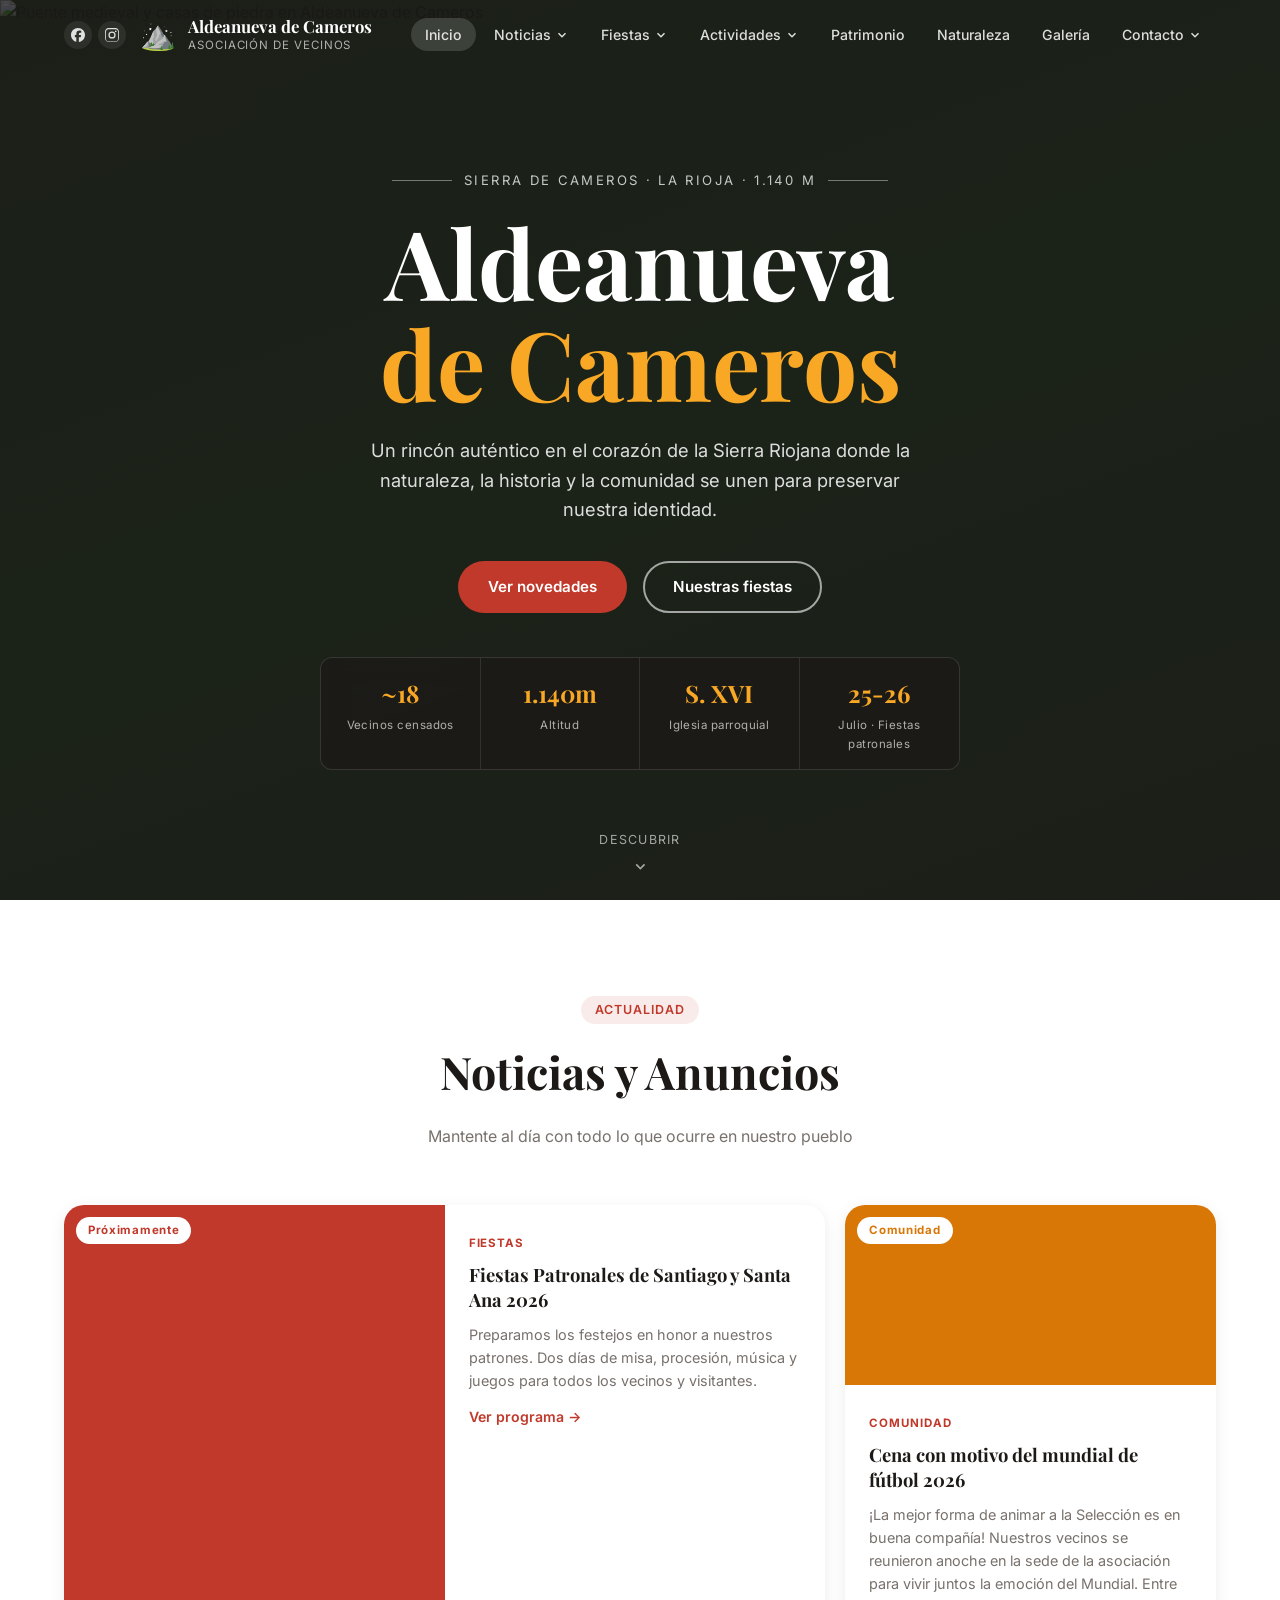
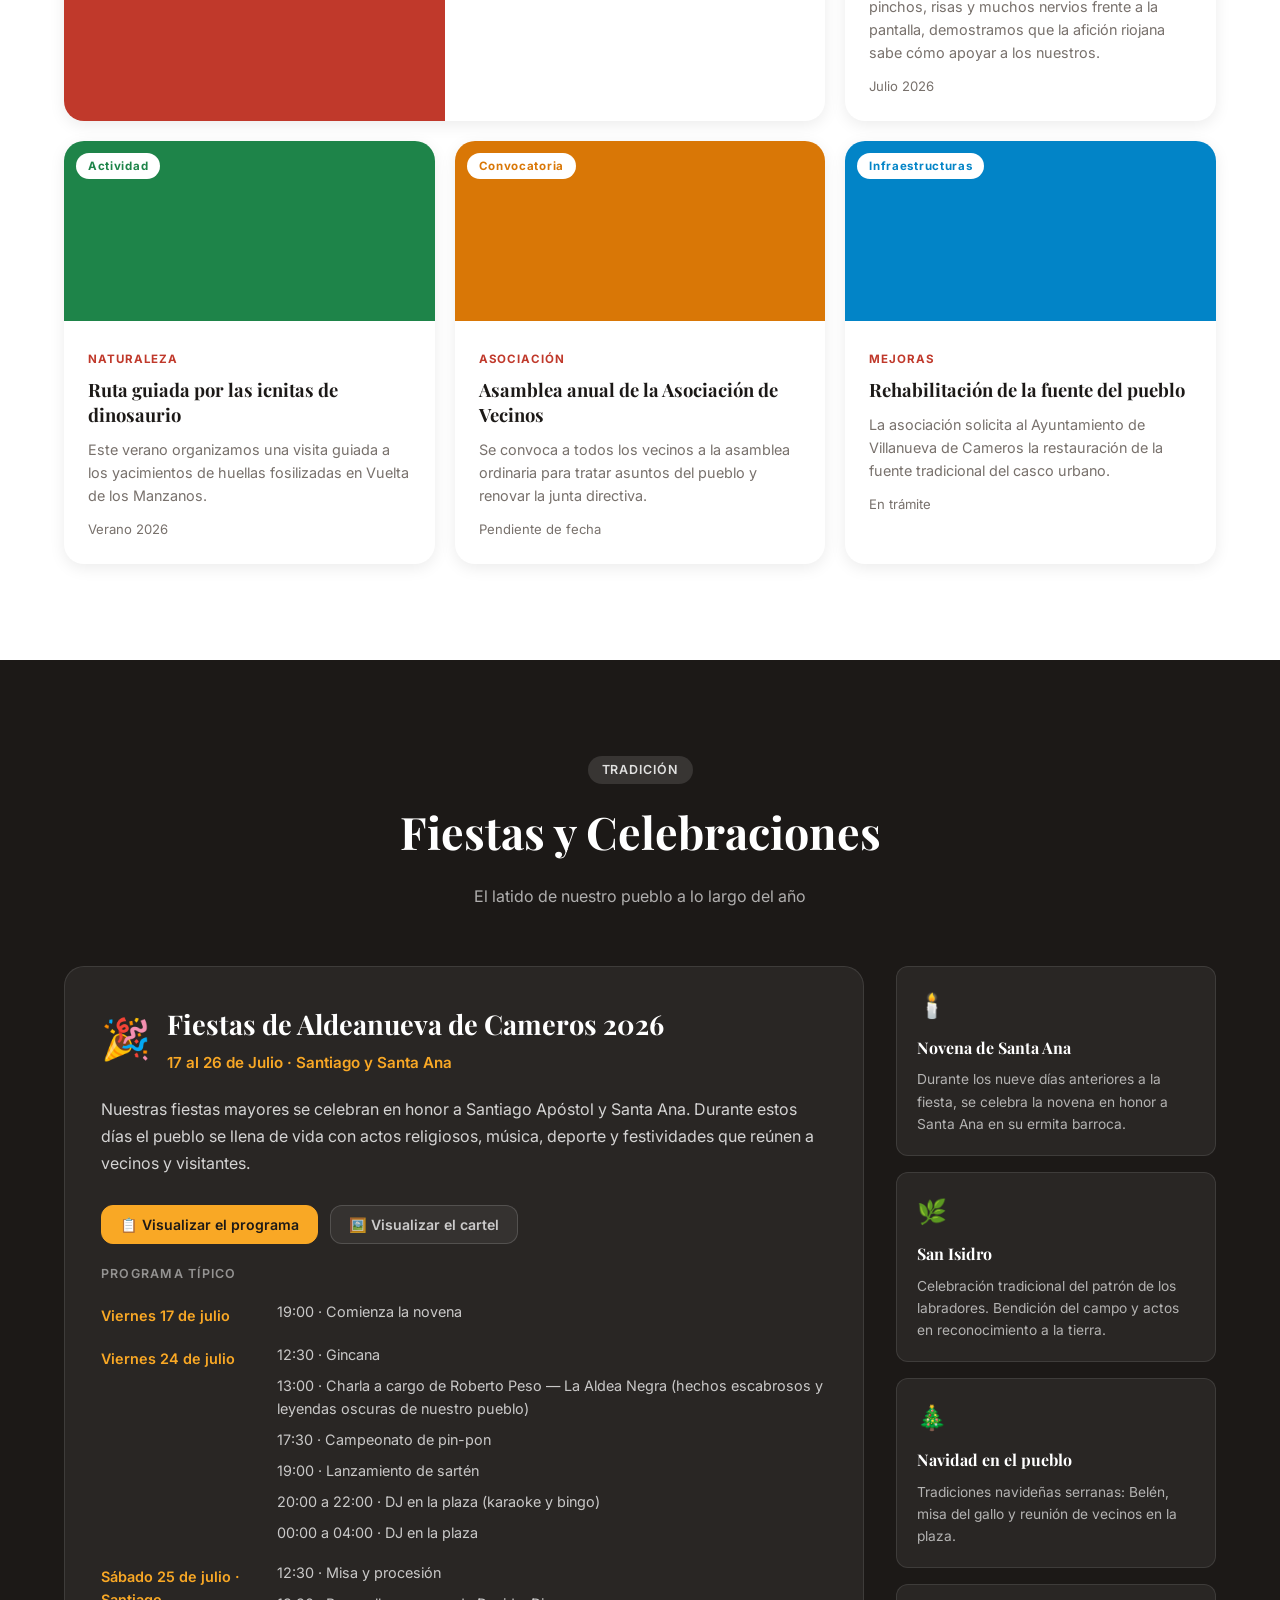
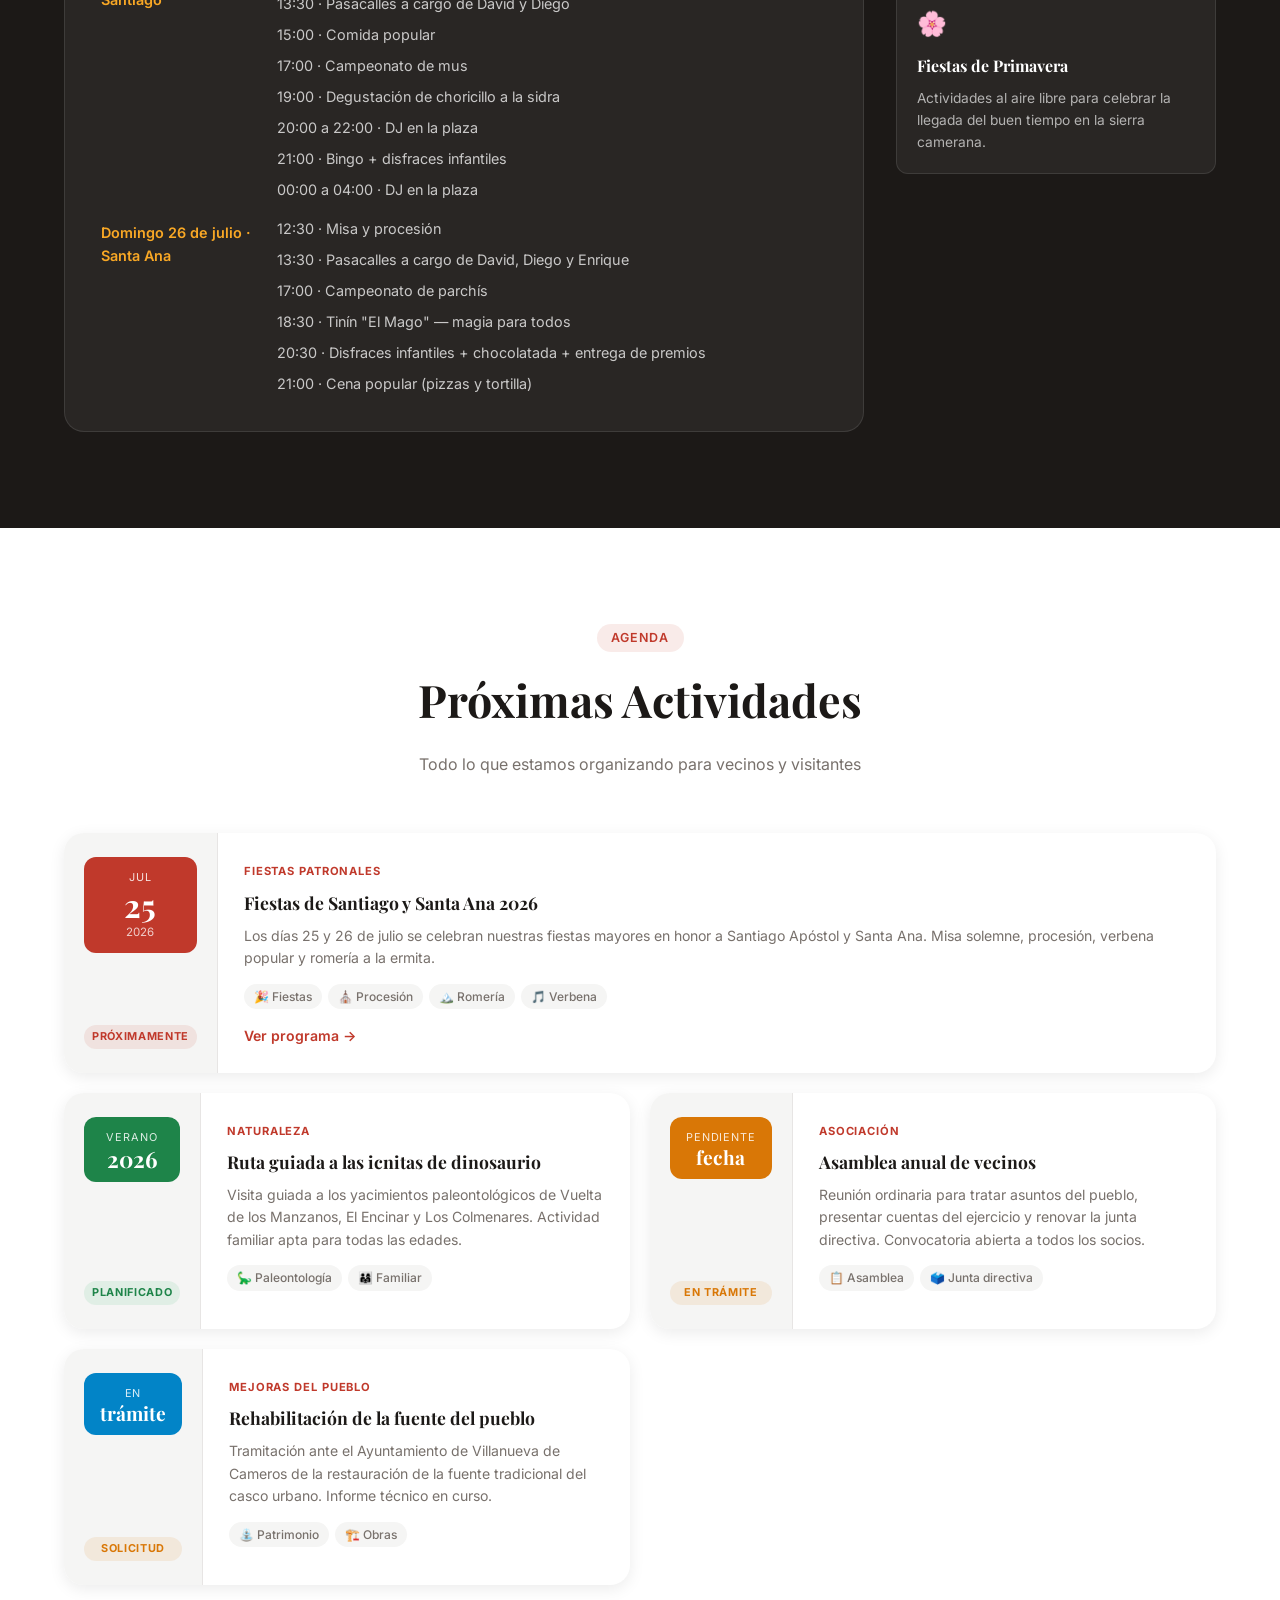
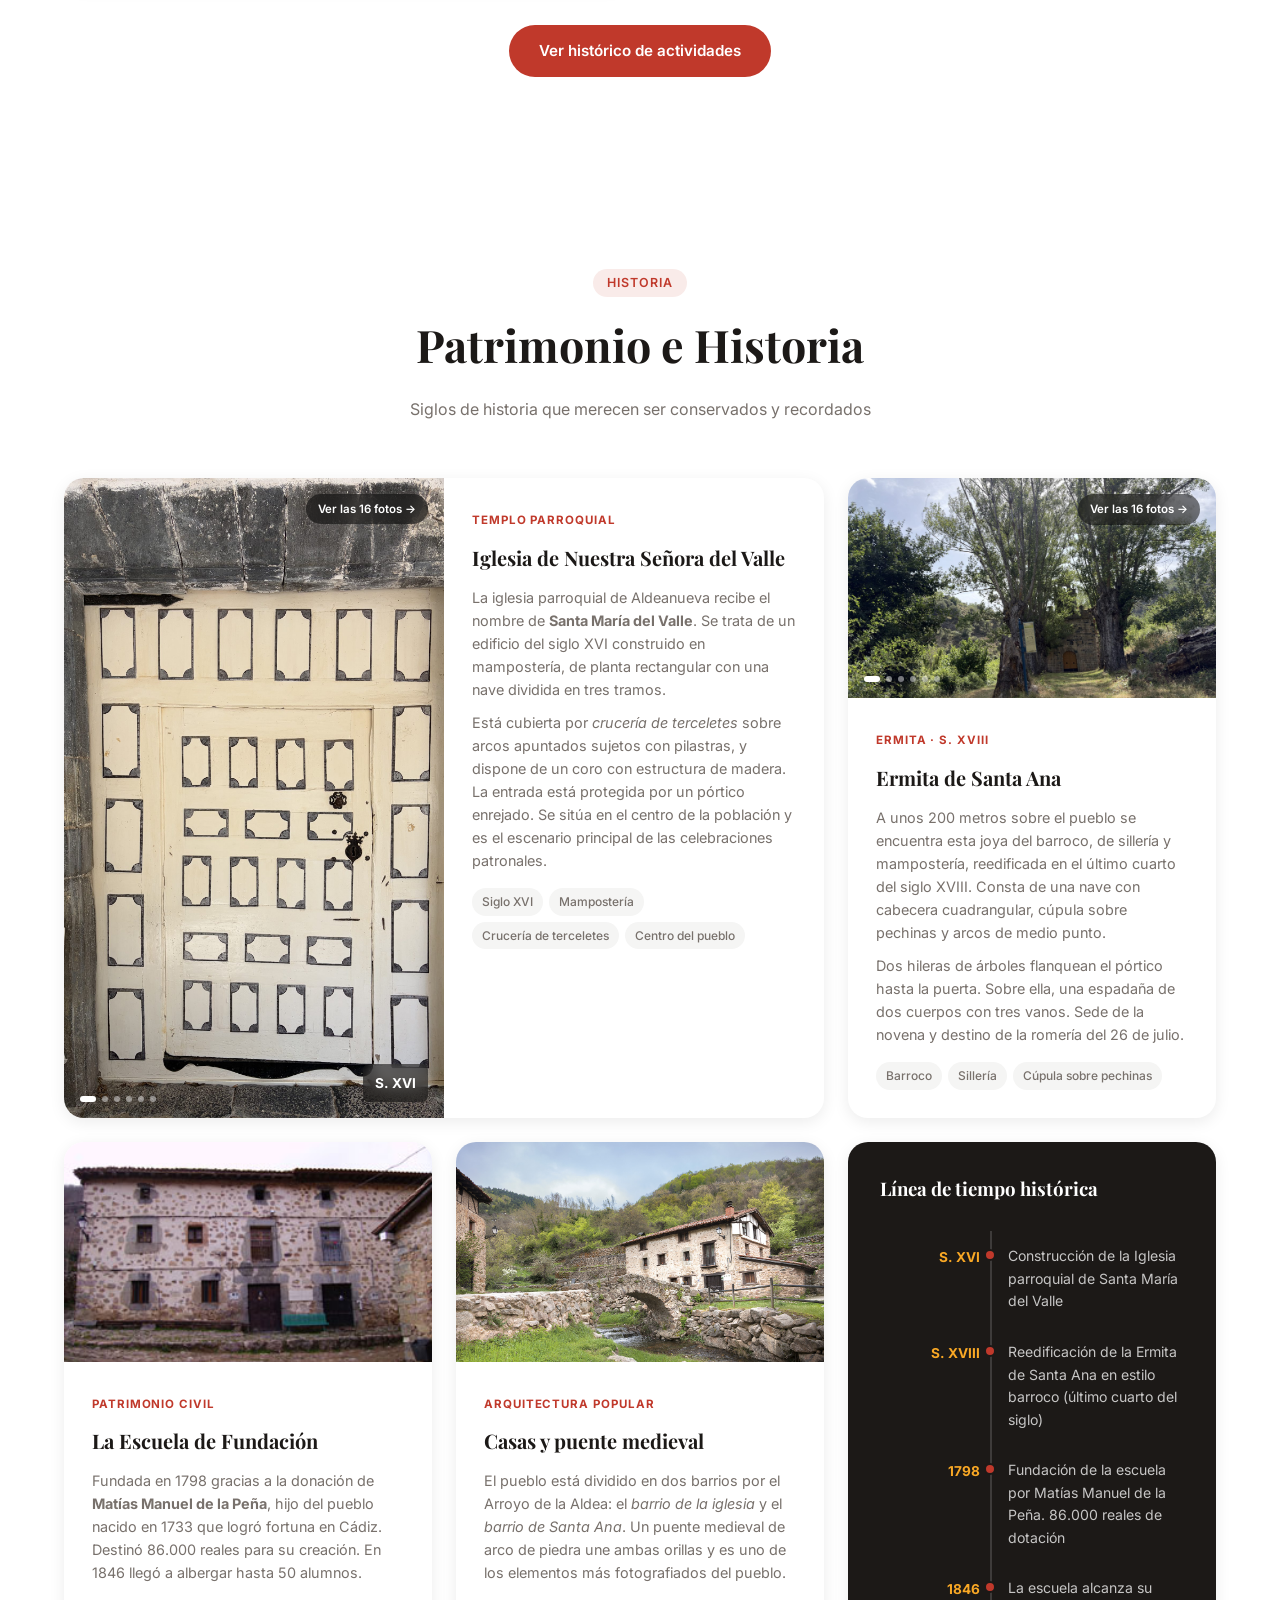
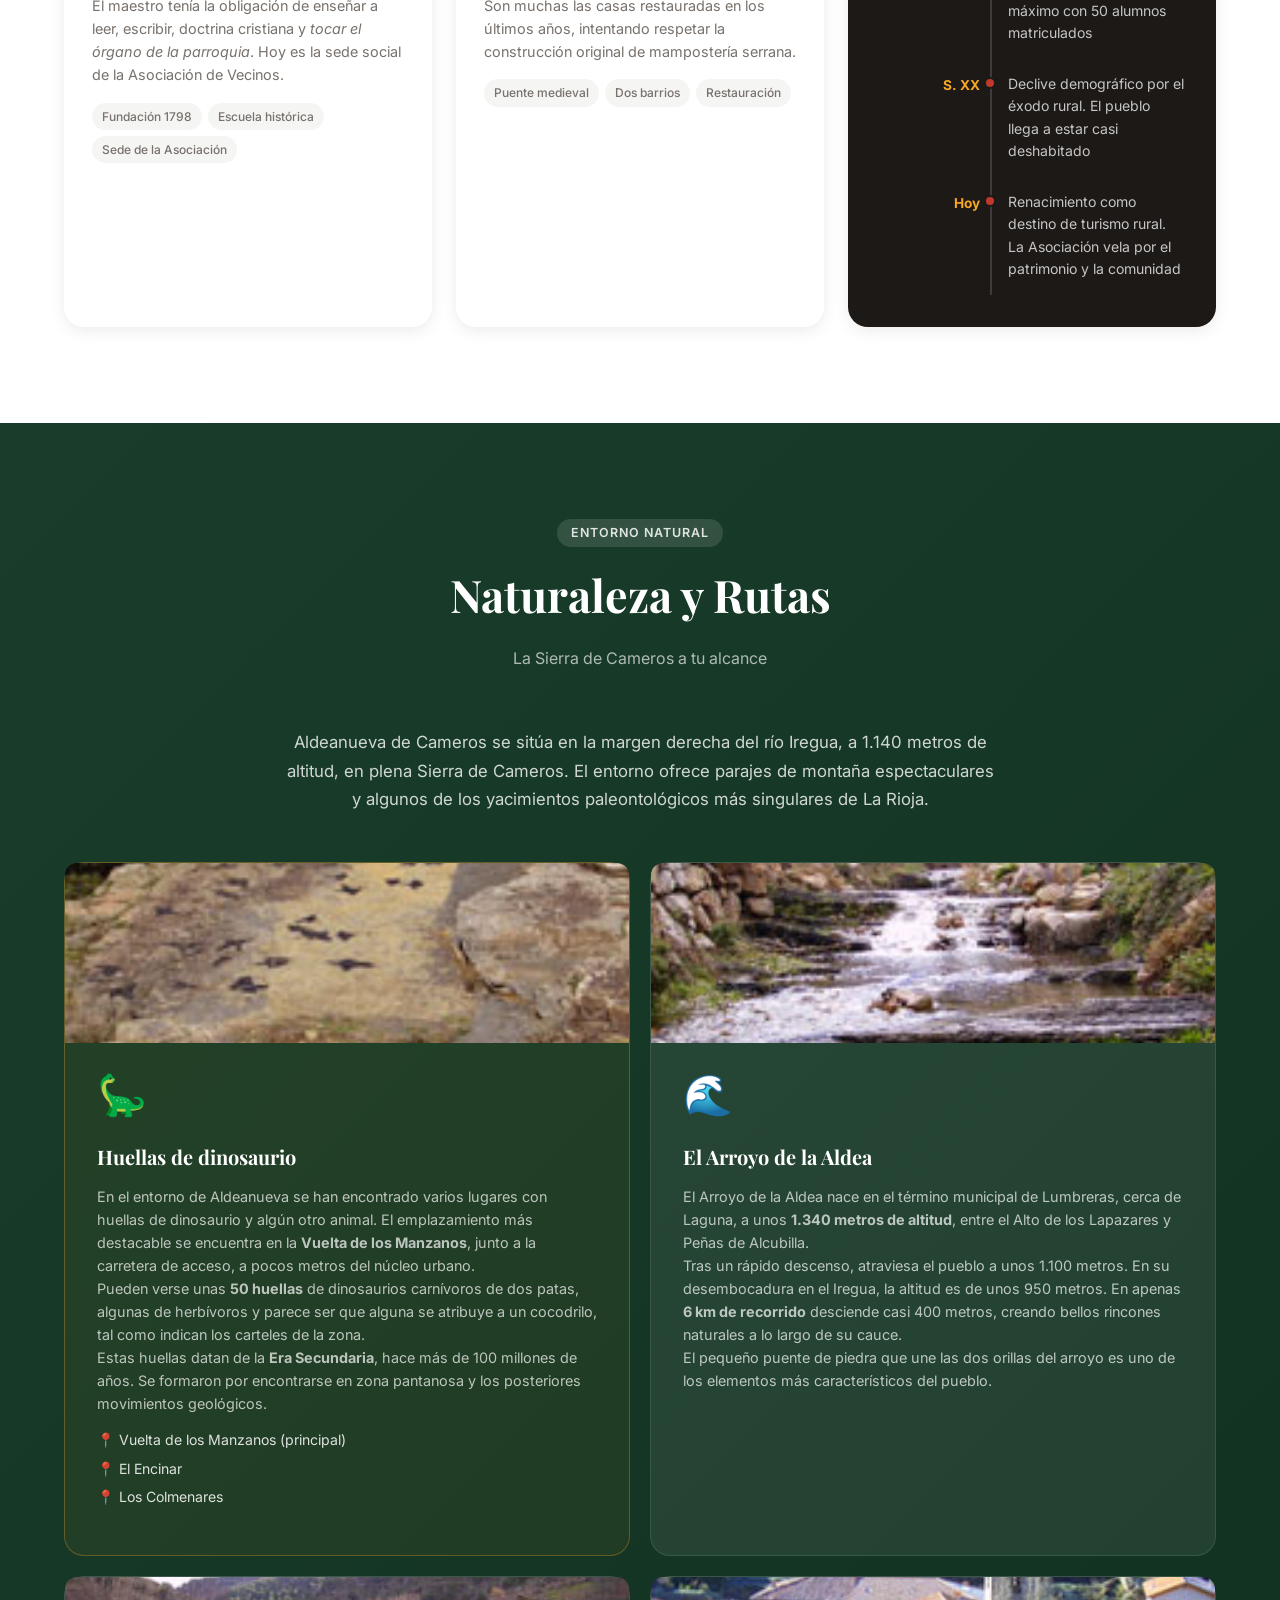
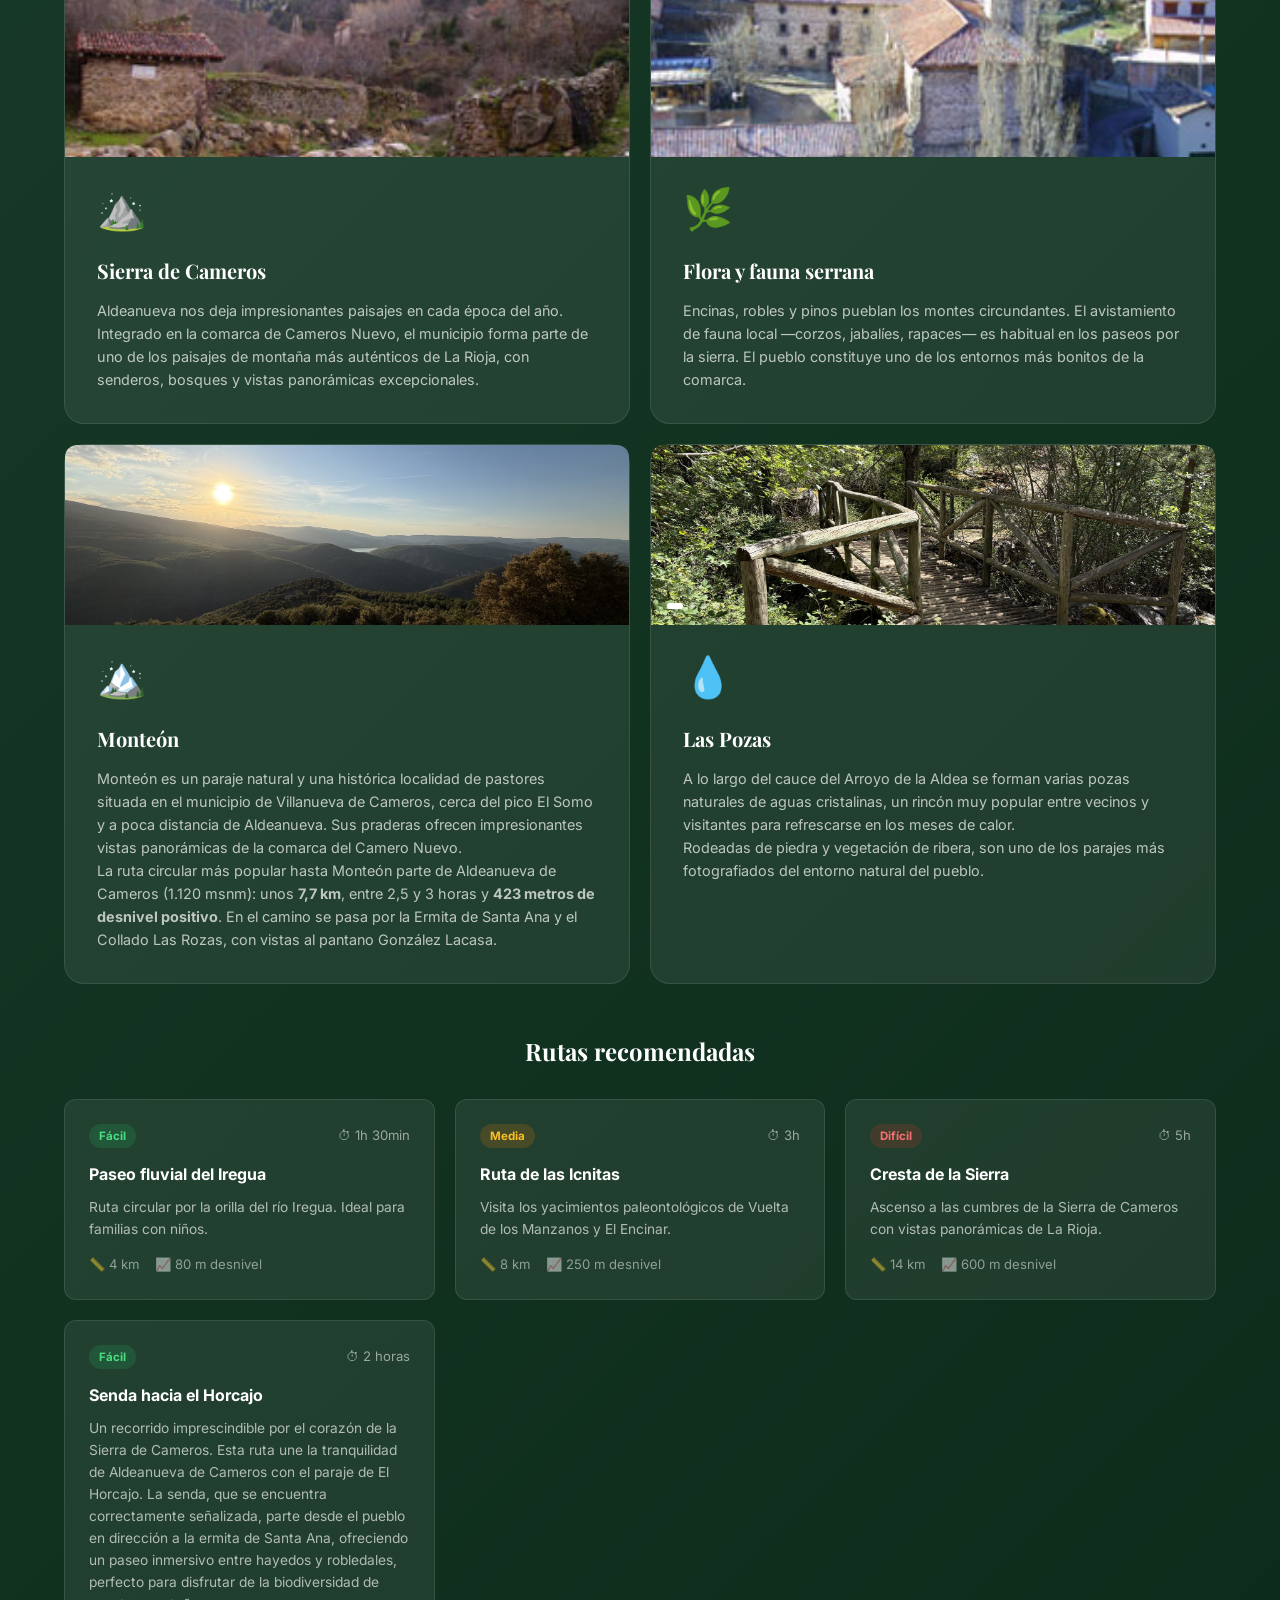
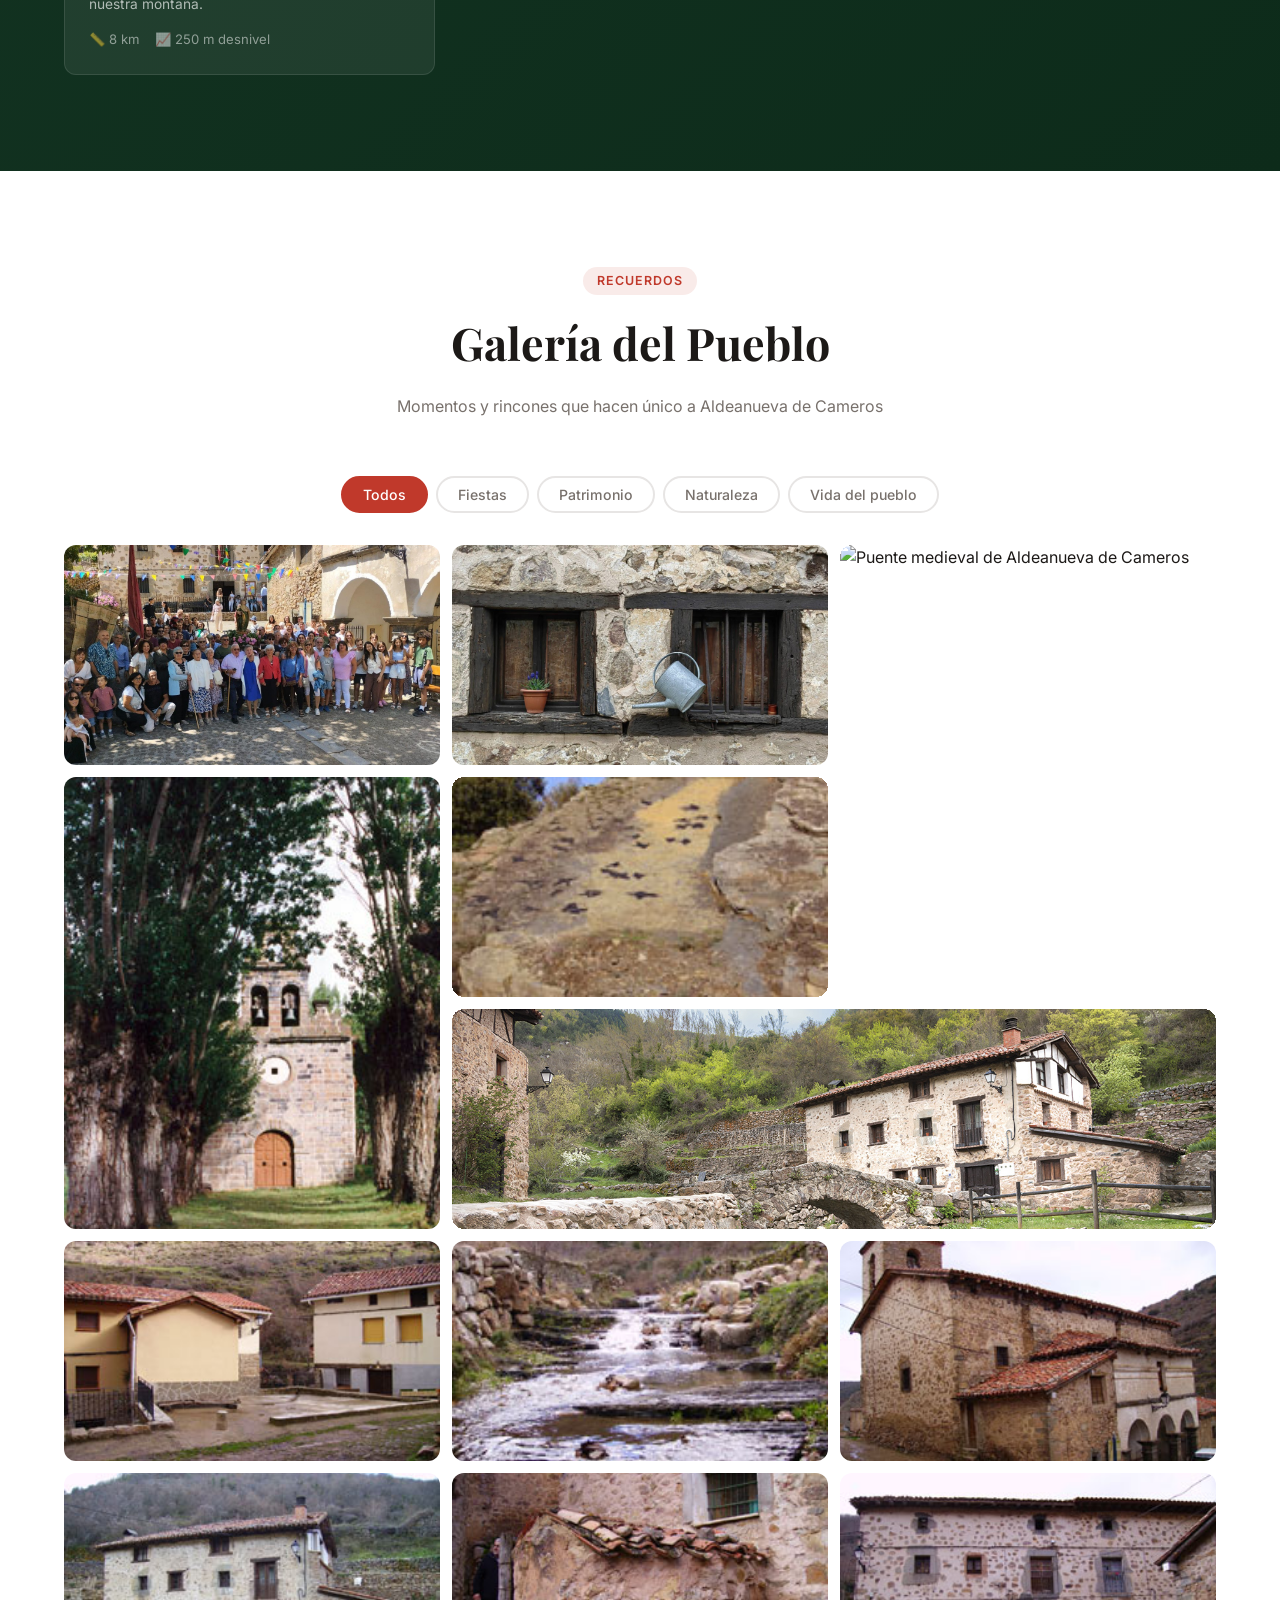
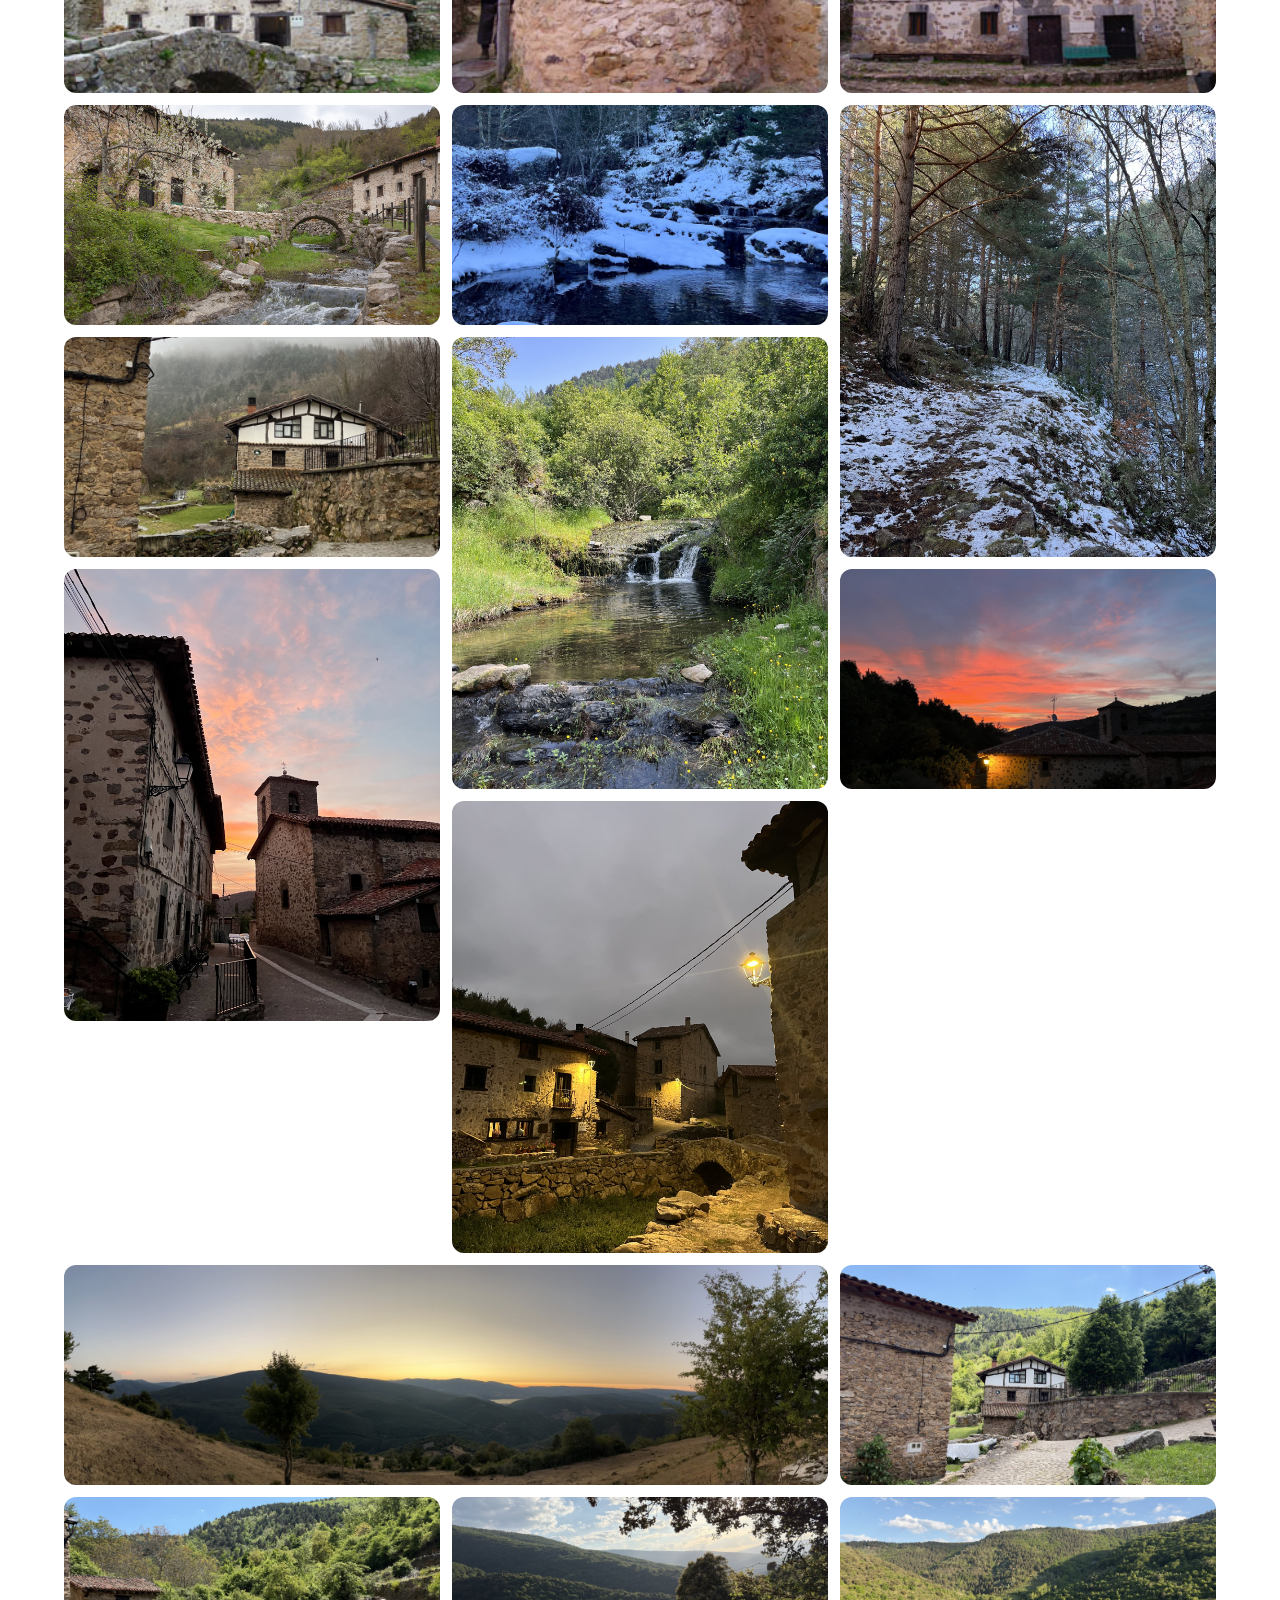
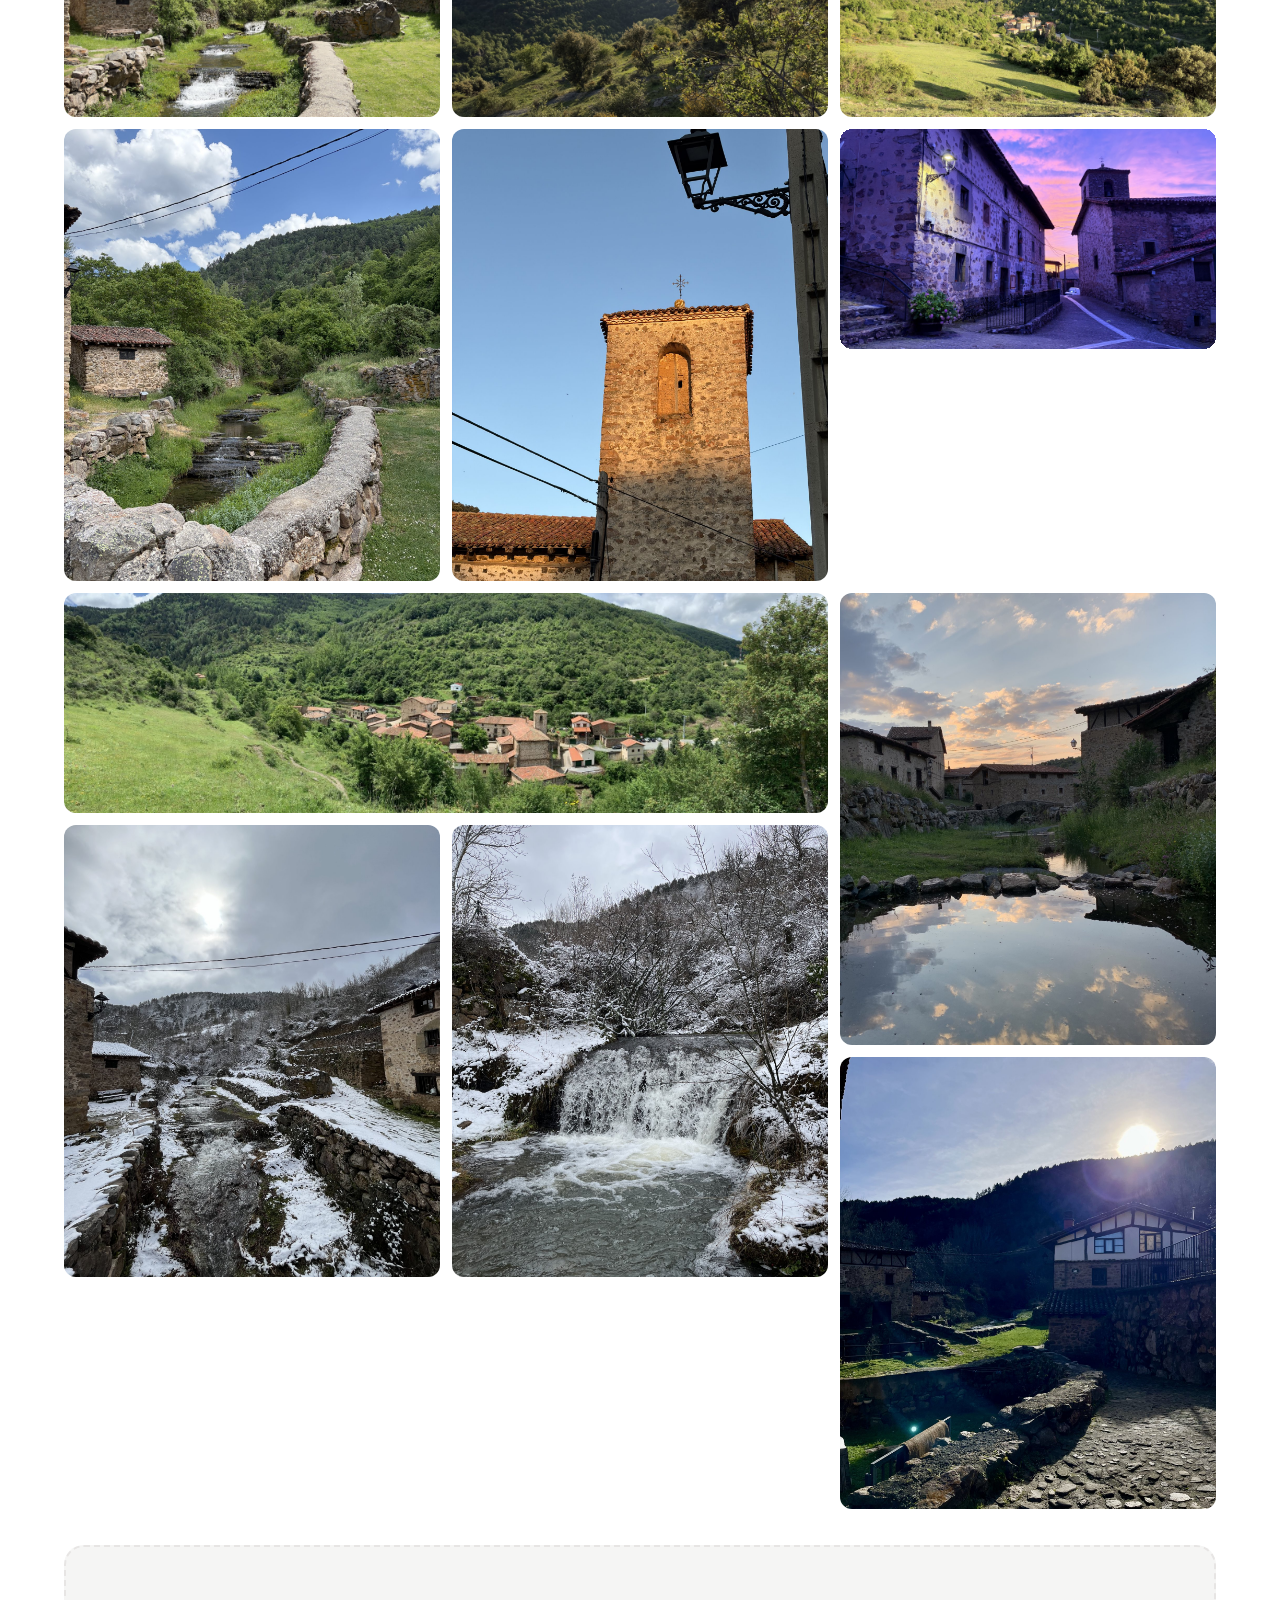
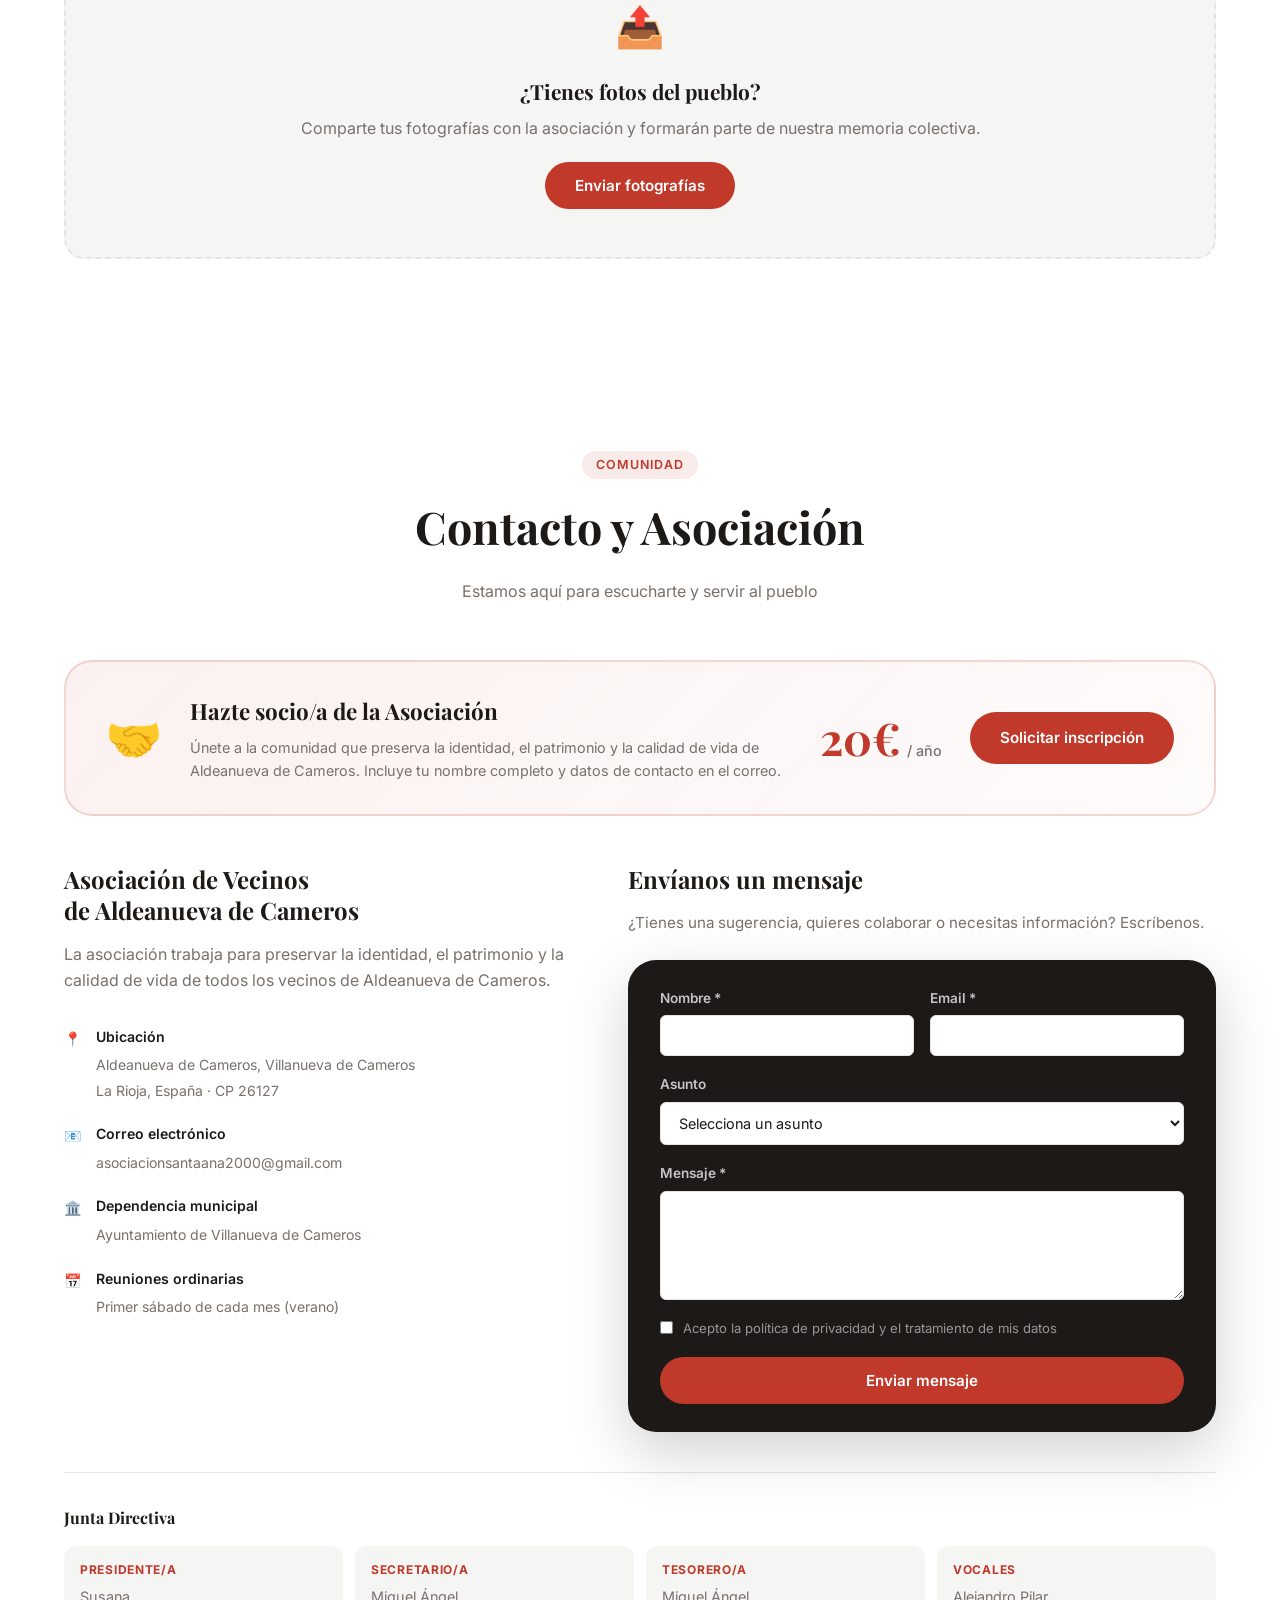
==== index.html @ dae388b6 "feat: changes in ermita.html and index.html" ====
<!DOCTYPE html>
<html lang="es">
<head>
  <meta charset="UTF-8" />
  <meta name="viewport" content="width=device-width, initial-scale=1.0" />
  <title>Asociación de Vecinos de Aldeanueva de Cameros</title>
  <link rel="preconnect" href="https://fonts.googleapis.com" />
  <link rel="preconnect" href="https://fonts.gstatic.com" crossorigin />
  <link href="https://fonts.googleapis.com/css2?family=Playfair+Display:wght@400;600;700&family=Inter:wght@300;400;500;600&display=swap" rel="stylesheet" />
  <link rel="stylesheet" href="assets/css/style.css" />
</head>
<body>

  <!-- NAV -->
  <nav class="navbar" id="navbar">
    <div class="nav-container">
      <div class="nav-left">
        <div class="nav-socials">
          <a href="https://www.facebook.com/people/Asociaci%C3%B3n-Santa-Ana-Aldeanueva-de-Cameros/61591468877687/?locale=es_ES" target="_blank" rel="noopener noreferrer" class="nav-social-link" aria-label="Facebook">
            <svg viewBox="0 0 24 24" width="16" height="16" fill="currentColor"><path d="M9.101 23.691v-7.98H6.627v-3.667h2.474v-1.58c0-4.085 1.848-5.978 5.858-5.978.401 0 .955.042 1.468.103a8.68 8.68 0 0 1 1.141.195v3.325a8.623 8.623 0 0 0-.653-.036 26.805 26.805 0 0 0-.733-.009c-.707 0-1.259.096-1.675.309a1.686 1.686 0 0 0-.679.622c-.258.42-.374.995-.374 1.752v1.297h3.919l-.386 1.913-.287 1.754h-3.246v8.245C19.396 23.238 24 18.179 24 12.044c0-6.627-5.373-12-12-12s-12 5.373-12 12c0 5.628 3.874 10.35 9.101 11.647Z"/></svg>
          </a>
          <a href="https://www.instagram.com/santaanaaldeanuevadecameros?igsh=MTF4cDQ1eTBtcDdrNA==" target="_blank" rel="noopener noreferrer" class="nav-social-link" aria-label="Instagram">
            <svg viewBox="0 0 24 24" width="16" height="16" fill="currentColor"><path d="M12.017 0C8.396 0 7.989.013 6.756.072 5.526.13 4.71.333 4.014.63a5.9 5.9 0 0 0-2.121 1.379A5.9 5.9 0 0 0 .513 4.13c-.297.696-.5 1.512-.559 2.741C.013 8.106 0 8.512 0 12.017c0 3.505.013 3.911.072 5.145.058 1.229.261 2.045.559 2.741a5.9 5.9 0 0 0 1.379 2.121 5.9 5.9 0 0 0 2.121 1.379c.696.297 1.512.5 2.741.559 1.233.058 1.64.072 5.145.072s3.911-.013 5.145-.072c1.229-.058 2.045-.261 2.741-.559a5.9 5.9 0 0 0 2.121-1.379 5.9 5.9 0 0 0 1.379-2.121c.297-.696.5-1.512.559-2.741.058-1.233.072-1.64.072-5.145s-.013-3.911-.072-5.145c-.058-1.229-.261-2.045-.559-2.741a5.9 5.9 0 0 0-1.379-2.121A5.9 5.9 0 0 0 19.887.63c-.696-.297-1.512-.5-2.741-.559C15.912.013 15.506 0 12.001 0h.016zm0 2.16c3.445 0 3.85.013 5.211.075 1.257.057 1.94.267 2.394.443.601.234 1.031.513 1.482.964.451.451.73.881.964 1.482.176.454.386 1.137.443 2.394.062 1.361.075 1.766.075 5.211s-.013 3.85-.075 5.211c-.057 1.257-.267 1.94-.443 2.394a3.99 3.99 0 0 1-.964 1.482 3.99 3.99 0 0 1-1.482.964c-.454.176-1.137.386-2.394.443-1.36.062-1.766.075-5.211.075s-3.851-.013-5.211-.075c-1.257-.057-1.94-.267-2.394-.443a3.99 3.99 0 0 1-1.482-.964 3.99 3.99 0 0 1-.964-1.482c-.176-.454-.386-1.137-.443-2.394-.061-1.361-.074-1.766-.074-5.211s.013-3.85.074-5.211c.057-1.257.267-1.94.443-2.394.234-.601.513-1.031.964-1.482a3.99 3.99 0 0 1 1.482-.964c.454-.176 1.137-.386 2.394-.443 1.361-.062 1.766-.075 5.211-.075zM12.017 5.838a6.18 6.18 0 1 0 0 12.36 6.18 6.18 0 0 0 0-12.36zm0 10.196a4.017 4.017 0 1 1 0-8.034 4.017 4.017 0 0 1 0 8.034zM19.846 5.595a1.444 1.444 0 1 1-2.888 0 1.444 1.444 0 0 1 2.888 0z"/></svg>
          </a>
        </div>
        <div class="nav-brand">
          <span class="nav-escudo">⛰️</span>
          <div>
            <span class="nav-title">Aldeanueva de Cameros</span>
            <span class="nav-subtitle">Asociación de Vecinos</span>
          </div>
        </div>
      </div>
      <button class="nav-toggle" id="navToggle" aria-label="Menú">
        <span></span><span></span><span></span>
      </button>
      <ul class="nav-links" id="navLinks">
        <li><a href="#inicio">Inicio</a></li>
        <li class="nav-item-dropdown">
          <a href="#noticias">Noticias <svg class="nav-chevron" viewBox="0 0 24 24" fill="none" stroke="currentColor" stroke-width="2.5"><path d="M6 9l6 6 6-6"/></svg></a>
          <ul class="nav-dropdown">
            <li><a href="#noticias">Últimas noticias</a></li>
            <li><div class="nav-dropdown-divider"></div></li>
            <li><a href="historico-noticias.html" class="dropdown-highlight">📰 Histórico de noticias</a></li>
          </ul>
        </li>
        <li class="nav-item-dropdown">
          <a href="#fiestas">Fiestas <svg class="nav-chevron" viewBox="0 0 24 24" fill="none" stroke="currentColor" stroke-width="2.5"><path d="M6 9l6 6 6-6"/></svg></a>
          <ul class="nav-dropdown">
            <li><a href="#fiestas">Programa de fiestas</a></li>
            <li><div class="nav-dropdown-divider"></div></li>
            <li><a href="historico-fiestas.html" class="dropdown-highlight">📅 Histórico de fiestas</a></li>
          </ul>
        </li>
        <li class="nav-item-dropdown">
          <a href="#actividades">Actividades <svg class="nav-chevron" viewBox="0 0 24 24" fill="none" stroke="currentColor" stroke-width="2.5"><path d="M6 9l6 6 6-6"/></svg></a>
          <ul class="nav-dropdown">
            <li><a href="#actividades">Próximas actividades</a></li>
            <li><div class="nav-dropdown-divider"></div></li>
            <li><a href="historico-actividades.html" class="dropdown-highlight">📋 Histórico de actividades</a></li>
          </ul>
        </li>
        <li><a href="#patrimonio">Patrimonio</a></li>
        <li><a href="#naturaleza">Naturaleza</a></li>
        <li><a href="#galeria">Galería</a></li>
        <li class="nav-item-dropdown">
          <a href="#contacto">Contacto <svg class="nav-chevron" viewBox="0 0 24 24" fill="none" stroke="currentColor" stroke-width="2.5"><path d="M6 9l6 6 6-6"/></svg></a>
          <ul class="nav-dropdown">
            <li><a href="#contacto">Contacto</a></li>
            <li><div class="nav-dropdown-divider"></div></li>
            <li><a href="merchandising.html" class="dropdown-highlight">🛍️ Tienda</a></li>
            <li><a href="documentos.html" class="dropdown-highlight">📄 Documentos</a></li>
          </ul>
        </li>
      </ul>
    </div>
  </nav>

  <!-- HERO -->
  <section class="hero" id="inicio">
    <div class="hero-bg">
      <img src="assets/img/hero.jpg" alt="Puente medieval y casas de piedra en Aldeanueva de Cameros" class="hero-real-img" />
    </div>
    <div class="hero-overlay"></div>
    <div class="hero-content">
      <p class="hero-eyebrow">Sierra de Cameros · La Rioja · 1.140 m</p>
      <h1 class="hero-title">Aldeanueva<br><span>de Cameros</span></h1>
      <p class="hero-desc">Un rincón auténtico en el corazón de la Sierra Riojana donde la naturaleza, la historia y la comunidad se unen para preservar nuestra identidad.</p>
      <div class="hero-actions">
        <a href="#noticias" class="btn btn-primary">Ver novedades</a>
        <a href="#fiestas" class="btn btn-outline">Nuestras fiestas</a>
      </div>
    </div>
    <div class="hero-stats">
      <div class="stat">
        <span class="stat-num">~18</span>
        <span class="stat-label">Vecinos censados</span>
      </div>
      <div class="stat">
        <span class="stat-num">1.140m</span>
        <span class="stat-label">Altitud</span>
      </div>
      <div class="stat">
        <span class="stat-num">S. XVI</span>
        <span class="stat-label">Iglesia parroquial</span>
      </div>
      <div class="stat">
        <span class="stat-num">25-26</span>
        <span class="stat-label">Julio · Fiestas patronales</span>
      </div>
    </div>
    <div class="hero-scroll" onclick="document.getElementById('noticias').scrollIntoView({behavior:'smooth'})">
      <span>Descubrir</span>
      <svg viewBox="0 0 24 24" fill="none" stroke="currentColor" stroke-width="2"><path d="M7 10l5 5 5-5"/></svg>
    </div>
  </section>

  <!-- NOTICIAS -->
  <section class="section" id="noticias">
    <div class="container">
      <div class="section-header">
        <span class="section-tag">Actualidad</span>
        <h2>Noticias y Anuncios</h2>
        <p>Mantente al día con todo lo que ocurre en nuestro pueblo</p>
      </div>
      <div class="news-grid" id="newsGrid">
      </div>
    </div>
  </section>

  <!-- FIESTAS -->
  <section class="section section--dark" id="fiestas">
    <div class="container">
      <div class="section-header section-header--light">
        <span class="section-tag section-tag--light">Tradición</span>
        <h2>Fiestas y Celebraciones</h2>
        <p>El latido de nuestro pueblo a lo largo del año</p>
      </div>

      <div class="fiestas-featured">
        <div class="fiesta-main">
          <div class="fiesta-main-header">
            <span class="fiesta-icon">🎉</span>
            <div>
              <h3 id="fiestaTitulo">Fiestas Patronales</h3>
              <span class="fiesta-date" id="fiestaFechas">25 y 26 de Julio</span>
            </div>
          </div>
          <p class="fiesta-desc" id="fiestaDesc">Nuestras fiestas mayores se celebran en honor a Santiago Apóstol y Santa Ana. Durante dos días el pueblo se llena de vida con actos religiosos, música y festividades que reúnen a vecinos y visitantes.</p>
          <div class="fiesta-tabs">
            <button type="button" class="fiesta-tab-btn active" data-tab="programa">📋 Visualizar el programa</button>
            <button type="button" class="fiesta-tab-btn" data-tab="cartel">🖼️ Visualizar el cartel</button>
          </div>
          <div class="fiesta-program" id="fiestaProgramaPanel">
            <h4>Programa típico</h4>
            <div class="program-timeline" id="fiestaPrograma">
            </div>
          </div>
          <div id="fiestaCartelBox" class="fiesta-panel-hidden" style="margin-top:20px;">
          </div>
        </div>
        <div class="fiesta-sidebar">
          <div class="fiesta-card">
            <span class="fiesta-card-icon">🕯️</span>
            <h4>Novena de Santa Ana</h4>
            <p>Durante los nueve días anteriores a la fiesta, se celebra la novena en honor a Santa Ana en su ermita barroca.</p>
          </div>
          <div class="fiesta-card">
            <span class="fiesta-card-icon">🌿</span>
            <h4>San Isidro</h4>
            <p>Celebración tradicional del patrón de los labradores. Bendición del campo y actos en reconocimiento a la tierra.</p>
          </div>
          <div class="fiesta-card">
            <span class="fiesta-card-icon">🎄</span>
            <h4>Navidad en el pueblo</h4>
            <p>Tradiciones navideñas serranas: Belén, misa del gallo y reunión de vecinos en la plaza.</p>
          </div>
          <div class="fiesta-card">
            <span class="fiesta-card-icon">🌸</span>
            <h4>Fiestas de Primavera</h4>
            <p>Actividades al aire libre para celebrar la llegada del buen tiempo en la sierra camerana.</p>
          </div>
        </div>
      </div>
    </div>
  </section>

  <!-- ACTIVIDADES -->
  <section class="section" id="actividades">
    <div class="container">
      <div class="section-header">
        <span class="section-tag">Agenda</span>
        <h2>Próximas Actividades</h2>
        <p>Todo lo que estamos organizando para vecinos y visitantes</p>
      </div>

      <div class="actividades-grid">

        <div class="actividad-card actividad-card--featured">
          <div class="actividad-card-aside">
            <div class="actividad-fecha-bloque">
              <span class="actividad-mes">Jul</span>
              <span class="actividad-dia">25</span>
              <span class="actividad-anio">2026</span>
            </div>
            <span class="actividad-estado actividad-estado--proximo">Próximamente</span>
          </div>
          <div class="actividad-card-body">
            <span class="actividad-cat">Fiestas patronales</span>
            <h3>Fiestas de Santiago y Santa Ana 2026</h3>
            <p>Los días 25 y 26 de julio se celebran nuestras fiestas mayores en honor a Santiago Apóstol y Santa Ana. Misa solemne, procesión, verbena popular y romería a la ermita.</p>
            <div class="actividad-tags">
              <span>🎉 Fiestas</span>
              <span>⛪ Procesión</span>
              <span>🏔️ Romería</span>
              <span>🎵 Verbena</span>
            </div>
            <a href="#fiestas" class="actividad-link">Ver programa →</a>
          </div>
        </div>

        <div class="actividad-card">
          <div class="actividad-card-aside">
            <div class="actividad-fecha-bloque actividad-fecha-bloque--green">
              <span class="actividad-mes">Verano</span>
              <span class="actividad-dia" style="font-size:1.4rem">2026</span>
            </div>
            <span class="actividad-estado actividad-estado--planificado">Planificado</span>
          </div>
          <div class="actividad-card-body">
            <span class="actividad-cat">Naturaleza</span>
            <h3>Ruta guiada a las icnitas de dinosaurio</h3>
            <p>Visita guiada a los yacimientos paleontológicos de Vuelta de los Manzanos, El Encinar y Los Colmenares. Actividad familiar apta para todas las edades.</p>
            <div class="actividad-tags">
              <span>🦕 Paleontología</span>
              <span>👨‍👩‍👧 Familiar</span>
            </div>
          </div>
        </div>

        <div class="actividad-card">
          <div class="actividad-card-aside">
            <div class="actividad-fecha-bloque actividad-fecha-bloque--amber">
              <span class="actividad-mes">Pendiente</span>
              <span class="actividad-dia" style="font-size:1.2rem">fecha</span>
            </div>
            <span class="actividad-estado actividad-estado--tramite">En trámite</span>
          </div>
          <div class="actividad-card-body">
            <span class="actividad-cat">Asociación</span>
            <h3>Asamblea anual de vecinos</h3>
            <p>Reunión ordinaria para tratar asuntos del pueblo, presentar cuentas del ejercicio y renovar la junta directiva. Convocatoria abierta a todos los socios.</p>
            <div class="actividad-tags">
              <span>📋 Asamblea</span>
              <span>🗳️ Junta directiva</span>
            </div>
          </div>
        </div>

        <div class="actividad-card">
          <div class="actividad-card-aside">
            <div class="actividad-fecha-bloque actividad-fecha-bloque--blue">
              <span class="actividad-mes">En</span>
              <span class="actividad-dia" style="font-size:1.2rem">trámite</span>
            </div>
            <span class="actividad-estado actividad-estado--tramite">Solicitud</span>
          </div>
          <div class="actividad-card-body">
            <span class="actividad-cat">Mejoras del pueblo</span>
            <h3>Rehabilitación de la fuente del pueblo</h3>
            <p>Tramitación ante el Ayuntamiento de Villanueva de Cameros de la restauración de la fuente tradicional del casco urbano. Informe técnico en curso.</p>
            <div class="actividad-tags">
              <span>⛲ Patrimonio</span>
              <span>🏗️ Obras</span>
            </div>
          </div>
        </div>

      </div>

      <div class="actividades-footer">
        <a href="historico-actividades.html" class="btn btn-primary">Ver histórico de actividades</a>
      </div>
    </div>
  </section>

  <!-- PATRIMONIO -->
  <section class="section" id="patrimonio">
    <div class="container">
      <div class="section-header">
        <span class="section-tag">Historia</span>
        <h2>Patrimonio e Historia</h2>
        <p>Siglos de historia que merecen ser conservados y recordados</p>
      </div>
      <div class="patrimonio-grid">

        <div class="patrimonio-card patrimonio-card--full">
          <div class="patrimonio-img patrimonio-carousel" data-href="iglesia.html">
            <div class="patrimonio-carousel-track">
              <img class="patrimonio-carousel-slide active" src="assets/img/patrimonio/iglesia/iglesia-01.jpg" alt="Iglesia de Nuestra Señora del Valle - foto 1" loading="lazy" />
              <img class="patrimonio-carousel-slide" src="assets/img/patrimonio/iglesia/iglesia-04.jpg" alt="Iglesia de Nuestra Señora del Valle - foto 2" loading="lazy" />
              <img class="patrimonio-carousel-slide" src="assets/img/patrimonio/iglesia/iglesia-07.jpg" alt="Iglesia de Nuestra Señora del Valle - foto 3" loading="lazy" />
              <img class="patrimonio-carousel-slide" src="assets/img/patrimonio/iglesia/iglesia-10.jpg" alt="Iglesia de Nuestra Señora del Valle - foto 4" loading="lazy" />
              <img class="patrimonio-carousel-slide" src="assets/img/patrimonio/iglesia/iglesia-13.jpg" alt="Iglesia de Nuestra Señora del Valle - foto 5" loading="lazy" />
              <img class="patrimonio-carousel-slide" src="assets/img/patrimonio/iglesia/iglesia-16.jpg" alt="Iglesia de Nuestra Señora del Valle - foto 6" loading="lazy" />
            </div>
            <button class="carousel-arrow carousel-prev" aria-label="Foto anterior">‹</button>
            <button class="carousel-arrow carousel-next" aria-label="Foto siguiente">›</button>
            <div class="carousel-dots"></div>
            <a href="iglesia.html" class="carousel-viewall">Ver las 16 fotos →</a>
            <div class="patrimonio-overlay">
              <span class="patrimonio-century">S. XVI</span>
            </div>
          </div>
          <div class="patrimonio-body">
            <span class="patrimonio-type">Templo parroquial</span>
            <h3>Iglesia de Nuestra Señora del Valle</h3>
            <p>La iglesia parroquial de Aldeanueva recibe el nombre de <strong>Santa María del Valle</strong>. Se trata de un edificio del siglo XVI construido en mampostería, de planta rectangular con una nave dividida en tres tramos.</p>
            <p>Está cubierta por <em>crucería de terceletes</em> sobre arcos apuntados sujetos con pilastras, y dispone de un coro con estructura de madera. La entrada está protegida por un pórtico enrejado. Se sitúa en el centro de la población y es el escenario principal de las celebraciones patronales.</p>
            <div class="patrimonio-tags">
              <span>Siglo XVI</span>
              <span>Mampostería</span>
              <span>Crucería de terceletes</span>
              <span>Centro del pueblo</span>
            </div>
          </div>
        </div>

        <div class="patrimonio-card">
          <div class="patrimonio-img patrimonio-carousel" data-href="ermita.html">
            <div class="patrimonio-carousel-track">
              <img class="patrimonio-carousel-slide active" src="assets/img/patrimonio/ermita/ermita-01.jpg" alt="Ermita de Santa Ana - foto 1" loading="lazy" />
              <img class="patrimonio-carousel-slide" src="assets/img/patrimonio/ermita/ermita-04.jpg" alt="Ermita de Santa Ana - foto 2" loading="lazy" />
              <img class="patrimonio-carousel-slide" src="assets/img/patrimonio/ermita/ermita-07.jpg" alt="Ermita de Santa Ana - foto 3" loading="lazy" />
              <img class="patrimonio-carousel-slide" src="assets/img/patrimonio/ermita/ermita-10.jpg" alt="Ermita de Santa Ana - foto 4" loading="lazy" />
              <img class="patrimonio-carousel-slide" src="assets/img/patrimonio/ermita/ermita-13.jpg" alt="Ermita de Santa Ana - foto 5" loading="lazy" />
              <img class="patrimonio-carousel-slide" src="assets/img/patrimonio/ermita/ermita-16.jpg" alt="Ermita de Santa Ana - foto 6" loading="lazy" />
            </div>
            <button class="carousel-arrow carousel-prev" aria-label="Foto anterior">‹</button>
            <button class="carousel-arrow carousel-next" aria-label="Foto siguiente">›</button>
            <div class="carousel-dots"></div>
            <a href="ermita.html" class="carousel-viewall">Ver las 16 fotos →</a>
          </div>
          <div class="patrimonio-body">
            <span class="patrimonio-type">Ermita · S. XVIII</span>
            <h3>Ermita de Santa Ana</h3>
            <p>A unos 200 metros sobre el pueblo se encuentra esta joya del barroco, de sillería y mampostería, reedificada en el último cuarto del siglo XVIII. Consta de una nave con cabecera cuadrangular, cúpula sobre pechinas y arcos de medio punto.</p>
            <p>Dos hileras de árboles flanquean el pórtico hasta la puerta. Sobre ella, una espadaña de dos cuerpos con tres vanos. Sede de la novena y destino de la romería del 26 de julio.</p>
            <div class="patrimonio-tags">
              <span>Barroco</span>
              <span>Sillería</span>
              <span>Cúpula sobre pechinas</span>
            </div>
          </div>
        </div>

        <div class="patrimonio-card">
          <div class="patrimonio-img">
            <img src="assets/img/villa/escuela1.jpg" alt="Edificio de la antigua escuela - sede de la Asociación" loading="lazy" />
          </div>
          <div class="patrimonio-body">
            <span class="patrimonio-type">Patrimonio civil</span>
            <h3>La Escuela de Fundación</h3>
            <p>Fundada en 1798 gracias a la donación de <strong>Matías Manuel de la Peña</strong>, hijo del pueblo nacido en 1733 que logró fortuna en Cádiz. Destinó 86.000 reales para su creación. En 1846 llegó a albergar hasta 50 alumnos.</p>
            <p>El maestro tenía la obligación de enseñar a leer, escribir, doctrina cristiana y <em>tocar el órgano de la parroquia</em>. Hoy es la sede social de la Asociación de Vecinos.</p>
            <div class="patrimonio-tags">
              <span>Fundación 1798</span>
              <span>Escuela histórica</span>
              <span>Sede de la Asociación</span>
            </div>
          </div>
        </div>

        <div class="patrimonio-card">
          <div class="patrimonio-img">
            <img src="assets/img/puente2.jpg" alt="Casas de piedra y puente medieval de Aldeanueva" loading="lazy" />
          </div>
          <div class="patrimonio-body">
            <span class="patrimonio-type">Arquitectura popular</span>
            <h3>Casas y puente medieval</h3>
            <p>El pueblo está dividido en dos barrios por el Arroyo de la Aldea: el <em>barrio de la iglesia</em> y el <em>barrio de Santa Ana</em>. Un puente medieval de arco de piedra une ambas orillas y es uno de los elementos más fotografiados del pueblo.</p>
            <p>Son muchas las casas restauradas en los últimos años, intentando respetar la construcción original de mampostería serrana.</p>
            <div class="patrimonio-tags">
              <span>Puente medieval</span>
              <span>Dos barrios</span>
              <span>Restauración</span>
            </div>
          </div>
        </div>

        <div class="patrimonio-card patrimonio-card--timeline">
          <h3>Línea de tiempo histórica</h3>
          <div class="timeline">
            <div class="timeline-item">
              <span class="timeline-year">S. XVI</span>
              <div class="timeline-content">Construcción de la Iglesia parroquial de Santa María del Valle</div>
            </div>
            <div class="timeline-item">
              <span class="timeline-year">S. XVIII</span>
              <div class="timeline-content">Reedificación de la Ermita de Santa Ana en estilo barroco (último cuarto del siglo)</div>
            </div>
            <div class="timeline-item">
              <span class="timeline-year">1798</span>
              <div class="timeline-content">Fundación de la escuela por Matías Manuel de la Peña. 86.000 reales de dotación</div>
            </div>
            <div class="timeline-item">
              <span class="timeline-year">1846</span>
              <div class="timeline-content">La escuela alcanza su máximo con 50 alumnos matriculados</div>
            </div>
            <div class="timeline-item">
              <span class="timeline-year">S. XX</span>
              <div class="timeline-content">Declive demográfico por el éxodo rural. El pueblo llega a estar casi deshabitado</div>
            </div>
            <div class="timeline-item">
              <span class="timeline-year">Hoy</span>
              <div class="timeline-content">Renacimiento como destino de turismo rural. La Asociación vela por el patrimonio y la comunidad</div>
            </div>
          </div>
        </div>

      </div>
    </div>
  </section>

  <!-- NATURALEZA -->
  <section class="section section--green" id="naturaleza">
    <div class="container">
      <div class="section-header section-header--light">
        <span class="section-tag section-tag--light">Entorno natural</span>
        <h2>Naturaleza y Rutas</h2>
        <p>La Sierra de Cameros a tu alcance</p>
      </div>
      <div class="naturaleza-intro">
        <p>Aldeanueva de Cameros se sitúa en la margen derecha del río Iregua, a 1.140 metros de altitud, en plena Sierra de Cameros. El entorno ofrece parajes de montaña espectaculares y algunos de los yacimientos paleontológicos más singulares de La Rioja.</p>
      </div>
      <div class="naturaleza-grid">

        <div class="nat-card nat-card--dinos">
          <div class="nat-card-foto">
            <img src="assets/img/villa/huellas.jpg" alt="Huellas de dinosaurio en Vuelta de los Manzanos" loading="lazy" />
          </div>
          <div class="nat-card-content">
            <div class="nat-card-icon">🦕</div>
            <h3>Huellas de dinosaurio</h3>
            <p>En el entorno de Aldeanueva se han encontrado varios lugares con huellas de dinosaurio y algún otro animal. El emplazamiento más destacable se encuentra en la <strong>Vuelta de los Manzanos</strong>, junto a la carretera de acceso, a pocos metros del núcleo urbano.</p>
            <p>Pueden verse unas <strong>50 huellas</strong> de dinosaurios carnívoros de dos patas, algunas de herbívoros y parece ser que alguna se atribuye a un cocodrilo, tal como indican los carteles de la zona.</p>
            <p>Estas huellas datan de la <strong>Era Secundaria</strong>, hace más de 100 millones de años. Se formaron por encontrarse en zona pantanosa y los posteriores movimientos geológicos.</p>
            <div class="nat-yacimientos">
              <span class="yac">📍 Vuelta de los Manzanos (principal)</span>
              <span class="yac">📍 El Encinar</span>
              <span class="yac">📍 Los Colmenares</span>
            </div>
          </div>
        </div>

        <div class="nat-card nat-card--rio">
          <div class="nat-card-foto">
            <img src="assets/img/villa/rio4.jpg" alt="El Arroyo de la Aldea en Aldeanueva de Cameros" loading="lazy" />
          </div>
          <div class="nat-card-content">
            <div class="nat-card-icon">🌊</div>
            <h3>El Arroyo de la Aldea</h3>
            <p>El Arroyo de la Aldea nace en el término municipal de Lumbreras, cerca de Laguna, a unos <strong>1.340 metros de altitud</strong>, entre el Alto de los Lapazares y Peñas de Alcubilla.</p>
            <p>Tras un rápido descenso, atraviesa el pueblo a unos 1.100 metros. En su desembocadura en el Iregua, la altitud es de unos 950 metros. En apenas <strong>6 km de recorrido</strong> desciende casi 400 metros, creando bellos rincones naturales a lo largo de su cauce.</p>
            <p>El pequeño puente de piedra que une las dos orillas del arroyo es uno de los elementos más característicos del pueblo.</p>
          </div>
        </div>

        <div class="nat-card nat-card--sierra">
          <div class="nat-card-foto">
            <img src="assets/img/villa/paisaje1.jpg" alt="Paisaje de Aldeanueva de Cameros" loading="lazy" />
          </div>
          <div class="nat-card-content">
            <div class="nat-card-icon">⛰️</div>
            <h3>Sierra de Cameros</h3>
            <p>Aldeanueva nos deja impresionantes paisajes en cada época del año. Integrado en la comarca de Cameros Nuevo, el municipio forma parte de uno de los paisajes de montaña más auténticos de La Rioja, con senderos, bosques y vistas panorámicas excepcionales.</p>
          </div>
        </div>

        <div class="nat-card nat-card--flora">
          <div class="nat-card-foto">
            <img src="assets/img/villa/paisaje2.jpg" alt="Paisaje natural de Aldeanueva de Cameros" loading="lazy" />
          </div>
          <div class="nat-card-content">
            <div class="nat-card-icon">🌿</div>
            <h3>Flora y fauna serrana</h3>
            <p>Encinas, robles y pinos pueblan los montes circundantes. El avistamiento de fauna local —corzos, jabalíes, rapaces— es habitual en los paseos por la sierra. El pueblo constituye uno de los entornos más bonitos de la comarca.</p>
          </div>
        </div>

        <div class="nat-card nat-card--monteon">
          <div class="nat-card-foto">
            <img src="assets/img/villa/monteon.jpg" alt="Praderas de Monteón, cerca de Aldeanueva de Cameros" loading="lazy" />
          </div>
          <div class="nat-card-content">
            <div class="nat-card-icon">🏔️</div>
            <h3>Monteón</h3>
            <p>Monteón es un paraje natural y una histórica localidad de pastores situada en el municipio de Villanueva de Cameros, cerca del pico El Somo y a poca distancia de Aldeanueva. Sus praderas ofrecen impresionantes vistas panorámicas de la comarca del Camero Nuevo.</p>
            <p>La ruta circular más popular hasta Monteón parte de Aldeanueva de Cameros (1.120 msnm): unos <strong>7,7 km</strong>, entre 2,5 y 3 horas y <strong>423 metros de desnivel positivo</strong>. En el camino se pasa por la Ermita de Santa Ana y el Collado Las Rozas, con vistas al pantano González Lacasa.</p>
          </div>
        </div>

        <div class="nat-card nat-card--pozas">
          <div class="nat-card-foto patrimonio-carousel">
            <div class="patrimonio-carousel-track">
              <img class="patrimonio-carousel-slide active" src="assets/img/naturaleza/pozas/pozas-01.jpg" alt="Pozas del Arroyo de la Aldea - foto 1" loading="lazy" />
              <img class="patrimonio-carousel-slide" src="assets/img/naturaleza/pozas/pozas-02.jpg" alt="Pozas del Arroyo de la Aldea - foto 2" loading="lazy" />
              <img class="patrimonio-carousel-slide" src="assets/img/naturaleza/pozas/pozas-03.jpg" alt="Pozas del Arroyo de la Aldea - foto 3" loading="lazy" />
              <img class="patrimonio-carousel-slide" src="assets/img/naturaleza/pozas/pozas-04.jpg" alt="Pozas del Arroyo de la Aldea - foto 4" loading="lazy" />
            </div>
            <button class="carousel-arrow carousel-prev" aria-label="Foto anterior">‹</button>
            <button class="carousel-arrow carousel-next" aria-label="Foto siguiente">›</button>
            <div class="carousel-dots"></div>
          </div>
          <div class="nat-card-content">
            <div class="nat-card-icon">💧</div>
            <h3>Las Pozas</h3>
            <p>A lo largo del cauce del Arroyo de la Aldea se forman varias pozas naturales de aguas cristalinas, un rincón muy popular entre vecinos y visitantes para refrescarse en los meses de calor.</p>
            <p>Rodeadas de piedra y vegetación de ribera, son uno de los parajes más fotografiados del entorno natural del pueblo.</p>
          </div>
        </div>

      </div>

      <div class="rutas-section">
        <h3>Rutas recomendadas</h3>
        <div class="rutas-grid" id="rutasGrid">
        </div>
      </div>
    </div>
  </section>

  <!-- GALERÍA -->
  <section class="section" id="galeria">
    <div class="container">
      <div class="section-header">
        <span class="section-tag">Recuerdos</span>
        <h2>Galería del Pueblo</h2>
        <p>Momentos y rincones que hacen único a Aldeanueva de Cameros</p>
      </div>

      <div class="galeria-filters">
        <button class="filter-btn active" data-filter="all">Todos</button>
        <button class="filter-btn" data-filter="fiestas">Fiestas</button>
        <button class="filter-btn" data-filter="patrimonio">Patrimonio</button>
        <button class="filter-btn" data-filter="naturaleza">Naturaleza</button>
        <button class="filter-btn" data-filter="vida">Vida del pueblo</button>
      </div>

      <div class="galeria-grid" id="galeriaGrid">
      </div>

      <div class="galeria-upload">
        <div class="upload-box">
          <span class="upload-icon">📤</span>
          <h4>¿Tienes fotos del pueblo?</h4>
          <p>Comparte tus fotografías con la asociación y formarán parte de nuestra memoria colectiva.</p>
          <button class="btn btn-primary" onclick="alert('Pronto podrás subir fotos. Contáctanos mientras tanto.')">Enviar fotografías</button>
        </div>
      </div>
    </div>
  </section>

  <!-- DOCUMENTOS -->

  <!-- CONTACTO -->
  <section class="section" id="contacto">
    <div class="container">
      <div class="section-header">
        <span class="section-tag">Comunidad</span>
        <h2>Contacto y Asociación</h2>
        <p>Estamos aquí para escucharte y servir al pueblo</p>
      </div>


      <!-- Hazte socio/a — ancho completo -->
      <div class="cuota-full">
        <div class="cuota-full-inner">
          <div class="cuota-full-icon">🤝</div>
          <div class="cuota-full-text">
            <h3>Hazte socio/a de la Asociación</h3>
            <p>Únete a la comunidad que preserva la identidad, el patrimonio y la calidad de vida de Aldeanueva de Cameros. Incluye tu nombre completo y datos de contacto en el correo.</p>
          </div>
          <div class="cuota-full-precio">
            <span class="cuota-num">20€</span>
            <span class="cuota-label">/ año</span>
          </div>
          <a href="mailto:asociacion@aldeanuevadecameros.es?subject=Solicitud de inscripción como socio/a" class="btn btn-primary">Solicitar inscripción</a>
        </div>
      </div>

      <div class="contacto-grid">
        <div class="contacto-info">
          <h3>Asociación de Vecinos<br>de Aldeanueva de Cameros</h3>
          <p>La asociación trabaja para preservar la identidad, el patrimonio y la calidad de vida de todos los vecinos de Aldeanueva de Cameros.</p>

          <div class="contact-items">
            <div class="contact-item">
              <span class="contact-icon">📍</span>
              <div>
                <strong>Ubicación</strong>
                <span>Aldeanueva de Cameros, Villanueva de Cameros<br>La Rioja, España · CP 26127</span>
              </div>
            </div>
            <div class="contact-item">
              <span class="contact-icon">📧</span>
              <div>
                <strong>Correo electrónico</strong>
                <span id="contactEmail">asociacion@aldeanuevadecameros.es</span>
              </div>
            </div>
            <div class="contact-item">
              <span class="contact-icon">🏛️</span>
              <div>
                <strong>Dependencia municipal</strong>
                <span>Ayuntamiento de Villanueva de Cameros</span>
              </div>
            </div>
            <div class="contact-item">
              <span class="contact-icon">📅</span>
              <div>
                <strong>Reuniones ordinarias</strong>
                <span>Primer sábado de cada mes (verano)</span>
              </div>
            </div>
          </div>

        </div>

        <div class="contacto-form-col">
          <h3 class="contacto-form-title">Envíanos un mensaje</h3>
          <p class="contacto-form-subtitle">¿Tienes una sugerencia, quieres colaborar o necesitas información? Escríbenos.</p>
          <div class="contacto-form-wrap">
          <form class="contacto-form" onsubmit="handleForm(event)">
            <div class="form-row">
              <div class="form-group">
                <label for="nombre">Nombre *</label>
                <input type="text" id="nombre" required placeholder="Tu nombre" />
              </div>
              <div class="form-group">
                <label for="email">Email *</label>
                <input type="email" id="email" required placeholder="tu@email.com" />
              </div>
            </div>
            <div class="form-group">
              <label for="asunto">Asunto</label>
              <select id="asunto">
                <option value="">Selecciona un asunto</option>
                <option>Información general</option>
                <option>Fiestas y actividades</option>
                <option>Patrimonio e historia</option>
                <option>Sugerencias de mejora</option>
                <option>Colaboración</option>
                <option>Otras consultas</option>
              </select>
            </div>
            <div class="form-group">
              <label for="mensaje">Mensaje *</label>
              <textarea id="mensaje" required rows="5" placeholder="Escribe tu mensaje aquí..."></textarea>
            </div>
            <div class="form-group form-check">
              <input type="checkbox" id="privacy" required />
              <label for="privacy">Acepto la política de privacidad y el tratamiento de mis datos</label>
            </div>
            <button type="submit" class="btn btn-primary btn-full">Enviar mensaje</button>
          </form>
          <div id="formSuccess" class="form-success hidden">
            <span class="success-icon">✅</span>
            <h4>¡Mensaje enviado!</h4>
            <p>Gracias por contactarnos. Te responderemos lo antes posible.</p>
          </div>
          </div>
        </div>
      </div>

      <!-- Junta Directiva — ancho completo -->
      <div class="junta-section junta-section--full">
        <h4>Junta Directiva</h4>
        <div class="junta-grid" id="juntaGrid">
          <div class="junta-item">
            <span class="junta-role">Presidente/a</span>
            <span class="junta-name">Por designar</span>
          </div>
          <div class="junta-item">
            <span class="junta-role">Secretario/a</span>
            <span class="junta-name">Por designar</span>
          </div>
          <div class="junta-item">
            <span class="junta-role">Tesorero/a</span>
            <span class="junta-name">Por designar</span>
          </div>
          <div class="junta-item">
            <span class="junta-role">Vocales</span>
            <span class="junta-name">Por designar</span>
          </div>
        </div>
      </div>

      <!-- Redes sociales — ancho completo -->
      <div class="junta-section junta-section--full social-follow">
        <h4>¡Búscanos en nuestras redes sociales!</h4>
        <div class="social-follow-links">
          <a href="https://www.facebook.com/people/Asociaci%C3%B3n-Santa-Ana-Aldeanueva-de-Cameros/61591468877687/?locale=es_ES" target="_blank" rel="noopener noreferrer" class="social-follow-link social-follow-link--facebook">
            <svg viewBox="0 0 24 24" width="15" height="15" fill="currentColor"><path d="M9.101 23.691v-7.98H6.627v-3.667h2.474v-1.58c0-4.085 1.848-5.978 5.858-5.978.401 0 .955.042 1.468.103a8.68 8.68 0 0 1 1.141.195v3.325a8.623 8.623 0 0 0-.653-.036 26.805 26.805 0 0 0-.733-.009c-.707 0-1.259.096-1.675.309a1.686 1.686 0 0 0-.679.622c-.258.42-.374.995-.374 1.752v1.297h3.919l-.386 1.913-.287 1.754h-3.246v8.245C19.396 23.238 24 18.179 24 12.044c0-6.627-5.373-12-12-12s-12 5.373-12 12c0 5.628 3.874 10.35 9.101 11.647Z"/></svg>
            <span>Facebook</span>
          </a>
          <a href="https://www.instagram.com/santaanaaldeanuevadecameros?igsh=MTF4cDQ1eTBtcDdrNA==" target="_blank" rel="noopener noreferrer" class="social-follow-link social-follow-link--instagram">
            <svg viewBox="0 0 24 24" width="15" height="15" fill="currentColor"><path d="M12.017 0C8.396 0 7.989.013 6.756.072 5.526.13 4.71.333 4.014.63a5.9 5.9 0 0 0-2.121 1.379A5.9 5.9 0 0 0 .513 4.13c-.297.696-.5 1.512-.559 2.741C.013 8.106 0 8.512 0 12.017c0 3.505.013 3.911.072 5.145.058 1.229.261 2.045.559 2.741a5.9 5.9 0 0 0 1.379 2.121 5.9 5.9 0 0 0 2.121 1.379c.696.297 1.512.5 2.741.559 1.233.058 1.64.072 5.145.072s3.911-.013 5.145-.072c1.229-.058 2.045-.261 2.741-.559a5.9 5.9 0 0 0 2.121-1.379 5.9 5.9 0 0 0 1.379-2.121c.297-.696.5-1.512.559-2.741.058-1.233.072-1.64.072-5.145s-.013-3.911-.072-5.145c-.058-1.229-.261-2.045-.559-2.741a5.9 5.9 0 0 0-1.379-2.121A5.9 5.9 0 0 0 19.887.63c-.696-.297-1.512-.5-2.741-.559C15.912.013 15.506 0 12.001 0h.016zm0 2.16c3.445 0 3.85.013 5.211.075 1.257.057 1.94.267 2.394.443.601.234 1.031.513 1.482.964.451.451.73.881.964 1.482.176.454.386 1.137.443 2.394.062 1.361.075 1.766.075 5.211s-.013 3.85-.075 5.211c-.057 1.257-.267 1.94-.443 2.394a3.99 3.99 0 0 1-.964 1.482 3.99 3.99 0 0 1-1.482.964c-.454.176-1.137.386-2.394.443-1.36.062-1.766.075-5.211.075s-3.851-.013-5.211-.075c-1.257-.057-1.94-.267-2.394-.443a3.99 3.99 0 0 1-1.482-.964 3.99 3.99 0 0 1-.964-1.482c-.176-.454-.386-1.137-.443-2.394-.061-1.361-.074-1.766-.074-5.211s.013-3.85.074-5.211c.057-1.257.267-1.94.443-2.394.234-.601.513-1.031.964-1.482a3.99 3.99 0 0 1 1.482-.964c.454-.176 1.137-.386 2.394-.443 1.361-.062 1.766-.075 5.211-.075zM12.017 5.838a6.18 6.18 0 1 0 0 12.36 6.18 6.18 0 0 0 0-12.36zm0 10.196a4.017 4.017 0 1 1 0-8.034 4.017 4.017 0 0 1 0 8.034zM19.846 5.595a1.444 1.444 0 1 1-2.888 0 1.444 1.444 0 0 1 2.888 0z"/></svg>
            <span>Instagram</span>
          </a>
        </div>
      </div>

    </div>
  </section>

  <!-- LIGHTBOX -->
  <div class="lightbox" id="lightbox" role="dialog" aria-modal="true" aria-label="Imagen ampliada">
    <button class="lightbox-nav lightbox-prev" id="lightboxPrev" aria-label="Foto anterior">‹</button>
    <button class="lightbox-close" id="lightboxClose" aria-label="Cerrar">✕</button>
    <div class="lightbox-inner">
      <img class="lightbox-img" id="lightboxImg" src="" alt="" />
      <div class="lightbox-caption" id="lightboxCaption"></div>
    </div>
    <button class="lightbox-nav lightbox-next" id="lightboxNext" aria-label="Foto siguiente">›</button>
  </div>

  <!-- CRÉDITOS FOTOGRÁFICOS -->
  <div class="foto-creditos">
    <p>📷 Algunas fotografías proceden de <a href="https://commons.wikimedia.org/wiki/Category:Aldeanueva_de_Cameros" target="_blank" rel="noopener">Wikimedia Commons</a> bajo licencia libre · <a href="https://hojadelasierra.wordpress.com/aldeanueva/" target="_blank" rel="noopener">Hoja de la Sierra</a></p>
  </div>

  <!-- FOOTER (loaded from assets/partials/footer.html) -->
  <div id="site-footer-placeholder"></div>

  <script src="assets/js/main.js"></script>
  <!-- Dynamic content renders (each is a no-op if its container is absent) -->
  <script src="assets/js/galeria.js" defer></script>
  <script src="assets/js/noticias.js" defer></script>
  <script src="assets/js/rutas.js" defer></script>
  <script src="assets/js/fiestas.js?v=2" defer></script>
  <script src="assets/js/site-config.js" defer></script>
  <script src="assets/js/include-footer.js" defer></script>
</body>
</html>
---- assets/css/style.css ----
/* ============================================================
   ALDEANUEVA DE CAMEROS — Asociación de Vecinos
   ============================================================ */

*, *::before, *::after { box-sizing: border-box; margin: 0; padding: 0; }

:root {
  --red:        #c0392b;
  --red-dark:   #96281b;
  --red-light:  #e74c3c;
  --green:      #27ae60;
  --green-dark: #1e8449;
  --green-light:#2ecc71;
  --amber:      #d97706;
  --blue:       #0284c7;
  --stone:      #78716c;
  --stone-light:#f5f5f4;
  --cream:      #fefce8;
  --dark:       #1c1917;
  --dark-mid:   #292524;
  --text:       #1c1917;
  --text-muted: #78716c;
  --border:     #e7e5e4;
  --white:      #ffffff;

  --font-serif: 'Playfair Display', Georgia, serif;
  --font-sans:  'Inter', system-ui, sans-serif;

  --radius-sm: 6px;
  --radius:    12px;
  --radius-lg: 20px;
  --radius-xl: 28px;

  --shadow-sm:  0 1px 3px rgba(0,0,0,.08), 0 1px 2px rgba(0,0,0,.04);
  --shadow:     0 4px 16px rgba(0,0,0,.08);
  --shadow-lg:  0 10px 40px rgba(0,0,0,.12);
  --shadow-xl:  0 20px 60px rgba(0,0,0,.18);

  --transition: 0.25s cubic-bezier(0.4, 0, 0.2, 1);
}

html { scroll-behavior: smooth; }

body {
  font-family: var(--font-sans);
  color: var(--text);
  background: var(--white);
  line-height: 1.6;
  overflow-x: hidden;
}

img { max-width: 100%; display: block; }
a { text-decoration: none; color: inherit; }
button { cursor: pointer; font-family: inherit; }

/* ── Scrollbar ─────────────────────────────────────────────── */
::-webkit-scrollbar { width: 6px; }
::-webkit-scrollbar-track { background: var(--stone-light); }
::-webkit-scrollbar-thumb { background: var(--red); border-radius: 3px; }

/* ── Utilities ─────────────────────────────────────────────── */
.container { max-width: 1200px; margin: 0 auto; padding: 0 24px; }
.hidden { display: none !important; }

/* ── Buttons ───────────────────────────────────────────────── */
.btn {
  display: inline-flex; align-items: center; gap: 8px;
  padding: 12px 28px; border-radius: 100px;
  font-weight: 600; font-size: 0.95rem;
  transition: all var(--transition);
  border: 2px solid transparent;
}
.btn-primary { background: var(--red); color: var(--white); }
.btn-primary:hover { background: var(--red-dark); transform: translateY(-2px); box-shadow: 0 8px 24px rgba(192,57,43,.35); }
.btn-outline { background: transparent; color: var(--white); border-color: rgba(255,255,255,.6); }
.btn-outline:hover { background: rgba(255,255,255,.15); border-color: var(--white); }
.btn-full { width: 100%; justify-content: center; }

/* ============================================================
   NAVBAR
   ============================================================ */
.navbar {
  position: fixed; top: 0; left: 0; right: 0; z-index: 1000;
  transition: all var(--transition);
  padding: 12px 0;
}
.navbar.scrolled {
  background: rgba(28,25,23,.96);
  backdrop-filter: blur(12px);
  box-shadow: 0 2px 20px rgba(0,0,0,.25);
  padding: 8px 0;
}
.nav-container {
  max-width: 1200px; margin: 0 auto; padding: 0 24px;
  display: flex; align-items: center; justify-content: space-between; gap: 24px;
}
.nav-left { display: flex; align-items: center; gap: 14px; }
.nav-brand { display: flex; align-items: center; gap: 12px; }
.nav-escudo { font-size: 1.8rem; }
.nav-title { display: block; color: var(--white); font-family: var(--font-serif); font-weight: 700; font-size: 1.05rem; line-height: 1.2; }
.nav-subtitle { display: block; color: rgba(255,255,255,.65); font-size: 0.72rem; letter-spacing: .08em; text-transform: uppercase; }

.nav-links {
  list-style: none; display: flex; align-items: center; gap: 4px;
}
.nav-links a {
  color: rgba(255,255,255,.85); font-size: 0.88rem; font-weight: 500;
  padding: 8px 14px; border-radius: 100px;
  transition: all var(--transition);
}
.nav-links a:hover { color: var(--white); background: rgba(255,255,255,.12); }

.nav-toggle {
  display: none; flex-direction: column; gap: 5px;
  background: none; border: none; padding: 8px;
}
.nav-toggle span { width: 24px; height: 2px; background: var(--white); border-radius: 2px; transition: all var(--transition); }

.nav-socials { display: flex; align-items: center; gap: 6px; }
.nav-social-link {
  display: flex; align-items: center; justify-content: center;
  width: 28px; height: 28px; border-radius: 50%;
  background: rgba(255,255,255,.08); color: rgba(255,255,255,.85);
  transition: all var(--transition);
}
.nav-social-link svg { width: 14px; height: 14px; display: block; }
.nav-social-link:hover { background: rgba(255,255,255,.18); color: var(--white); }

/* ── Dropdown ──────────────────────────────────────────────── */
.nav-item-dropdown {
  position: relative;
}
.nav-item-dropdown > a {
  display: flex; align-items: center; gap: 4px;
}
.nav-chevron {
  width: 14px; height: 14px; flex-shrink: 0;
  transition: transform var(--transition);
}
.nav-item-dropdown:hover .nav-chevron,
.nav-item-dropdown.open .nav-chevron {
  transform: rotate(180deg);
}
.nav-dropdown {
  list-style: none;
  position: absolute; top: calc(100% + 8px); left: 50%;
  transform: translateX(-50%);
  background: rgba(28,25,23,.97);
  backdrop-filter: blur(14px);
  border: 1px solid rgba(255,255,255,.1);
  border-radius: var(--radius);
  padding: 6px;
  min-width: 180px;
  box-shadow: var(--shadow-lg);
  opacity: 0; pointer-events: none;
  transform: translateX(-50%) translateY(-6px);
  transition: opacity 0.2s ease, transform 0.2s ease;
  z-index: 200;
}
.nav-item-dropdown:hover .nav-dropdown,
.nav-item-dropdown.open .nav-dropdown {
  opacity: 1; pointer-events: all;
  transform: translateX(-50%) translateY(0);
}
.nav-dropdown li a {
  display: block; padding: 9px 14px;
  color: rgba(255,255,255,.8); font-size: 0.86rem; font-weight: 500;
  border-radius: var(--radius-sm);
  transition: all var(--transition);
  white-space: nowrap;
}
.nav-dropdown li a:hover {
  color: var(--white); background: rgba(255,255,255,.1);
}
.nav-dropdown li a.dropdown-highlight {
  color: #f9a825;
}
.nav-dropdown li a.dropdown-highlight:hover {
  background: rgba(249,168,37,.12);
}
.nav-dropdown-divider {
  height: 1px; background: rgba(255,255,255,.08);
  margin: 4px 8px;
}

/* ============================================================
   HERO
   ============================================================ */
.hero {
  position: relative; min-height: 100vh;
  display: flex; flex-direction: column; justify-content: center; align-items: center;
  overflow: hidden;
  padding: 140px 0 100px;
}
.hero-bg {
  position: absolute; inset: 0;
  background: #1a2e1a;
}
.hero-real-img {
  width: 100%; height: 100%; object-fit: cover;
  object-position: center 40%;
  filter: saturate(1.15) brightness(0.78);
}
.hero-overlay {
  position: absolute; inset: 0;
  background: linear-gradient(
    160deg,
    rgba(28,25,23,.72) 0%,
    rgba(28,25,23,.55) 50%,
    rgba(28,25,23,.75) 100%
  );
}
.hero-content {
  position: relative; z-index: 2;
  text-align: center; color: var(--white);
  width: 100%; max-width: 760px; padding: 0 24px;
}
.hero-eyebrow {
  font-size: 0.82rem; letter-spacing: .18em; text-transform: uppercase;
  color: rgba(255,255,255,.75); margin-bottom: 20px;
  display: flex; align-items: center; justify-content: center; gap: 12px;
}
.hero-eyebrow::before, .hero-eyebrow::after {
  content: ''; flex: 1; max-width: 60px;
  height: 1px; background: rgba(255,255,255,.4);
}
.hero-title {
  font-family: var(--font-serif); font-size: clamp(3rem, 8vw, 6rem);
  font-weight: 700; line-height: 1.05; margin-bottom: 24px;
}
.hero-title span { color: #f9a825; }
.hero-desc {
  font-size: clamp(1rem, 2vw, 1.15rem); color: rgba(255,255,255,.85);
  max-width: 560px; margin: 0 auto 36px;
}
.hero-actions { display: flex; gap: 16px; justify-content: center; flex-wrap: wrap; }

.hero-stats {
  position: relative; z-index: 2;
  margin-top: 44px;
  width: 100%; max-width: 640px;
  display: grid; grid-template-columns: repeat(4, 1fr); gap: 0;
  background: rgba(28,25,23,.7); backdrop-filter: blur(12px);
  border-radius: var(--radius); border: 1px solid rgba(255,255,255,.12);
  overflow: hidden;
}
.stat {
  display: flex; flex-direction: column; align-items: center;
  padding: 16px 12px; gap: 4px;
  border-right: 1px solid rgba(255,255,255,.1);
}
.stat:last-child { border-right: none; }
.stat-num { font-family: var(--font-serif); font-size: 1.5rem; font-weight: 700; color: #f9a825; }
.stat-label { font-size: 0.72rem; color: rgba(255,255,255,.65); text-align: center; letter-spacing: .04em; }

.hero-scroll {
  position: absolute; bottom: 24px; left: 50%; transform: translateX(-50%);
  z-index: 2; display: flex; flex-direction: column; align-items: center; gap: 6px;
  color: rgba(255,255,255,.6); font-size: 0.78rem; letter-spacing: .1em; text-transform: uppercase;
  cursor: pointer; transition: color var(--transition);
}
.hero-scroll:hover { color: var(--white); }
.hero-scroll svg { width: 20px; animation: bounce 2s infinite; }
@keyframes bounce { 0%,100%{transform:translateY(0)} 50%{transform:translateY(5px)} }

/* ============================================================
   SECTIONS
   ============================================================ */
.section { padding: 96px 0; }
.section--dark { background: var(--dark); color: var(--white); }
.section--green { background: linear-gradient(135deg, #1a3d2b 0%, #0d2b1a 100%); color: var(--white); }
.section--gray { background: var(--stone-light); }

.section-header { text-align: center; margin-bottom: 56px; }
.section-header h2 { font-family: var(--font-serif); font-size: clamp(2rem, 4vw, 2.8rem); font-weight: 700; margin: 12px 0 16px; }
.section-header p { color: var(--text-muted); max-width: 520px; margin: 0 auto; }
.section-header--light h2 { color: var(--white); }
.section-header--light p { color: rgba(255,255,255,.65); }

.section-tag {
  display: inline-flex; align-items: center;
  padding: 4px 14px; border-radius: 100px;
  background: rgba(192,57,43,.1); color: var(--red);
  font-size: 0.78rem; font-weight: 600; letter-spacing: .08em; text-transform: uppercase;
}
.section-tag--light { background: rgba(255,255,255,.12); color: rgba(255,255,255,.85); }

/* ============================================================
   NOTICIAS
   ============================================================ */
.news-grid {
  display: grid;
  grid-template-columns: repeat(3, 1fr);
  grid-template-rows: auto auto;
  gap: 20px;
}
.news-card { border-radius: var(--radius-lg); overflow: hidden; background: var(--white); box-shadow: var(--shadow); transition: transform var(--transition), box-shadow var(--transition); }
.news-card:hover { transform: translateY(-4px); box-shadow: var(--shadow-lg); }
.news-card--featured { grid-column: span 2; display: grid; grid-template-columns: 1fr 1fr; }

.news-card-img {
  min-height: 180px; position: relative;
  display: flex; align-items: flex-end; padding: 16px;
}
.news-card--featured .news-card-img { min-height: auto; }

.news-badge {
  position: absolute; top: 12px; left: 12px;
  padding: 4px 12px; border-radius: 100px;
  background: var(--white); color: var(--red);
  font-size: 0.72rem; font-weight: 700; letter-spacing: .06em;
}
.news-badge--green { color: var(--green-dark); }
.news-badge--amber { color: var(--amber); }
.news-badge--blue { color: var(--blue); }

.news-date-big {
  background: rgba(255,255,255,.15); backdrop-filter: blur(8px);
  border-radius: var(--radius); padding: 16px 20px; text-align: center;
  border: 1px solid rgba(255,255,255,.2); align-self: flex-end;
}
.news-date-big .day { display: block; font-family: var(--font-serif); font-size: 2.5rem; font-weight: 700; color: var(--white); line-height: 1; }
.news-date-big .month { display: block; font-size: 0.85rem; color: rgba(255,255,255,.8); text-transform: uppercase; letter-spacing: .1em; margin-top: 4px; }

.news-body { padding: 24px; }
.news-cat { font-size: 0.72rem; font-weight: 700; color: var(--red); text-transform: uppercase; letter-spacing: .08em; }
.news-body h3 { font-family: var(--font-serif); font-size: 1.15rem; margin: 8px 0 10px; line-height: 1.35; }
.news-body p { color: var(--text-muted); font-size: 0.9rem; }
.news-link { display: inline-block; margin-top: 14px; color: var(--red); font-weight: 600; font-size: 0.88rem; }
.news-link:hover { text-decoration: underline; }
.news-date-text { display: block; margin-top: 12px; color: var(--text-muted); font-size: 0.82rem; }

/* ============================================================
   FIESTAS
   ============================================================ */
.fiestas-featured {
  display: grid; grid-template-columns: 1fr 320px; gap: 32px; align-items: start;
}
.fiesta-main {
  background: rgba(255,255,255,.06); border: 1px solid rgba(255,255,255,.1);
  border-radius: var(--radius-lg); padding: 36px;
}
.fiesta-main-header { display: flex; align-items: center; gap: 16px; margin-bottom: 20px; }
.fiesta-icon { font-size: 2.5rem; }
.fiesta-main-header h3 { font-family: var(--font-serif); font-size: 1.7rem; color: var(--white); margin-bottom: 4px; }
.fiesta-date { color: #f9a825; font-weight: 600; font-size: 0.95rem; }
.fiesta-desc { color: rgba(255,255,255,.8); margin-bottom: 28px; line-height: 1.7; }
.fiesta-program h4 { color: rgba(255,255,255,.5); font-size: 0.78rem; text-transform: uppercase; letter-spacing: .1em; margin-bottom: 16px; font-weight: 600; }
.program-timeline { display: flex; flex-direction: column; gap: 16px; }
.program-item { display: grid; grid-template-columns: 160px 1fr; gap: 16px; align-items: start; }
.program-time { color: #f9a825; font-weight: 600; font-size: 0.9rem; padding-top: 4px; }
.program-events { display: flex; flex-direction: column; gap: 8px; }
.program-events span { color: rgba(255,255,255,.75); font-size: 0.9rem; }

.fiesta-tabs { display: flex; gap: 12px; margin-bottom: 20px; flex-wrap: wrap; }
.fiesta-tab-btn {
  background: rgba(255,255,255,.06); border: 1px solid rgba(255,255,255,.15);
  color: rgba(255,255,255,.75); border-radius: var(--radius); padding: 10px 18px;
  font-size: 0.88rem; font-weight: 600; cursor: pointer; transition: background var(--transition), color var(--transition);
}
.fiesta-tab-btn:hover { background: rgba(255,255,255,.12); }
.fiesta-tab-btn.active { background: #f9a825; border-color: #f9a825; color: var(--dark); }
.fiesta-panel-hidden { display: none !important; }

.fiesta-cartel-img {
  display: block; width: 100%; border-radius: var(--radius-lg);
  margin-bottom: 16px; border: 1px solid rgba(255,255,255,.1);
}
.fiesta-sidebar { display: flex; flex-direction: column; gap: 16px; }
.fiesta-card {
  background: rgba(255,255,255,.06); border: 1px solid rgba(255,255,255,.1);
  border-radius: var(--radius); padding: 20px;
  transition: background var(--transition);
}
.fiesta-card:hover { background: rgba(255,255,255,.1); }
.fiesta-card-icon { font-size: 1.5rem; margin-bottom: 10px; display: block; }
.fiesta-card h4 { font-family: var(--font-serif); color: var(--white); font-size: 1rem; margin-bottom: 8px; }
.fiesta-card p { color: rgba(255,255,255,.65); font-size: 0.86rem; }

/* ============================================================
   PATRIMONIO
   ============================================================ */
.patrimonio-grid {
  display: grid; grid-template-columns: repeat(3, 1fr); gap: 24px;
  grid-template-rows: auto auto;
}
.patrimonio-card { border-radius: var(--radius-lg); overflow: hidden; background: var(--white); box-shadow: var(--shadow); }
.patrimonio-card--full { grid-column: span 2; display: grid; grid-template-columns: 1fr 1fr; }
.patrimonio-card--timeline { background: var(--dark); color: var(--white); padding: 32px; }
.patrimonio-card--timeline h3 { font-family: var(--font-serif); margin-bottom: 28px; color: var(--white); }

.patrimonio-img {
  min-height: 220px; position: relative; overflow: hidden;
}
.patrimonio-img img {
  position: absolute; inset: 0;
  width: 100%; height: 100%; object-fit: cover;
  transition: transform 0.5s ease;
}
.patrimonio-card:hover .patrimonio-img img { transform: scale(1.04); }

.patrimonio-overlay {
  position: absolute; bottom: 16px; right: 16px;
  background: rgba(0,0,0,.5); backdrop-filter: blur(8px);
  border-radius: var(--radius-sm); padding: 6px 12px;
  z-index: 3;
}
.patrimonio-century { color: var(--white); font-weight: 700; font-size: 0.85rem; }

/* ── Carrusel de fotos (Iglesia / Ermita) ─────────────────────── */
.patrimonio-carousel { cursor: pointer; }
.patrimonio-carousel-track { position: absolute; inset: 0; }
.patrimonio-carousel-slide {
  position: absolute; inset: 0;
  width: 100%; height: 100%; object-fit: cover;
  opacity: 0; transition: opacity 0.6s ease, transform 0.5s ease;
  pointer-events: none;
}
.patrimonio-carousel-slide.active { opacity: 1; pointer-events: auto; }
.patrimonio-carousel:hover .patrimonio-carousel-slide.active { transform: scale(1.04); }

.carousel-arrow {
  position: absolute; top: 50%; transform: translateY(-50%);
  width: 36px; height: 36px; border-radius: 50%; border: none;
  background: rgba(0,0,0,.35); backdrop-filter: blur(6px);
  color: var(--white); font-size: 1.15rem; line-height: 1;
  display: flex; align-items: center; justify-content: center;
  cursor: pointer; z-index: 4; opacity: 0; transition: opacity var(--transition), background var(--transition);
}
.patrimonio-carousel:hover .carousel-arrow { opacity: 1; }
.carousel-arrow:hover { background: rgba(0,0,0,.6); }
.carousel-prev { left: 12px; }
.carousel-next { right: 12px; }

.carousel-dots {
  position: absolute; bottom: 16px; left: 16px;
  display: flex; gap: 6px; z-index: 4;
}
.carousel-dot {
  width: 6px; height: 6px; border-radius: 50%;
  background: rgba(255,255,255,.45); border: none; padding: 0; cursor: pointer;
  transition: background var(--transition), width var(--transition);
}
.carousel-dot.active { background: var(--white); width: 16px; border-radius: 100px; }

.carousel-viewall {
  position: absolute; top: 16px; right: 16px; z-index: 4;
  background: rgba(0,0,0,.5); backdrop-filter: blur(8px);
  color: var(--white); font-size: 0.72rem; font-weight: 600;
  padding: 6px 12px; border-radius: 100px;
  display: flex; align-items: center; gap: 5px;
  transition: background var(--transition);
}
.patrimonio-carousel:hover .carousel-viewall { background: var(--red); }
.patrimonio-body { padding: 28px; }
.patrimonio-type { font-size: 0.72rem; font-weight: 700; color: var(--red); text-transform: uppercase; letter-spacing: .08em; }
.patrimonio-body h3 { font-family: var(--font-serif); font-size: 1.25rem; margin: 10px 0 12px; }
.patrimonio-body p { color: var(--text-muted); font-size: 0.9rem; margin-bottom: 10px; }
.patrimonio-tags { display: flex; flex-wrap: wrap; gap: 6px; margin-top: 16px; }
.patrimonio-tags span { padding: 4px 10px; border-radius: 100px; background: var(--stone-light); color: var(--stone); font-size: 0.75rem; font-weight: 500; }

/* Timeline */
.timeline { display: flex; flex-direction: column; gap: 0; position: relative; }
.timeline::before { content: ''; position: absolute; left: 110px; top: 0; bottom: 0; width: 2px; background: rgba(255,255,255,.15); }
.timeline-item { display: grid; grid-template-columns: 100px 1fr; gap: 28px; padding: 14px 0; position: relative; }
.timeline-year {
  color: #f9a825; font-weight: 700; font-size: 0.85rem;
  text-align: right; padding-right: 0; padding-top: 2px;
}
.timeline-item::after {
  content: ''; position: absolute; left: 104px; top: 18px;
  width: 12px; height: 12px; border-radius: 50%;
  background: var(--red); border: 2px solid var(--dark);
}
.timeline-content { color: rgba(255,255,255,.75); font-size: 0.88rem; }

/* ============================================================
   NATURALEZA
   ============================================================ */
.naturaleza-intro { text-align: center; color: rgba(255,255,255,.8); max-width: 720px; margin: 0 auto 48px; font-size: 1.05rem; line-height: 1.7; }
.naturaleza-grid { display: grid; grid-template-columns: repeat(2, 1fr); gap: 20px; margin-bottom: 48px; }
.nat-card {
  background: rgba(255,255,255,.07); border: 1px solid rgba(255,255,255,.1);
  border-radius: var(--radius-lg); padding: 32px;
  transition: background var(--transition);
}
.nat-card:hover { background: rgba(255,255,255,.11); }
.nat-card--dinos { border-color: rgba(249,168,37,.3); background: rgba(249,168,37,.05); }
.nat-card-icon { font-size: 2.5rem; margin-bottom: 14px; }
.nat-card h3 { font-family: var(--font-serif); color: var(--white); font-size: 1.25rem; margin-bottom: 12px; }
.nat-card p { color: rgba(255,255,255,.7); font-size: 0.9rem; }

.nat-yacimientos { display: flex; flex-direction: column; gap: 6px; margin: 14px 0; }
.yac { color: rgba(255,255,255,.85); font-size: 0.88rem; }
.nat-note { color: rgba(255,255,255,.55); font-size: 0.82rem; font-style: italic; }

/* Naturaleza cards con foto */
.nat-card-foto {
  height: 180px; overflow: hidden; border-radius: var(--radius) var(--radius) 0 0;
  margin: -32px -32px 20px -32px; position: relative;
}
.nat-card-foto img {
  width: 100%; height: 100%; object-fit: cover;
  transition: transform 0.5s ease;
}
.nat-card:hover .nat-card-foto img { transform: scale(1.05); }
.nat-card-content { flex: 1; }

/* Rutas */
.rutas-section h3 { font-family: var(--font-serif); color: var(--white); text-align: center; margin-bottom: 28px; font-size: 1.5rem; }
.rutas-grid { display: grid; grid-template-columns: repeat(3, 1fr); gap: 20px; }
.ruta-item {
  background: rgba(255,255,255,.07); border: 1px solid rgba(255,255,255,.1);
  border-radius: var(--radius); padding: 24px;
}
.ruta-header { display: flex; justify-content: space-between; align-items: center; margin-bottom: 14px; }
.ruta-dif { padding: 3px 10px; border-radius: 100px; font-size: 0.72rem; font-weight: 700; }
.ruta-dif--easy   { background: rgba(39,174,96,.2);  color: #4ade80; }
.ruta-dif--medium { background: rgba(217,119,6,.2);  color: #fbbf24; }
.ruta-dif--hard   { background: rgba(192,57,43,.2);  color: #f87171; }
.ruta-time { color: rgba(255,255,255,.55); font-size: 0.82rem; }
.ruta-item h4 { color: var(--white); font-size: 1rem; margin-bottom: 8px; }
.ruta-item p { color: rgba(255,255,255,.65); font-size: 0.86rem; margin-bottom: 14px; }
.ruta-info { display: flex; gap: 16px; }
.ruta-info span { color: rgba(255,255,255,.5); font-size: 0.82rem; }

/* ============================================================
   GALERÍA
   ============================================================ */
.galeria-filters {
  display: flex; flex-wrap: wrap; gap: 8px; justify-content: center;
  margin-bottom: 32px;
}
.filter-btn {
  padding: 8px 20px; border-radius: 100px; font-size: 0.88rem; font-weight: 500;
  border: 2px solid var(--border); background: var(--white); color: var(--text-muted);
  transition: all var(--transition);
}
.filter-btn:hover, .filter-btn.active {
  border-color: var(--red); background: var(--red); color: var(--white);
}

.galeria-grid {
  display: grid;
  grid-template-columns: repeat(3, 1fr);
  grid-auto-rows: 220px;
  gap: 12px;
}
.galeria-item { border-radius: var(--radius); overflow: hidden; cursor: pointer; }
.galeria-item--tall { grid-row: span 2; }
.galeria-item--wide { grid-column: span 2; }
.galeria-item.hidden { display: none; }

.galeria-placeholder {
  width: 100%; height: 100%;
  display: flex; flex-direction: column; align-items: center; justify-content: center; gap: 10px;
  padding: 20px; text-align: center;
  transition: transform var(--transition);
}
.galeria-item:hover .galeria-placeholder { transform: scale(1.03); }
.gal-icon { font-size: 3rem; }
.galeria-placeholder span:not(.gal-icon) { font-size: 0.85rem; font-weight: 500; color: var(--white); }

/* Real photos */
.galeria-real {
  width: 100%; height: 100%; position: relative; overflow: hidden;
}
.galeria-real img {
  width: 100%; height: 100%; object-fit: cover;
  transition: transform 0.5s ease;
  display: block;
}
.galeria-item:hover .galeria-real img { transform: scale(1.06); }
.galeria-caption {
  position: absolute; bottom: 0; left: 0; right: 0;
  padding: 28px 14px 12px;
  background: linear-gradient(transparent, rgba(0,0,0,.72));
  color: var(--white); font-size: 0.8rem; font-weight: 500;
  opacity: 0; transition: opacity var(--transition);
}
.galeria-item:hover .galeria-caption { opacity: 1; }

.gal-1 { background: linear-gradient(135deg, #7c3aed, #db2777); }
.gal-2 { background: linear-gradient(135deg, #1d4ed8, #4338ca); }
.gal-3 { background: linear-gradient(135deg, #854d0e, #713f12); }
.gal-4 { background: linear-gradient(135deg, #065f46, #14532d); }
.gal-5 { background: linear-gradient(135deg, #0c4a6e, #0e7490); }
.gal-6 { background: linear-gradient(135deg, #78350f, #92400e); }
.gal-7 { background: linear-gradient(135deg, #4c1d95, #5b21b6); }
.gal-8 { background: linear-gradient(135deg, #1e3a5f, #1e40af); }
.gal-9 { background: linear-gradient(135deg, #374151, #1f2937); }

.galeria-upload { margin-top: 36px; }
.upload-box {
  border: 2px dashed var(--border); border-radius: var(--radius-lg);
  padding: 48px; text-align: center;
  background: var(--stone-light);
}
.upload-icon { font-size: 2.5rem; margin-bottom: 16px; display: block; }
.upload-box h4 { font-family: var(--font-serif); font-size: 1.3rem; margin-bottom: 8px; }
.upload-box p { color: var(--text-muted); margin-bottom: 20px; }

/* ============================================================
   DOCUMENTOS
   ============================================================ */
.docs-categories { display: grid; grid-template-columns: repeat(2, 1fr); gap: 24px; }
.doc-category { background: var(--white); border-radius: var(--radius-lg); overflow: hidden; box-shadow: var(--shadow); }
.doc-cat-header { display: flex; align-items: center; gap: 12px; padding: 20px 24px; background: var(--dark); color: var(--white); }
.doc-cat-icon { font-size: 1.5rem; }
.doc-cat-header h3 { font-family: var(--font-serif); font-size: 1.1rem; }

.doc-list { padding: 8px 0; }
.doc-item {
  display: flex; align-items: center; gap: 14px;
  padding: 14px 24px; transition: background var(--transition);
  border-bottom: 1px solid var(--border);
}
.doc-item:last-child { border-bottom: none; }
.doc-item:hover { background: var(--stone-light); }
.doc-icon { font-size: 1.3rem; flex-shrink: 0; }
.doc-info { flex: 1; }
.doc-name { display: block; font-size: 0.9rem; font-weight: 500; color: var(--text); }
.doc-meta { display: block; font-size: 0.78rem; color: var(--text-muted); margin-top: 2px; }
.doc-btn {
  padding: 6px 14px; border-radius: 100px; font-size: 0.8rem; font-weight: 600;
  border: 1.5px solid var(--border); background: var(--white); color: var(--text-muted);
  transition: all var(--transition); flex-shrink: 0;
}
.doc-btn:hover { border-color: var(--red); color: var(--red); }

/* ============================================================
   CONTACTO
   ============================================================ */
.contacto-grid { display: grid; grid-template-columns: 1fr 1fr; gap: 48px; align-items: start; }

.contacto-info h3 { font-family: var(--font-serif); font-size: 1.5rem; margin-bottom: 16px; line-height: 1.3; }
.contacto-info > p { color: var(--text-muted); margin-bottom: 32px; }

.contact-items { display: flex; flex-direction: column; gap: 20px; margin-bottom: 36px; }
.contact-item { display: flex; gap: 14px; align-items: flex-start; }
.contact-icon { font-size: 1.3rem; flex-shrink: 0; margin-top: 2px; }
.contact-item strong { display: block; font-size: 0.88rem; font-weight: 600; margin-bottom: 4px; }
.contact-item span { color: var(--text-muted); font-size: 0.88rem; }

/* Cuota full-width */
.cuota-full {
  background: linear-gradient(135deg, rgba(192,57,43,.07) 0%, rgba(192,57,43,.02) 100%);
  border: 2px solid rgba(192,57,43,.18);
  border-radius: var(--radius-xl);
  padding: 32px 40px;
  margin-bottom: 48px;
}
.cuota-full-inner {
  display: flex; align-items: center; gap: 28px; flex-wrap: wrap;
}
.cuota-full-icon { font-size: 2.8rem; flex-shrink: 0; }
.cuota-full-text { flex: 1; min-width: 200px; }
.cuota-full-text h3 { font-family: var(--font-serif); font-size: 1.4rem; margin-bottom: 6px; }
.cuota-full-text p { color: var(--text-muted); font-size: 0.9rem; }
.cuota-full-precio { display: flex; align-items: baseline; gap: 6px; flex-shrink: 0; }
.cuota-num { font-family: var(--font-serif); font-size: 2.8rem; font-weight: 700; color: var(--red); }
.cuota-label { font-size: 0.9rem; color: var(--text-muted); font-weight: 500; }

@media (max-width: 640px) {
  .cuota-full { padding: 24px; }
  .cuota-full-inner { flex-direction: column; align-items: flex-start; gap: 16px; }
  .cuota-full-inner .btn { width: 100%; justify-content: center; }
}

.junta-section h4 { font-family: var(--font-serif); margin-bottom: 16px; }
.junta-grid { display: grid; grid-template-columns: repeat(2, 1fr); gap: 12px; }
.junta-section--full { margin-top: 40px; padding-top: 32px; border-top: 1px solid var(--border); }
.junta-section--full .junta-grid { grid-template-columns: repeat(4, 1fr); }
.junta-item { background: var(--stone-light); border-radius: var(--radius); padding: 14px 16px; }
.junta-role { display: block; font-size: 0.75rem; font-weight: 700; color: var(--red); text-transform: uppercase; letter-spacing: .06em; margin-bottom: 4px; }
.junta-name { font-size: 0.9rem; color: var(--text-muted); }

.social-follow { text-align: center; }
.social-follow-links { display: flex; flex-wrap: wrap; justify-content: center; gap: 10px; }
.social-follow-link {
  display: inline-flex; align-items: center; gap: 8px;
  padding: 8px 16px; border-radius: 100px;
  color: var(--white); font-weight: 600; font-size: 0.85rem;
  transition: all var(--transition);
}
.social-follow-link svg { width: 15px; height: 15px; flex-shrink: 0; display: block; }
.social-follow-link--facebook { background: #1877f2; }
.social-follow-link--facebook:hover { background: #1462d0; }
.social-follow-link--instagram { background: linear-gradient(45deg, #f9ce34, #ee2a7b, #6228d7); }
.social-follow-link--instagram:hover { filter: brightness(1.1); }

.contacto-form-col { display: flex; flex-direction: column; }
.contacto-form-title {
  font-family: var(--font-serif); font-size: 1.5rem; margin-bottom: 16px; line-height: 1.3;
}
.contacto-form-subtitle { color: var(--text-muted); margin-bottom: 24px; font-size: 0.95rem; }

.contacto-form-wrap {
  background: var(--dark); border-radius: var(--radius-xl);
  box-shadow: var(--shadow-xl); overflow: hidden; flex: 1;
}
.contacto-form { padding: 28px 32px; display: flex; flex-direction: column; gap: 18px; }
.contacto-form .form-group label { color: rgba(255,255,255,.75); }
.contacto-form input,
.contacto-form select,
.contacto-form textarea {
  background: rgba(255,255,255,.08);
  border-color: rgba(255,255,255,.15);
  color: var(--white);
}
.contacto-form input::placeholder,
.contacto-form textarea::placeholder { color: rgba(255,255,255,.3); }
.contacto-form input:focus,
.contacto-form select:focus,
.contacto-form textarea:focus {
  border-color: rgba(192,57,43,.7);
  box-shadow: 0 0 0 3px rgba(192,57,43,.18);
  background: rgba(255,255,255,.1);
}
.contacto-form select option { background: var(--dark-mid); color: var(--white); }
.contacto-form .form-check label { color: rgba(255,255,255,.55); }
.form-success { background: var(--dark); }
.form-success h4 { color: var(--white); }
.form-success p { color: rgba(255,255,255,.6); }

.form-row { display: grid; grid-template-columns: 1fr 1fr; gap: 16px; }
.form-group { display: flex; flex-direction: column; gap: 6px; }
.form-group label { font-size: 0.85rem; font-weight: 600; color: var(--text); }
.form-group input, .form-group select, .form-group textarea {
  padding: 11px 14px; border: 1.5px solid var(--border); border-radius: var(--radius-sm);
  font-family: inherit; font-size: 0.9rem; color: var(--text);
  transition: border-color var(--transition), box-shadow var(--transition);
  background: var(--white); outline: none;
}
.form-group input:focus, .form-group select:focus, .form-group textarea:focus {
  border-color: var(--red); box-shadow: 0 0 0 3px rgba(192,57,43,.12);
}
.form-group textarea { resize: vertical; }
.form-check { flex-direction: row; align-items: flex-start; gap: 10px; }
.form-check input { margin-top: 3px; accent-color: var(--red); flex-shrink: 0; }
.form-check label { font-size: 0.82rem; color: var(--text-muted); font-weight: 400; }

.form-success {
  padding: 48px 32px; text-align: center; display: flex; flex-direction: column; align-items: center; gap: 12px;
}
.success-icon { font-size: 3rem; }
.form-success h4 { font-family: var(--font-serif); font-size: 1.5rem; }
.form-success p { color: var(--text-muted); }

/* ── Créditos fotográficos ───────────────────────────────────── */
.foto-creditos {
  background: var(--stone-light); border-top: 1px solid var(--border);
  text-align: center; padding: 10px 24px;
  font-size: 0.78rem; color: var(--text-muted);
}
.foto-creditos a { color: var(--red); }
.foto-creditos a:hover { text-decoration: underline; }

/* ============================================================
   FOOTER
   ============================================================ */
.footer { background: var(--dark-mid); color: rgba(255,255,255,.8); }
.footer-container {
  max-width: 1200px; margin: 0 auto; padding: 56px 24px 40px;
  display: grid; grid-template-columns: 2fr 1fr 1.5fr; gap: 48px;
}
.footer-brand { display: flex; align-items: center; gap: 12px; margin-bottom: 16px; }
.footer-escudo { font-size: 2rem; }
.footer-brand h4 { font-family: var(--font-serif); color: var(--white); font-size: 1.1rem; margin-bottom: 2px; }
.footer-brand p { color: rgba(255,255,255,.5); font-size: 0.78rem; }
.footer-desc { color: rgba(255,255,255,.55); font-size: 0.88rem; line-height: 1.6; margin-bottom: 20px; }
.footer-socials { display: flex; align-items: center; gap: 8px; margin-bottom: 24px; }
.footer-social-link {
  display: flex; align-items: center; justify-content: center;
  width: 30px; height: 30px; border-radius: 50%;
  background: rgba(255,255,255,.08); color: rgba(255,255,255,.75);
  transition: all var(--transition);
}
.footer-social-link svg { width: 15px; height: 15px; display: block; }
.footer-social-link:hover { background: rgba(255,255,255,.18); color: var(--white); }
.footer-links { display: flex; flex-direction: column; gap: 6px; }
.footer-links a { color: rgba(255,255,255,.45); font-size: 0.82rem; transition: color var(--transition); }
.footer-links a:hover { color: var(--white); }

.footer-nav h5, .footer-data h5 { color: rgba(255,255,255,.45); font-size: 0.72rem; letter-spacing: .12em; text-transform: uppercase; margin-bottom: 16px; }
.footer-nav ul { list-style: none; display: flex; flex-direction: column; gap: 8px; }
.footer-nav a { color: rgba(255,255,255,.65); font-size: 0.88rem; transition: color var(--transition); }
.footer-nav a:hover { color: var(--white); }

.footer-stats { list-style: none; display: flex; flex-direction: column; gap: 10px; }
.footer-stats li { display: flex; justify-content: space-between; align-items: center; padding-bottom: 10px; border-bottom: 1px solid rgba(255,255,255,.08); font-size: 0.85rem; }
.footer-stats li:last-child { border-bottom: none; }
.footer-stats span { color: rgba(255,255,255,.45); }
.footer-stats strong { color: var(--white); font-weight: 500; }

.footer-bottom {
  border-top: 1px solid rgba(255,255,255,.08);
  padding: 20px 24px;
  max-width: 1200px; margin: 0 auto;
  display: flex; justify-content: space-between; align-items: center;
  font-size: 0.8rem; color: rgba(255,255,255,.35);
}

/* ============================================================
   RESPONSIVE
   ============================================================ */
@media (max-width: 1024px) {
  .news-grid { grid-template-columns: 1fr 1fr; }
  .news-card--featured { grid-column: span 2; }
  .fiestas-featured { grid-template-columns: 1fr; }
  .fiesta-sidebar { display: grid; grid-template-columns: repeat(2, 1fr); }
  .patrimonio-grid { grid-template-columns: repeat(2, 1fr); }
  .patrimonio-card--full { grid-column: span 2; }
  .docs-categories { grid-template-columns: 1fr 1fr; }
  .rutas-grid { grid-template-columns: repeat(2, 1fr); }
  .footer-container { grid-template-columns: 1fr 1fr; gap: 36px; }
  .contacto-grid { gap: 32px; }
}

@media (max-width: 768px) {
  .section { padding: 64px 0; }
  .section-header { margin-bottom: 40px; }
  .container { padding: 0 16px; }
  .nav-links { display: none; flex-direction: column; position: fixed; top: 0; right: 0; bottom: 0; width: 280px; background: var(--dark); padding: 80px 24px 24px; gap: 4px; overflow-y: auto; }
  .nav-links.open { display: flex; }
  .nav-links a { padding: 12px 16px; font-size: 1rem; border-radius: var(--radius-sm); }
  /* Dropdown en móvil: expandible */
  .nav-dropdown {
    position: static; transform: none !important;
    background: rgba(255,255,255,.06); border: none;
    box-shadow: none; backdrop-filter: none;
    border-radius: var(--radius-sm);
    padding: 4px 0 4px 12px;
    max-height: 0; overflow: hidden;
    transition: max-height 0.3s ease, opacity 0.2s ease;
    opacity: 0; pointer-events: none;
    min-width: 0;
  }
  .nav-item-dropdown.open .nav-dropdown {
    max-height: 240px; opacity: 1; pointer-events: all;
  }
  .nav-dropdown li a { font-size: 0.92rem; padding: 9px 12px; }
  .nav-toggle { display: flex; z-index: 1100; }
  .hero-stats { grid-template-columns: repeat(2, 1fr); width: 100%; border-radius: var(--radius); }
  .hero-scroll { display: none; }
  .stat { padding: 12px 16px; border-bottom: 1px solid rgba(255,255,255,.1); }
  .stat:nth-child(2) { border-right: none; }
  .stat:nth-last-child(-n+2) { border-bottom: none; }
  .stat-num { font-size: 1.3rem; }
  .news-grid { grid-template-columns: 1fr; }
  .news-card--featured { grid-column: span 1; grid-template-columns: 1fr; }
  .fiesta-sidebar { grid-template-columns: 1fr; }
  .fiesta-main { padding: 24px; }
  .patrimonio-grid { grid-template-columns: 1fr; }
  .patrimonio-card--full { grid-column: span 1; grid-template-columns: 1fr; }
  .naturaleza-grid { grid-template-columns: 1fr; }
  .rutas-grid { grid-template-columns: 1fr; }
  .galeria-grid { grid-template-columns: repeat(2, 1fr); grid-auto-rows: 180px; }
  .galeria-item--wide { grid-column: span 2; }
  .galeria-item--tall { grid-row: span 1; }
  .docs-categories { grid-template-columns: 1fr; }
  .contacto-grid { grid-template-columns: 1fr; gap: 32px; }
  .form-row { grid-template-columns: 1fr; }
  .footer-container { grid-template-columns: 1fr; gap: 32px; }
  .footer-bottom { flex-direction: column; gap: 8px; text-align: center; }
  .program-item { grid-template-columns: 1fr; }
  .program-time { display: inline-block; margin-bottom: 6px; }
  .junta-grid { grid-template-columns: 1fr; }
  .junta-section--full .junta-grid { grid-template-columns: repeat(2, 1fr); }
  .timeline::before { left: 72px; }
  .timeline-item { grid-template-columns: 64px 1fr; gap: 20px; }
  .timeline-item::after { left: 66px; }
  .upload-box { padding: 32px 20px; }
}

@media (max-width: 480px) {
  .section { padding: 48px 0; }
  .section-header { margin-bottom: 28px; }
  .hero-title { font-size: 2.5rem; }
  .hero-actions { flex-direction: column; align-items: stretch; }
  .hero-actions .btn { justify-content: center; }
  .stat { padding: 10px 12px; }
  .stat-num { font-size: 1.15rem; }
  .stat-label { font-size: 0.68rem; }
  .galeria-grid { grid-template-columns: 1fr; }
  .galeria-item--wide, .galeria-item--tall { grid-column: span 1; grid-row: span 1; }
  .galeria-filters { justify-content: flex-start; overflow-x: auto; flex-wrap: nowrap; padding-bottom: 8px; }
  .junta-section--full .junta-grid { grid-template-columns: 1fr; }
  .contacto-form { padding: 20px; }
  .form-success { padding: 32px 20px; }
  .cuota-full-inner { gap: 14px; }
  .cuota-num { font-size: 2.2rem; }
  .nav-container { padding: 0 16px; }
  .nav-left { gap: 8px; }
  .nav-social-link { width: 24px; height: 24px; }
  .nav-social-link svg { width: 12px; height: 12px; }
}

/* ============================================================
   ACTIVIDADES
   ============================================================ */
.actividades-grid {
  display: grid;
  grid-template-columns: 1fr 1fr;
  gap: 20px;
}
.actividad-card {
  display: flex; gap: 0;
  background: var(--white); border-radius: var(--radius-lg);
  box-shadow: var(--shadow); overflow: hidden;
  transition: transform var(--transition), box-shadow var(--transition);
}
.actividad-card:hover { transform: translateY(-3px); box-shadow: var(--shadow-lg); }
.actividad-card--featured { grid-column: span 2; }

.actividad-card-aside {
  display: flex; flex-direction: column; align-items: center; justify-content: space-between;
  gap: 12px;
  padding: 24px 20px;
  background: var(--stone-light);
  border-right: 1px solid var(--border);
  flex-shrink: 0; min-width: 110px;
}
.actividad-fecha-bloque {
  display: flex; flex-direction: column; align-items: center; gap: 2px;
  background: var(--red); color: var(--white);
  border-radius: var(--radius); padding: 12px 16px; text-align: center; width: 100%;
}
.actividad-fecha-bloque--green  { background: var(--green-dark); }
.actividad-fecha-bloque--amber  { background: var(--amber); }
.actividad-fecha-bloque--blue   { background: var(--blue); }
.actividad-mes  { font-size: 0.68rem; text-transform: uppercase; letter-spacing: .08em; opacity: .85; }
.actividad-dia  { font-family: var(--font-serif); font-size: 2rem; font-weight: 700; line-height: 1; }
.actividad-anio { font-size: 0.72rem; opacity: .75; }

.actividad-estado {
  font-size: 0.68rem; font-weight: 700; text-transform: uppercase; letter-spacing: .06em;
  padding: 3px 8px; border-radius: 100px; text-align: center; width: 100%;
}
.actividad-estado--proximo  { background: rgba(192,57,43,.1);  color: var(--red); }
.actividad-estado--planificado { background: rgba(39,174,96,.1); color: var(--green-dark); }
.actividad-estado--tramite  { background: rgba(217,119,6,.1);  color: var(--amber); }

.actividad-card-body { padding: 24px 26px; flex: 1; }
.actividad-cat {
  font-size: 0.7rem; font-weight: 700; color: var(--red);
  text-transform: uppercase; letter-spacing: .08em;
}
.actividad-card-body h3 {
  font-family: var(--font-serif); font-size: 1.1rem; margin: 8px 0 10px; line-height: 1.35;
}
.actividad-card-body p { color: var(--text-muted); font-size: 0.88rem; margin-bottom: 14px; }
.actividad-tags {
  display: flex; flex-wrap: wrap; gap: 6px; margin-bottom: 14px;
}
.actividad-tags span {
  padding: 3px 10px; border-radius: 100px;
  background: var(--stone-light); color: var(--stone);
  font-size: 0.75rem; font-weight: 500;
}
.actividad-link { color: var(--red); font-weight: 600; font-size: 0.88rem; }
.actividad-link:hover { text-decoration: underline; }

.actividades-footer { text-align: center; margin-top: 40px; }

@media (max-width: 1024px) {
  .actividades-grid { grid-template-columns: 1fr; }
  .actividad-card--featured { grid-column: span 1; }
}
@media (max-width: 480px) {
  .actividad-card { flex-direction: column; }
  .actividad-card-aside { flex-direction: row; min-width: auto; border-right: none; border-bottom: 1px solid var(--border); padding: 16px 20px; }
  .actividad-fecha-bloque { width: auto; padding: 10px 14px; }
}

/* ── Subsección dentro de Contacto ────────────────────────── */
.contacto-subseccion {
  border-top: 1px solid var(--border);
  padding-top: 56px;
  margin-top: 56px;
}
.contacto-subseccion-header {
  text-align: center; margin-bottom: 40px;
}
.contacto-subseccion-header h3 {
  font-family: var(--font-serif); font-size: clamp(1.6rem, 3vw, 2.2rem);
  font-weight: 700; margin: 12px 0 10px;
}
.contacto-subseccion-header p { color: var(--text-muted); max-width: 480px; margin: 0 auto; }

/* ============================================================
   MERCHANDISING
   ============================================================ */
.merch-grid {
  display: grid;
  grid-template-columns: repeat(3, 1fr);
  gap: 20px;
}
.merch-card {
  background: var(--white); border-radius: var(--radius-lg);
  overflow: hidden; box-shadow: var(--shadow);
  transition: transform var(--transition), box-shadow var(--transition);
  display: flex; flex-direction: column;
}
.merch-card:hover { transform: translateY(-4px); box-shadow: var(--shadow-lg); }
.merch-card--cta {
  background: var(--dark); justify-content: center;
}

.merch-img { height: 200px; overflow: hidden; flex-shrink: 0; }
.merch-placeholder {
  width: 100%; height: 100%;
  display: flex; align-items: center; justify-content: center;
  font-size: 4rem;
}
.merch-placeholder--red    { background: linear-gradient(135deg, #c0392b22, #c0392b44); }
.merch-placeholder--green  { background: linear-gradient(135deg, #27ae6022, #27ae6044); }
.merch-placeholder--blue   { background: linear-gradient(135deg, #0284c722, #0284c744); }
.merch-placeholder--amber  { background: linear-gradient(135deg, #d9770622, #d9770644); }
.merch-placeholder--purple { background: linear-gradient(135deg, #7c3aed22, #7c3aed44); }
.merch-placeholder img { width: 100%; height: 100%; object-fit: cover; }

.merch-body { padding: 20px 22px 22px; flex: 1; display: flex; flex-direction: column; }
.merch-cat {
  font-size: 0.7rem; font-weight: 700; color: var(--red);
  text-transform: uppercase; letter-spacing: .08em;
}
.merch-body h3 { font-family: var(--font-serif); font-size: 1rem; margin: 8px 0 8px; line-height: 1.3; }
.merch-body p { color: var(--text-muted); font-size: 0.85rem; margin-bottom: 14px; flex: 1; }
.merch-meta { display: flex; align-items: center; gap: 10px; flex-wrap: wrap; margin-top: auto; }
.merch-price { font-weight: 700; font-size: 0.9rem; color: var(--text); }
.merch-badge {
  padding: 3px 10px; border-radius: 100px;
  background: rgba(192,57,43,.1); color: var(--red);
  font-size: 0.7rem; font-weight: 700;
}
.merch-badge--limited { background: rgba(249,168,37,.15); color: var(--amber); }

.merch-cta-content {
  padding: 40px 32px; text-align: center;
  display: flex; flex-direction: column; align-items: center; gap: 14px;
}
.merch-cta-icon { font-size: 2.5rem; }
.merch-cta-content h3 { font-family: var(--font-serif); font-size: 1.2rem; color: var(--white); }
.merch-cta-content p { color: rgba(255,255,255,.6); font-size: 0.88rem; }

@media (max-width: 1024px) {
  .merch-grid { grid-template-columns: repeat(2, 1fr); }
}
@media (max-width: 600px) {
  .merch-grid { grid-template-columns: 1fr; }
}

/* ============================================================
   LIGHTBOX (global)
   ============================================================ */
.lightbox {
  position: fixed; inset: 0; z-index: 2000;
  background: rgba(0,0,0,.93); backdrop-filter: blur(10px);
  display: flex; align-items: center; justify-content: center;
  opacity: 0; pointer-events: none;
  transition: opacity 0.25s ease;
}
.lightbox.open { opacity: 1; pointer-events: all; }
.lightbox-inner {
  position: relative; display: flex; flex-direction: column; align-items: center;
  max-width: 92vw; max-height: 92vh;
}
.lightbox-img {
  max-width: 90vw; max-height: 80vh;
  object-fit: contain; border-radius: var(--radius);
  box-shadow: 0 24px 80px rgba(0,0,0,.6);
  display: block;
}
.lightbox-caption {
  margin-top: 14px; text-align: center;
  color: rgba(255,255,255,.65); font-size: 0.85rem;
}
.lightbox-close {
  position: fixed; top: 20px; right: 24px;
  background: rgba(255,255,255,.12); border: none; color: var(--white);
  font-size: 1.4rem; width: 44px; height: 44px; border-radius: 50%;
  display: flex; align-items: center; justify-content: center;
  cursor: pointer; transition: background var(--transition); z-index: 10;
}
.lightbox-close:hover { background: rgba(255,255,255,.24); }

.lightbox-nav {
  position: fixed; top: 50%; transform: translateY(-50%);
  background: rgba(255,255,255,.12); border: none; color: var(--white);
  font-size: 1.6rem; width: 52px; height: 52px; border-radius: 50%;
  display: flex; align-items: center; justify-content: center;
  cursor: pointer; transition: background var(--transition); z-index: 10;
}
.lightbox-nav:hover { background: rgba(255,255,255,.24); }
.lightbox-prev { left: 24px; }
.lightbox-next { right: 24px; }
.lightbox-nav.hidden { display: none; }
@media (max-width: 640px) {
  .lightbox-nav { width: 42px; height: 42px; font-size: 1.3rem; }
  .lightbox-prev { left: 8px; }
  .lightbox-next { right: 8px; }
}

/* Cursor pointer en imágenes ampliables */
.galeria-real { cursor: zoom-in; }

/* ── Animations ────────────────────────────────────────────── */
@keyframes fadeInUp {
  from { opacity: 0; transform: translateY(24px); }
  to   { opacity: 1; transform: translateY(0); }
}
.animate-in { animation: fadeInUp 0.6s ease forwards; }

/* Selection highlight */
::selection { background: rgba(192,57,43,.2); }
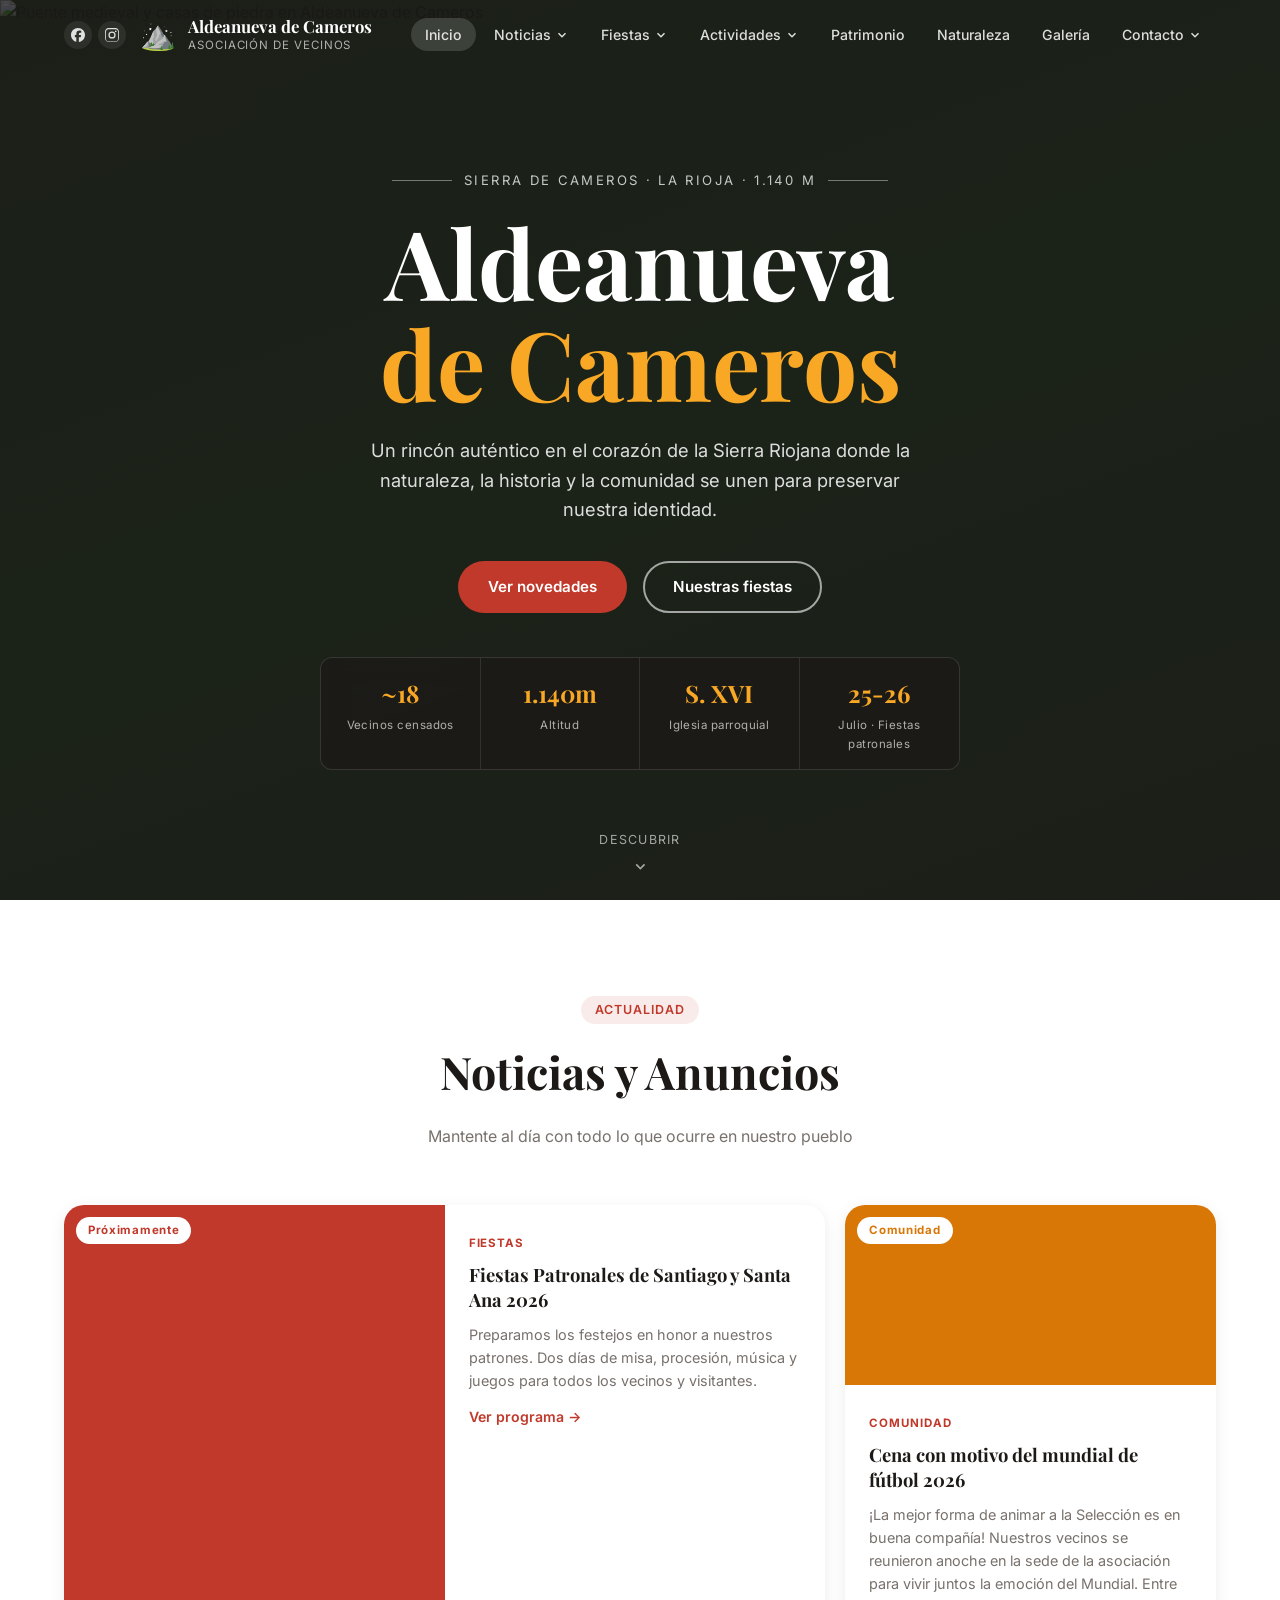
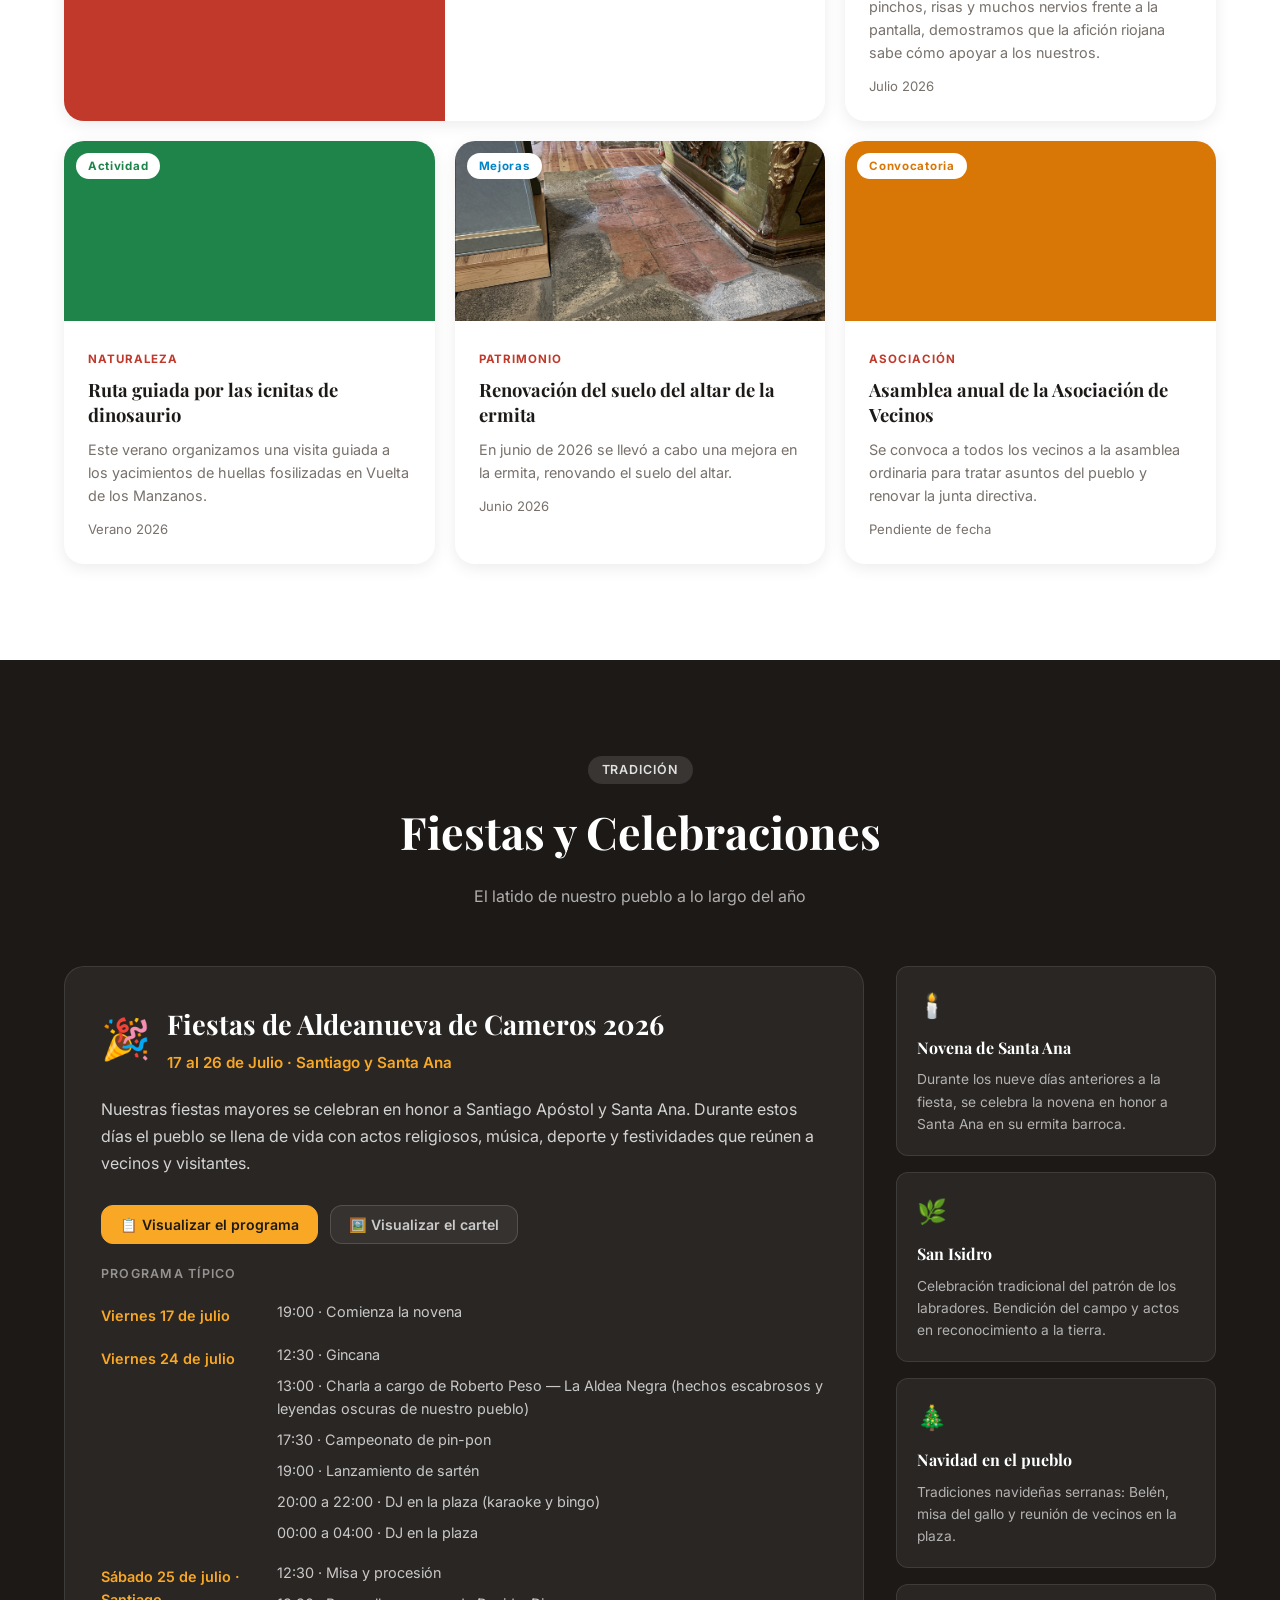
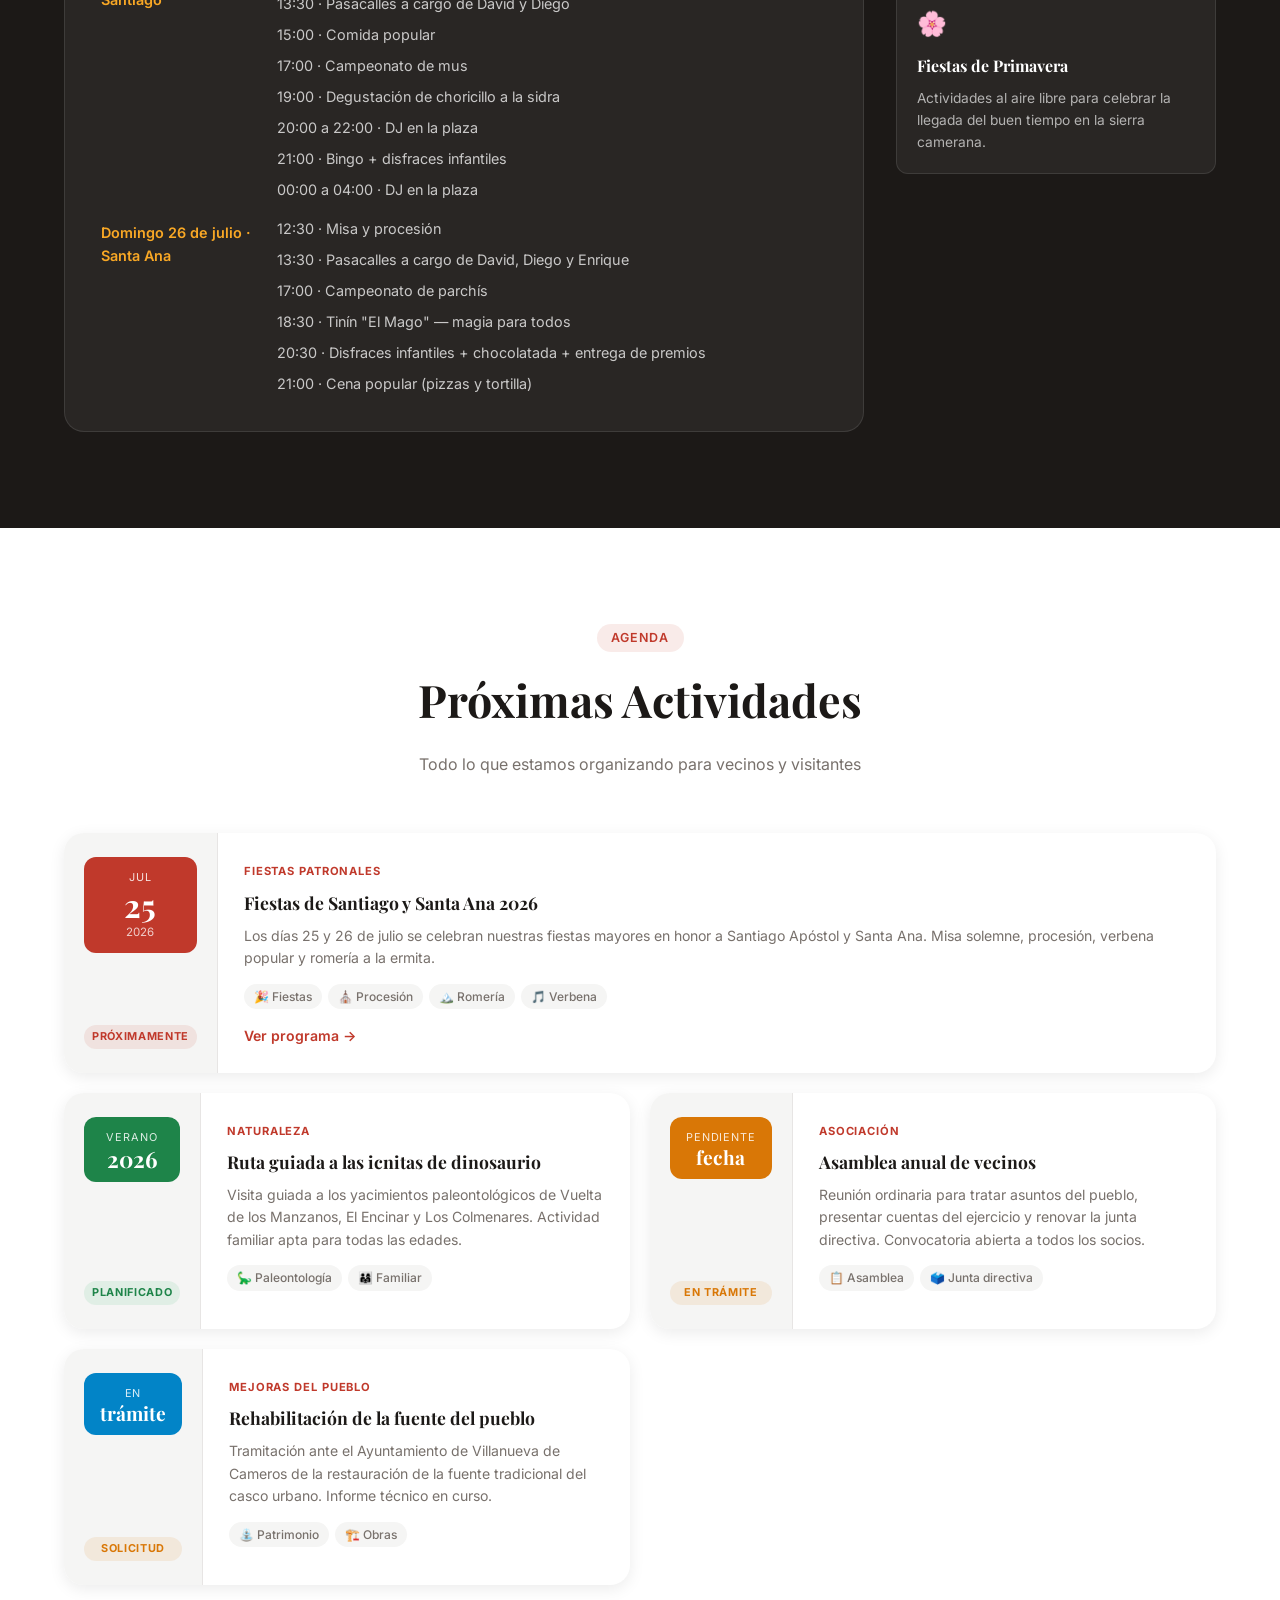
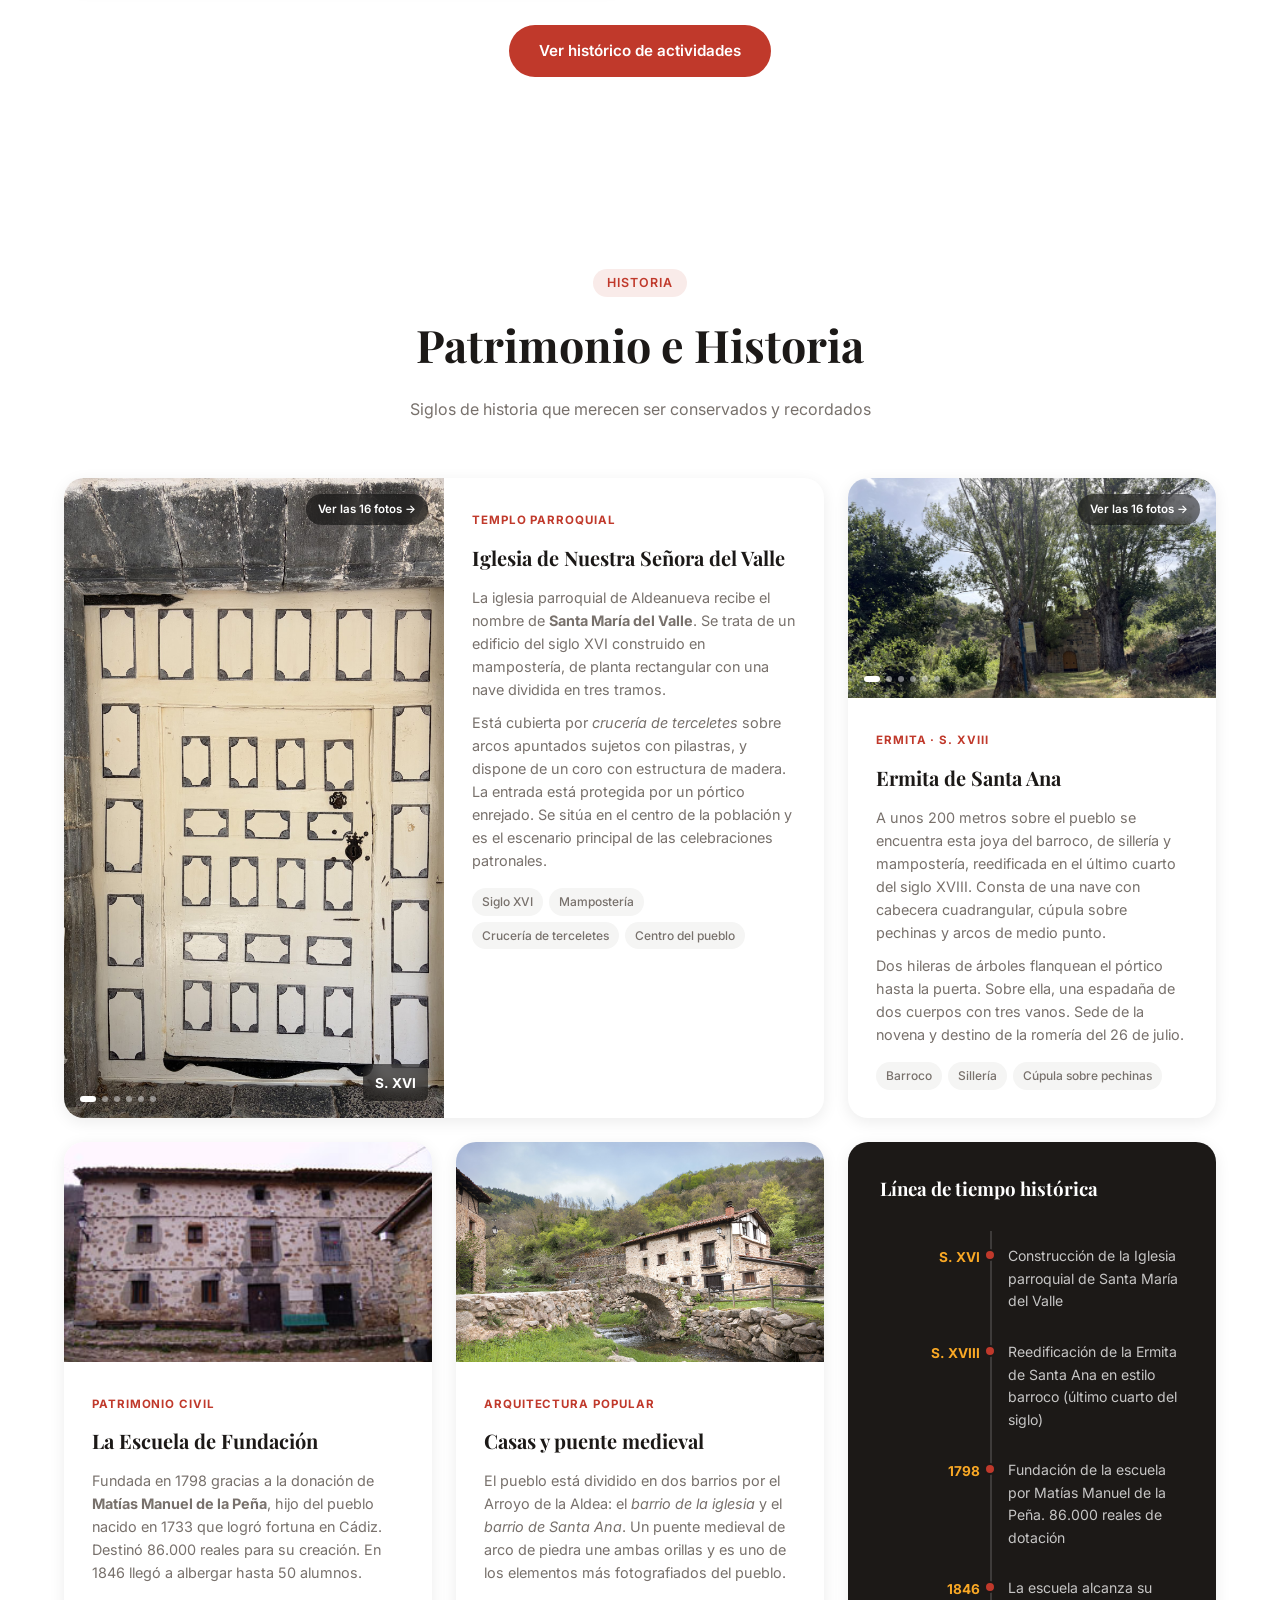
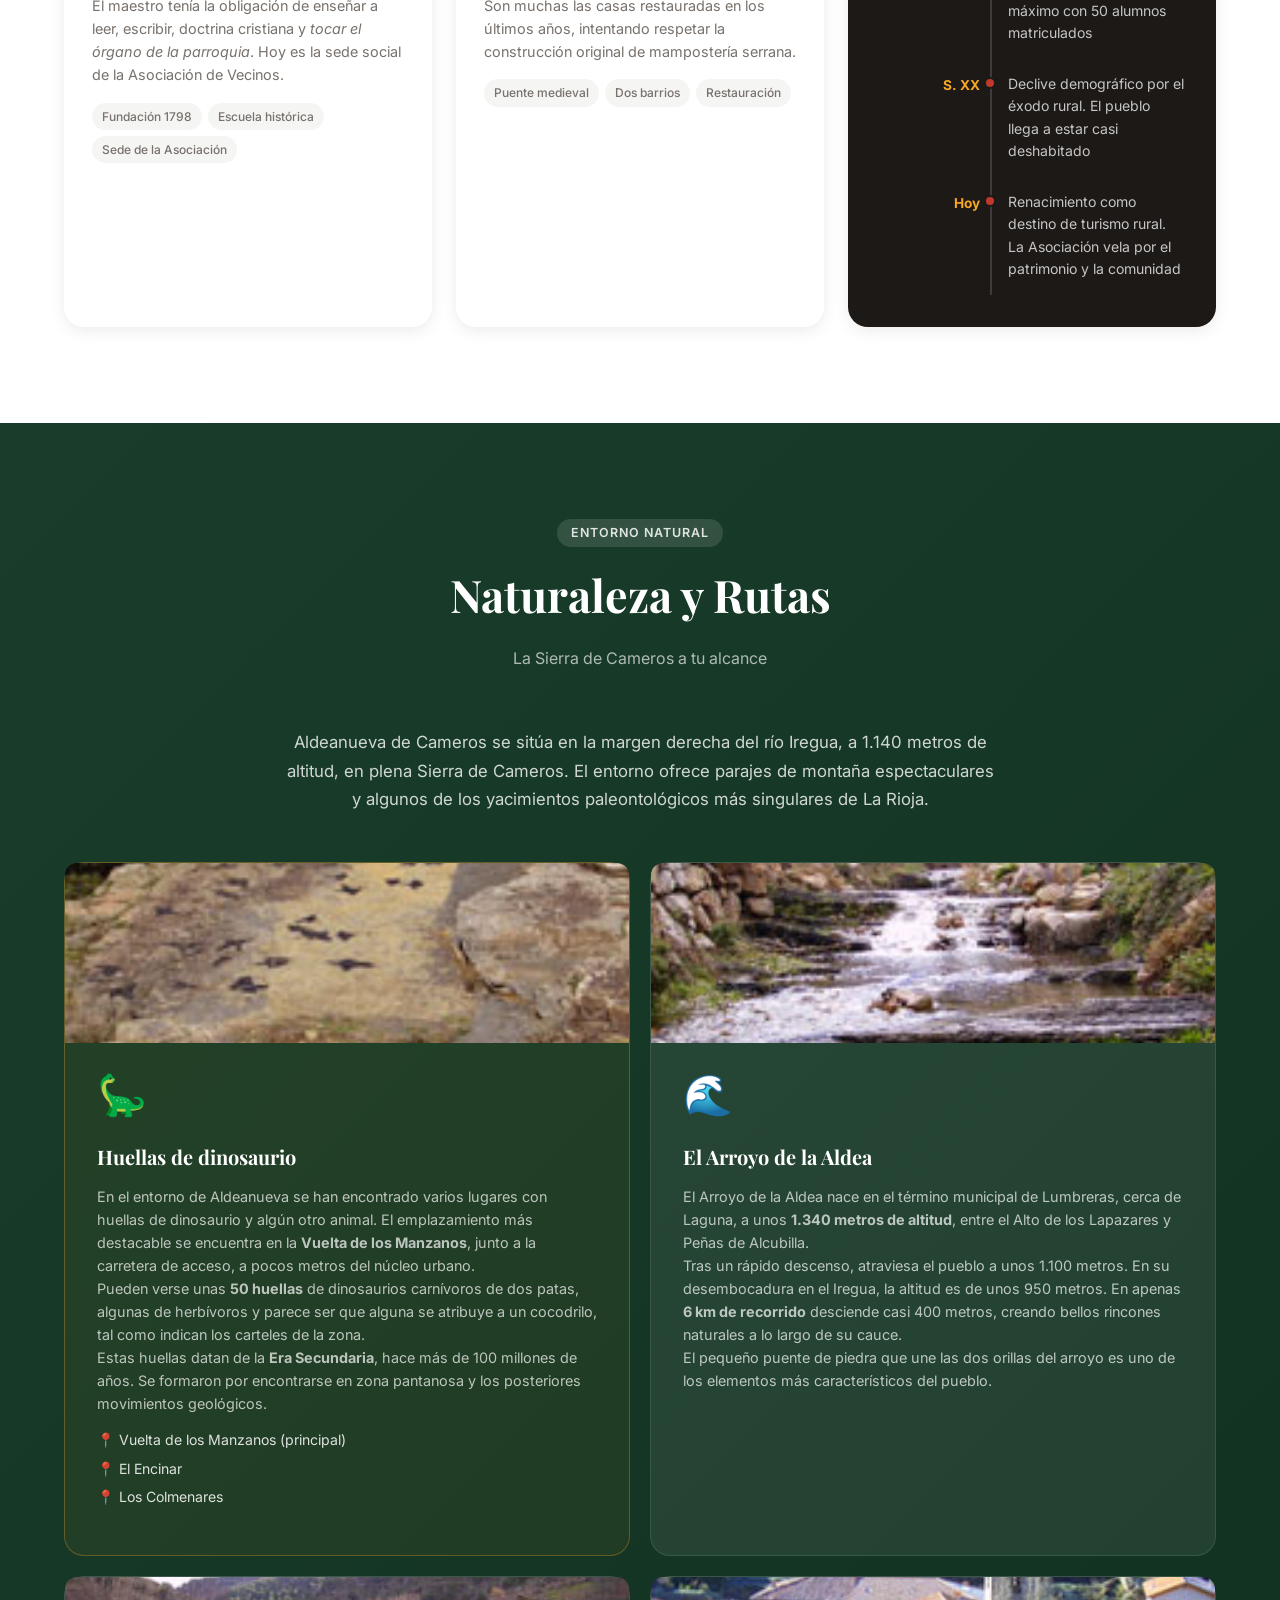
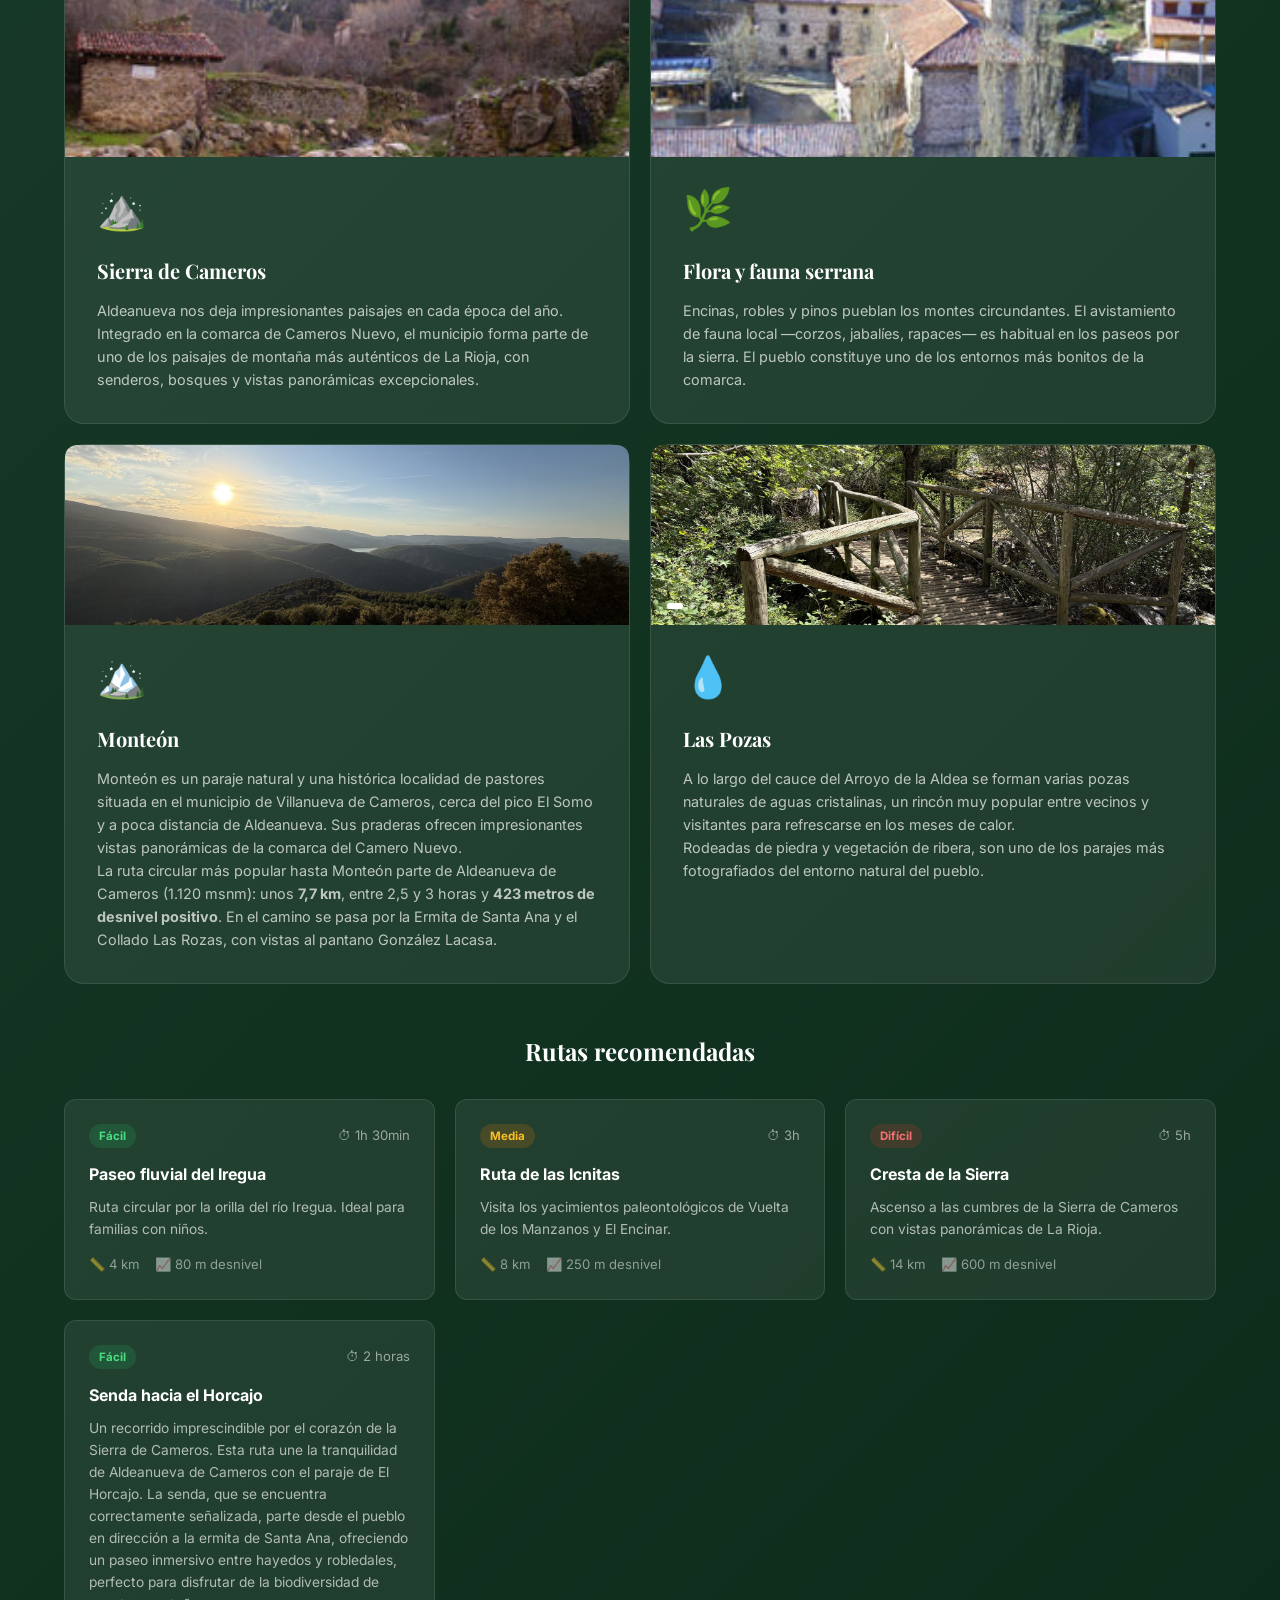
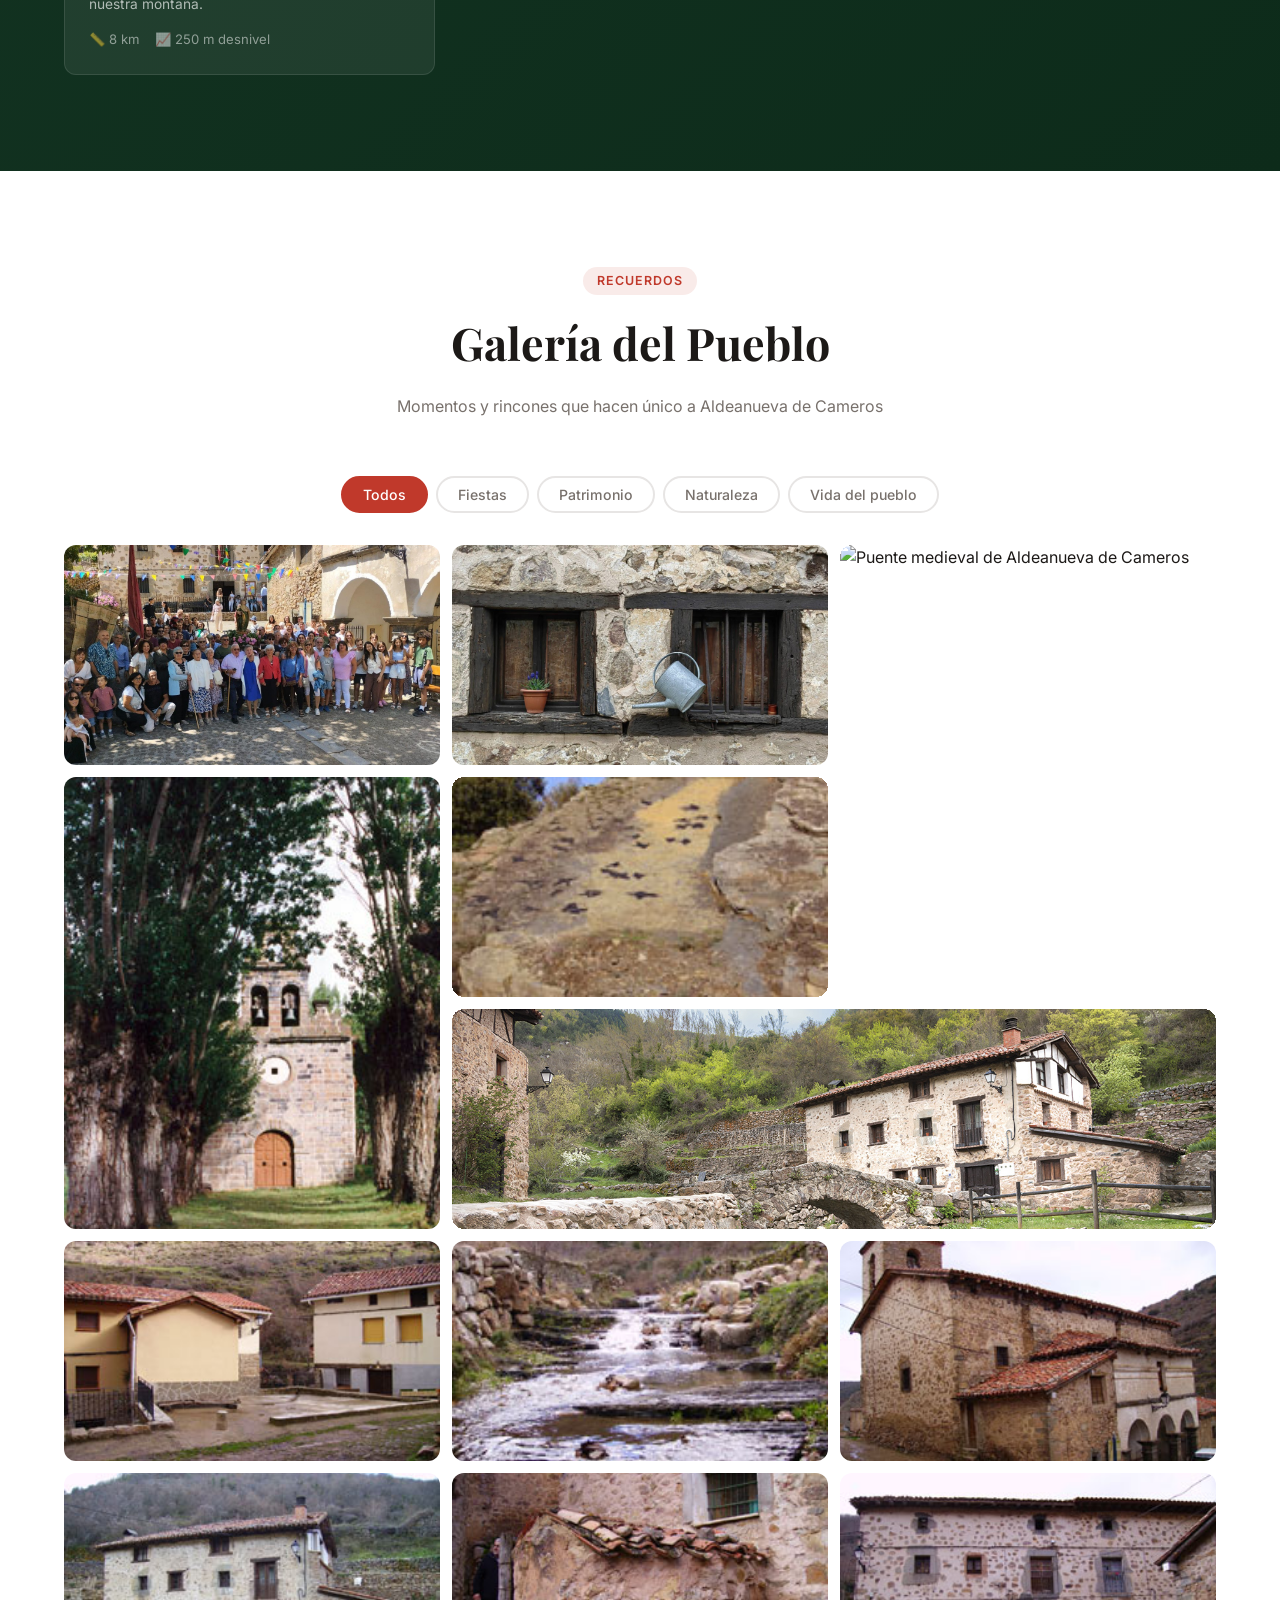
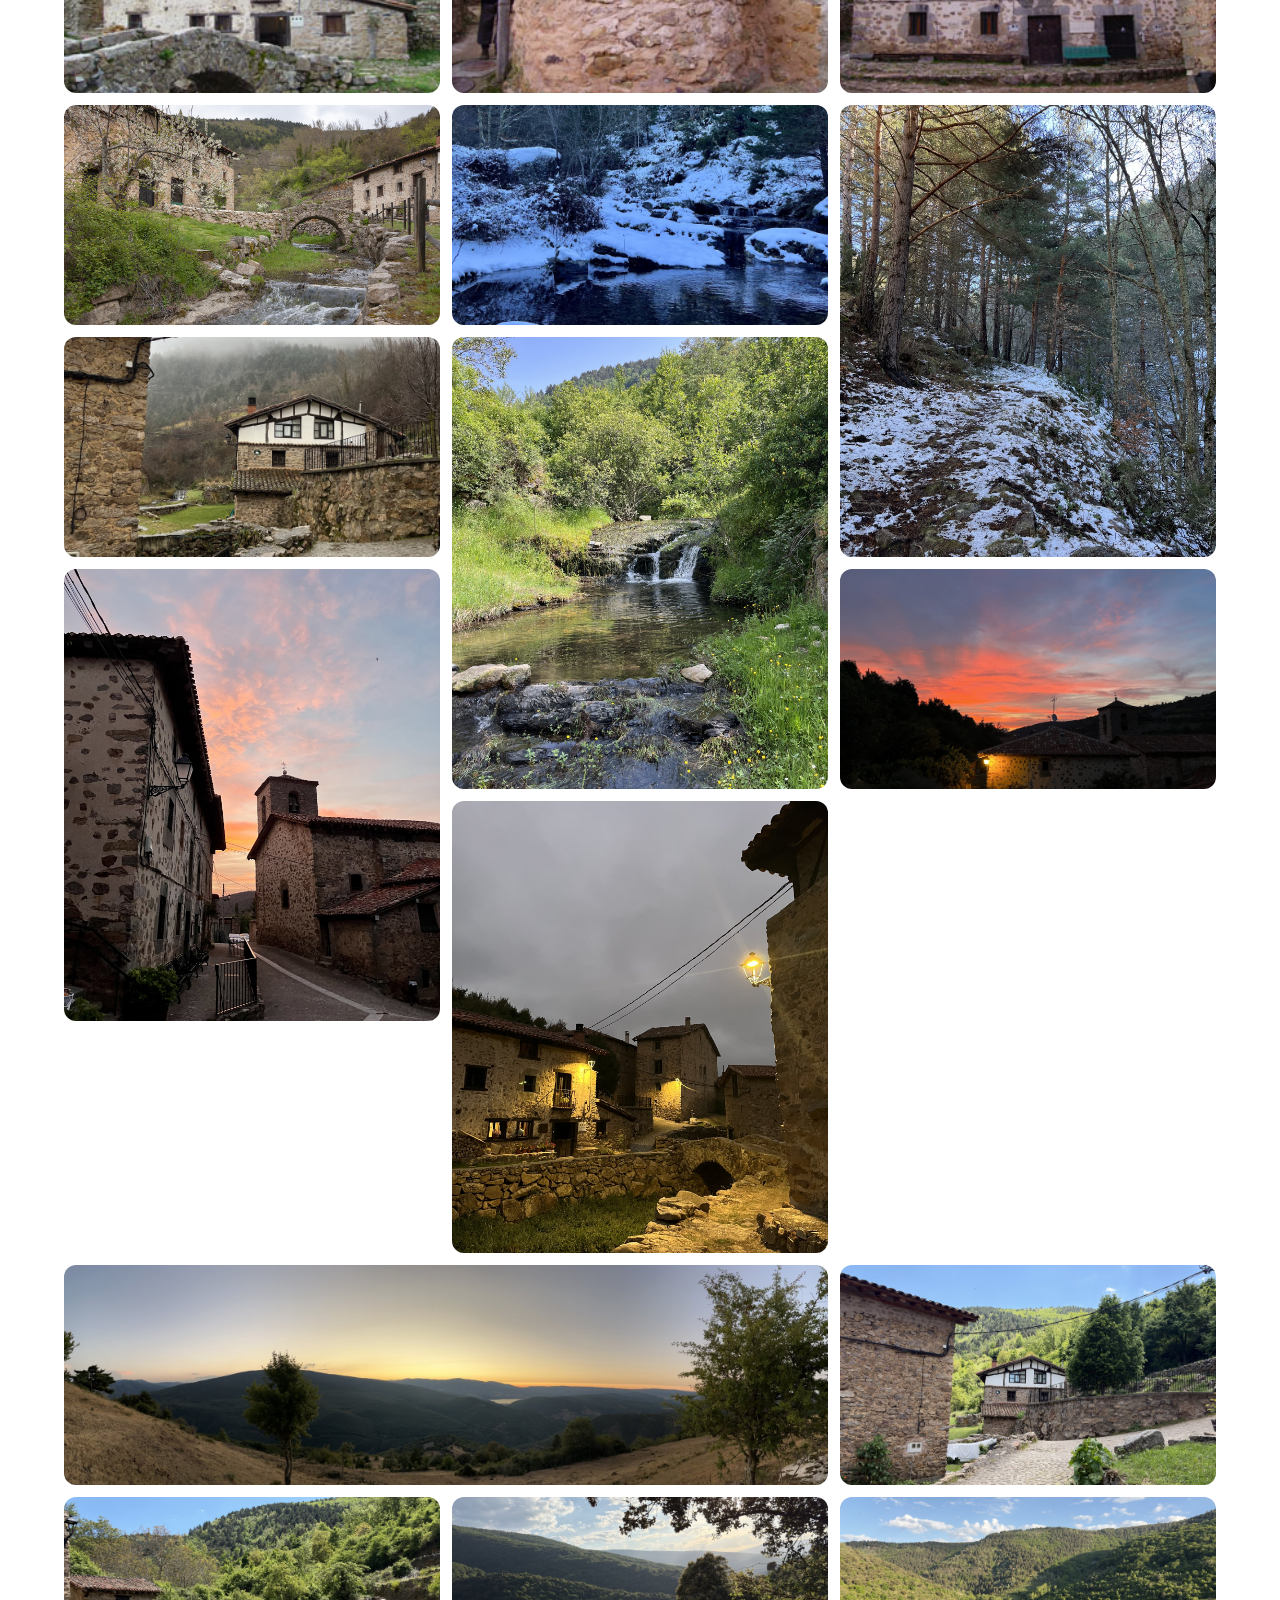
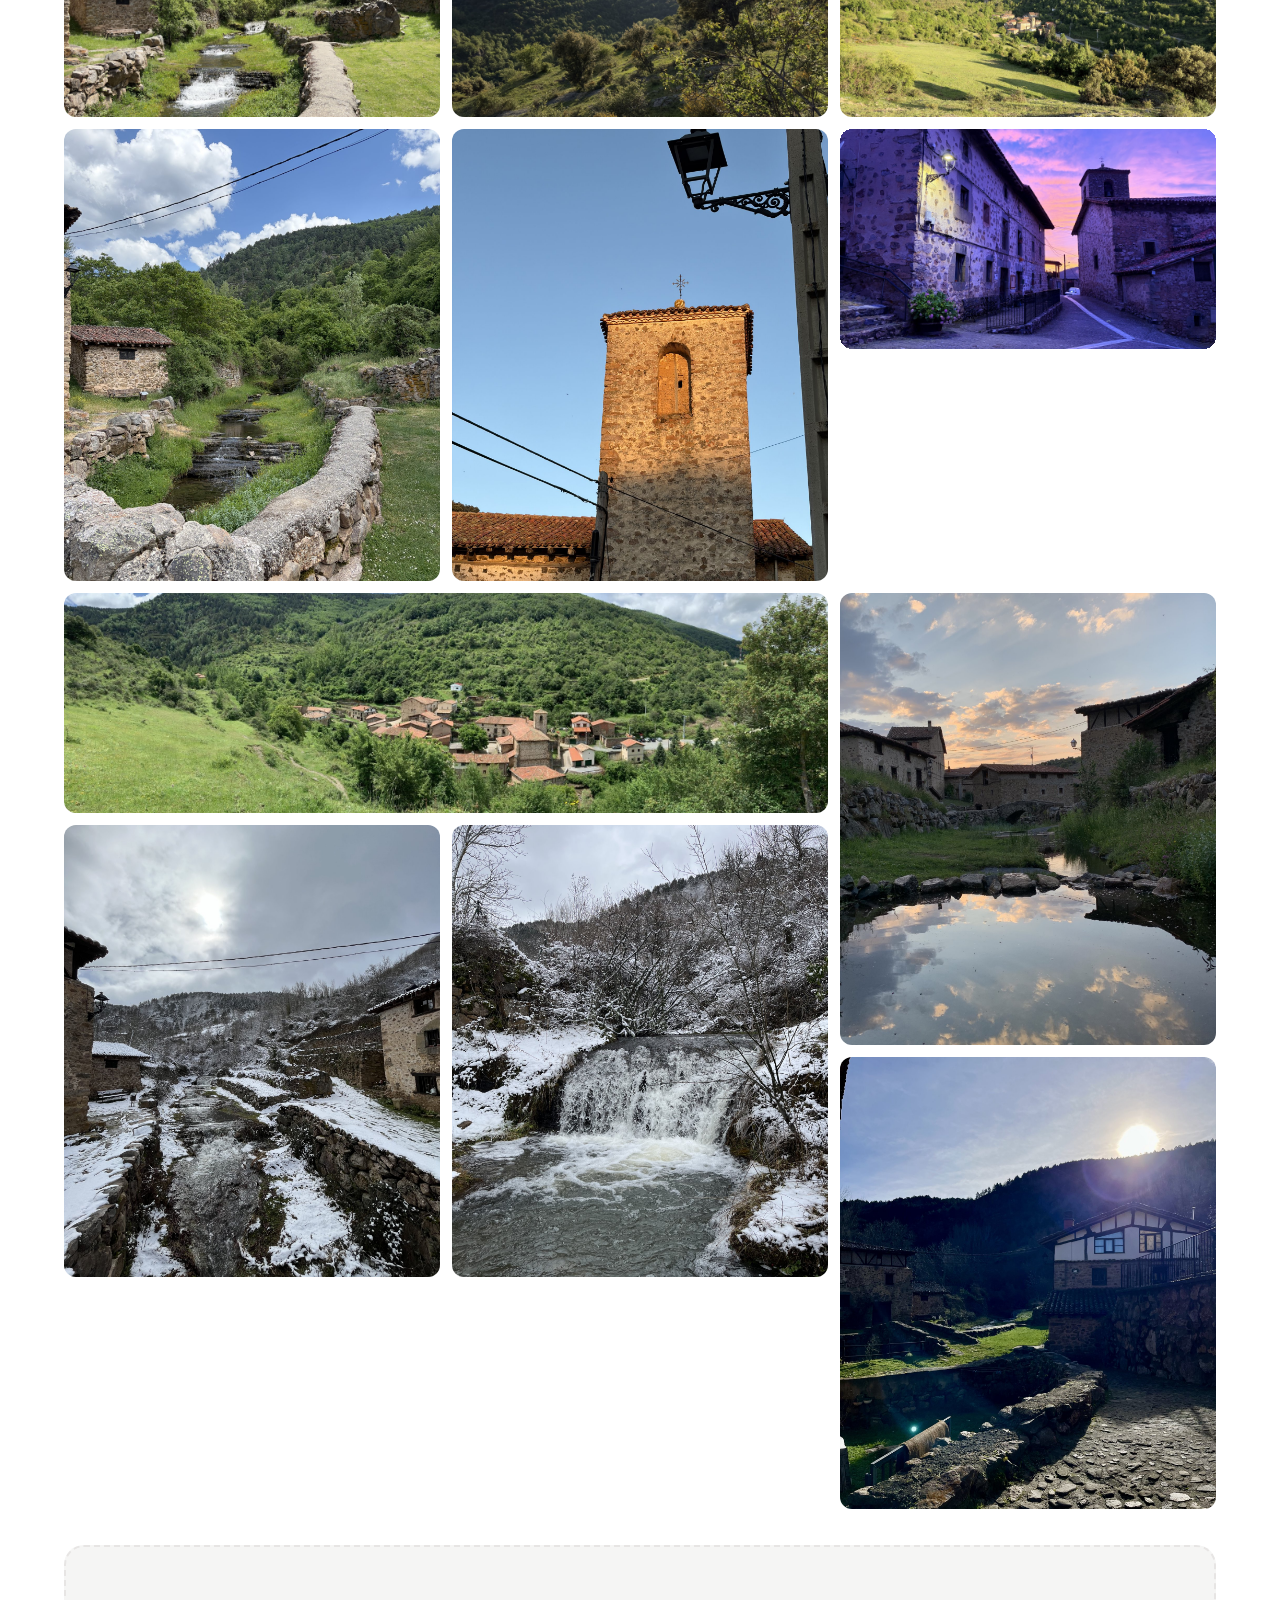
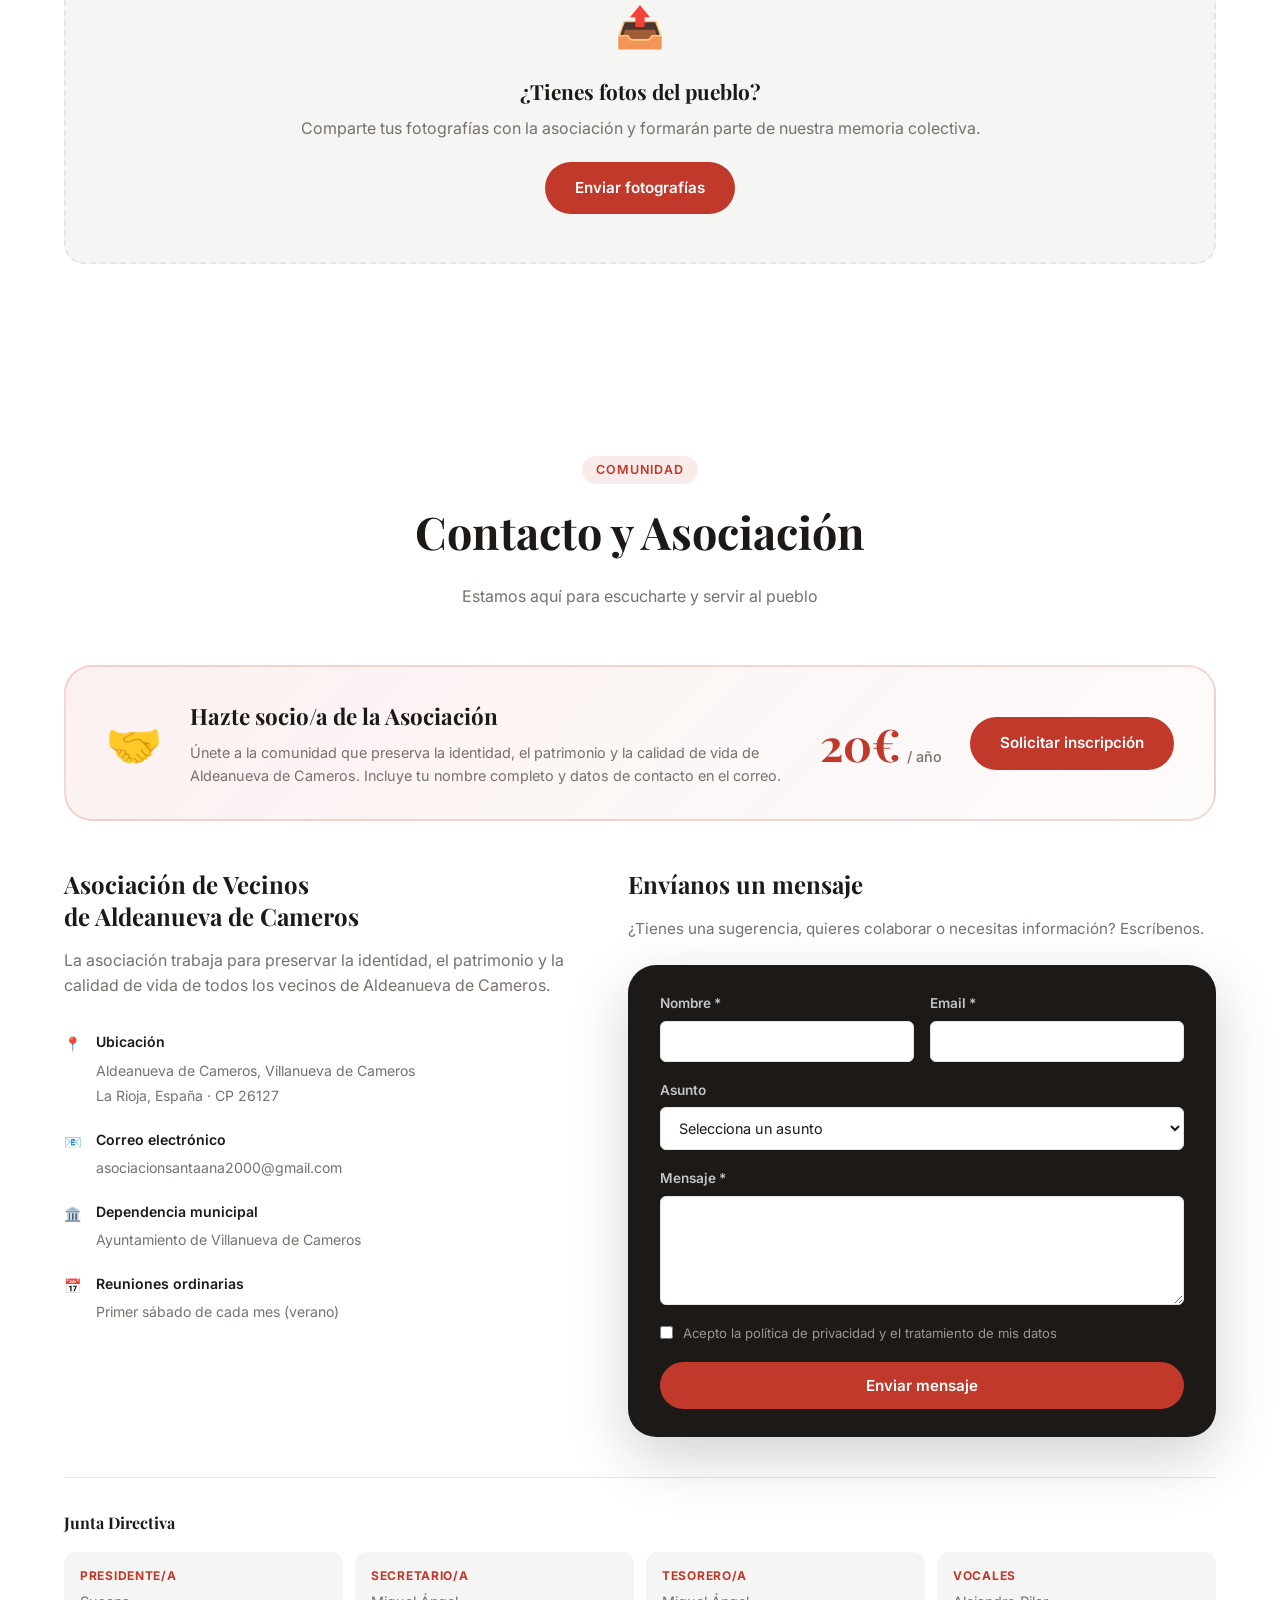
==== commit 93fd651a: "feat: mails working" ====
--- a/index.html
+++ b/index.html
@@ -555,7 +555,7 @@
           <span class="upload-icon">📤</span>
           <h4>¿Tienes fotos del pueblo?</h4>
           <p>Comparte tus fotografías con la asociación y formarán parte de nuestra memoria colectiva.</p>
-          <button class="btn btn-primary" onclick="alert('Pronto podrás subir fotos. Contáctanos mientras tanto.')">Enviar fotografías</button>
+          <a href="mailto:asociacion@aldeanuevadecameros.es?subject=Fotograf%C3%ADas%20del%20pueblo&body=Hola%2C%0A%0AOs%20env%C3%ADo%20estas%20fotograf%C3%ADas%20del%20pueblo%20para%20que%20forme%20parte%20de%20la%20memoria%20colectiva%20de%20la%20asociaci%C3%B3n.%0A%0A(Adjunta%20las%20fotos%20a%20este%20correo%20antes%20de%20enviarlo)" class="btn btn-primary">Enviar fotografías</a>
         </div>
       </div>
     </div>
--- a/assets/css/style.css
+++ b/assets/css/style.css
@@ -85,10 +85,19 @@
   padding: 12px 0;
 }
 .navbar.scrolled {
+  box-shadow: 0 2px 20px rgba(0,0,0,.25);
+  padding: 8px 0;
+}
+/* El fondo/blur del navbar "scrolled" va en un ::before (no en .navbar
+   directamente): backdrop-filter en un ancestro convierte a los hijos
+   position:fixed (el panel .nav-links en móvil) en relativos a ese
+   ancestro en vez de al viewport, dejando el menú móvil encajonado y
+   "sin abrir del todo" en cuanto se hace scroll fuera de Inicio. */
+.navbar.scrolled::before {
+  content: '';
+  position: absolute; inset: 0; z-index: -1;
   background: rgba(28,25,23,.96);
   backdrop-filter: blur(12px);
-  box-shadow: 0 2px 20px rgba(0,0,0,.25);
-  padding: 8px 0;
 }
 .nav-container {
   max-width: 1200px; margin: 0 auto; padding: 0 24px;
@@ -137,7 +146,6 @@
   width: 14px; height: 14px; flex-shrink: 0;
   transition: transform var(--transition);
 }
-.nav-item-dropdown:hover .nav-chevron,
 .nav-item-dropdown.open .nav-chevron {
   transform: rotate(180deg);
 }
@@ -157,10 +165,19 @@
   transition: opacity 0.2s ease, transform 0.2s ease;
   z-index: 200;
 }
-.nav-item-dropdown:hover .nav-dropdown,
 .nav-item-dropdown.open .nav-dropdown {
   opacity: 1; pointer-events: all;
   transform: translateX(-50%) translateY(0);
+}
+/* El hover del menú desplegable solo debe activarse con ratón real:
+   en táctil, el primer toque solo simula :hover y bloquea el click,
+   dejando el submenú a medio abrir. */
+@media (hover: hover) and (pointer: fine) {
+  .nav-item-dropdown:hover .nav-chevron { transform: rotate(180deg); }
+  .nav-item-dropdown:hover .nav-dropdown {
+    opacity: 1; pointer-events: all;
+    transform: translateX(-50%) translateY(0);
+  }
 }
 .nav-dropdown li a {
   display: block; padding: 9px 14px;
@@ -821,9 +838,11 @@
   .section { padding: 64px 0; }
   .section-header { margin-bottom: 40px; }
   .container { padding: 0 16px; }
-  .nav-links { display: none; flex-direction: column; position: fixed; top: 0; right: 0; bottom: 0; width: 280px; background: var(--dark); padding: 80px 24px 24px; gap: 4px; overflow-y: auto; }
+  .nav-links { display: none; flex-direction: column; position: fixed; top: 0; right: 0; bottom: 0; width: 280px; background: var(--dark); padding: 80px 24px 24px; gap: 4px; overflow-y: auto; -webkit-overflow-scrolling: touch; overscroll-behavior: contain; }
   .nav-links.open { display: flex; }
-  .nav-links a { padding: 12px 16px; font-size: 1rem; border-radius: var(--radius-sm); }
+  body.nav-open { overflow: hidden; }
+  .nav-links a { display: block; padding: 12px 16px; font-size: 1rem; border-radius: var(--radius-sm); text-align: center; }
+  .nav-item-dropdown > a { display: flex; justify-content: center; }
   /* Dropdown en móvil: expandible */
   .nav-dropdown {
     position: static; transform: none !important;
@@ -832,14 +851,14 @@
     border-radius: var(--radius-sm);
     padding: 4px 0 4px 12px;
     max-height: 0; overflow: hidden;
-    transition: max-height 0.3s ease, opacity 0.2s ease;
+    transition: max-height 0.35s ease, opacity 0.2s ease;
     opacity: 0; pointer-events: none;
     min-width: 0;
   }
   .nav-item-dropdown.open .nav-dropdown {
-    max-height: 240px; opacity: 1; pointer-events: all;
+    max-height: 400px; opacity: 1; pointer-events: all;
   }
-  .nav-dropdown li a { font-size: 0.92rem; padding: 9px 12px; }
+  .nav-dropdown li a { font-size: 0.92rem; padding: 9px 12px; text-align: center; }
   .nav-toggle { display: flex; z-index: 1100; }
   .hero-stats { grid-template-columns: repeat(2, 1fr); width: 100%; border-radius: var(--radius); }
   .hero-scroll { display: none; }
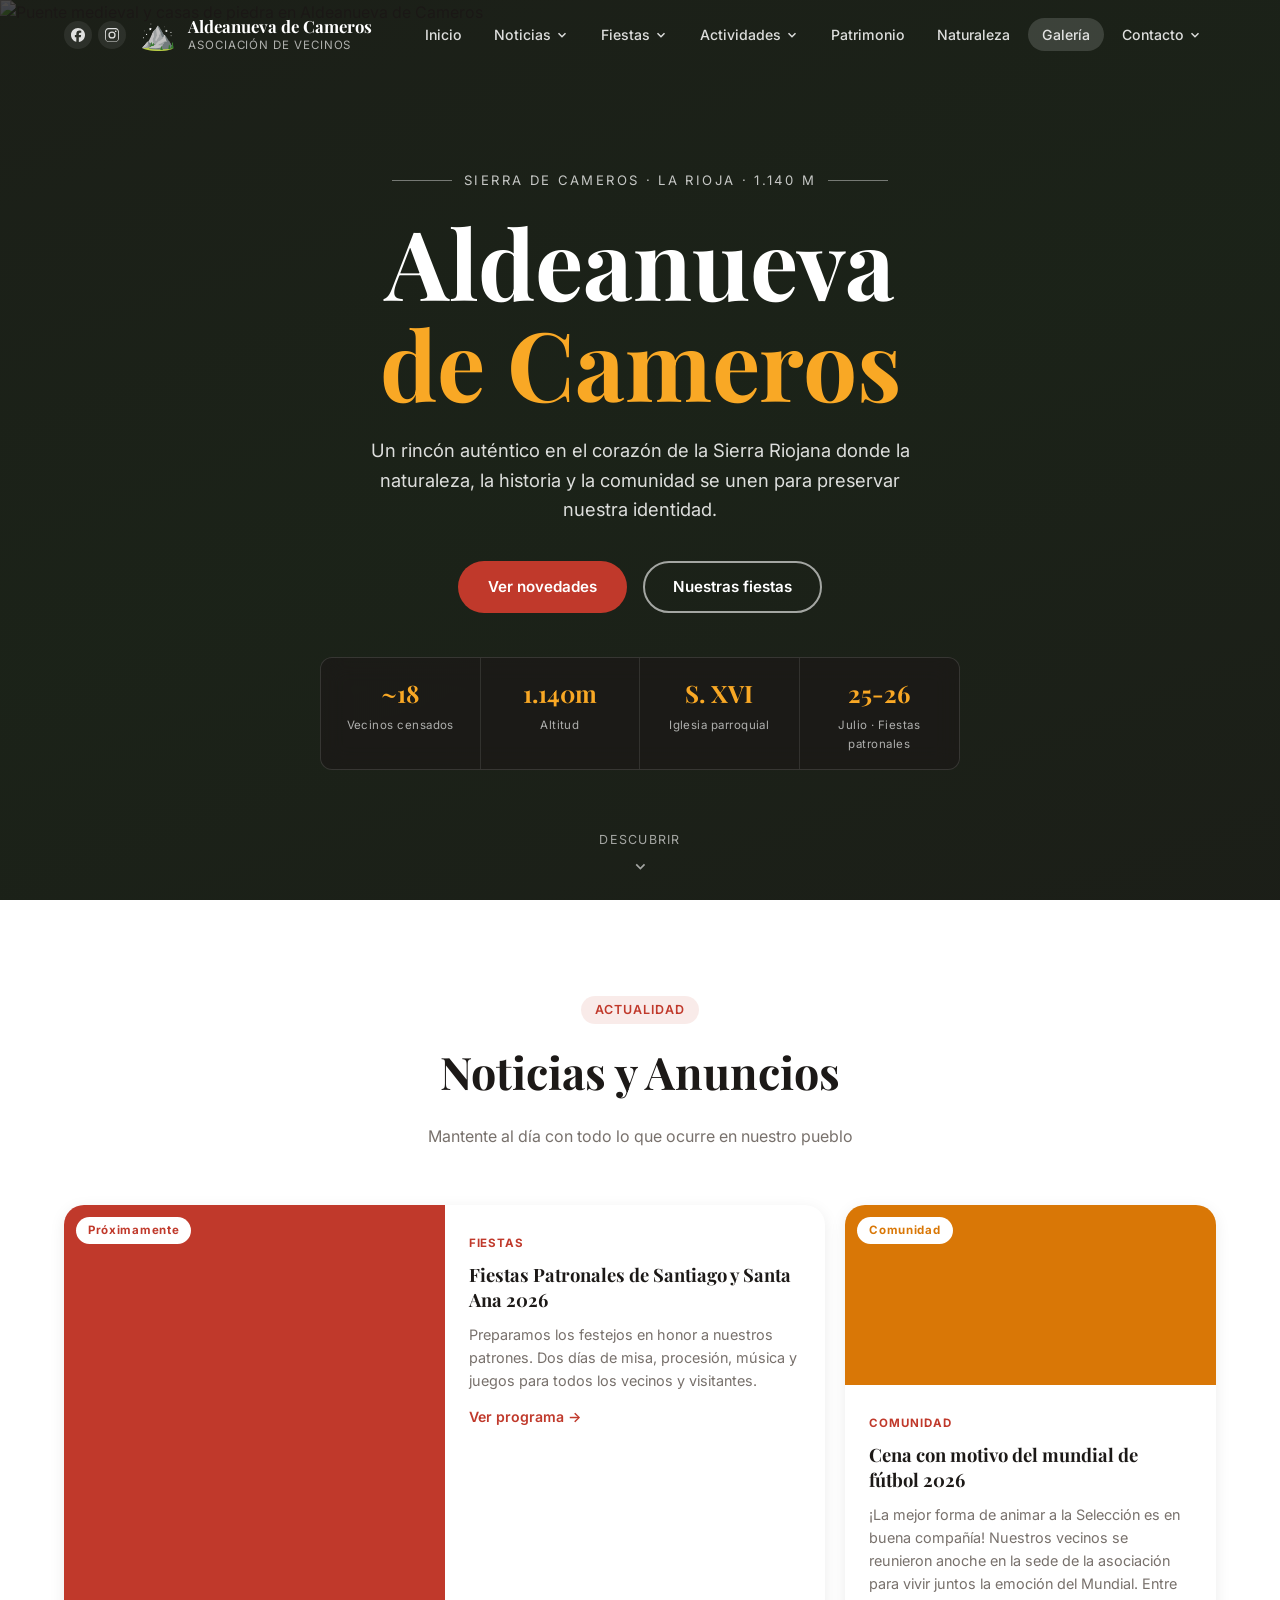
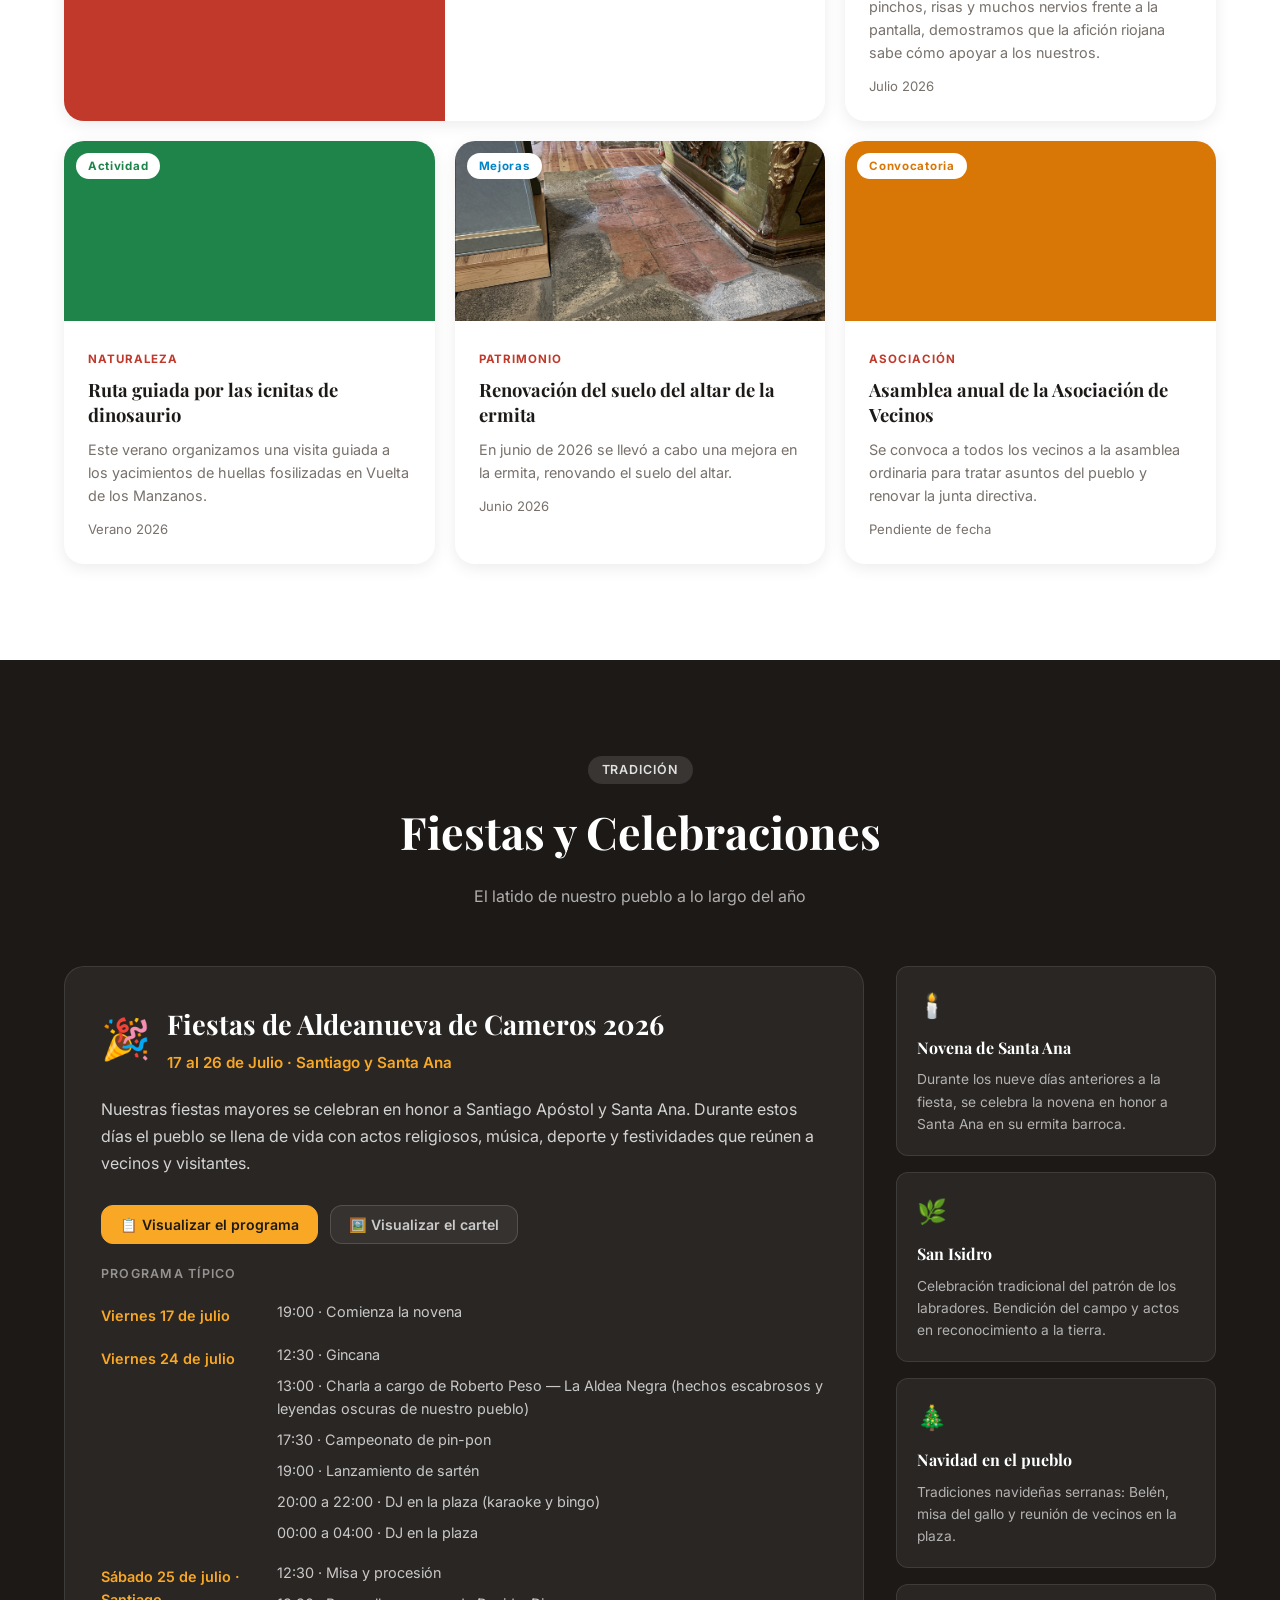
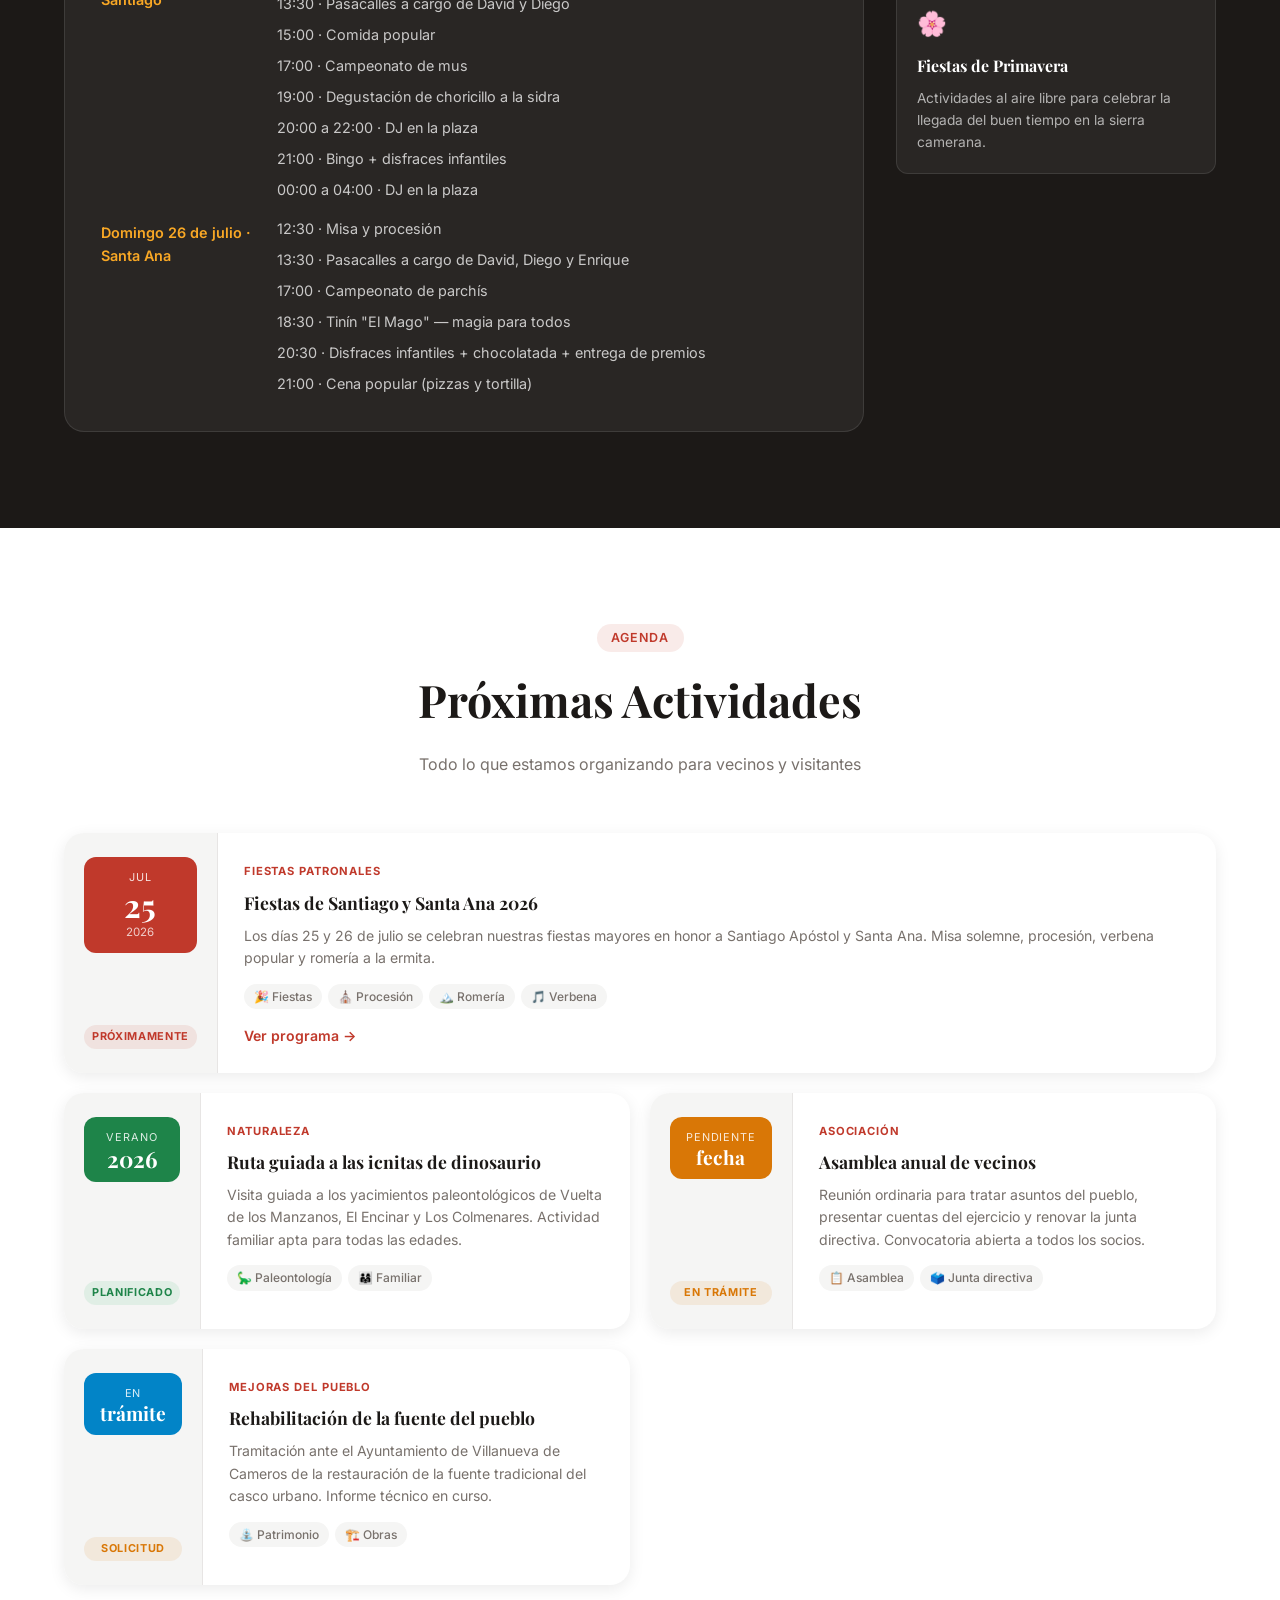
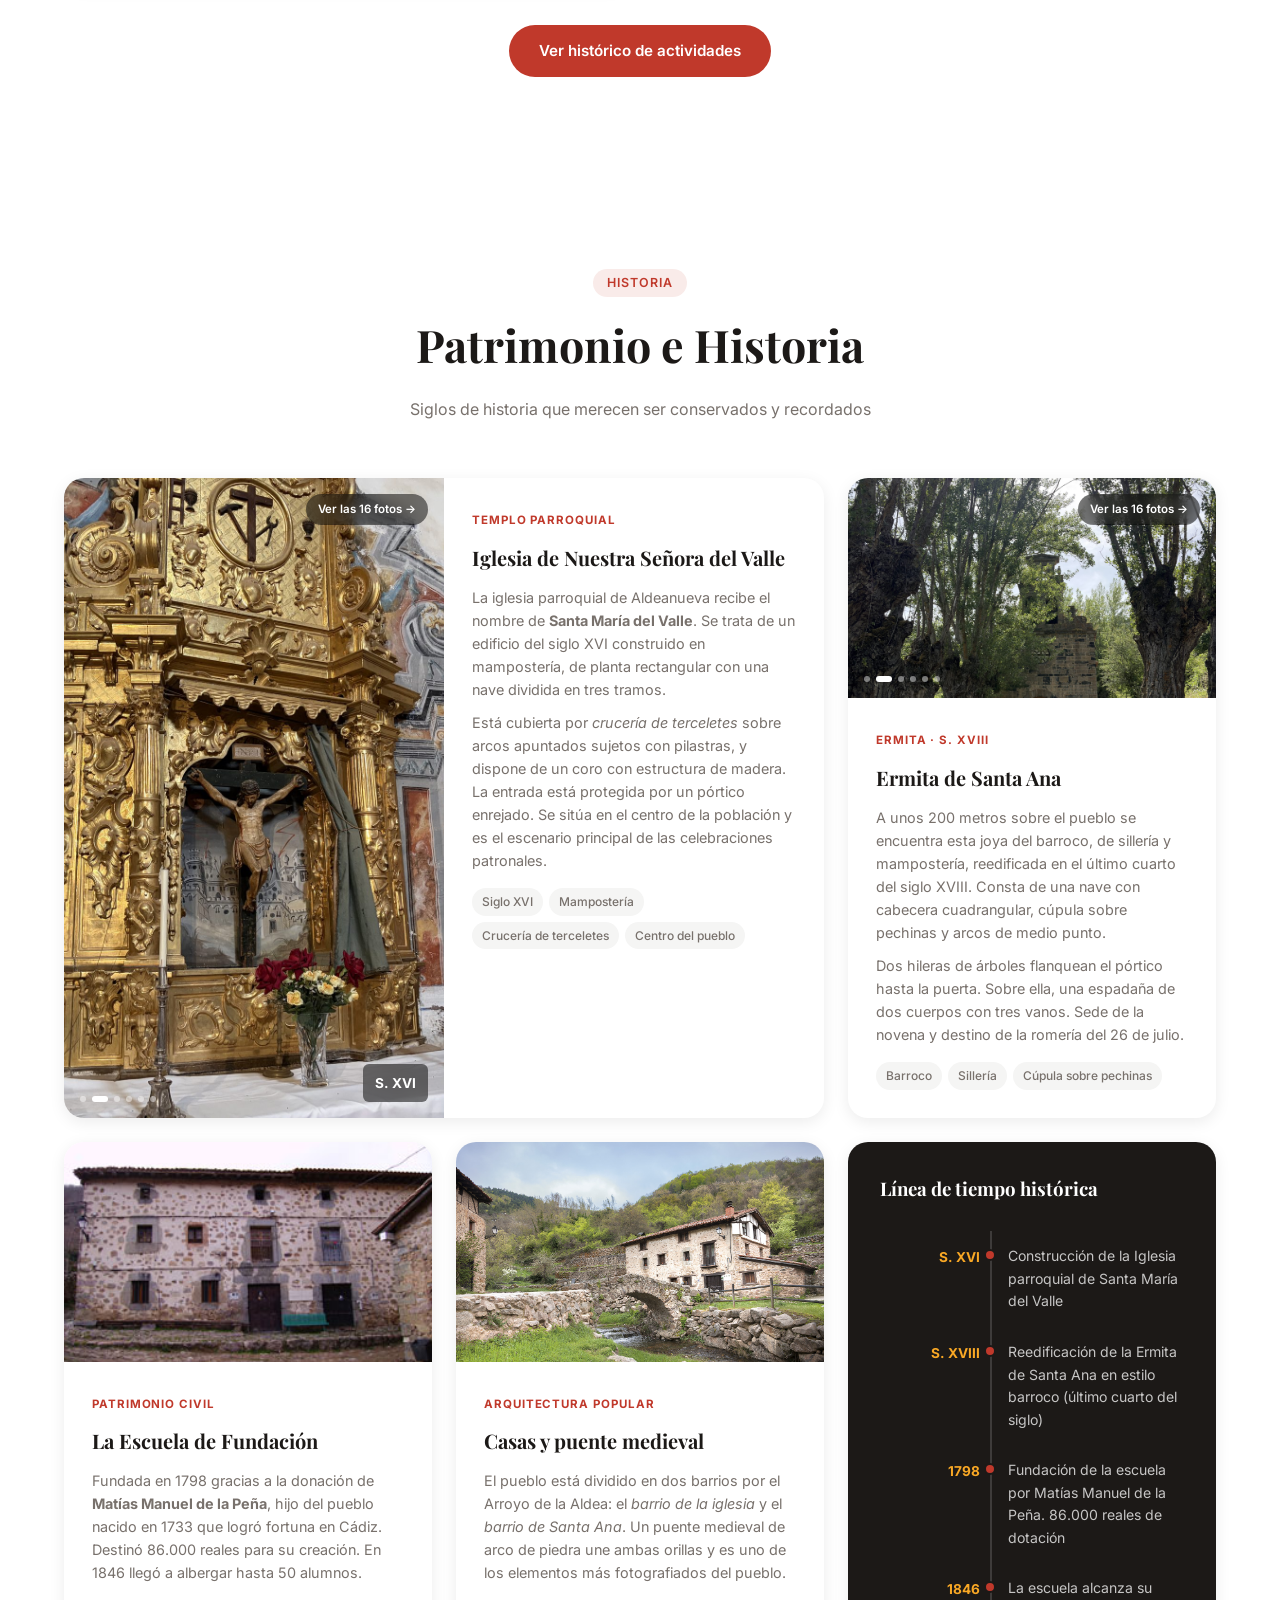
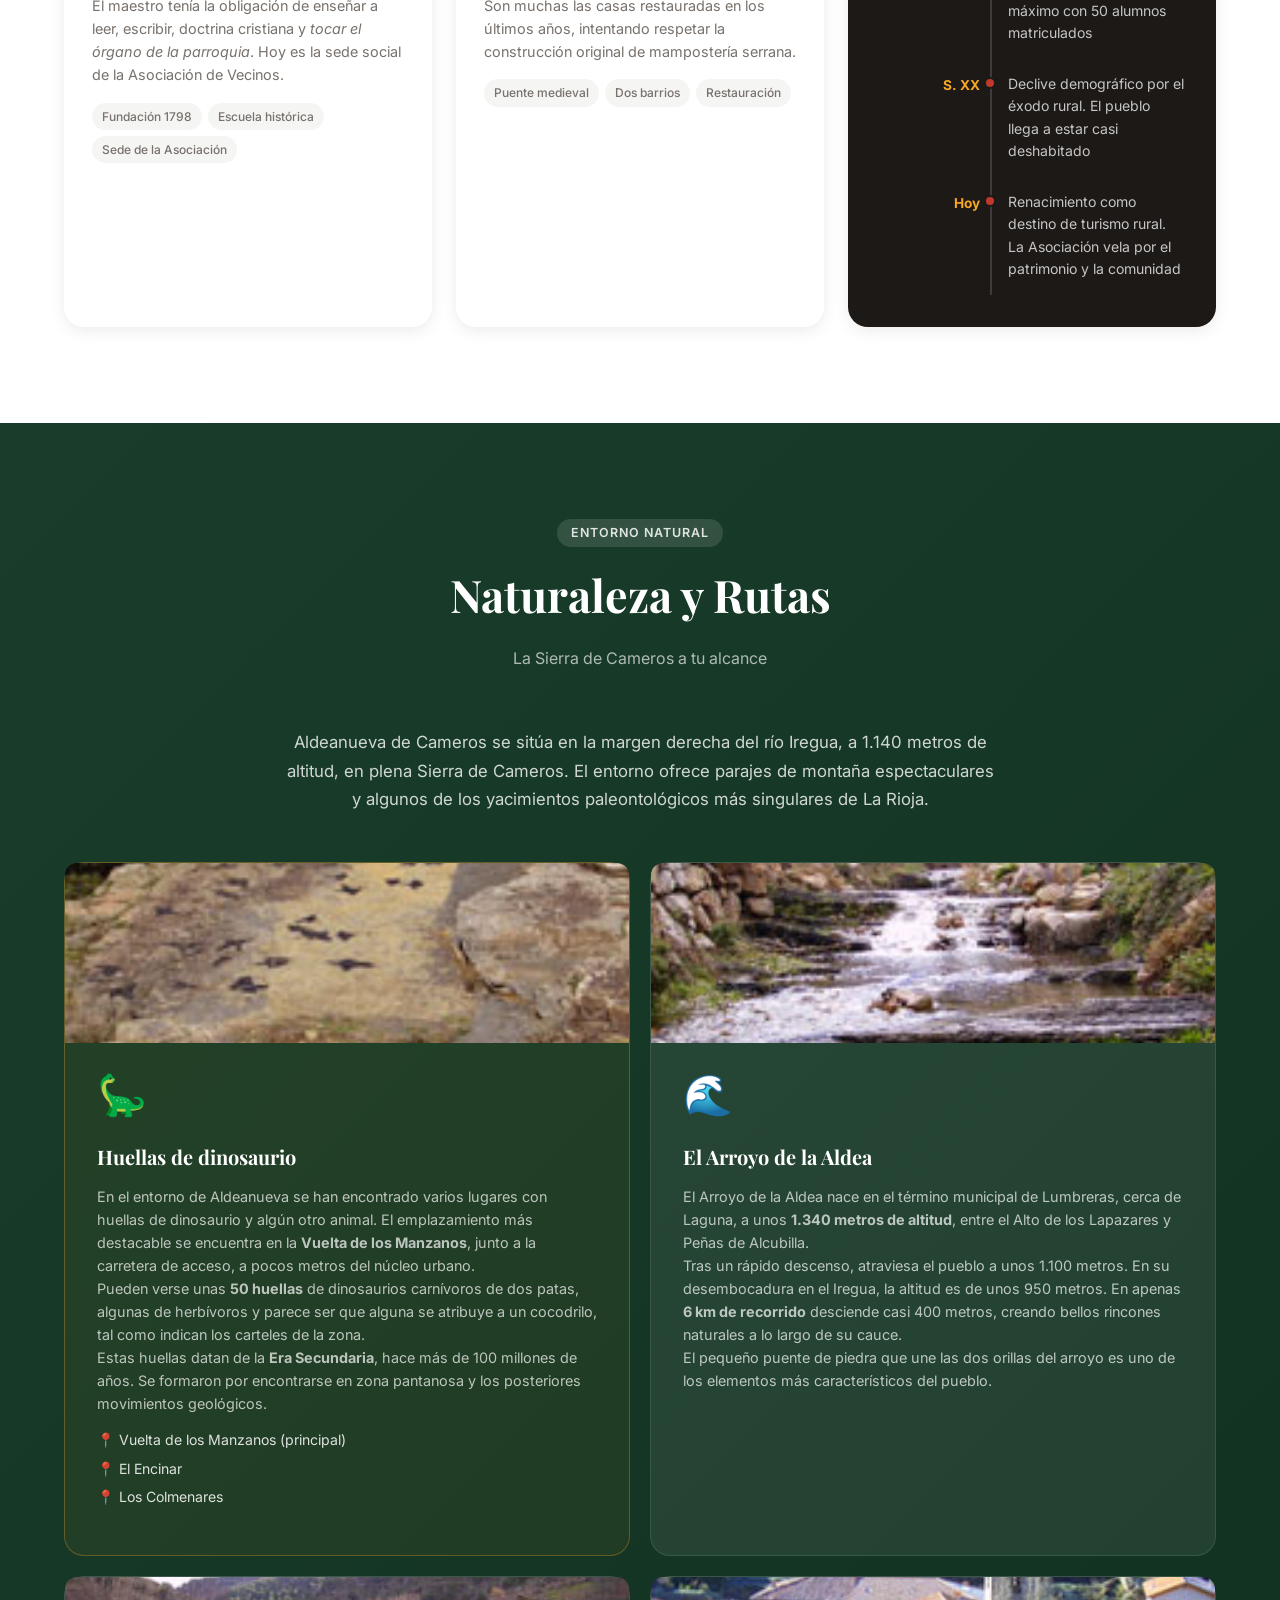
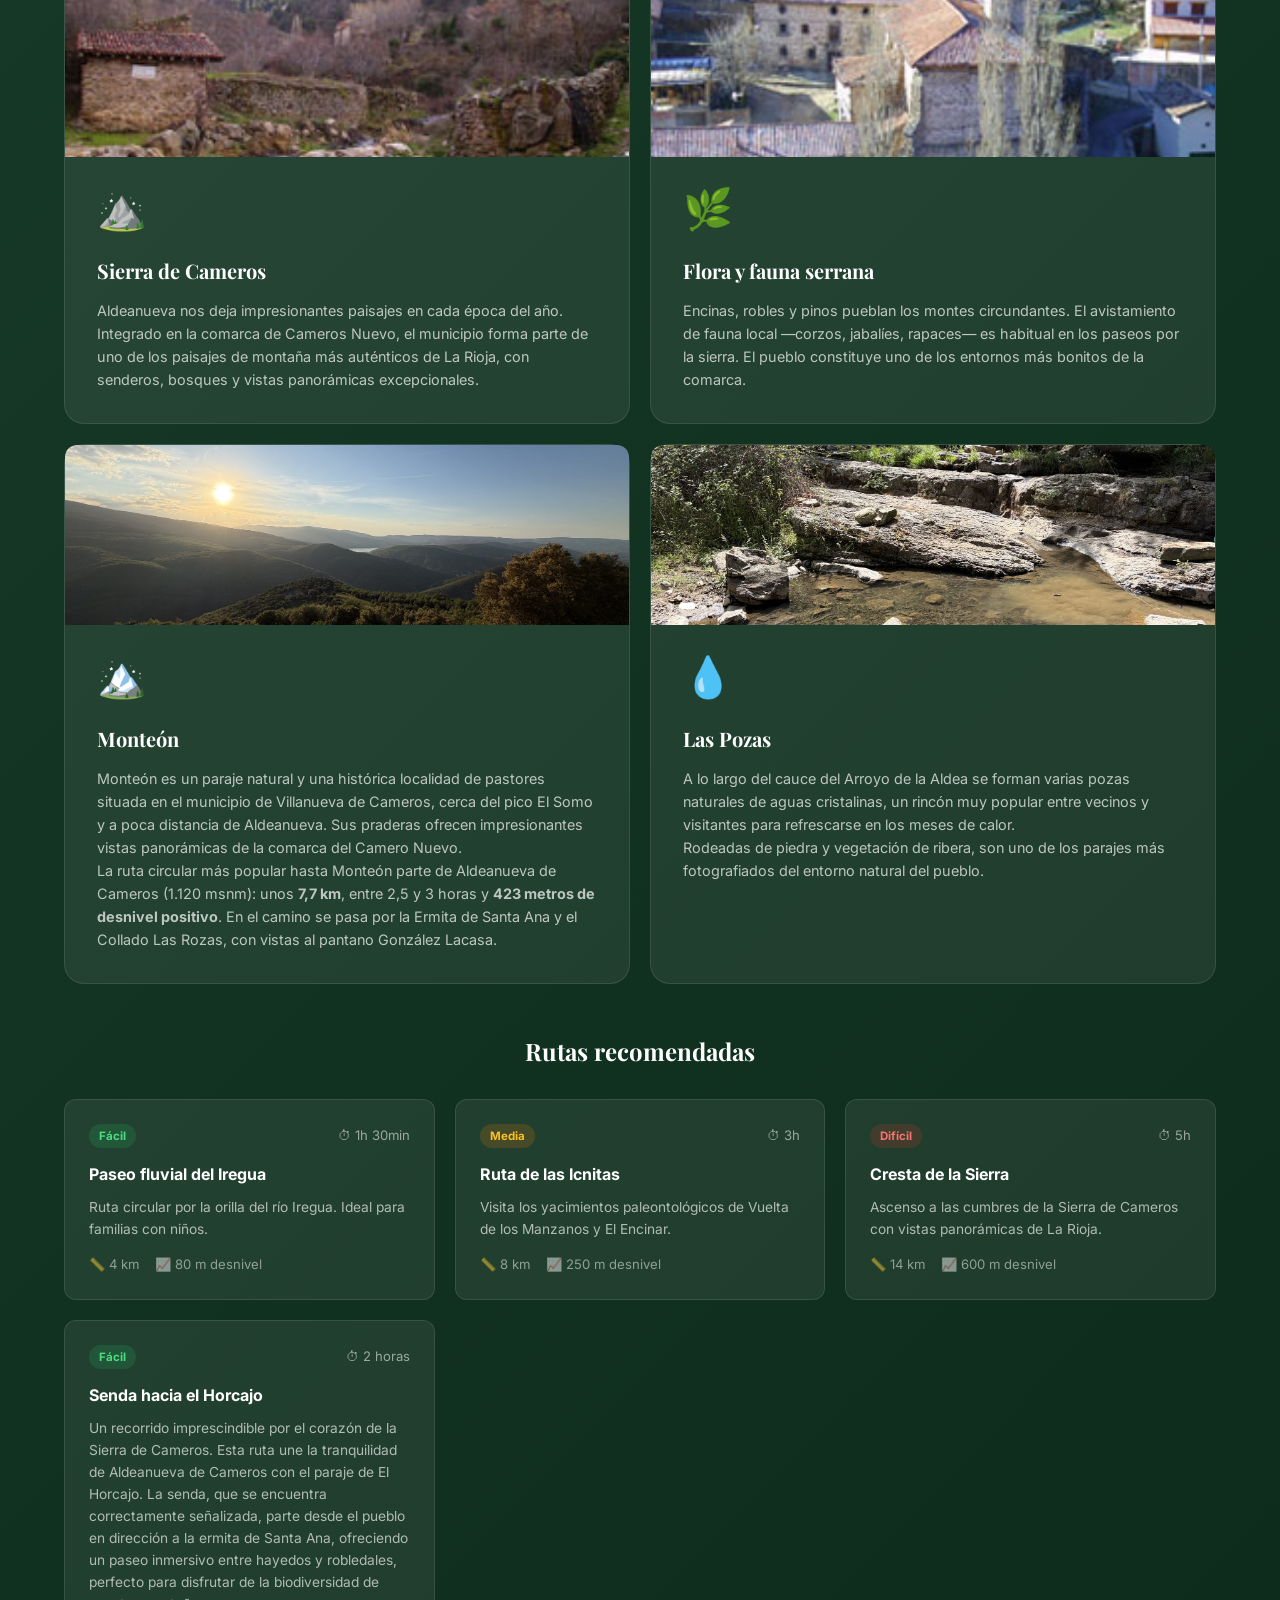
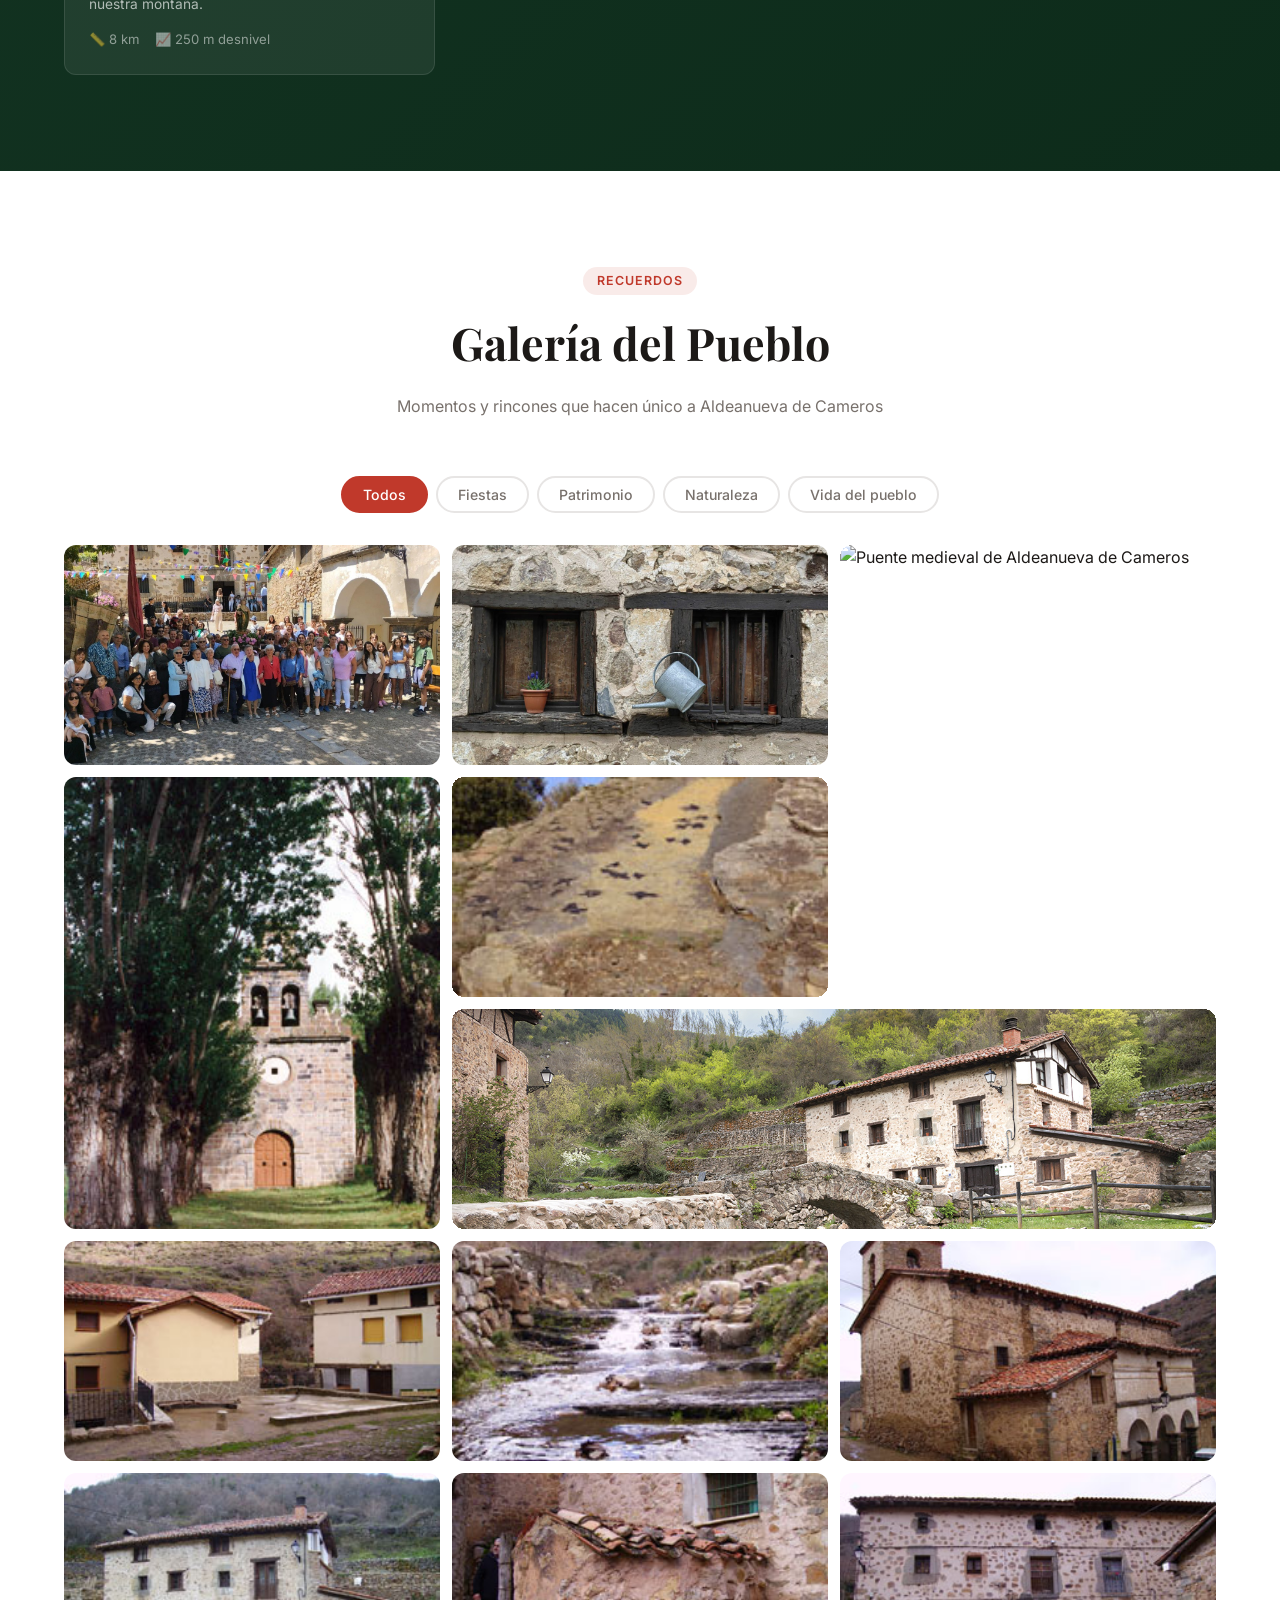
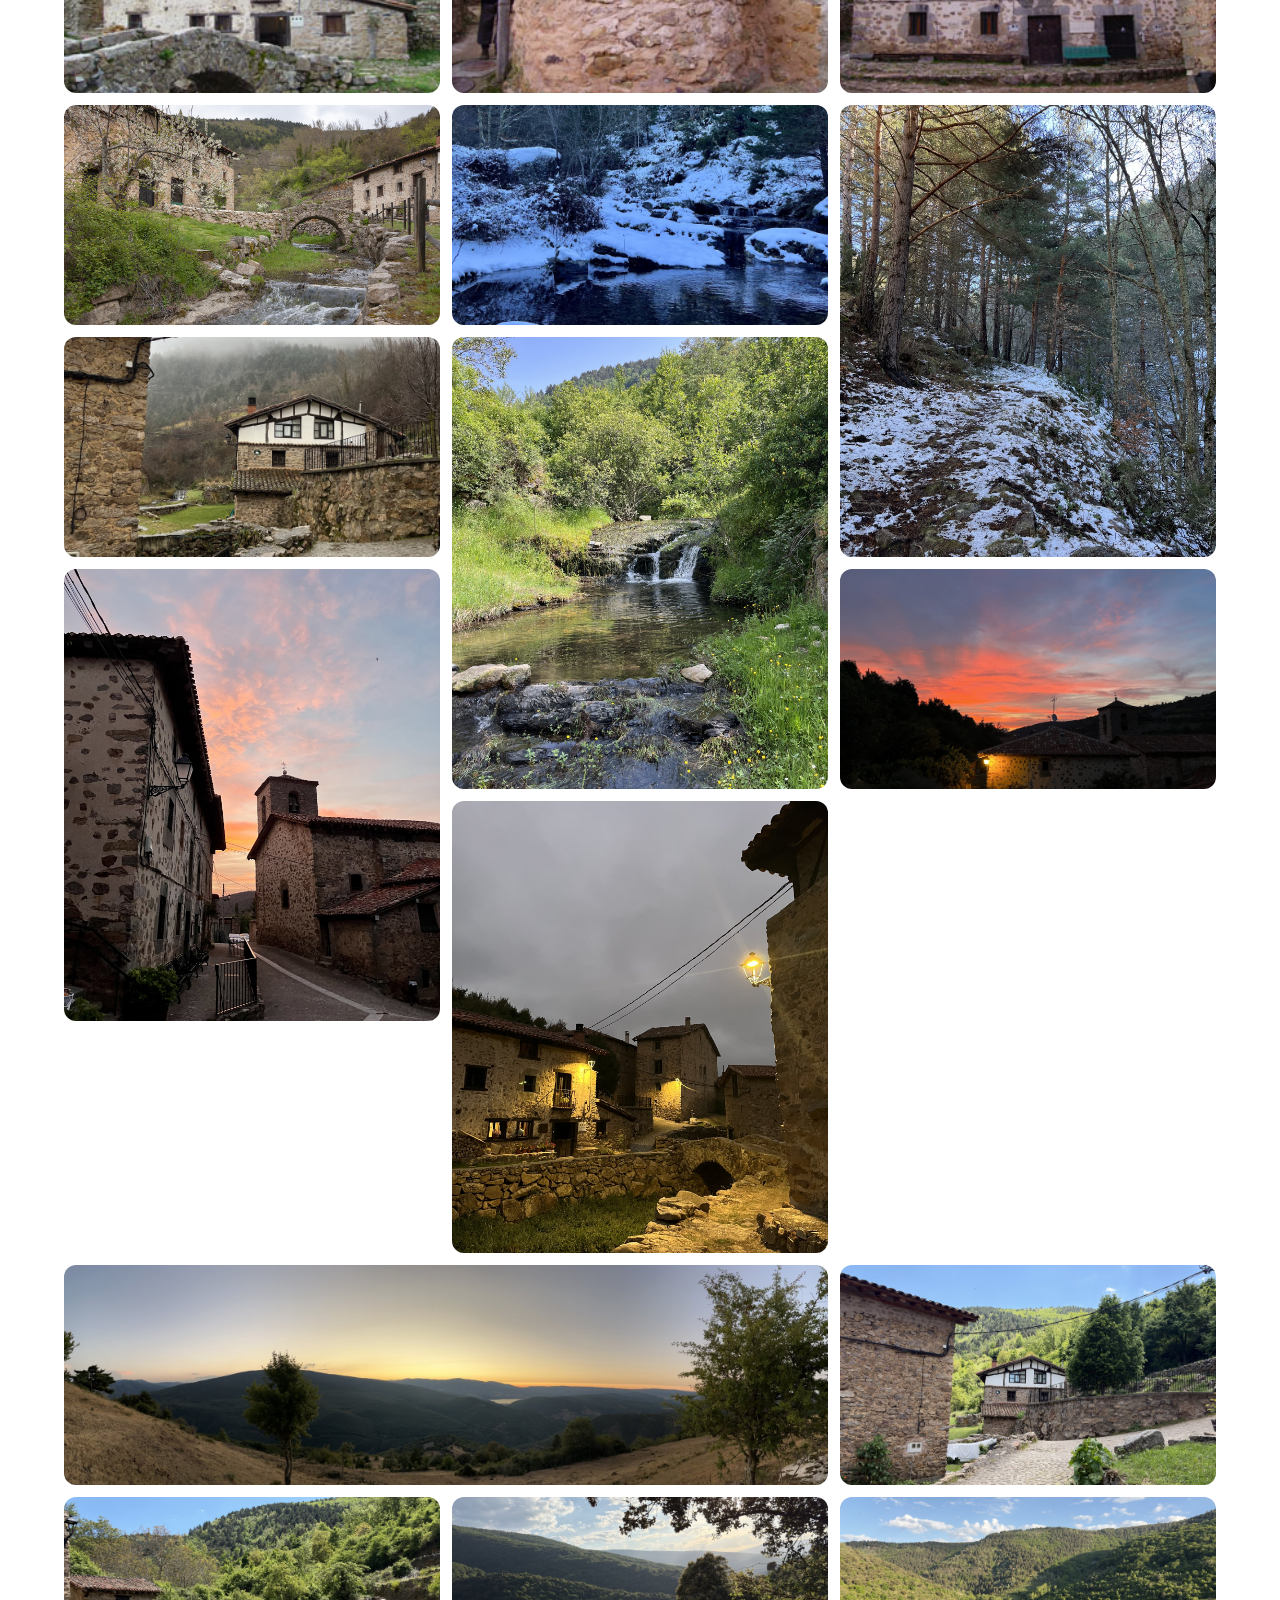
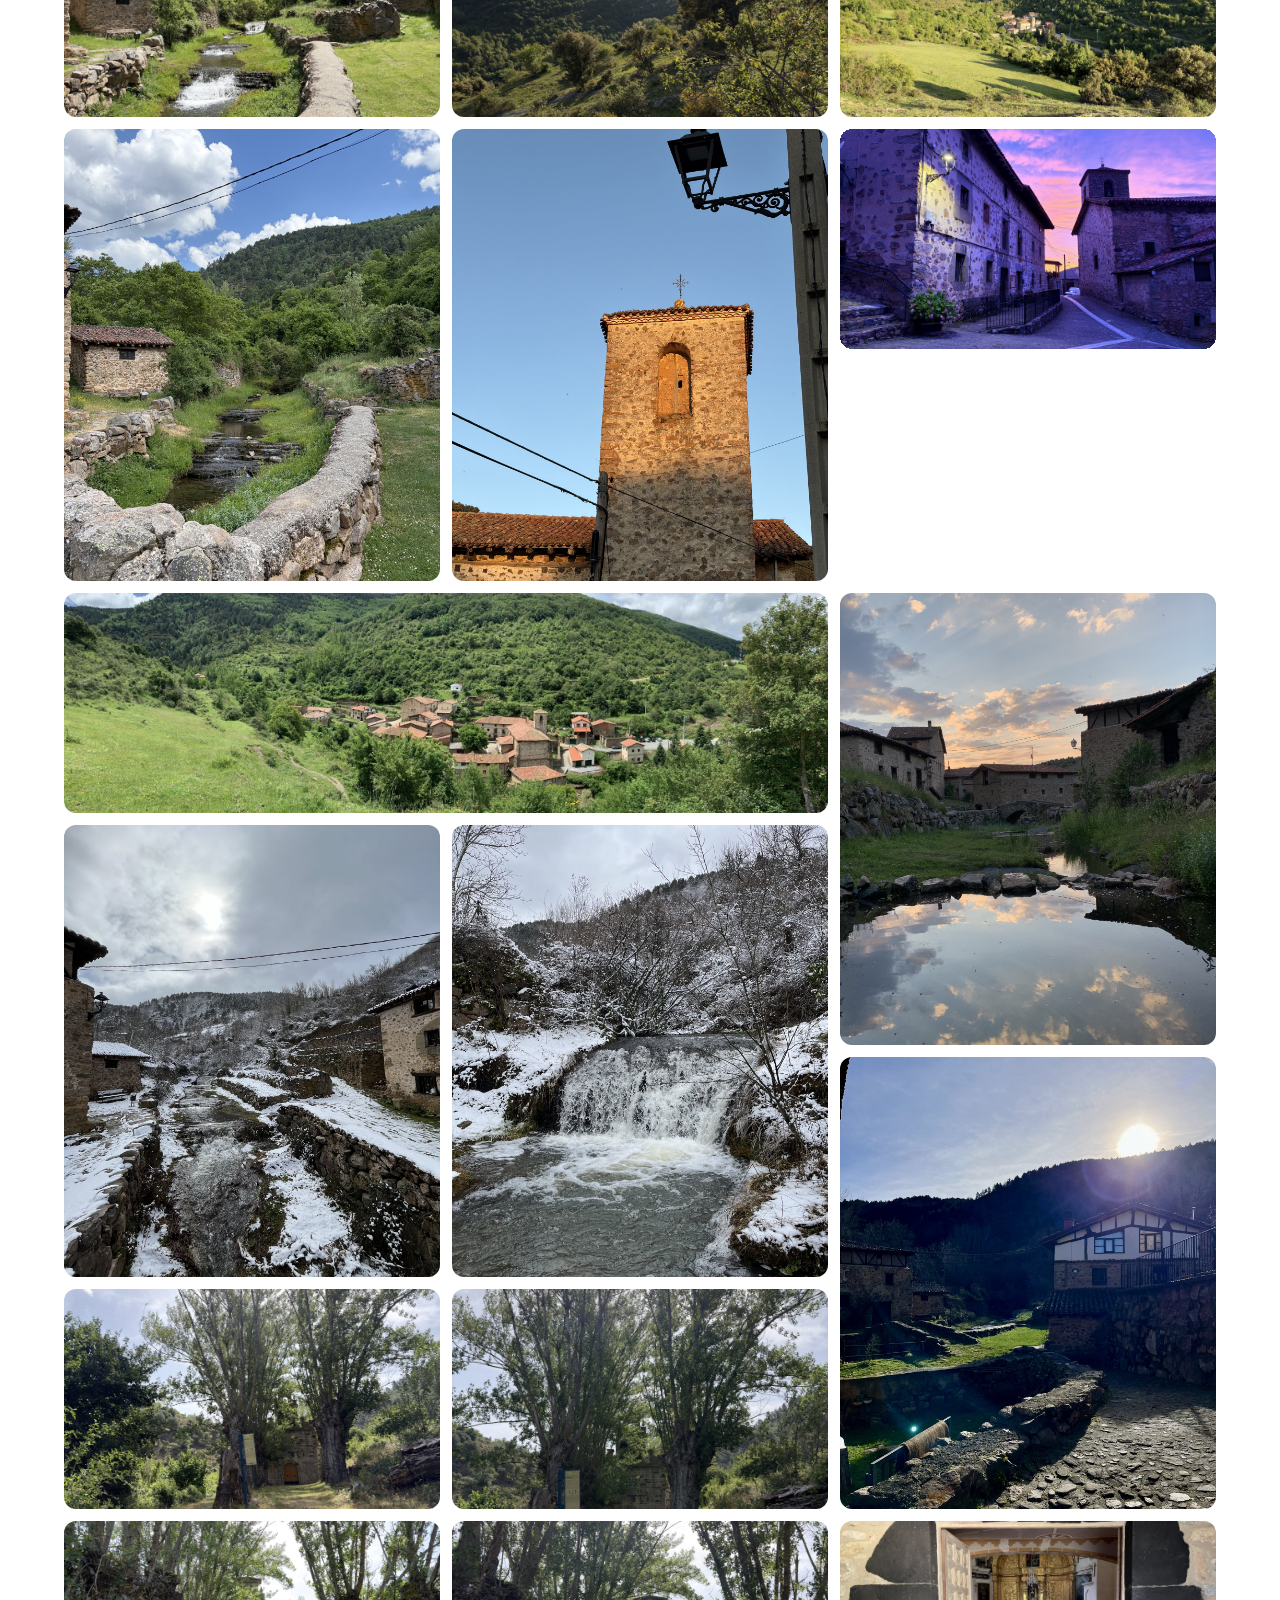
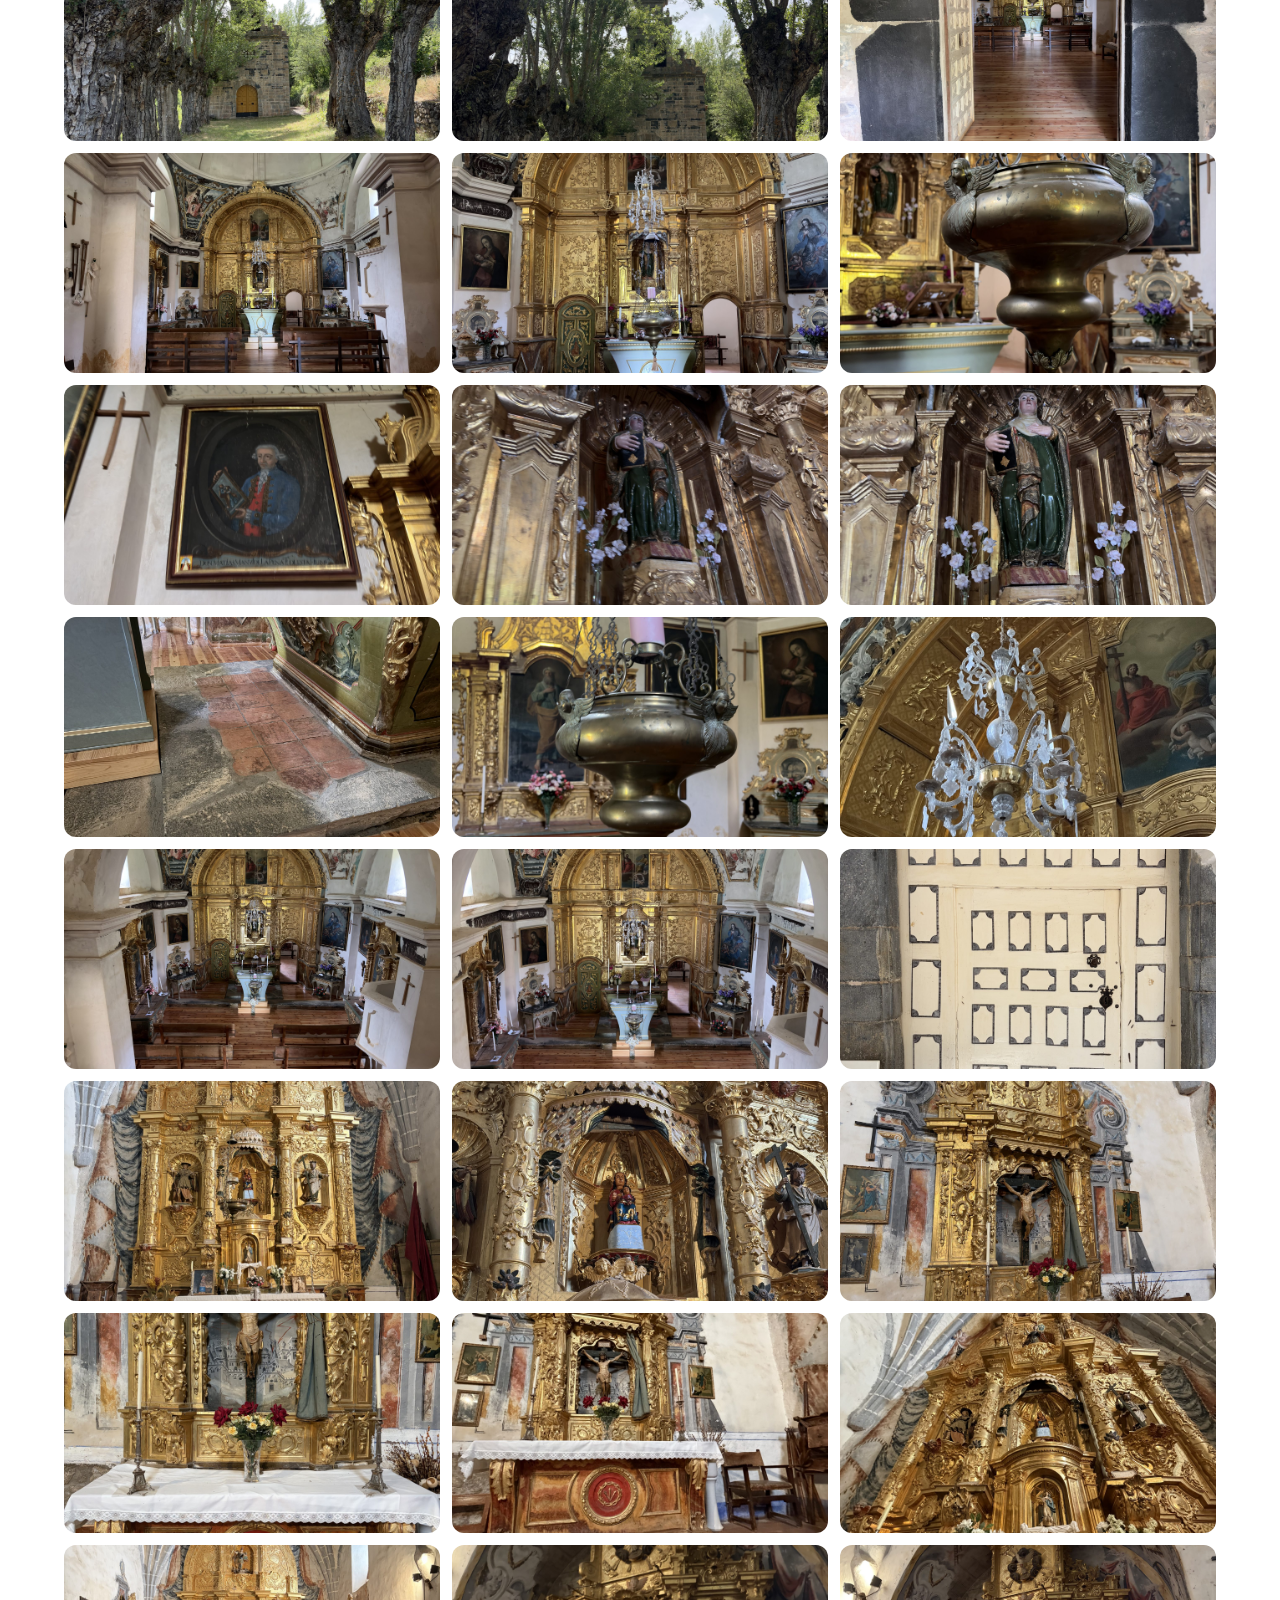
==== commit c4ba22d5: "feat: Added all images in galerry + top menu now is separated from each html" ====
--- a/index.html
+++ b/index.html
@@ -11,70 +11,8 @@
 </head>
 <body>
 
-  <!-- NAV -->
-  <nav class="navbar" id="navbar">
-    <div class="nav-container">
-      <div class="nav-left">
-        <div class="nav-socials">
-          <a href="https://www.facebook.com/people/Asociaci%C3%B3n-Santa-Ana-Aldeanueva-de-Cameros/61591468877687/?locale=es_ES" target="_blank" rel="noopener noreferrer" class="nav-social-link" aria-label="Facebook">
-            <svg viewBox="0 0 24 24" width="16" height="16" fill="currentColor"><path d="M9.101 23.691v-7.98H6.627v-3.667h2.474v-1.58c0-4.085 1.848-5.978 5.858-5.978.401 0 .955.042 1.468.103a8.68 8.68 0 0 1 1.141.195v3.325a8.623 8.623 0 0 0-.653-.036 26.805 26.805 0 0 0-.733-.009c-.707 0-1.259.096-1.675.309a1.686 1.686 0 0 0-.679.622c-.258.42-.374.995-.374 1.752v1.297h3.919l-.386 1.913-.287 1.754h-3.246v8.245C19.396 23.238 24 18.179 24 12.044c0-6.627-5.373-12-12-12s-12 5.373-12 12c0 5.628 3.874 10.35 9.101 11.647Z"/></svg>
-          </a>
-          <a href="https://www.instagram.com/santaanaaldeanuevadecameros?igsh=MTF4cDQ1eTBtcDdrNA==" target="_blank" rel="noopener noreferrer" class="nav-social-link" aria-label="Instagram">
-            <svg viewBox="0 0 24 24" width="16" height="16" fill="currentColor"><path d="M12.017 0C8.396 0 7.989.013 6.756.072 5.526.13 4.71.333 4.014.63a5.9 5.9 0 0 0-2.121 1.379A5.9 5.9 0 0 0 .513 4.13c-.297.696-.5 1.512-.559 2.741C.013 8.106 0 8.512 0 12.017c0 3.505.013 3.911.072 5.145.058 1.229.261 2.045.559 2.741a5.9 5.9 0 0 0 1.379 2.121 5.9 5.9 0 0 0 2.121 1.379c.696.297 1.512.5 2.741.559 1.233.058 1.64.072 5.145.072s3.911-.013 5.145-.072c1.229-.058 2.045-.261 2.741-.559a5.9 5.9 0 0 0 2.121-1.379 5.9 5.9 0 0 0 1.379-2.121c.297-.696.5-1.512.559-2.741.058-1.233.072-1.64.072-5.145s-.013-3.911-.072-5.145c-.058-1.229-.261-2.045-.559-2.741a5.9 5.9 0 0 0-1.379-2.121A5.9 5.9 0 0 0 19.887.63c-.696-.297-1.512-.5-2.741-.559C15.912.013 15.506 0 12.001 0h.016zm0 2.16c3.445 0 3.85.013 5.211.075 1.257.057 1.94.267 2.394.443.601.234 1.031.513 1.482.964.451.451.73.881.964 1.482.176.454.386 1.137.443 2.394.062 1.361.075 1.766.075 5.211s-.013 3.85-.075 5.211c-.057 1.257-.267 1.94-.443 2.394a3.99 3.99 0 0 1-.964 1.482 3.99 3.99 0 0 1-1.482.964c-.454.176-1.137.386-2.394.443-1.36.062-1.766.075-5.211.075s-3.851-.013-5.211-.075c-1.257-.057-1.94-.267-2.394-.443a3.99 3.99 0 0 1-1.482-.964 3.99 3.99 0 0 1-.964-1.482c-.176-.454-.386-1.137-.443-2.394-.061-1.361-.074-1.766-.074-5.211s.013-3.85.074-5.211c.057-1.257.267-1.94.443-2.394.234-.601.513-1.031.964-1.482a3.99 3.99 0 0 1 1.482-.964c.454-.176 1.137-.386 2.394-.443 1.361-.062 1.766-.075 5.211-.075zM12.017 5.838a6.18 6.18 0 1 0 0 12.36 6.18 6.18 0 0 0 0-12.36zm0 10.196a4.017 4.017 0 1 1 0-8.034 4.017 4.017 0 0 1 0 8.034zM19.846 5.595a1.444 1.444 0 1 1-2.888 0 1.444 1.444 0 0 1 2.888 0z"/></svg>
-          </a>
-        </div>
-        <div class="nav-brand">
-          <span class="nav-escudo">⛰️</span>
-          <div>
-            <span class="nav-title">Aldeanueva de Cameros</span>
-            <span class="nav-subtitle">Asociación de Vecinos</span>
-          </div>
-        </div>
-      </div>
-      <button class="nav-toggle" id="navToggle" aria-label="Menú">
-        <span></span><span></span><span></span>
-      </button>
-      <ul class="nav-links" id="navLinks">
-        <li><a href="#inicio">Inicio</a></li>
-        <li class="nav-item-dropdown">
-          <a href="#noticias">Noticias <svg class="nav-chevron" viewBox="0 0 24 24" fill="none" stroke="currentColor" stroke-width="2.5"><path d="M6 9l6 6 6-6"/></svg></a>
-          <ul class="nav-dropdown">
-            <li><a href="#noticias">Últimas noticias</a></li>
-            <li><div class="nav-dropdown-divider"></div></li>
-            <li><a href="historico-noticias.html" class="dropdown-highlight">📰 Histórico de noticias</a></li>
-          </ul>
-        </li>
-        <li class="nav-item-dropdown">
-          <a href="#fiestas">Fiestas <svg class="nav-chevron" viewBox="0 0 24 24" fill="none" stroke="currentColor" stroke-width="2.5"><path d="M6 9l6 6 6-6"/></svg></a>
-          <ul class="nav-dropdown">
-            <li><a href="#fiestas">Programa de fiestas</a></li>
-            <li><div class="nav-dropdown-divider"></div></li>
-            <li><a href="historico-fiestas.html" class="dropdown-highlight">📅 Histórico de fiestas</a></li>
-          </ul>
-        </li>
-        <li class="nav-item-dropdown">
-          <a href="#actividades">Actividades <svg class="nav-chevron" viewBox="0 0 24 24" fill="none" stroke="currentColor" stroke-width="2.5"><path d="M6 9l6 6 6-6"/></svg></a>
-          <ul class="nav-dropdown">
-            <li><a href="#actividades">Próximas actividades</a></li>
-            <li><div class="nav-dropdown-divider"></div></li>
-            <li><a href="historico-actividades.html" class="dropdown-highlight">📋 Histórico de actividades</a></li>
-          </ul>
-        </li>
-        <li><a href="#patrimonio">Patrimonio</a></li>
-        <li><a href="#naturaleza">Naturaleza</a></li>
-        <li><a href="#galeria">Galería</a></li>
-        <li class="nav-item-dropdown">
-          <a href="#contacto">Contacto <svg class="nav-chevron" viewBox="0 0 24 24" fill="none" stroke="currentColor" stroke-width="2.5"><path d="M6 9l6 6 6-6"/></svg></a>
-          <ul class="nav-dropdown">
-            <li><a href="#contacto">Contacto</a></li>
-            <li><div class="nav-dropdown-divider"></div></li>
-            <li><a href="merchandising.html" class="dropdown-highlight">🛍️ Tienda</a></li>
-            <li><a href="documentos.html" class="dropdown-highlight">📄 Documentos</a></li>
-          </ul>
-        </li>
-      </ul>
-    </div>
-  </nav>
+  <!-- NAV (loaded from assets/partials/navbar.html) -->
+  <div id="site-navbar-placeholder"></div>
 
   <!-- HERO -->
   <section class="hero" id="inicio">
@@ -740,6 +678,7 @@
   <script src="assets/js/rutas.js" defer></script>
   <script src="assets/js/fiestas.js?v=2" defer></script>
   <script src="assets/js/site-config.js" defer></script>
+  <script src="assets/js/include-nav.js" defer></script>
   <script src="assets/js/include-footer.js" defer></script>
 </body>
 </html>
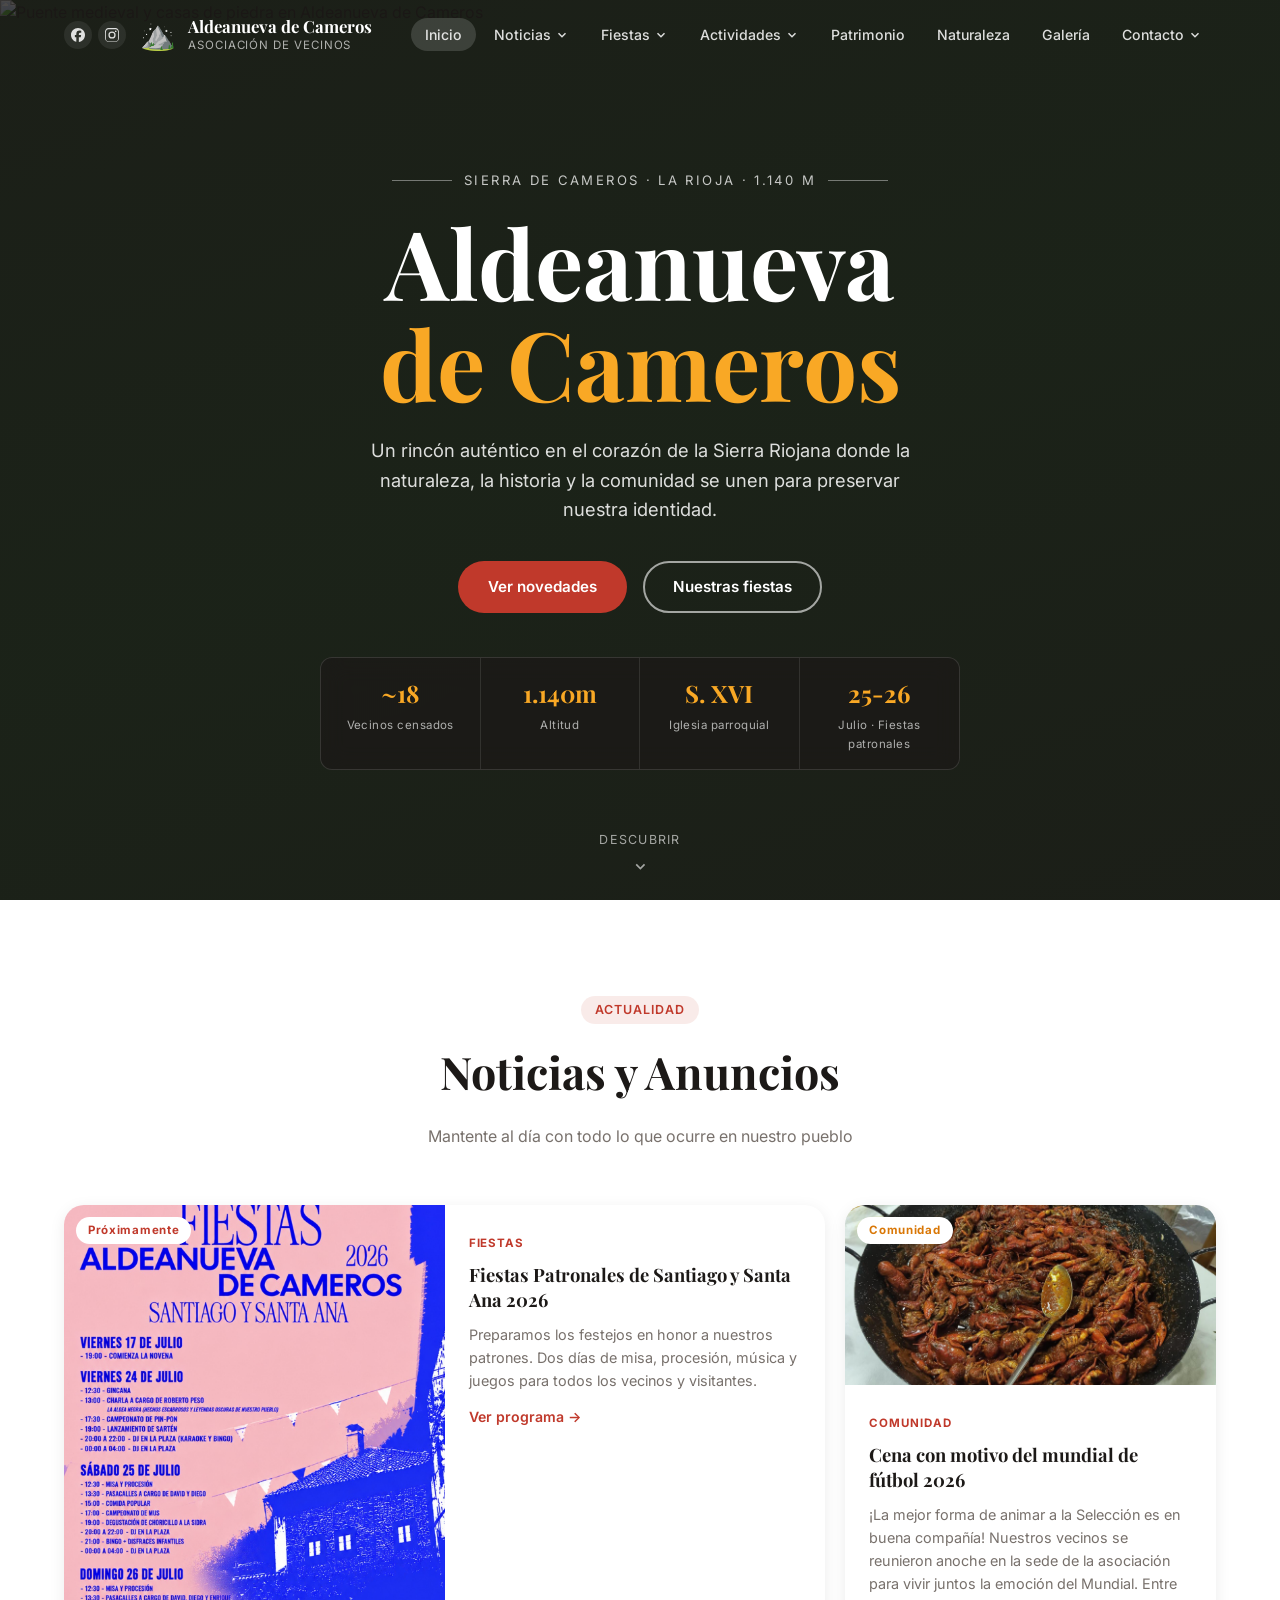
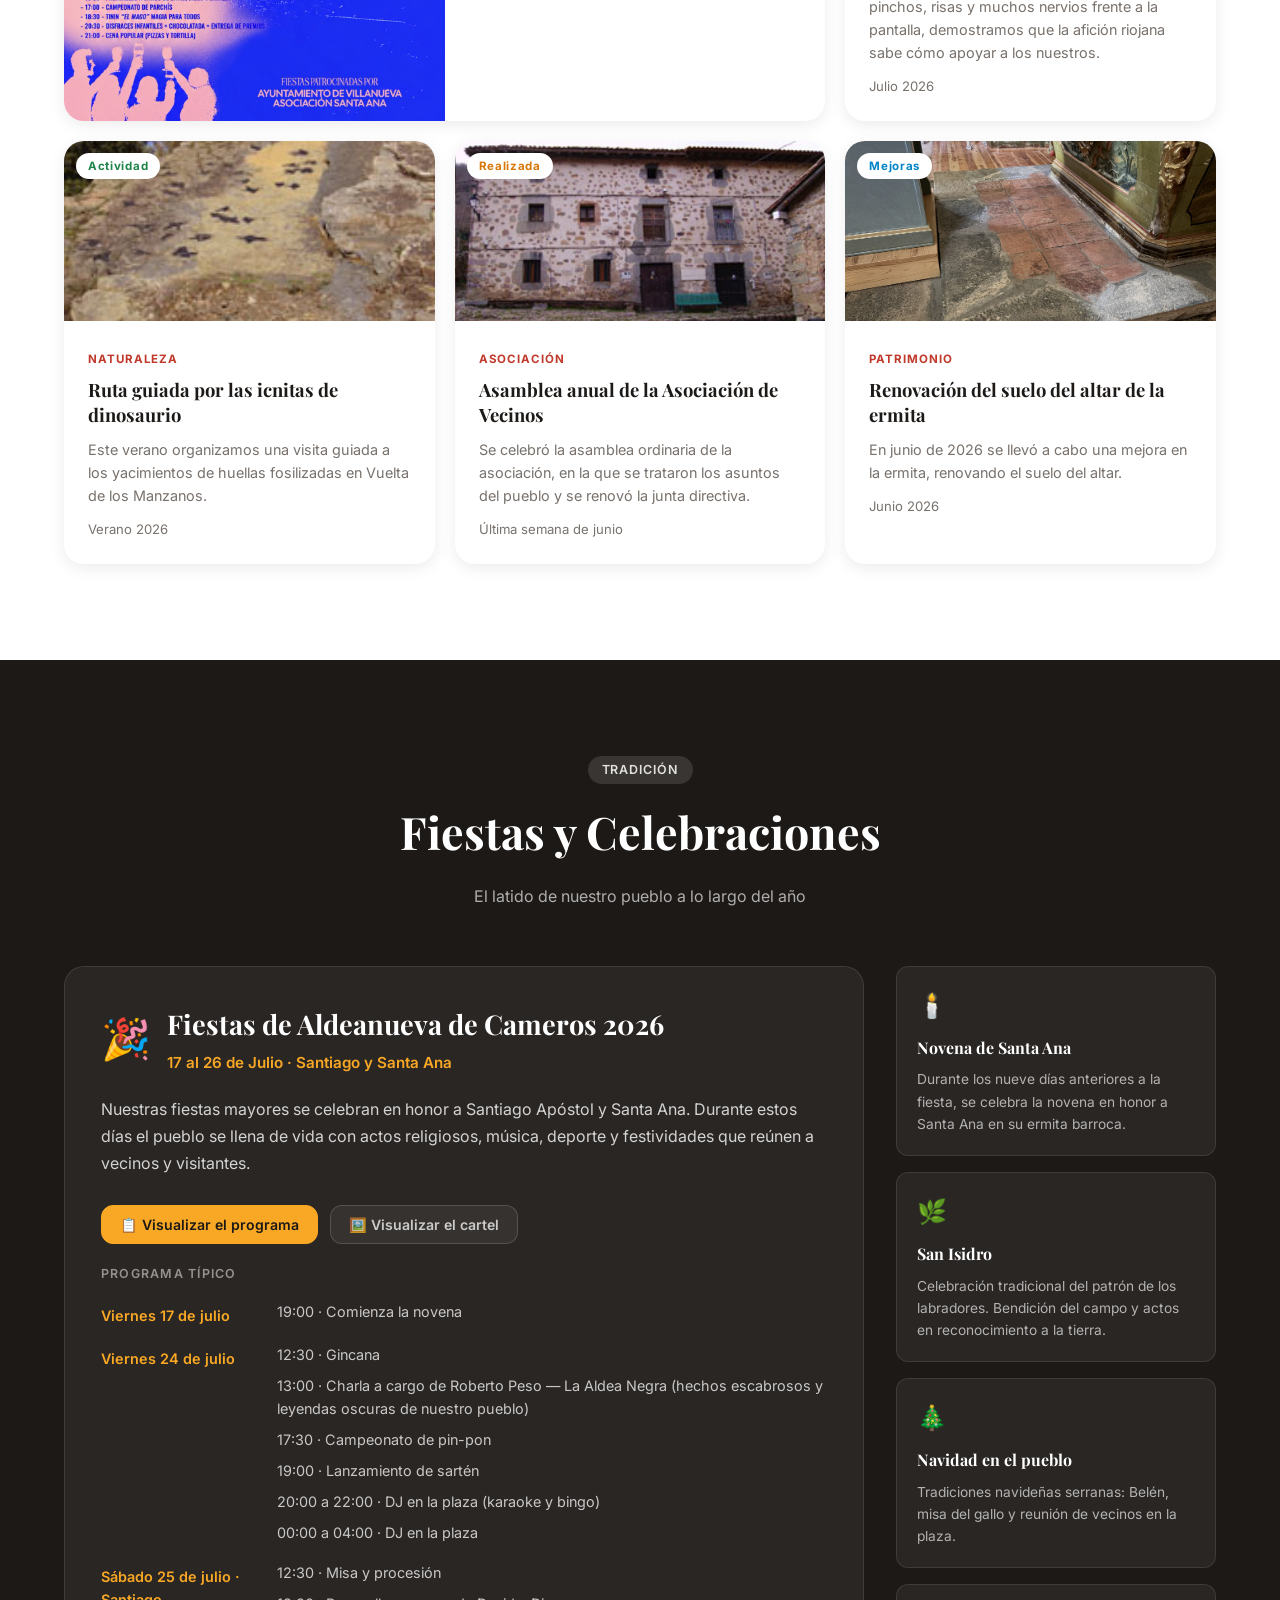
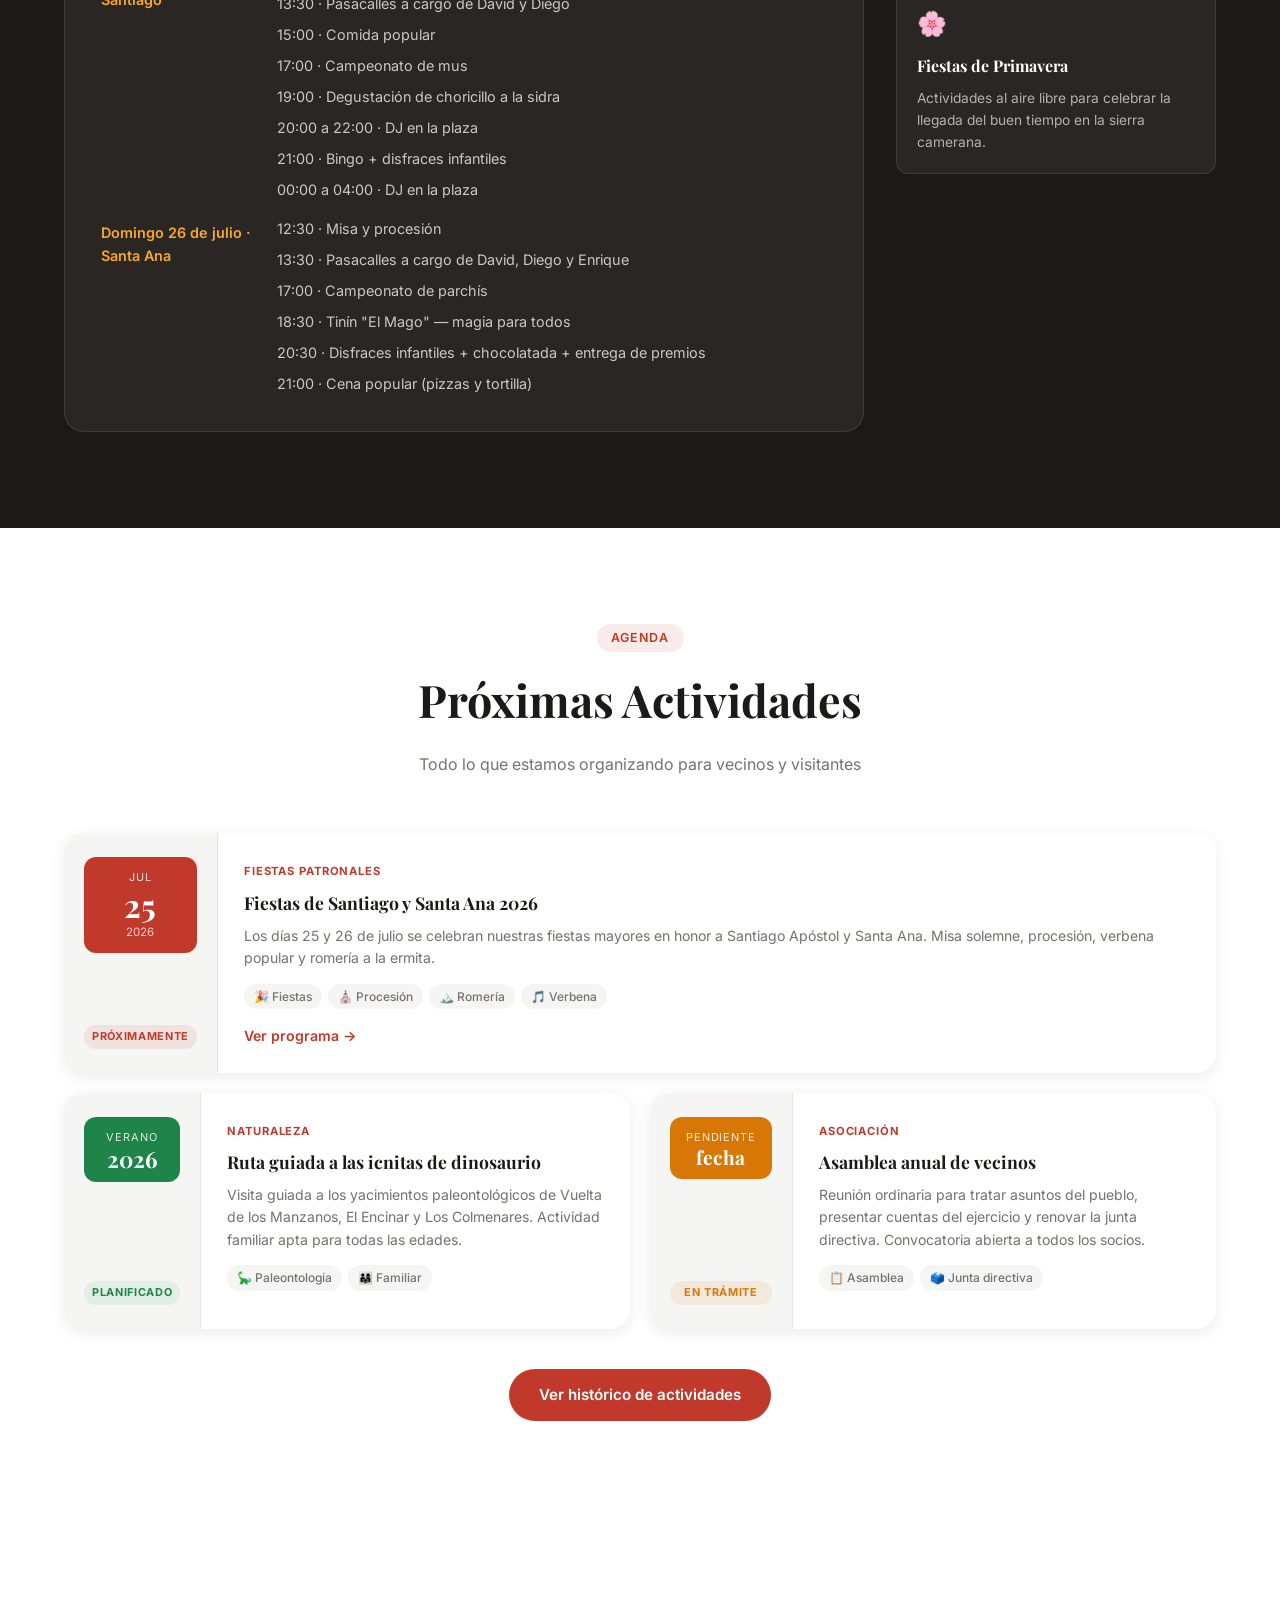
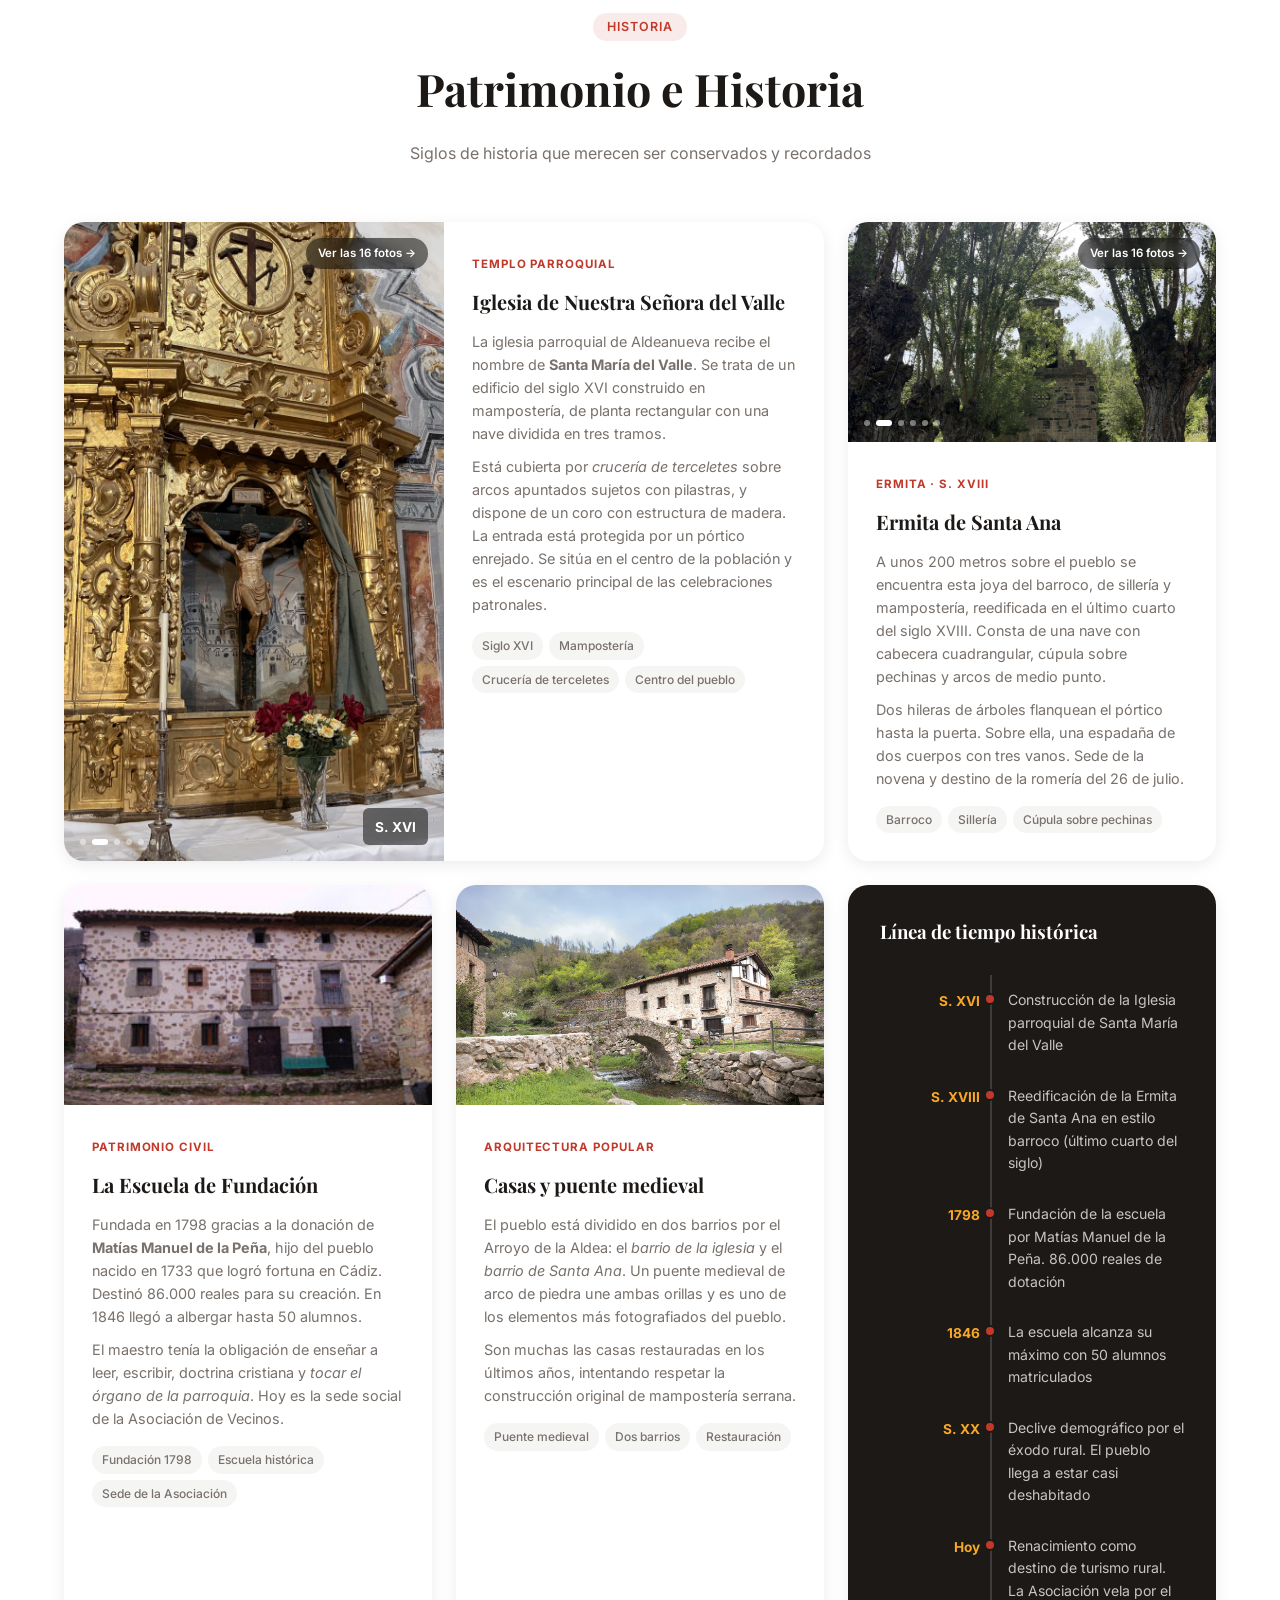
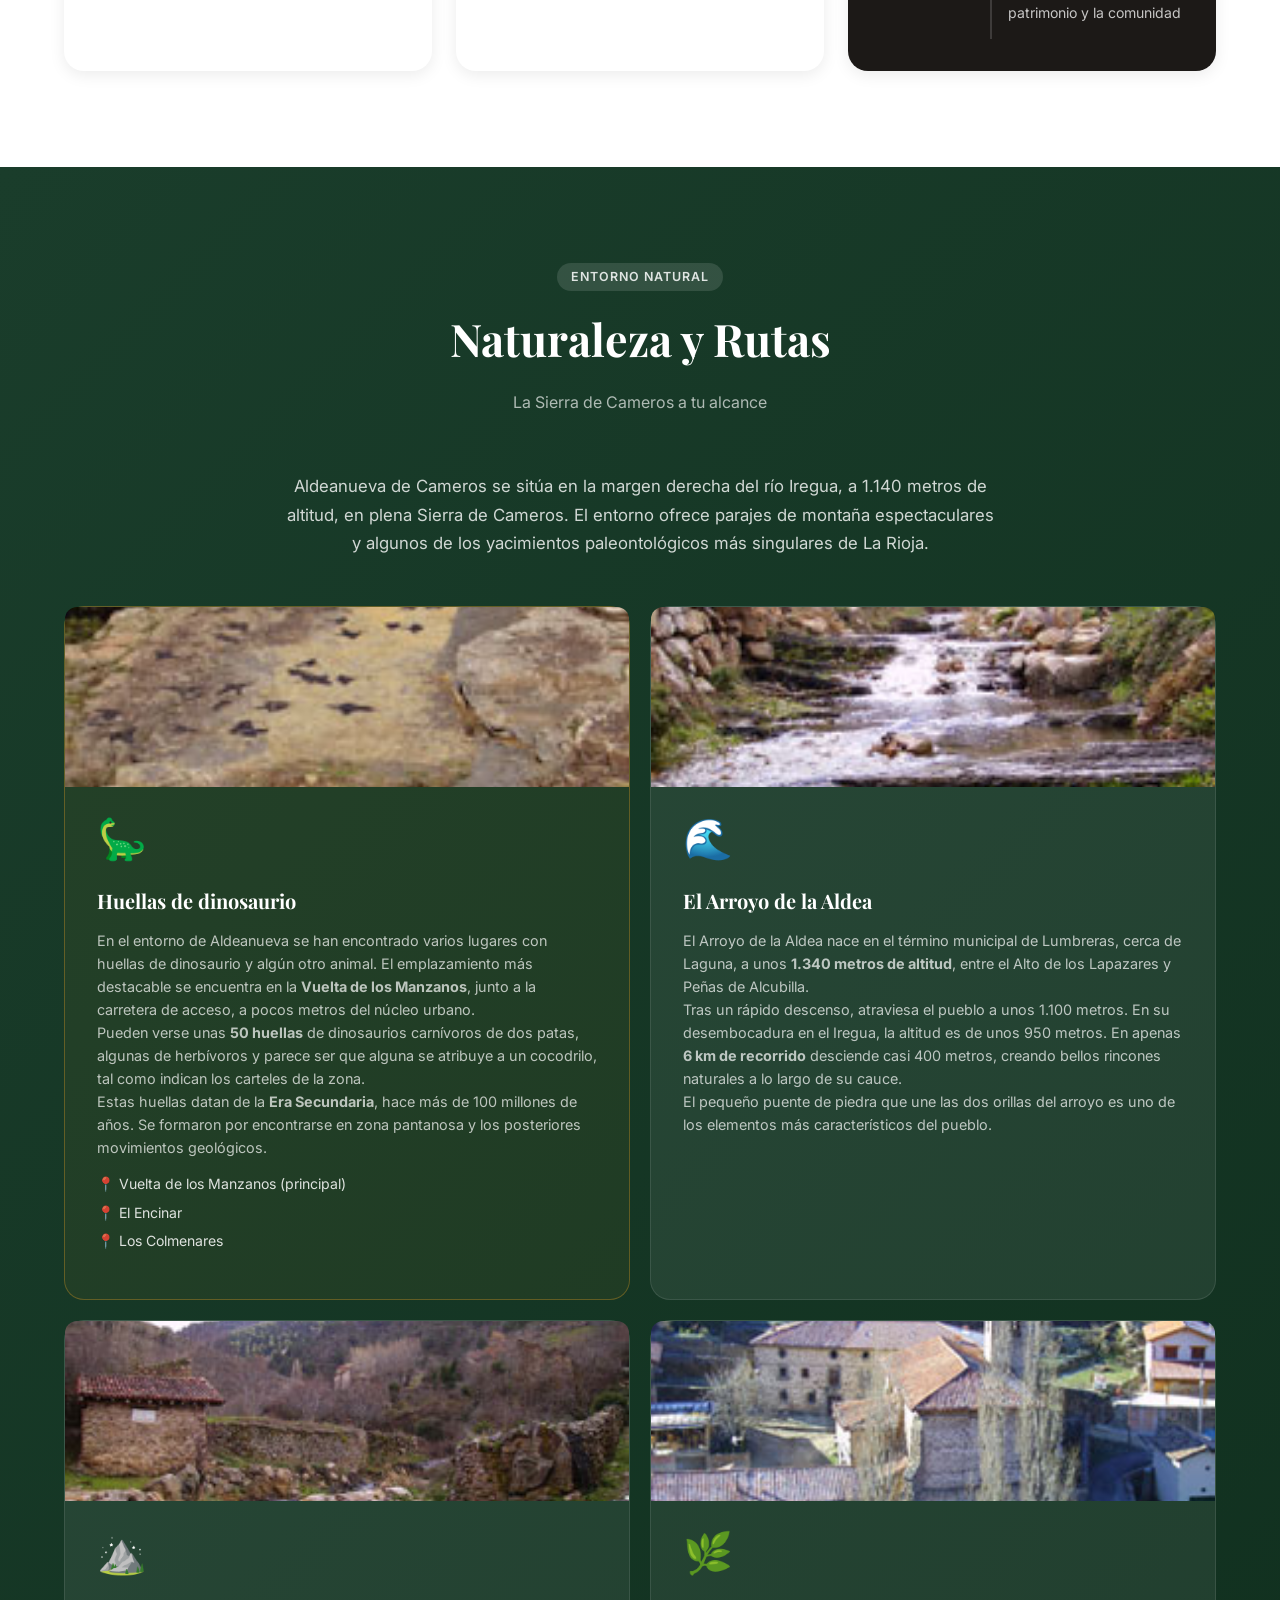
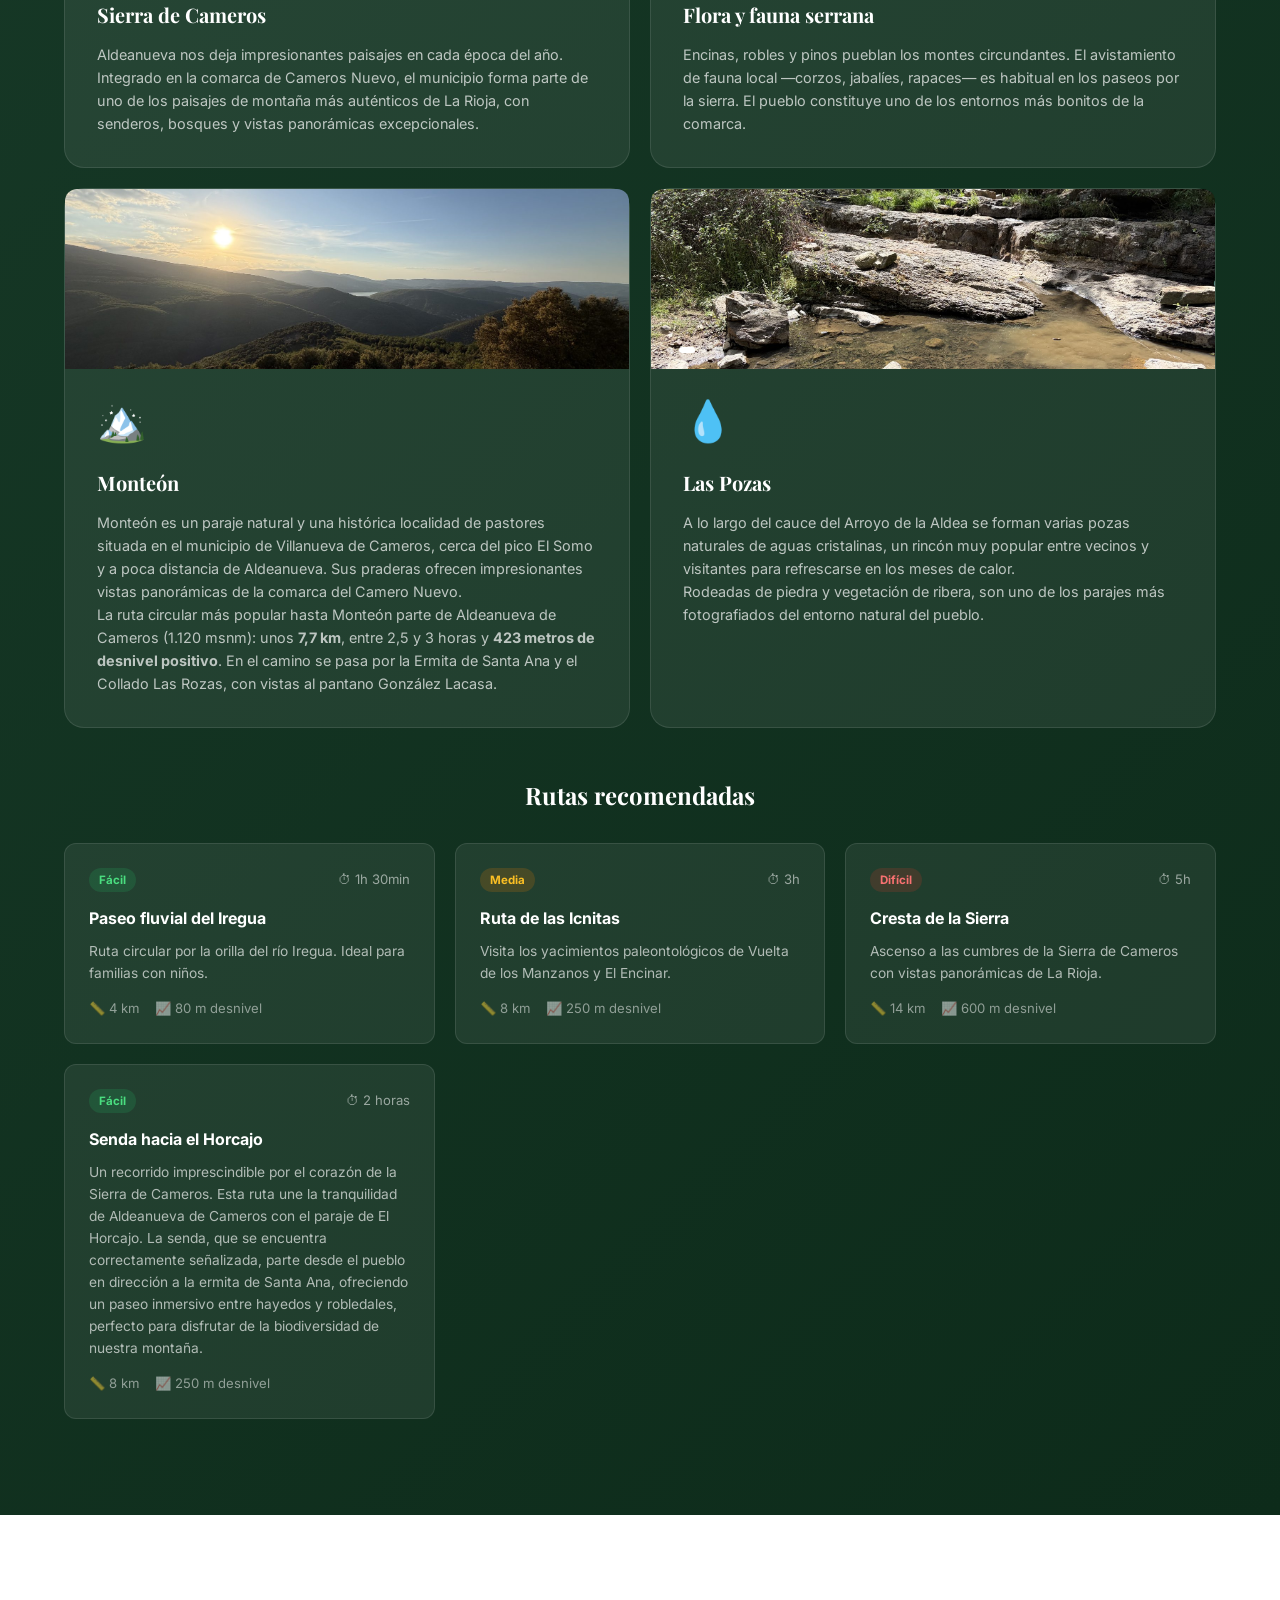
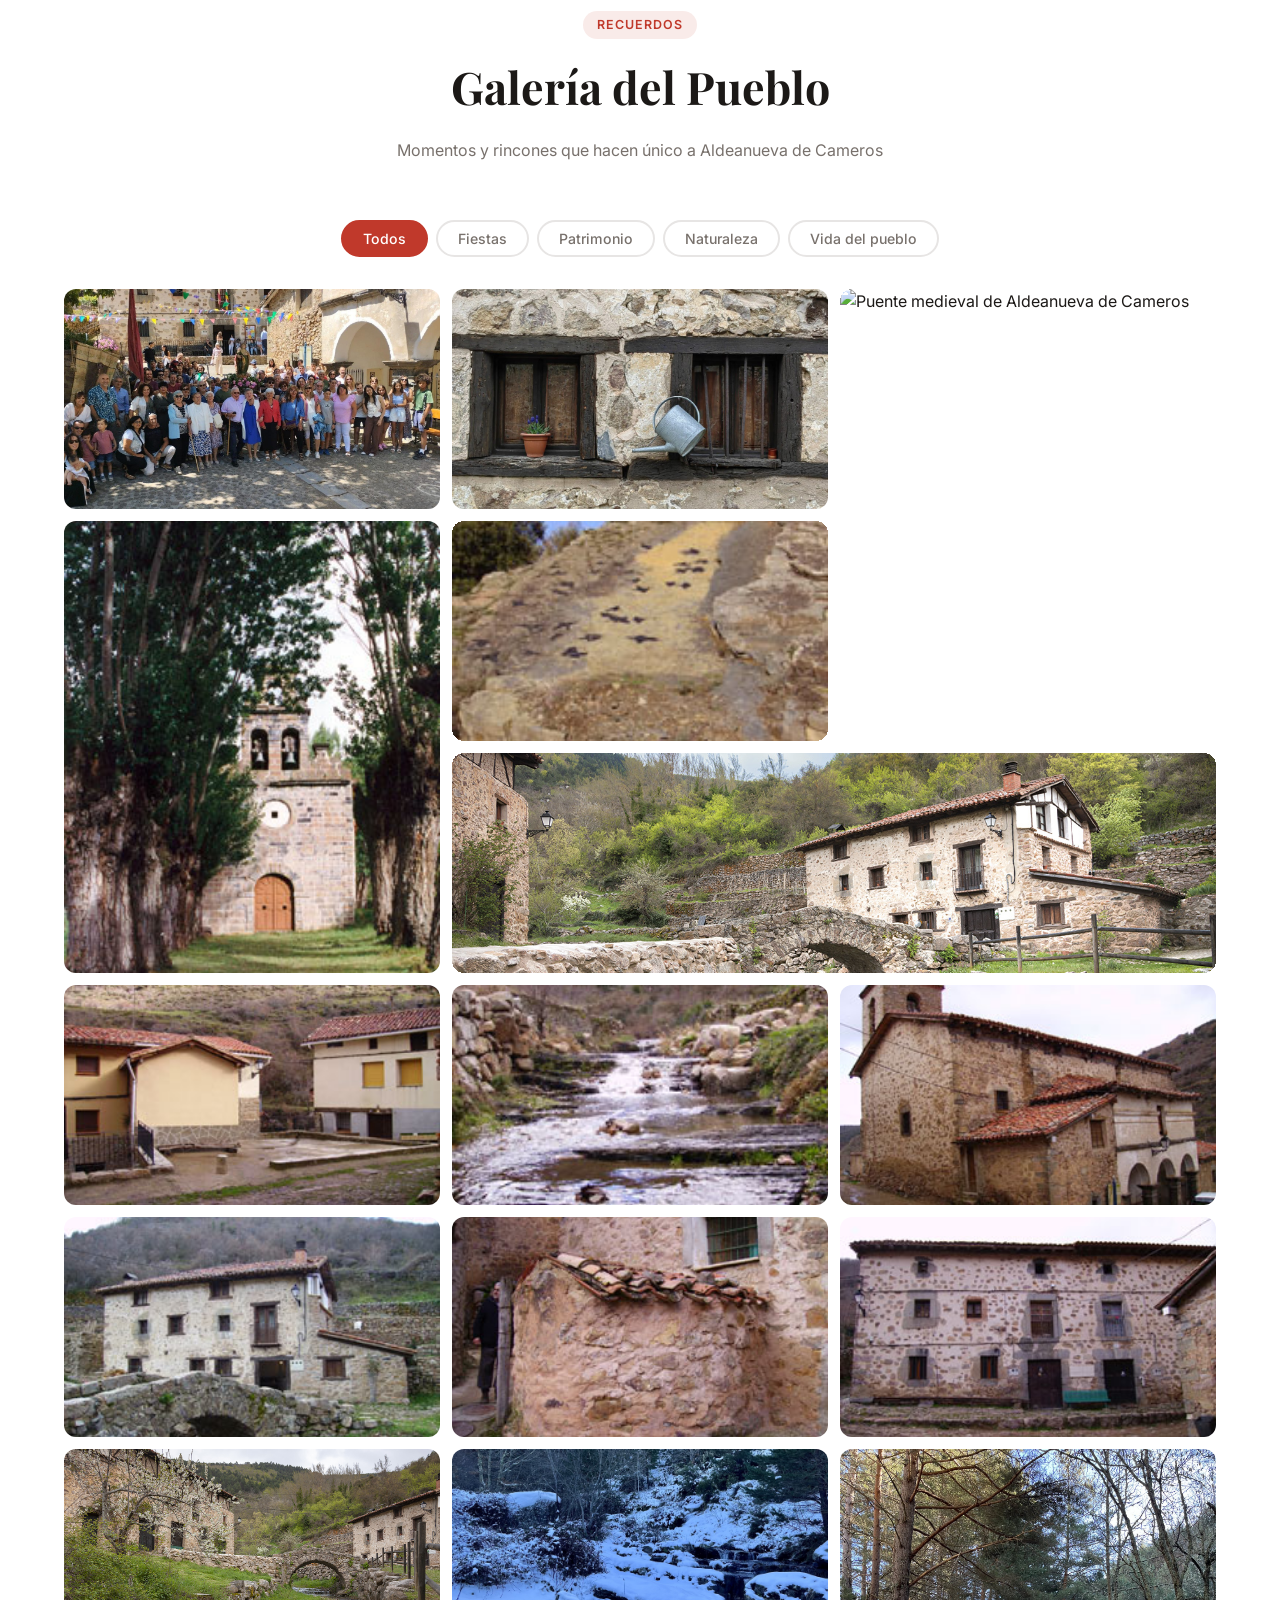
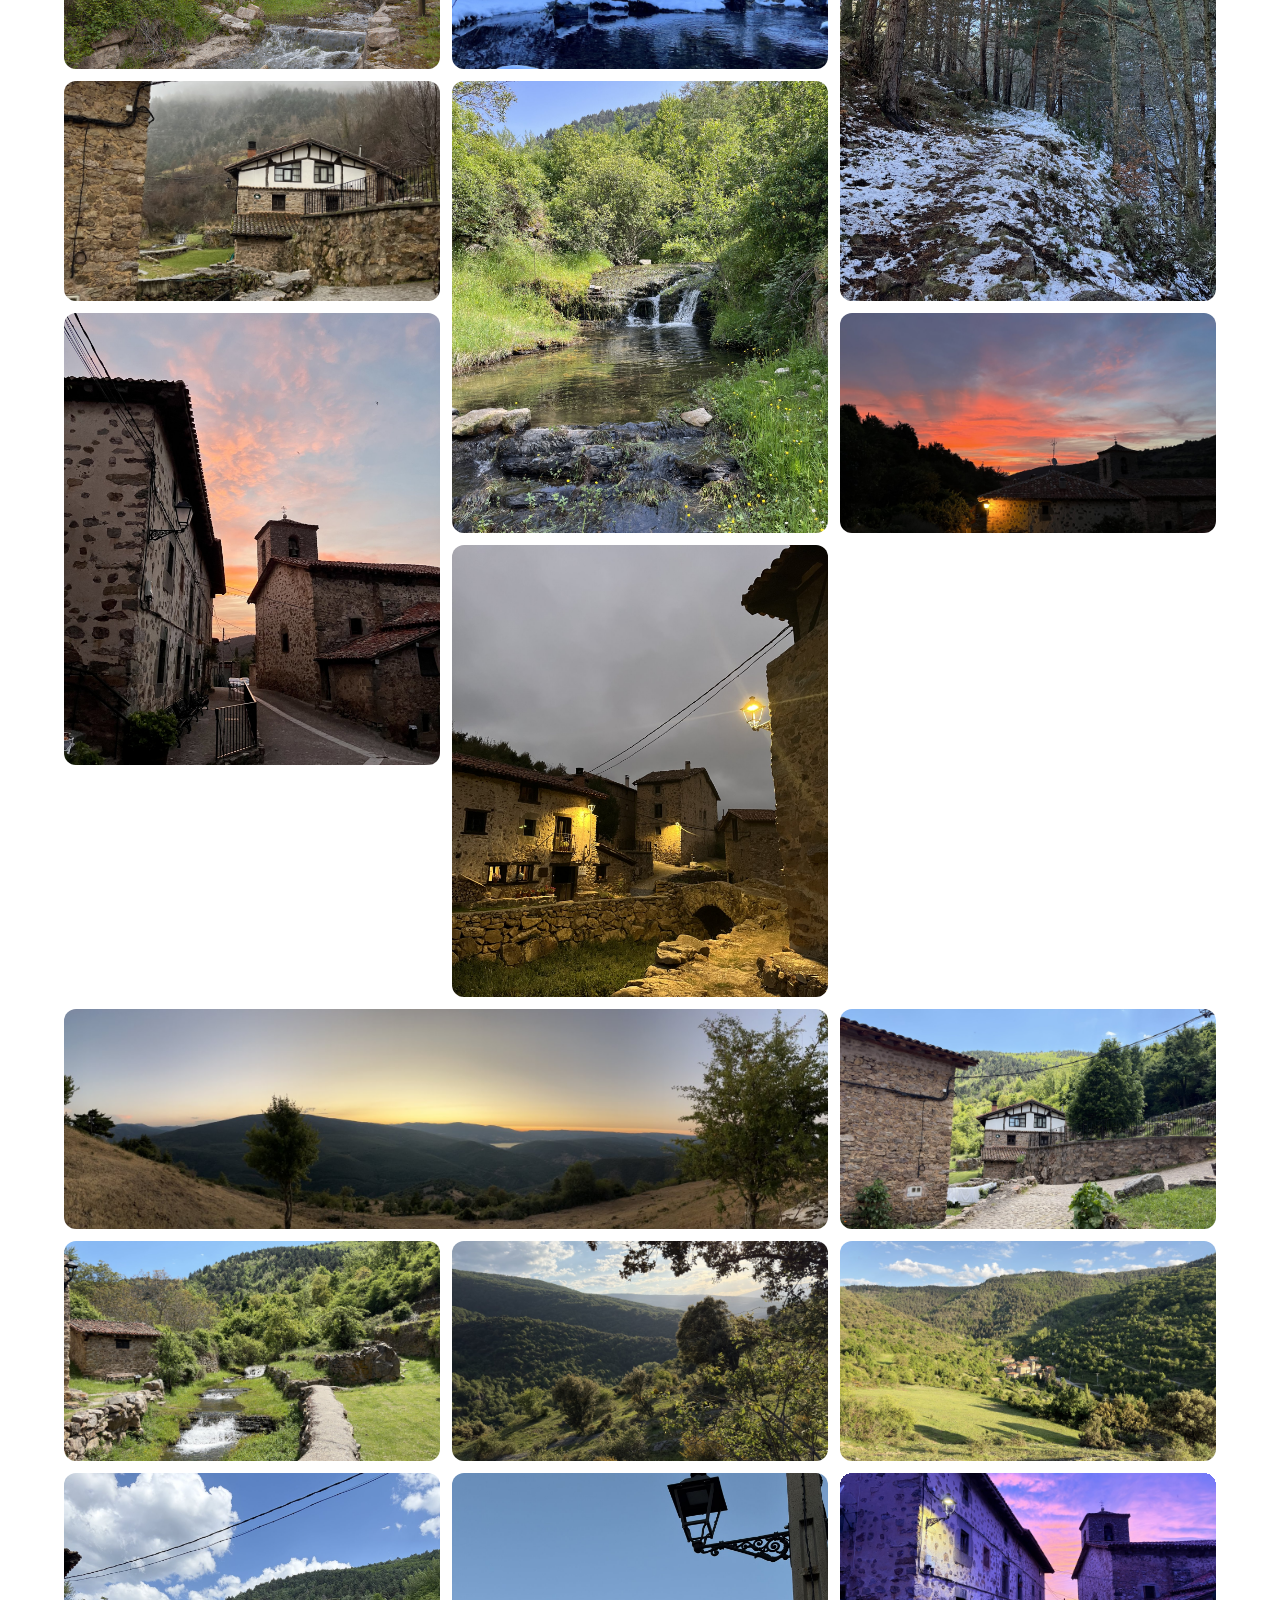
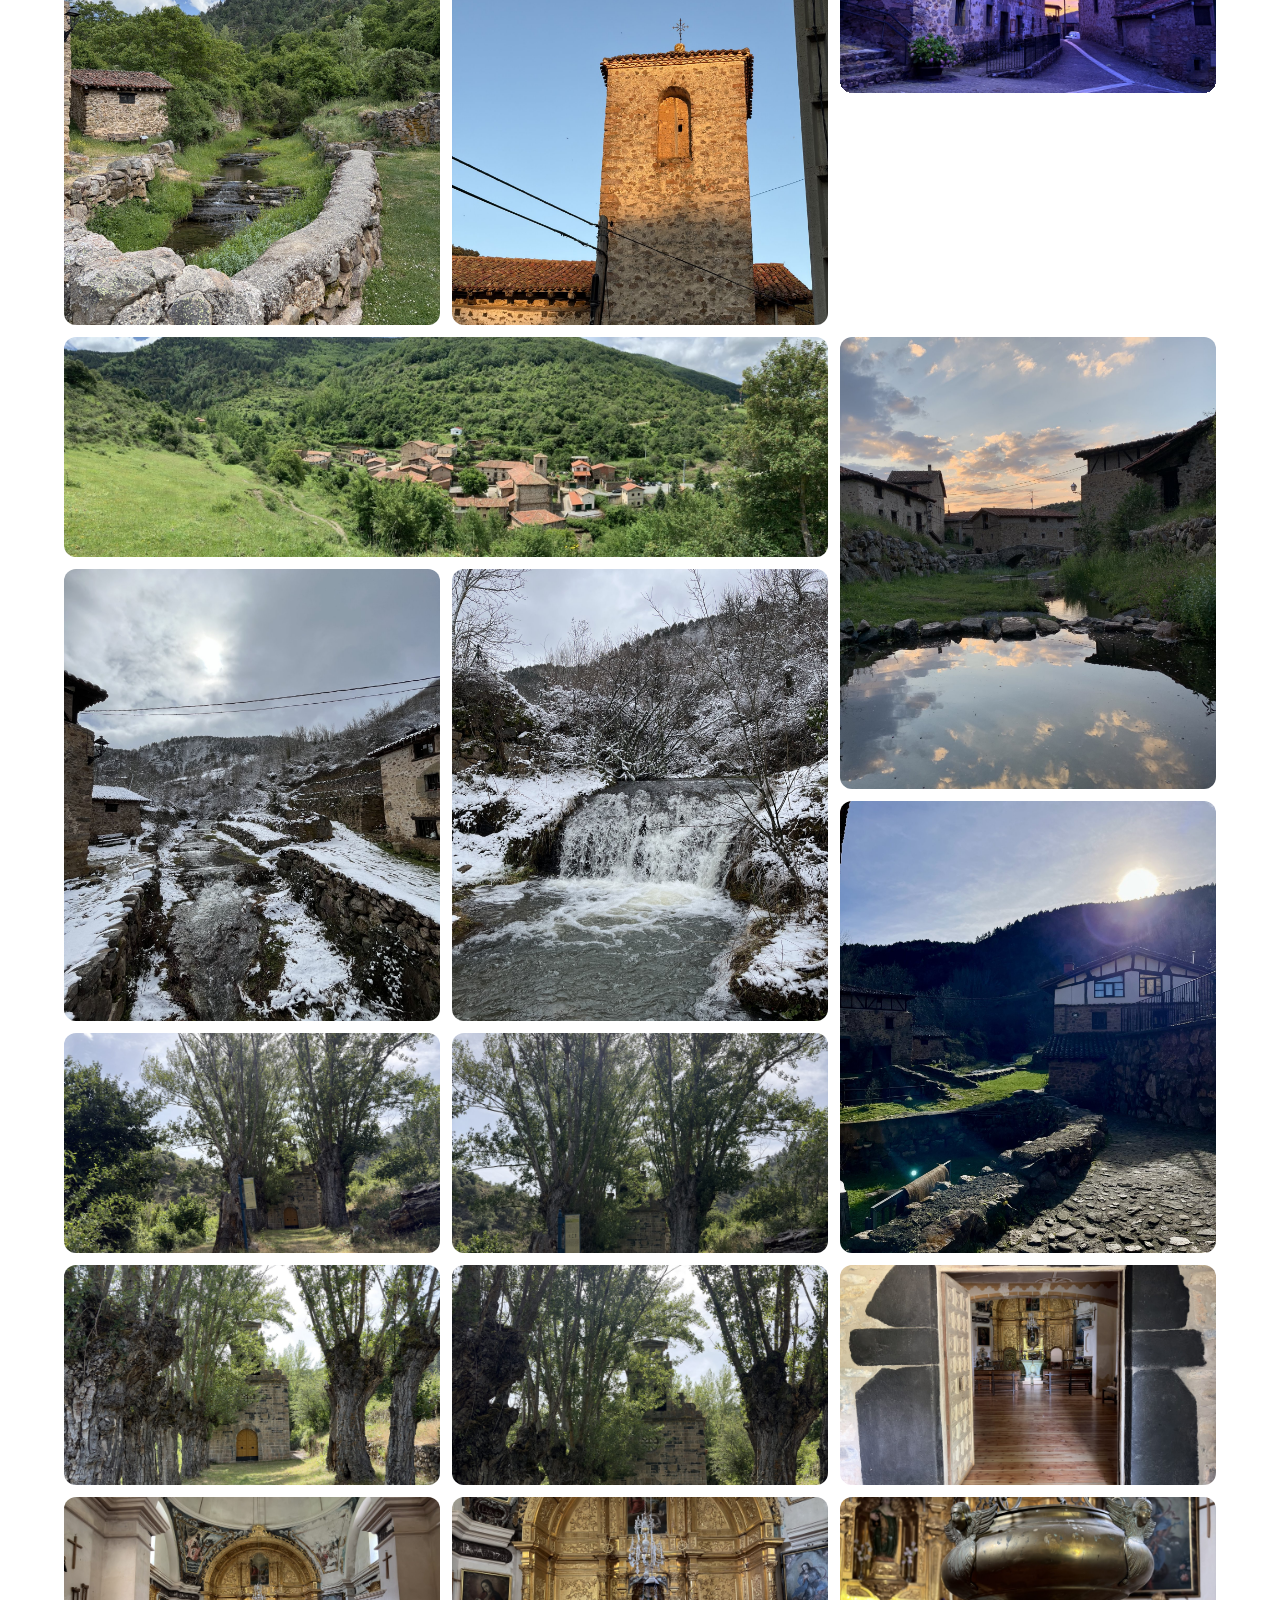
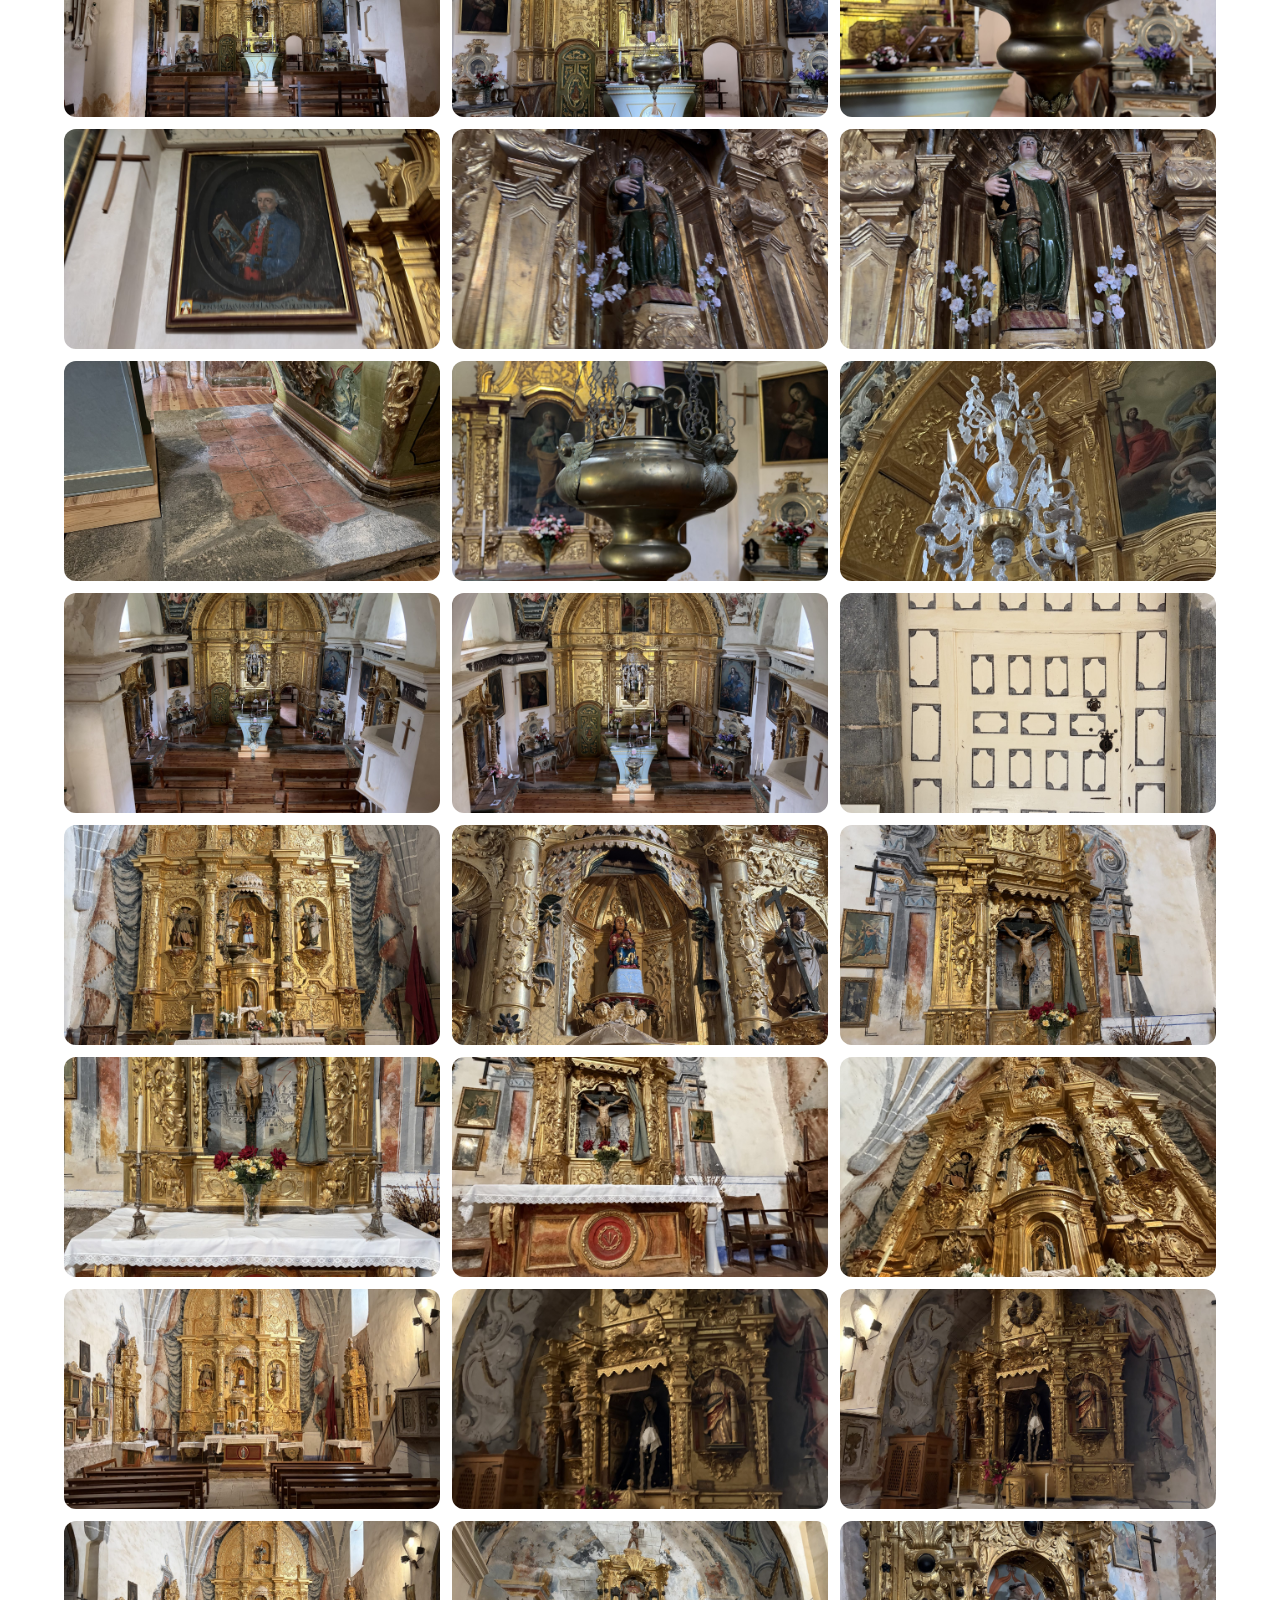
==== commit 8e1a5f6a: "feat: delete Rehabilitación de la fuente del pueblo activity" ====
--- a/index.html
+++ b/index.html
@@ -191,25 +191,6 @@
             <div class="actividad-tags">
               <span>📋 Asamblea</span>
               <span>🗳️ Junta directiva</span>
-            </div>
-          </div>
-        </div>
-
-        <div class="actividad-card">
-          <div class="actividad-card-aside">
-            <div class="actividad-fecha-bloque actividad-fecha-bloque--blue">
-              <span class="actividad-mes">En</span>
-              <span class="actividad-dia" style="font-size:1.2rem">trámite</span>
-            </div>
-            <span class="actividad-estado actividad-estado--tramite">Solicitud</span>
-          </div>
-          <div class="actividad-card-body">
-            <span class="actividad-cat">Mejoras del pueblo</span>
-            <h3>Rehabilitación de la fuente del pueblo</h3>
-            <p>Tramitación ante el Ayuntamiento de Villanueva de Cameros de la restauración de la fuente tradicional del casco urbano. Informe técnico en curso.</p>
-            <div class="actividad-tags">
-              <span>⛲ Patrimonio</span>
-              <span>🏗️ Obras</span>
             </div>
           </div>
         </div>
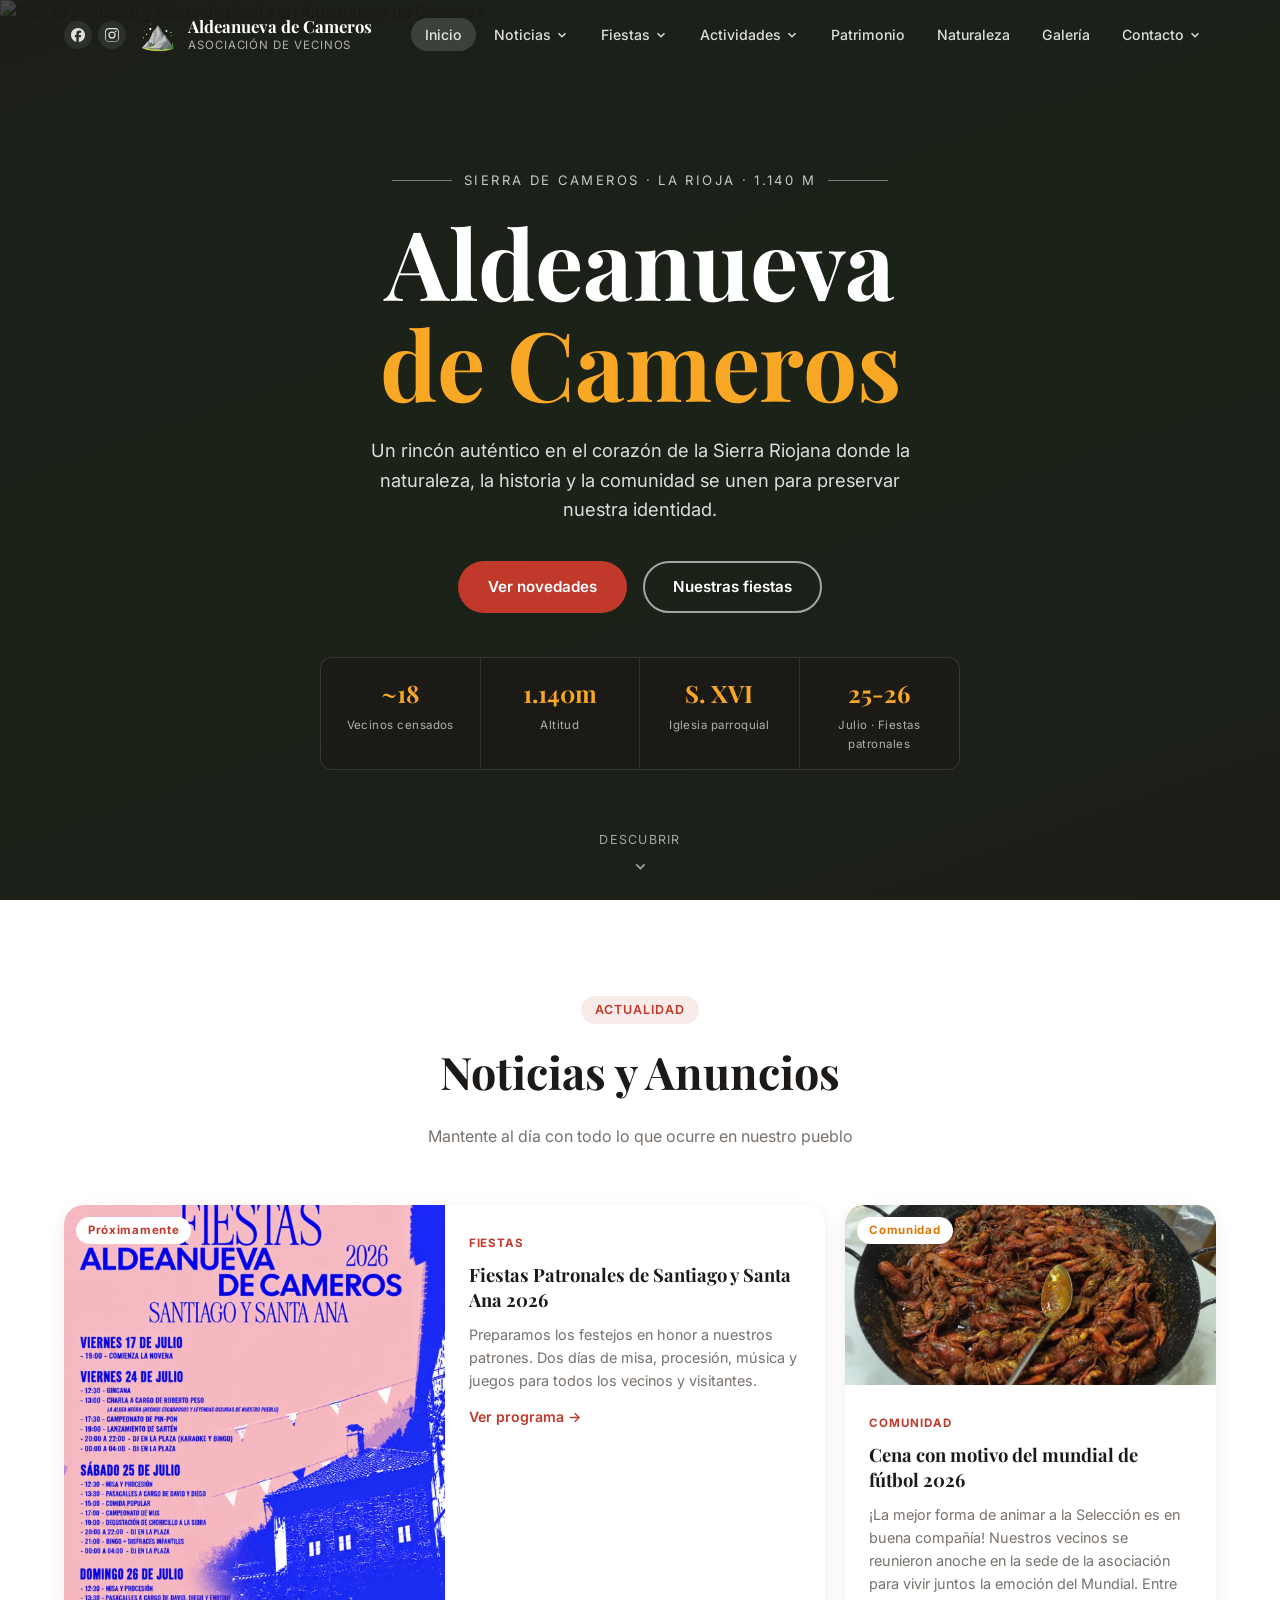
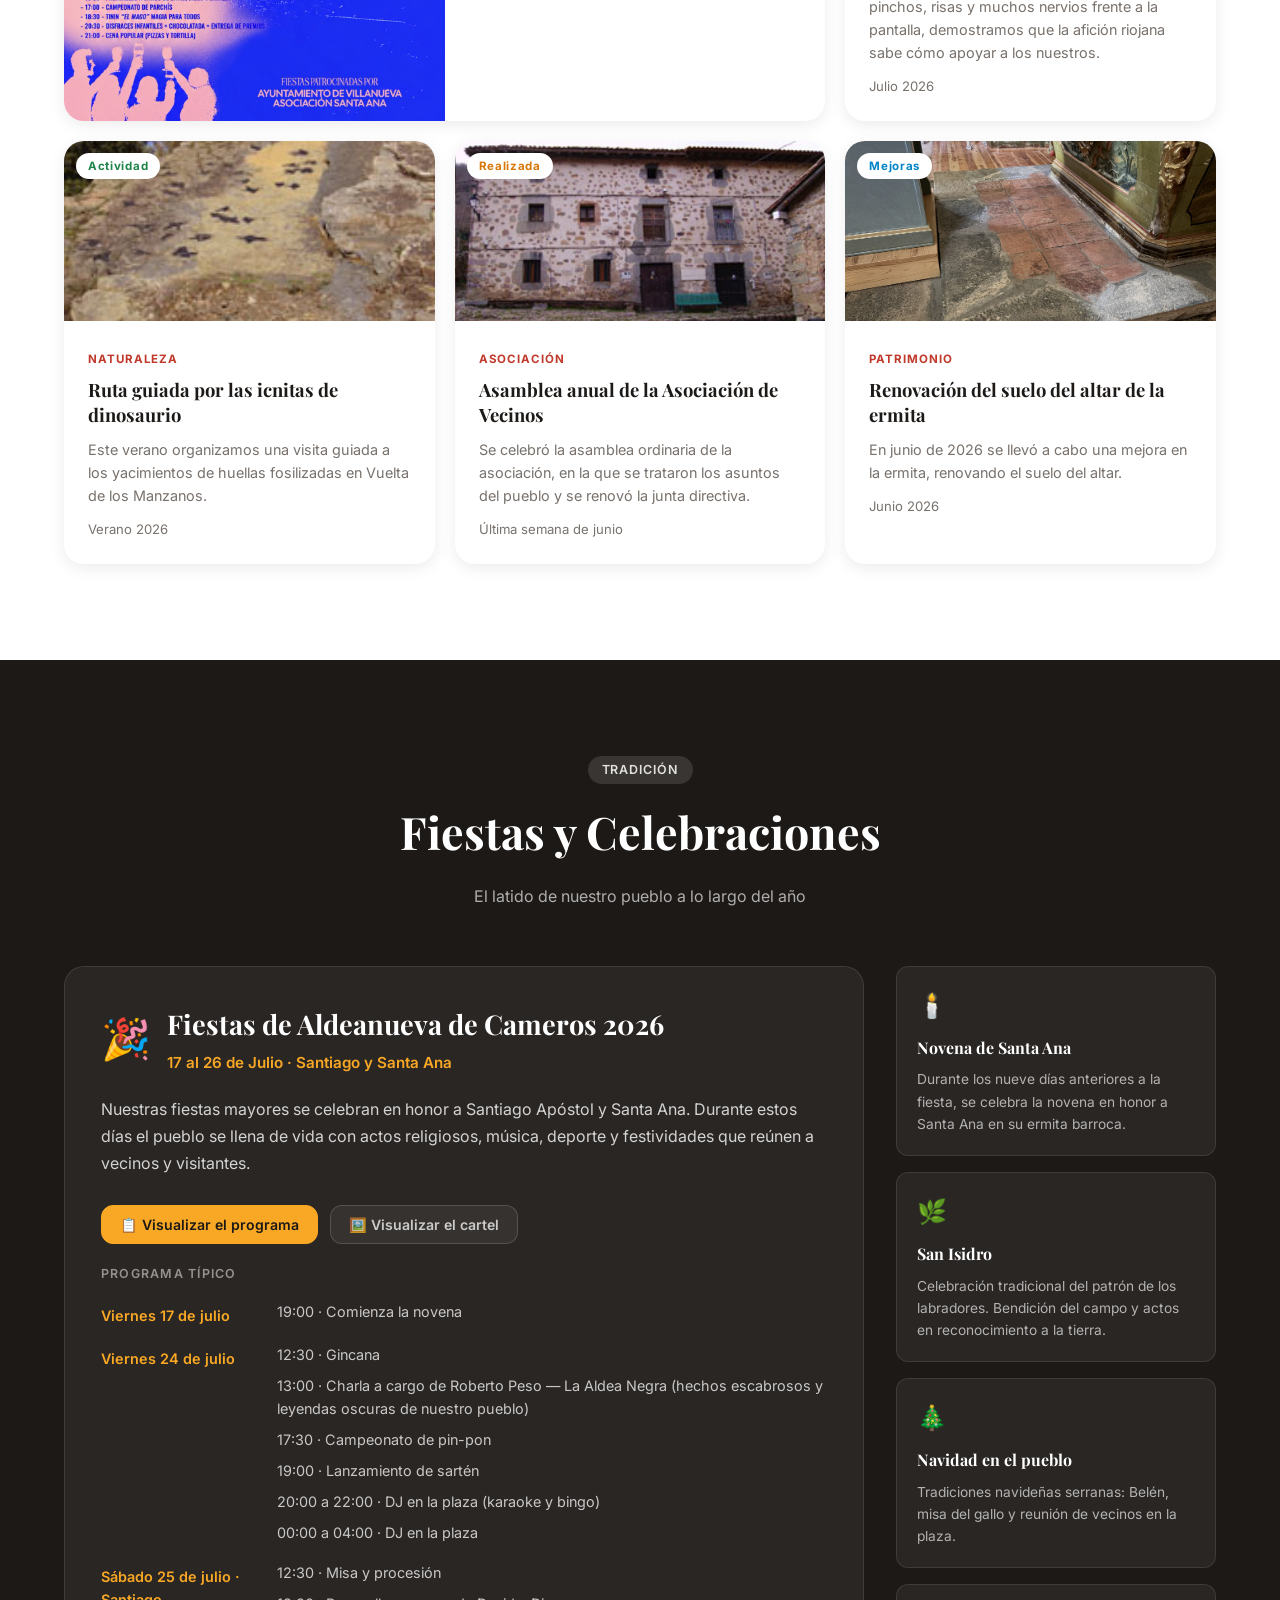
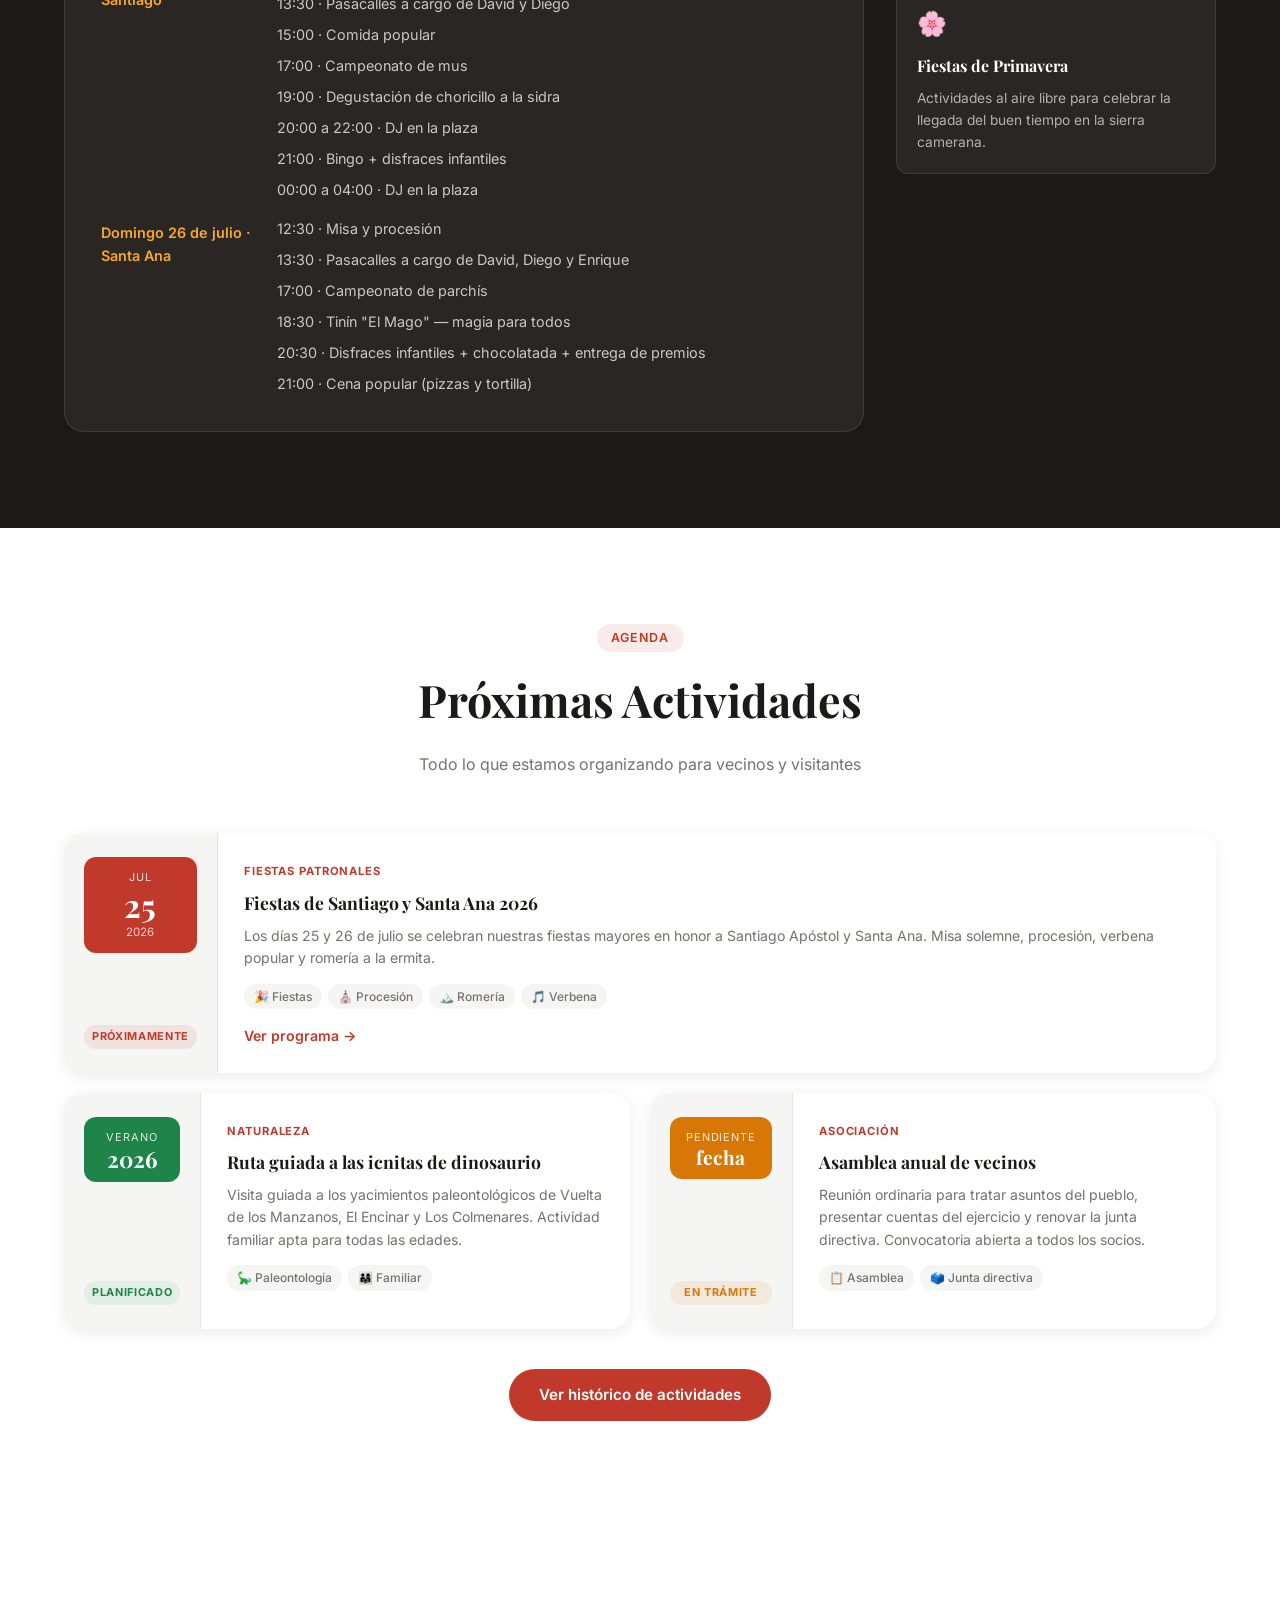
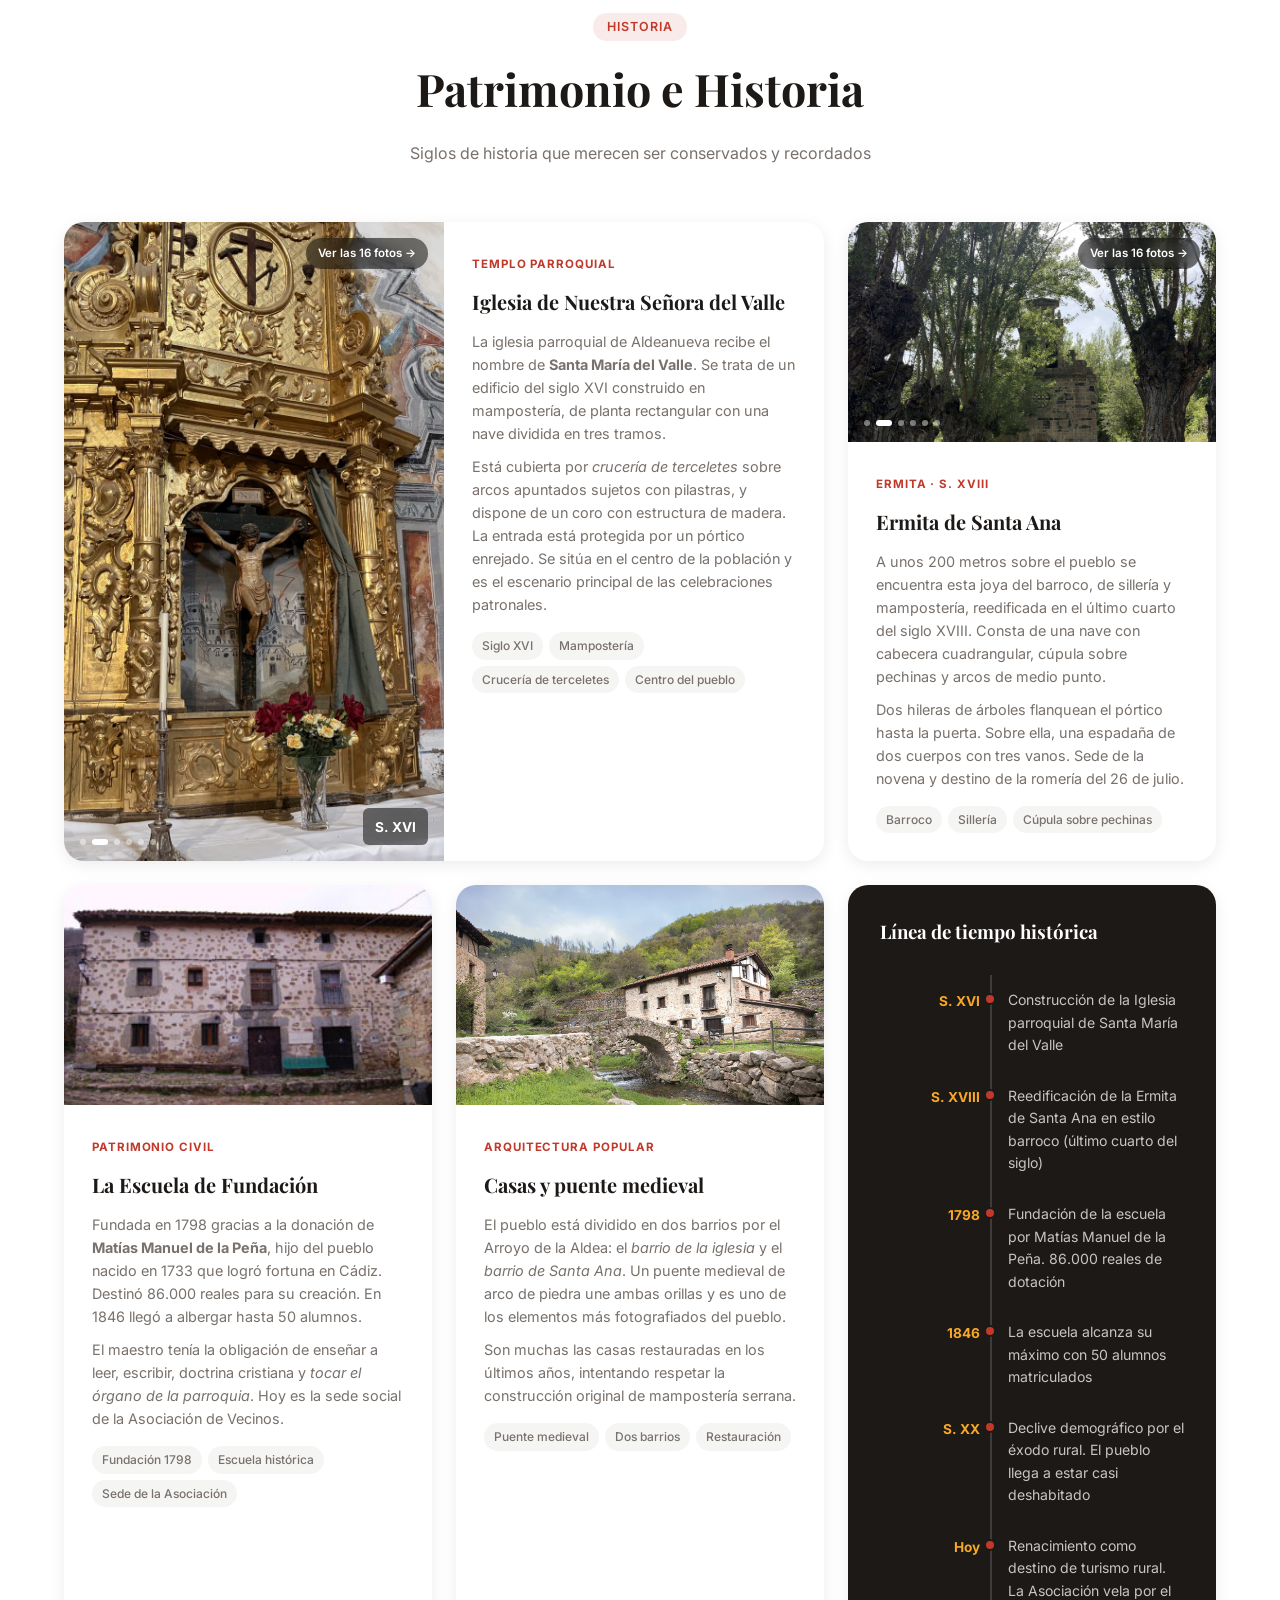
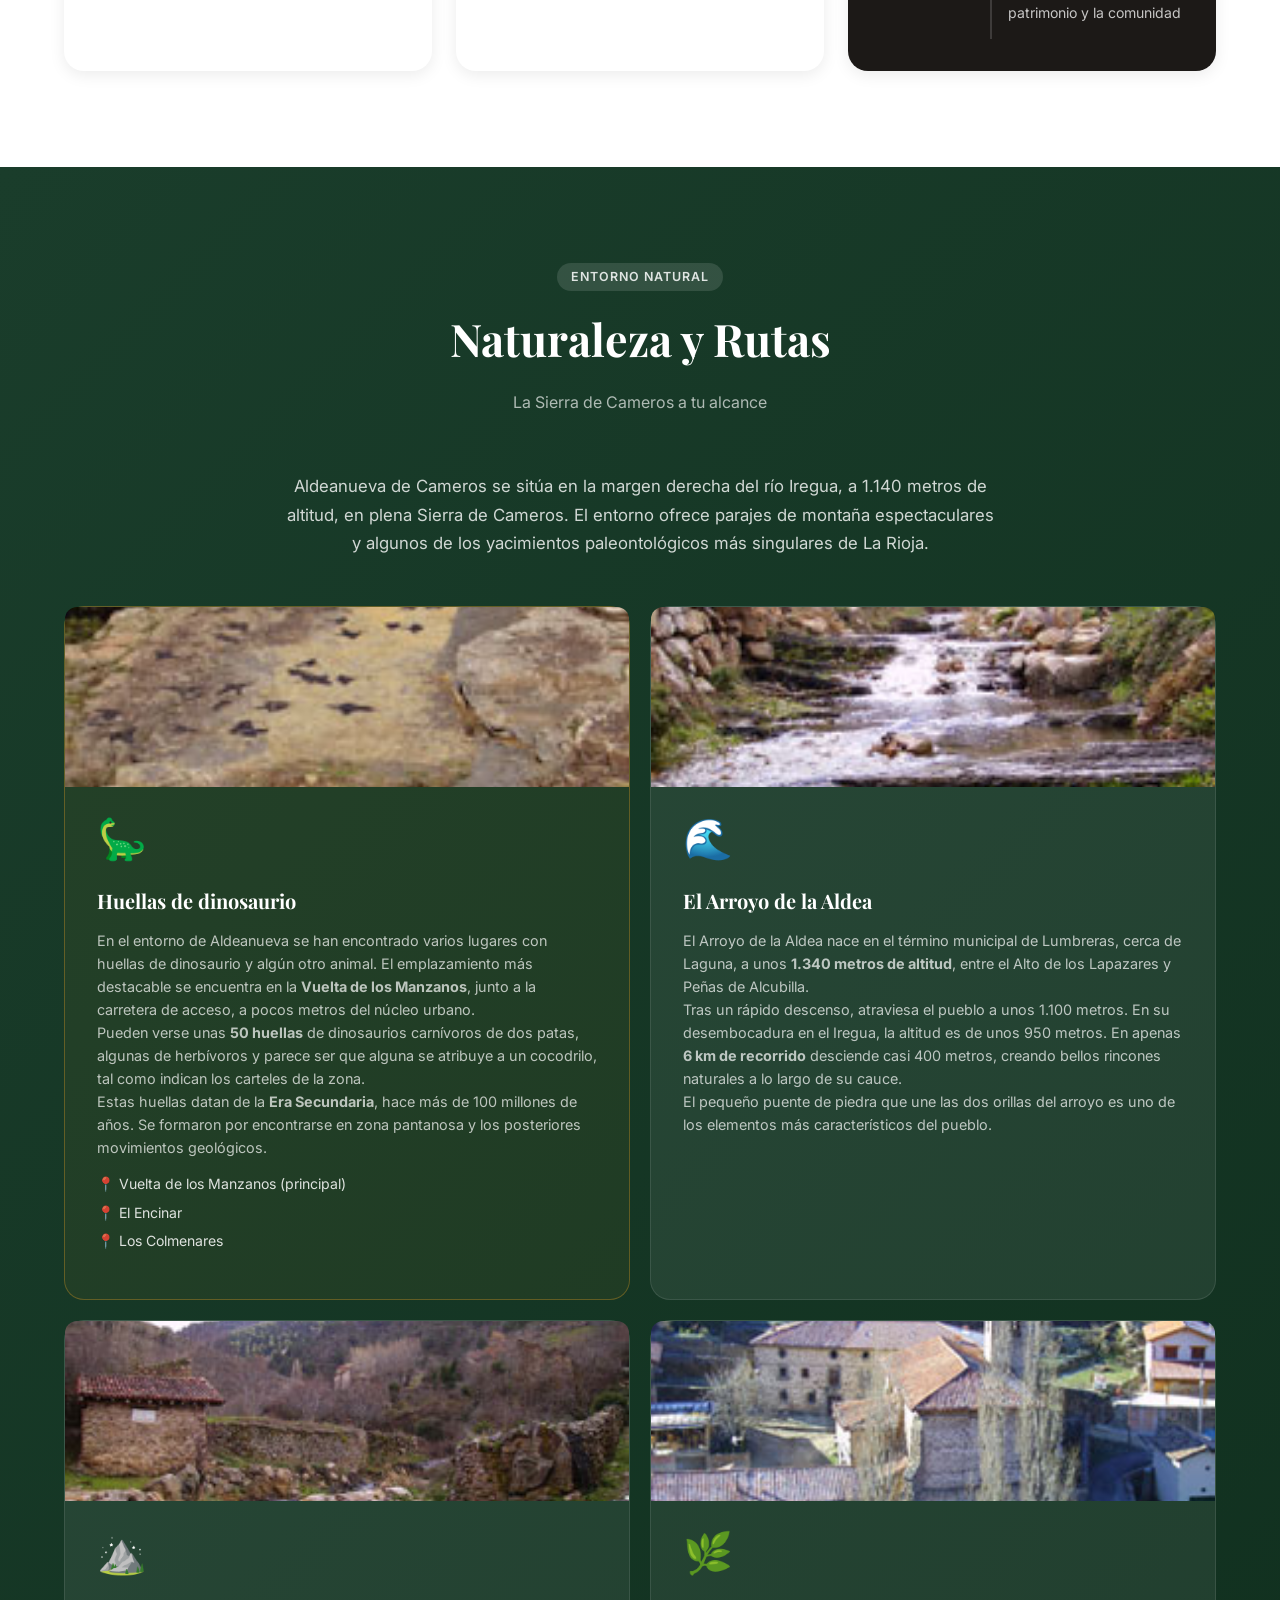
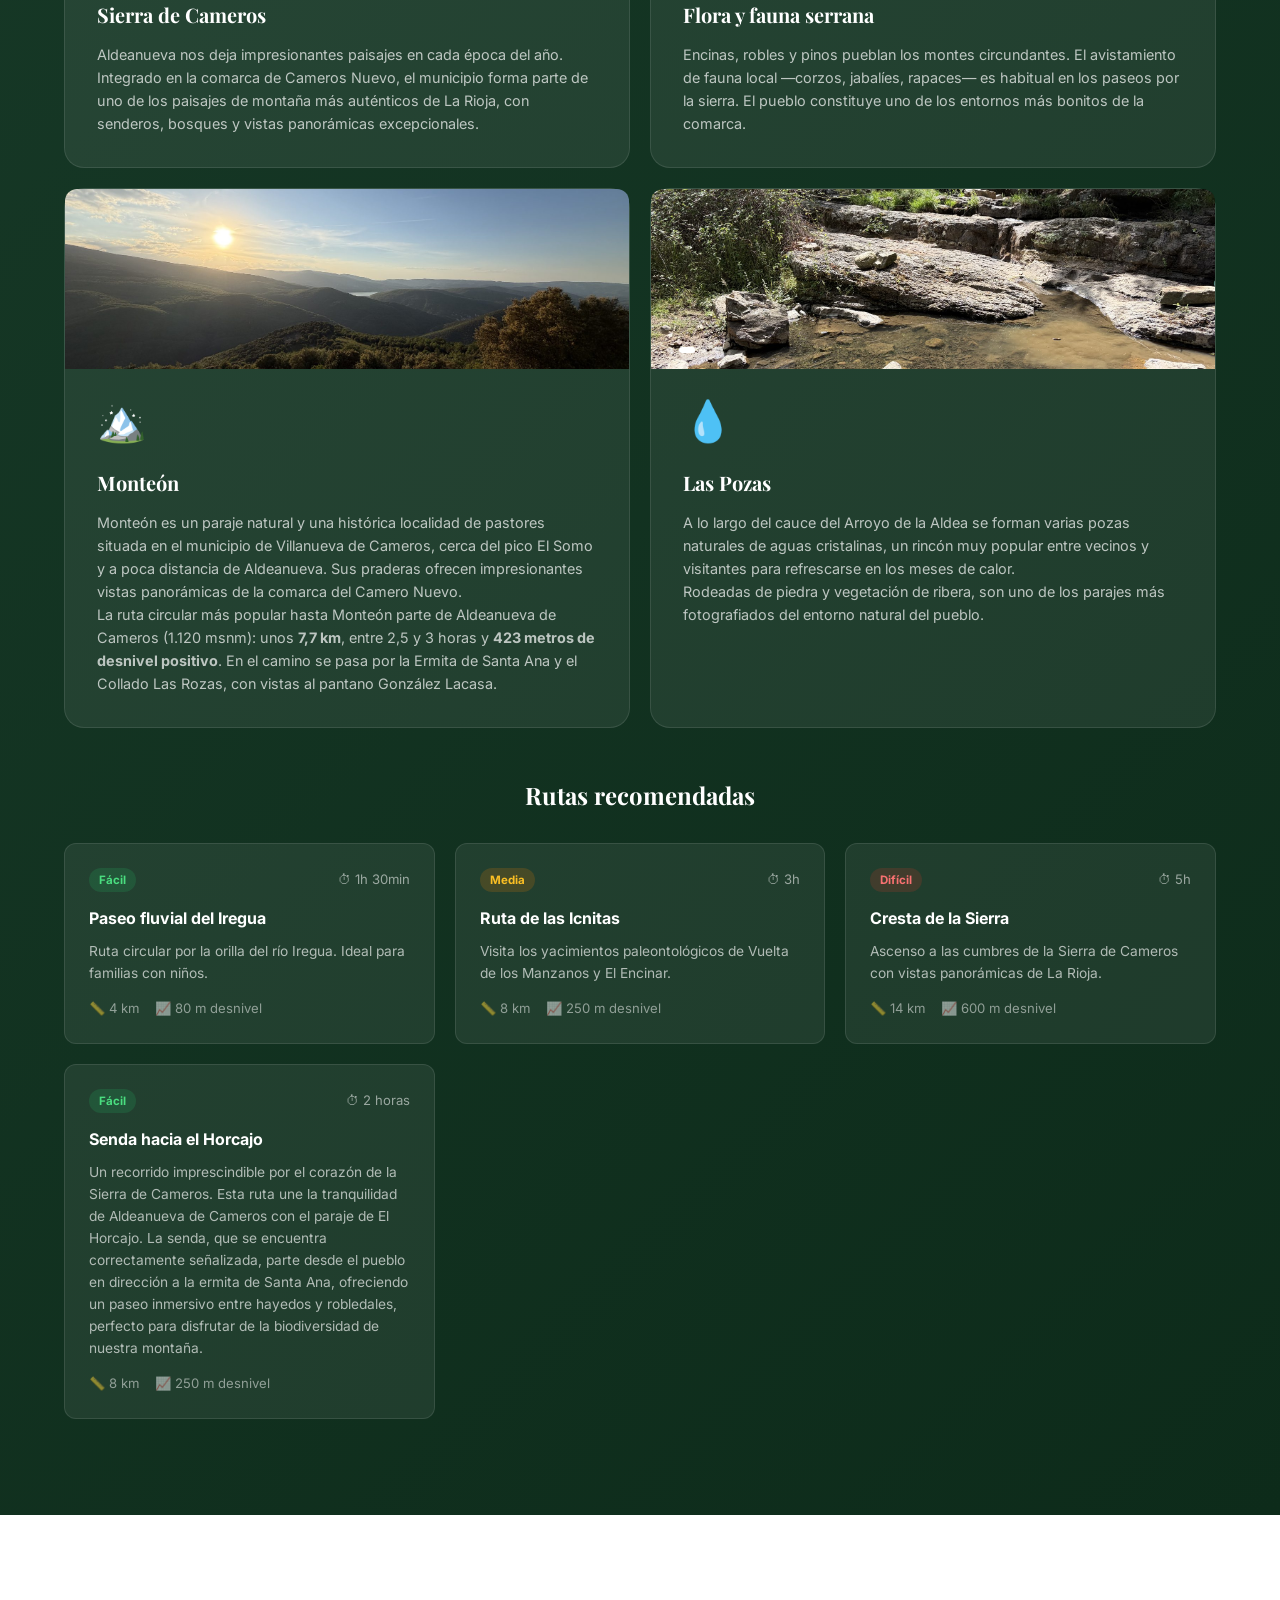
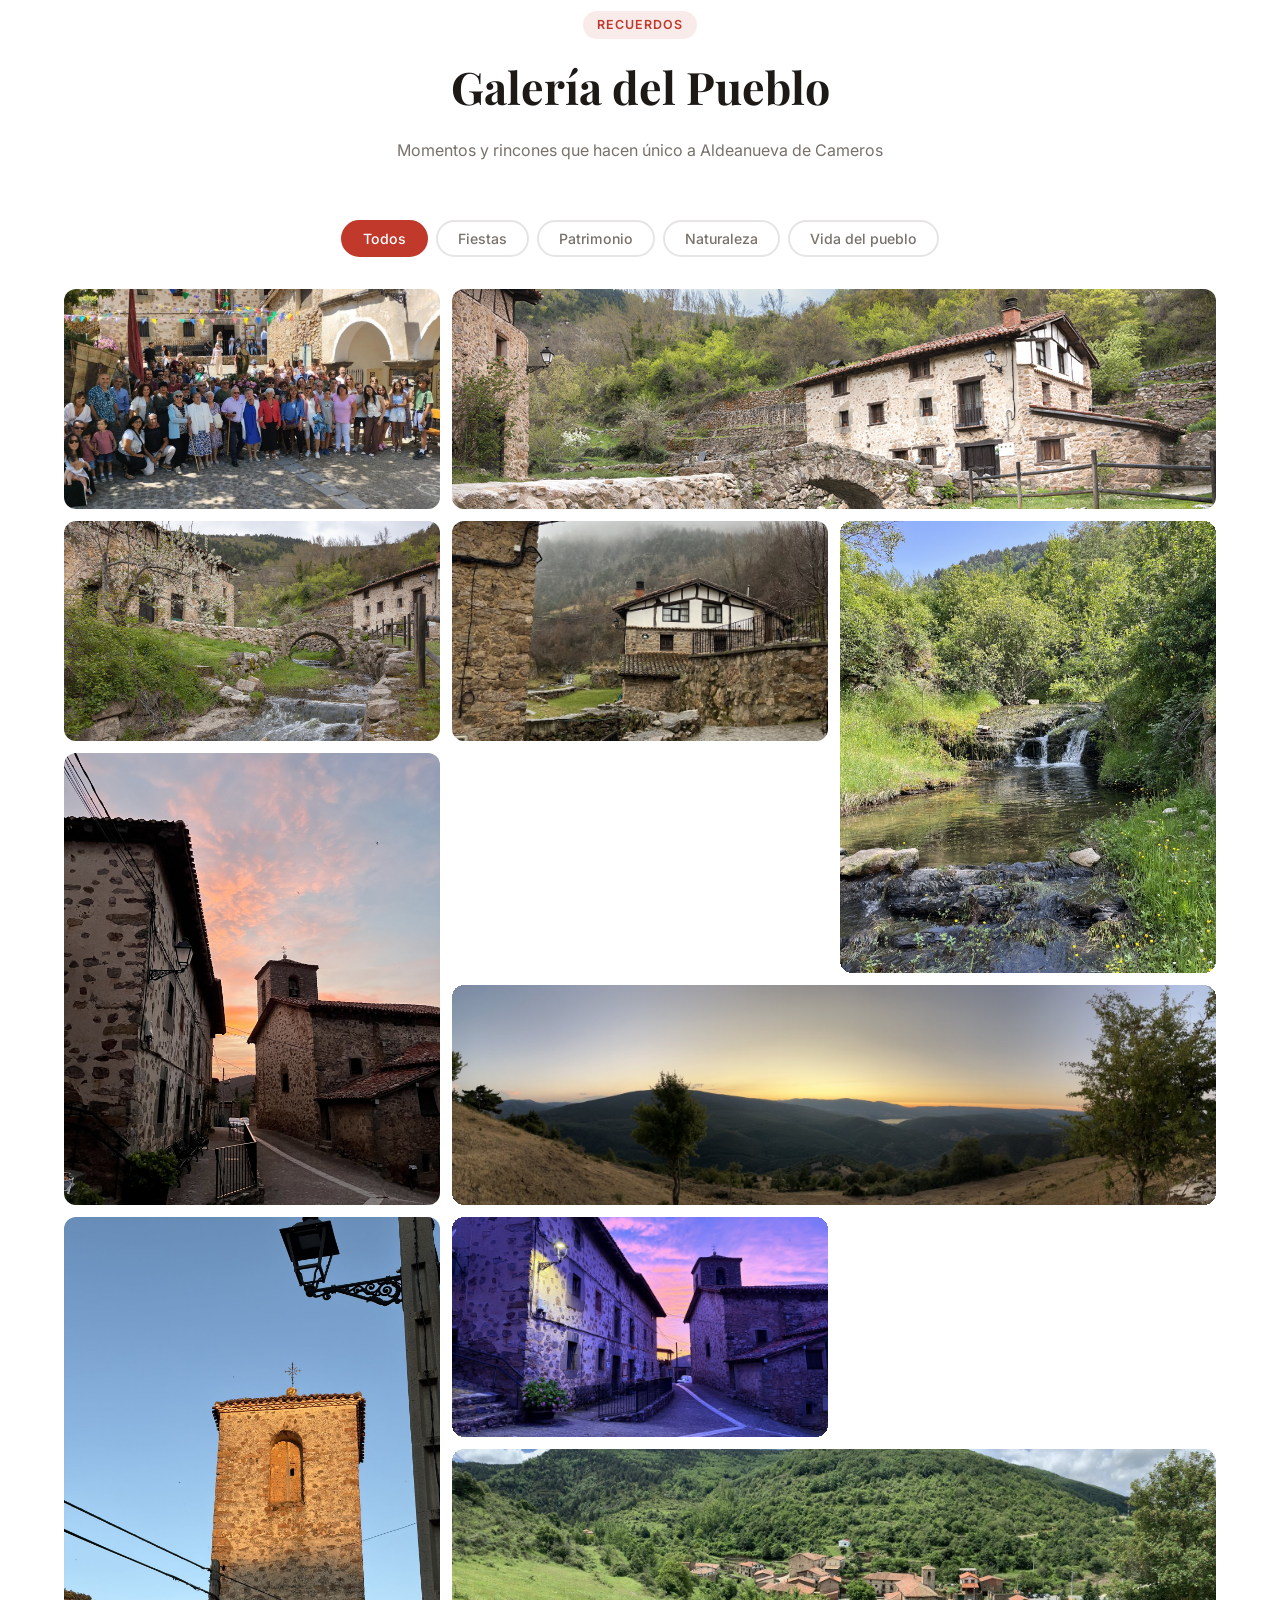
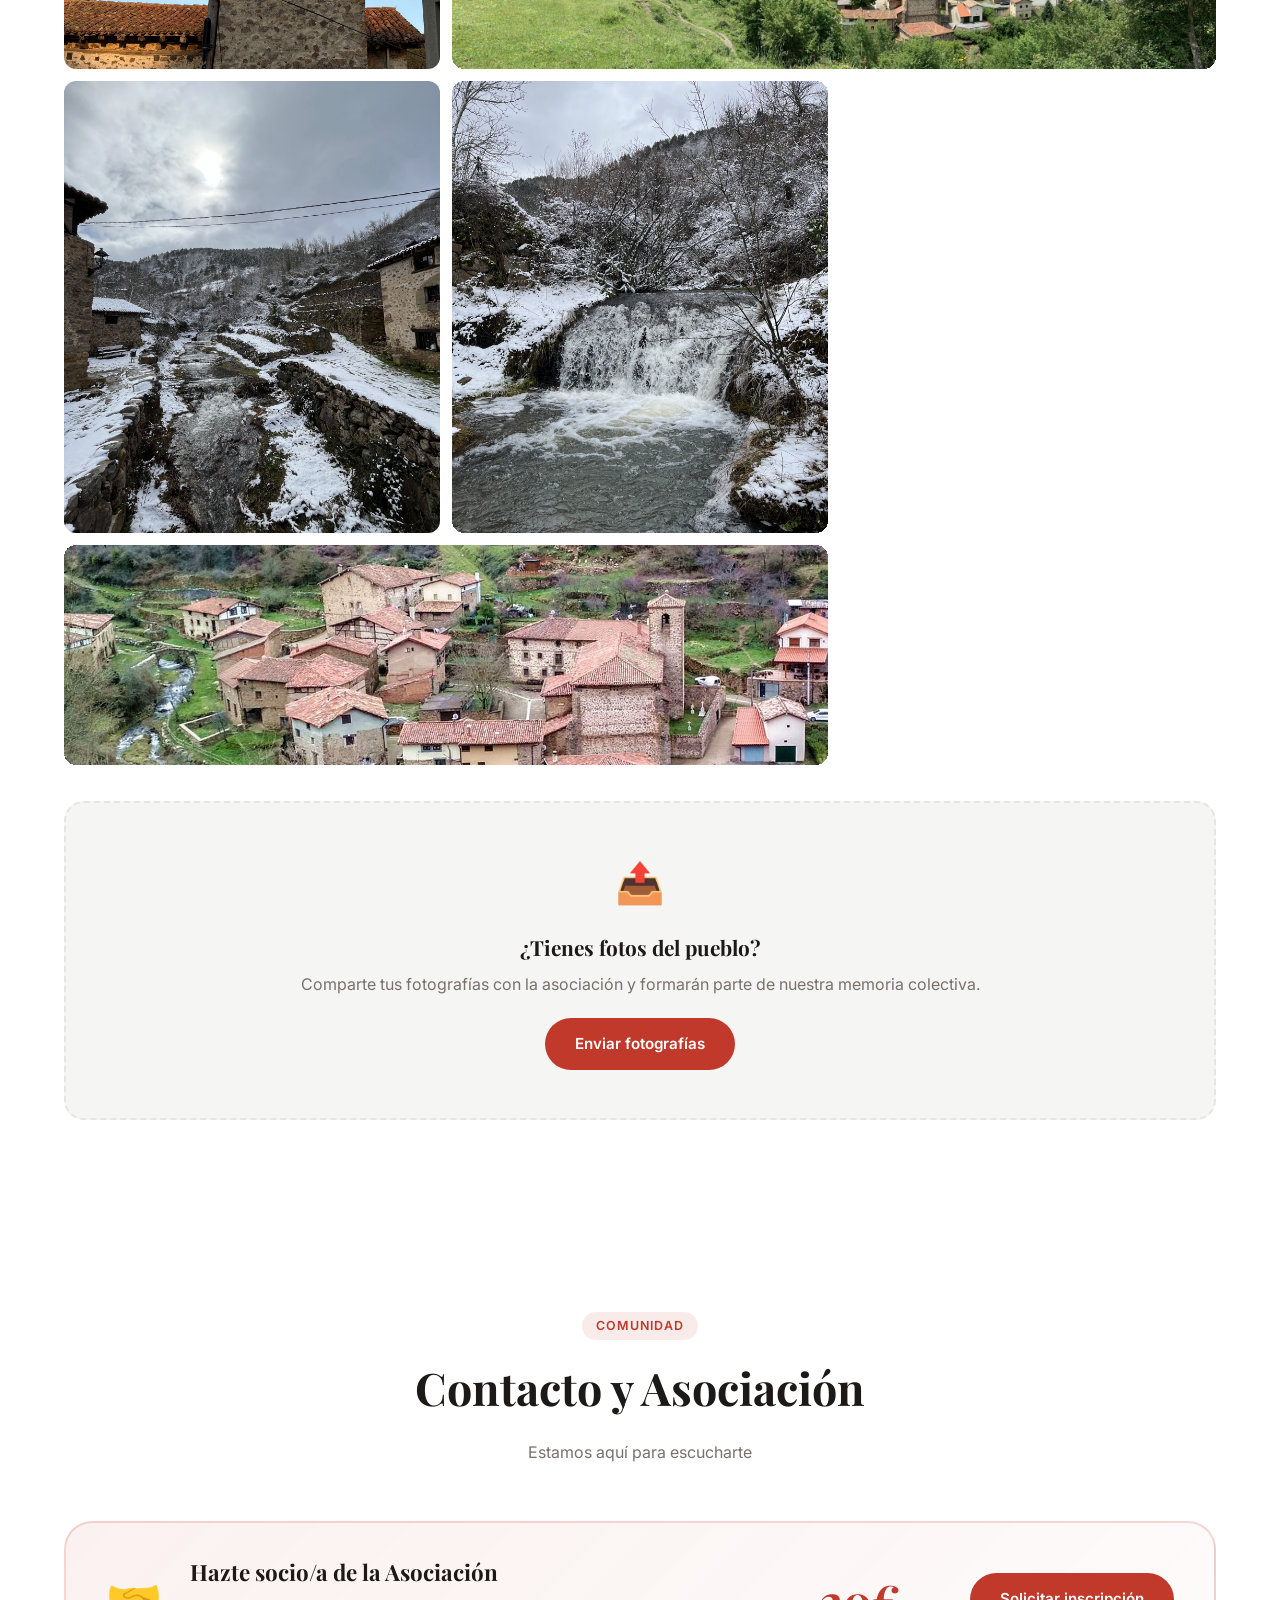
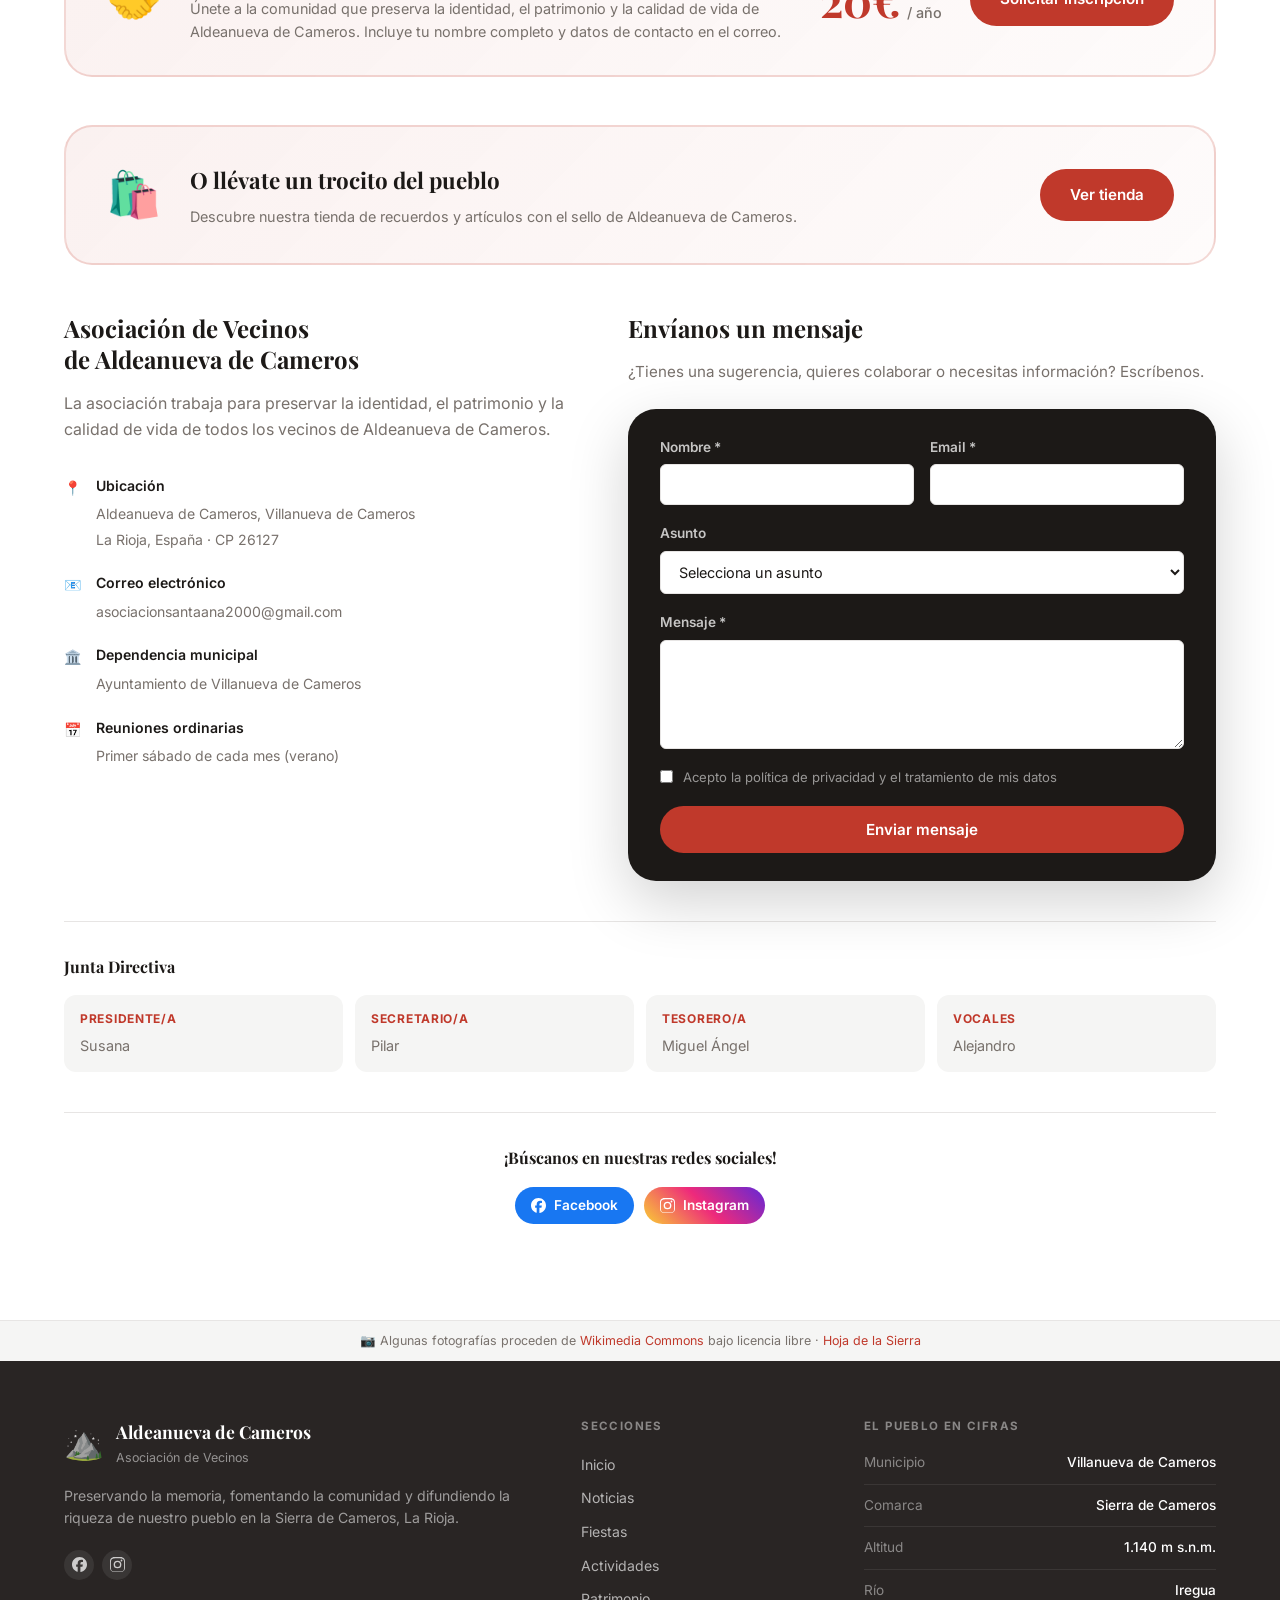
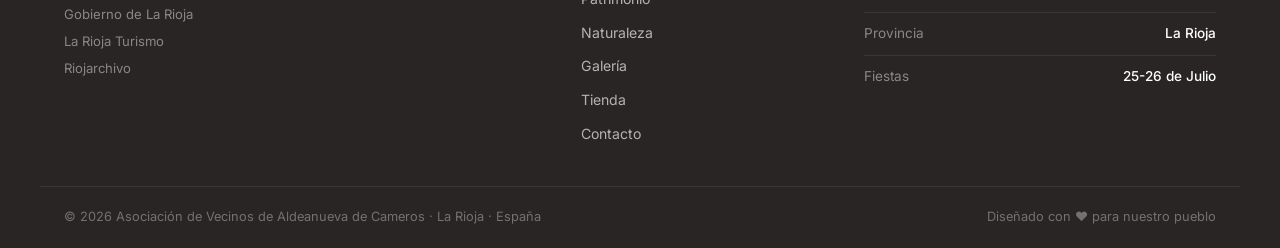
==== commit 43d8f3f7: "so many changes" ====
--- a/index.html
+++ b/index.html
@@ -480,15 +480,13 @@
     </div>
   </section>
 
-  <!-- DOCUMENTOS -->
-
   <!-- CONTACTO -->
   <section class="section" id="contacto">
     <div class="container">
       <div class="section-header">
         <span class="section-tag">Comunidad</span>
         <h2>Contacto y Asociación</h2>
-        <p>Estamos aquí para escucharte y servir al pueblo</p>
+        <p>Estamos aquí para escucharte</p>
       </div>
 
 
@@ -504,7 +502,19 @@
             <span class="cuota-num">20€</span>
             <span class="cuota-label">/ año</span>
           </div>
-          <a href="mailto:asociacion@aldeanuevadecameros.es?subject=Solicitud de inscripción como socio/a" class="btn btn-primary">Solicitar inscripción</a>
+          <a href="mailto:asociacion@aldeanuevadecameros.es?subject=Solicitud de inscripción como socio/a&body=Nombre%3A%20%0AApellidos%3A%20%0AN%C3%BAmero%20de%20tel%C3%A9fono%20%28en%20caso%20de%20que%20quiera%20que%20le%20contactemos%20por%20WhatsApp%3B%20si%20no%2C%20le%20enviaremos%20un%20correo%20con%20la%20informaci%C3%B3n%20para%20realizar%20el%20pago%29%3A%20%0A" class="btn btn-primary">Solicitar inscripción</a>
+        </div>
+      </div>
+
+      <!-- O llévate un trocito del pueblo — enlace a la tienda -->
+      <div class="cuota-full">
+        <div class="cuota-full-inner">
+          <div class="cuota-full-icon">🛍️</div>
+          <div class="cuota-full-text">
+            <h3>O llévate un trocito del pueblo</h3>
+            <p>Descubre nuestra tienda de recuerdos y artículos con el sello de Aldeanueva de Cameros.</p>
+          </div>
+          <a href="merchandising.html" class="btn btn-primary">Ver tienda</a>
         </div>
       </div>
 
--- a/assets/css/style.css
+++ b/assets/css/style.css
@@ -616,34 +616,6 @@
 .upload-icon { font-size: 2.5rem; margin-bottom: 16px; display: block; }
 .upload-box h4 { font-family: var(--font-serif); font-size: 1.3rem; margin-bottom: 8px; }
 .upload-box p { color: var(--text-muted); margin-bottom: 20px; }
-
-/* ============================================================
-   DOCUMENTOS
-   ============================================================ */
-.docs-categories { display: grid; grid-template-columns: repeat(2, 1fr); gap: 24px; }
-.doc-category { background: var(--white); border-radius: var(--radius-lg); overflow: hidden; box-shadow: var(--shadow); }
-.doc-cat-header { display: flex; align-items: center; gap: 12px; padding: 20px 24px; background: var(--dark); color: var(--white); }
-.doc-cat-icon { font-size: 1.5rem; }
-.doc-cat-header h3 { font-family: var(--font-serif); font-size: 1.1rem; }
-
-.doc-list { padding: 8px 0; }
-.doc-item {
-  display: flex; align-items: center; gap: 14px;
-  padding: 14px 24px; transition: background var(--transition);
-  border-bottom: 1px solid var(--border);
-}
-.doc-item:last-child { border-bottom: none; }
-.doc-item:hover { background: var(--stone-light); }
-.doc-icon { font-size: 1.3rem; flex-shrink: 0; }
-.doc-info { flex: 1; }
-.doc-name { display: block; font-size: 0.9rem; font-weight: 500; color: var(--text); }
-.doc-meta { display: block; font-size: 0.78rem; color: var(--text-muted); margin-top: 2px; }
-.doc-btn {
-  padding: 6px 14px; border-radius: 100px; font-size: 0.8rem; font-weight: 600;
-  border: 1.5px solid var(--border); background: var(--white); color: var(--text-muted);
-  transition: all var(--transition); flex-shrink: 0;
-}
-.doc-btn:hover { border-color: var(--red); color: var(--red); }
 
 /* ============================================================
    CONTACTO
@@ -1022,16 +994,23 @@
   display: flex; flex-direction: column;
 }
 .merch-card:hover { transform: translateY(-4px); box-shadow: var(--shadow-lg); }
-.merch-card--cta {
-  background: var(--dark); justify-content: center;
-}
 
 .merch-img { height: 200px; overflow: hidden; flex-shrink: 0; }
 .merch-placeholder {
-  width: 100%; height: 100%;
+  width: 100%; height: 100%; position: relative;
   display: flex; align-items: center; justify-content: center;
   font-size: 4rem;
 }
+.merch-zoom {
+  position: absolute; top: 10px; right: 10px;
+  background: rgba(0,0,0,.45); color: var(--white);
+  width: 32px; height: 32px; border-radius: 50%;
+  display: flex; align-items: center; justify-content: center;
+  font-size: 0.9rem; opacity: 0; transition: opacity var(--transition);
+}
+.merch-placeholder:hover .merch-zoom { opacity: 1; }
+.merch-placeholder:hover img { transform: scale(1.06); }
+.merch-placeholder img { transition: transform 0.45s ease; }
 .merch-placeholder--red    { background: linear-gradient(135deg, #c0392b22, #c0392b44); }
 .merch-placeholder--green  { background: linear-gradient(135deg, #27ae6022, #27ae6044); }
 .merch-placeholder--blue   { background: linear-gradient(135deg, #0284c722, #0284c744); }
@@ -1048,20 +1027,14 @@
 .merch-body p { color: var(--text-muted); font-size: 0.85rem; margin-bottom: 14px; flex: 1; }
 .merch-meta { display: flex; align-items: center; gap: 10px; flex-wrap: wrap; margin-top: auto; }
 .merch-price { font-weight: 700; font-size: 0.9rem; color: var(--text); }
+.merch-price--link { color: var(--red); text-decoration: underline; text-underline-offset: 2px; cursor: pointer; }
+.merch-price--link:hover { color: var(--red-dark, var(--red)); }
 .merch-badge {
   padding: 3px 10px; border-radius: 100px;
   background: rgba(192,57,43,.1); color: var(--red);
   font-size: 0.7rem; font-weight: 700;
 }
 .merch-badge--limited { background: rgba(249,168,37,.15); color: var(--amber); }
-
-.merch-cta-content {
-  padding: 40px 32px; text-align: center;
-  display: flex; flex-direction: column; align-items: center; gap: 14px;
-}
-.merch-cta-icon { font-size: 2.5rem; }
-.merch-cta-content h3 { font-family: var(--font-serif); font-size: 1.2rem; color: var(--white); }
-.merch-cta-content p { color: rgba(255,255,255,.6); font-size: 0.88rem; }
 
 @media (max-width: 1024px) {
   .merch-grid { grid-template-columns: repeat(2, 1fr); }
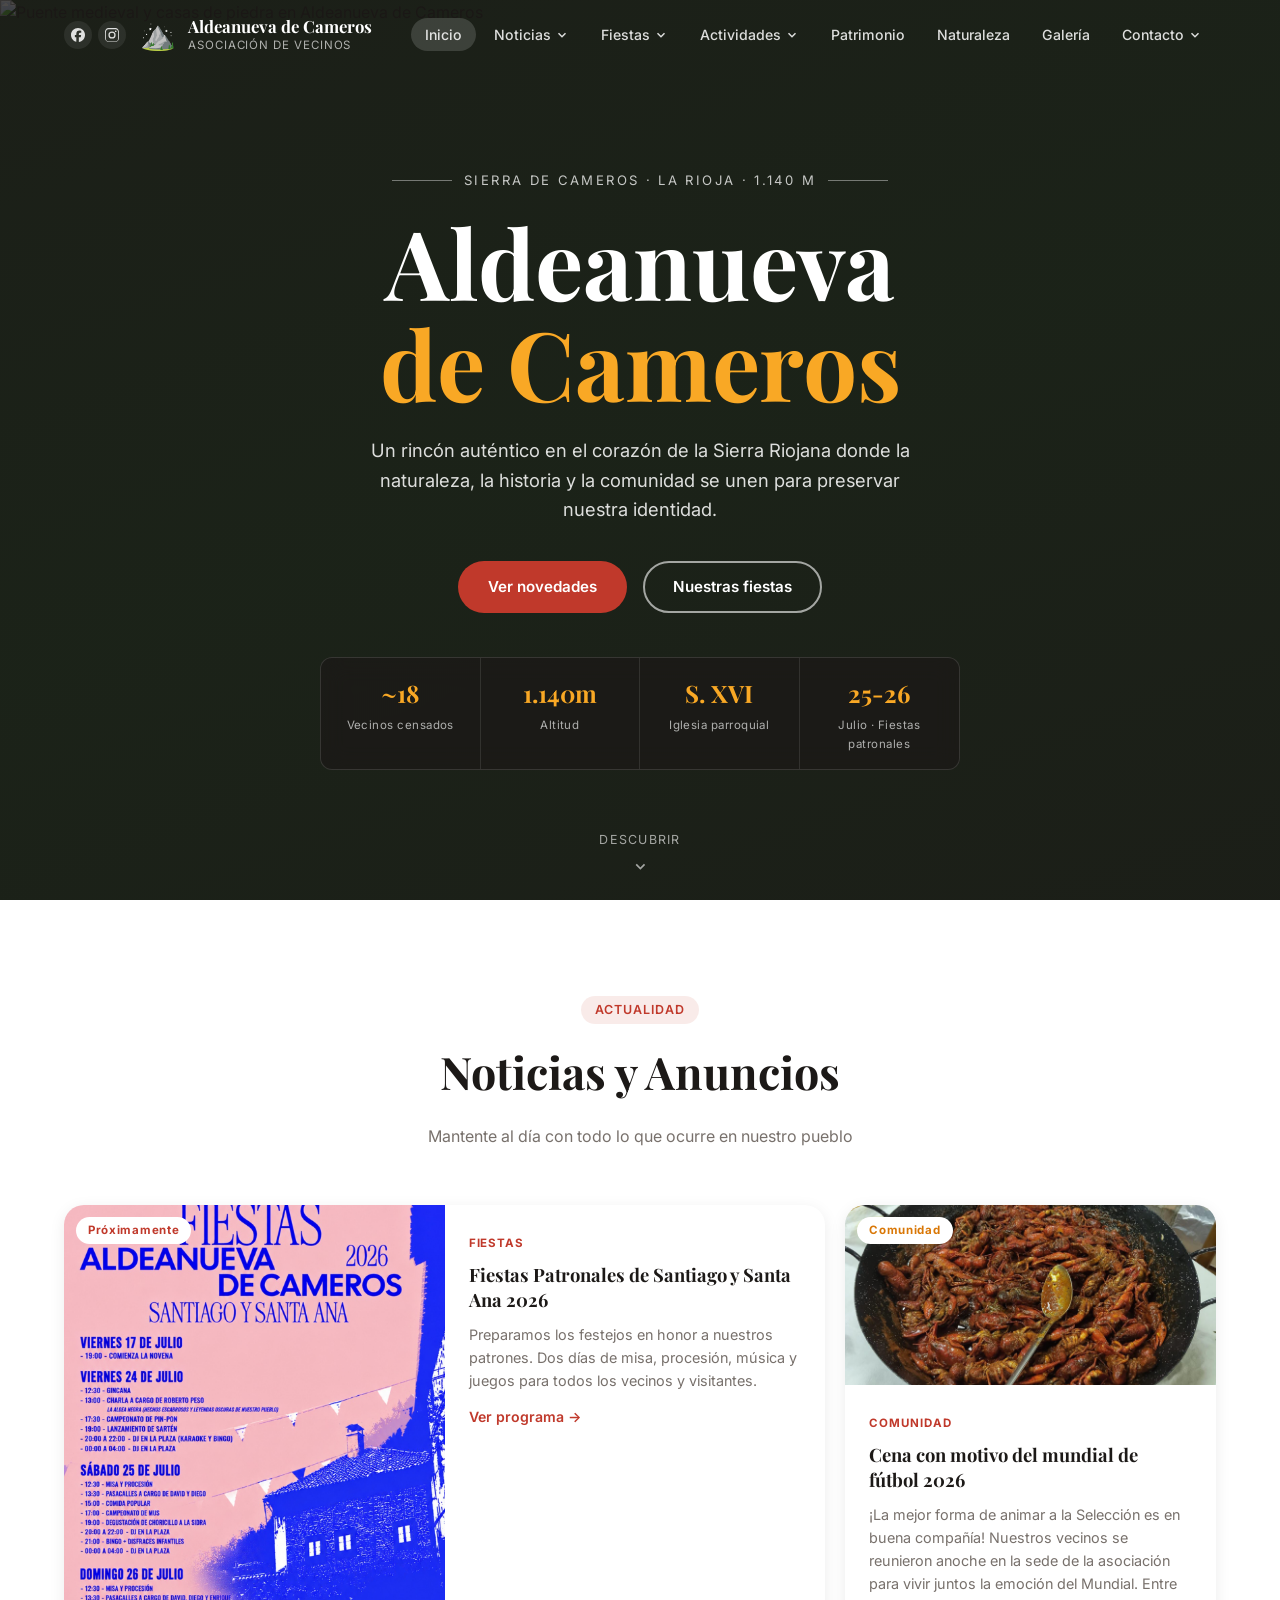
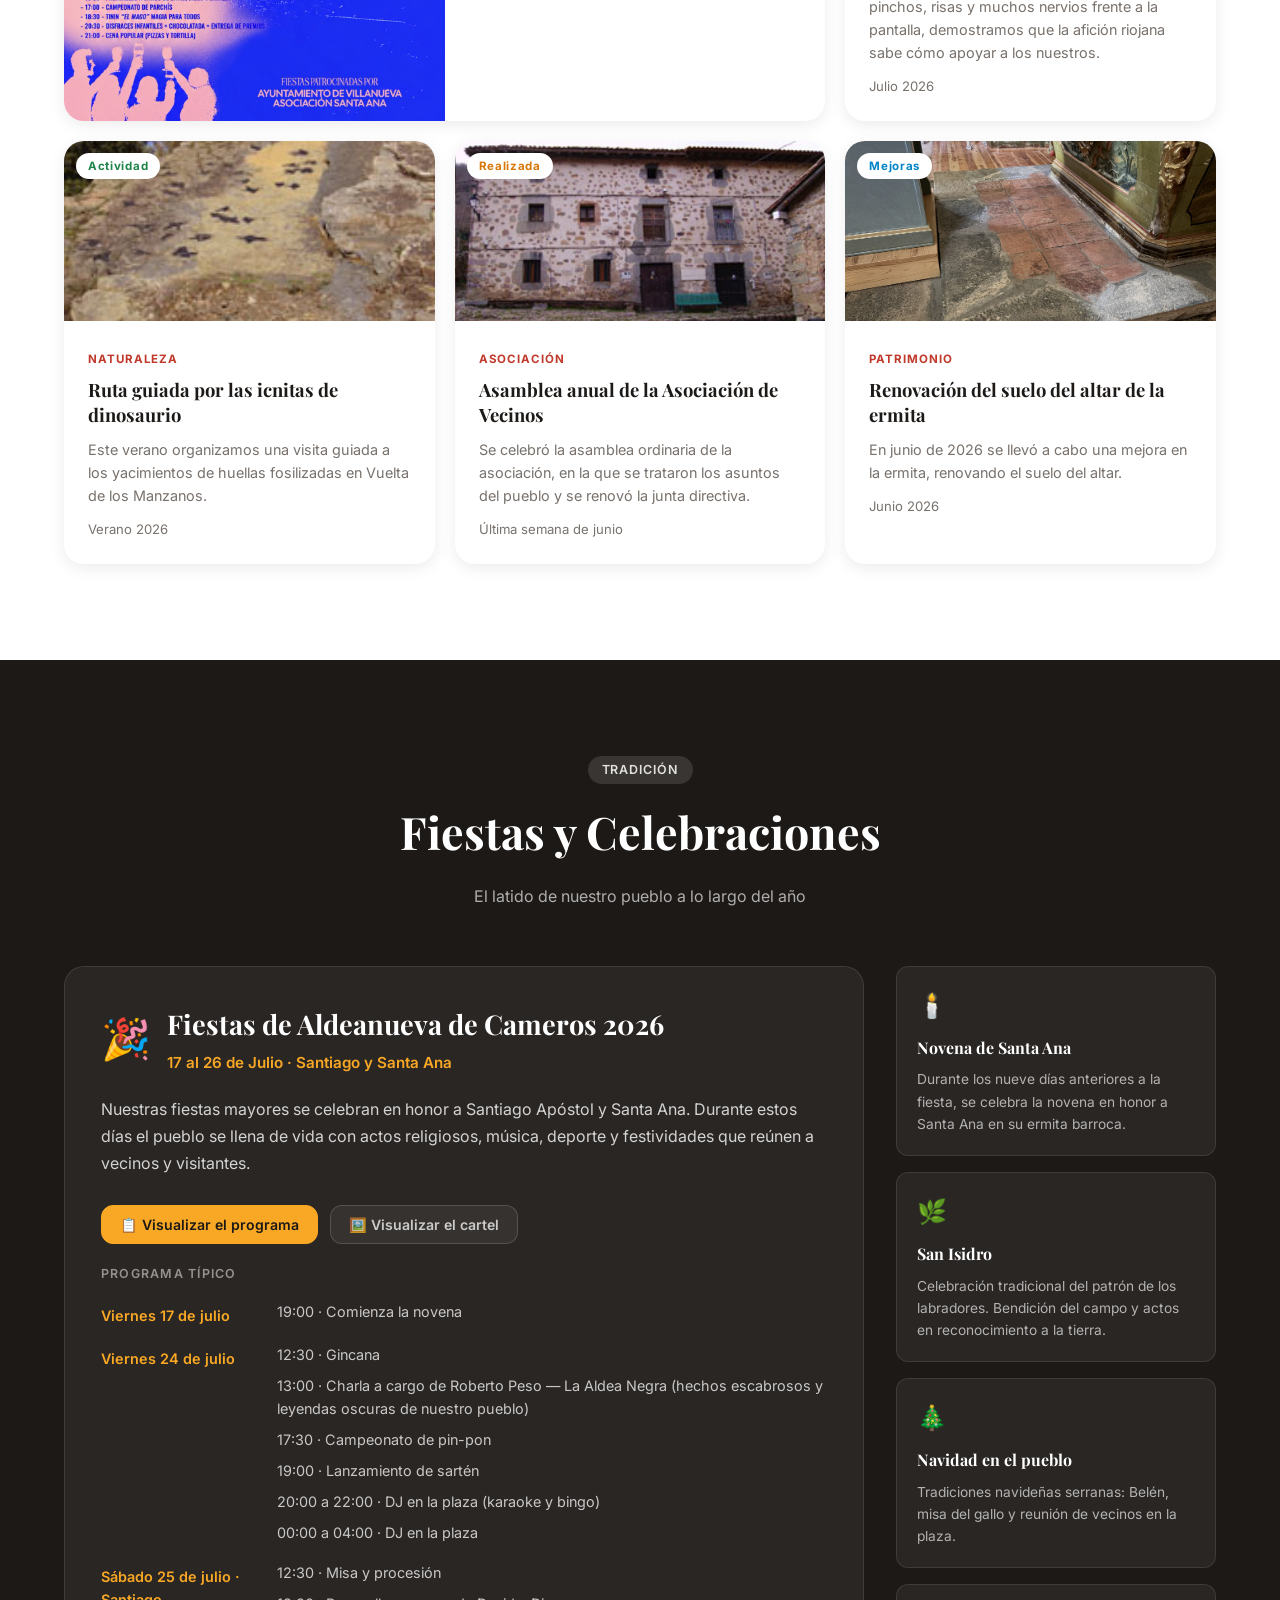
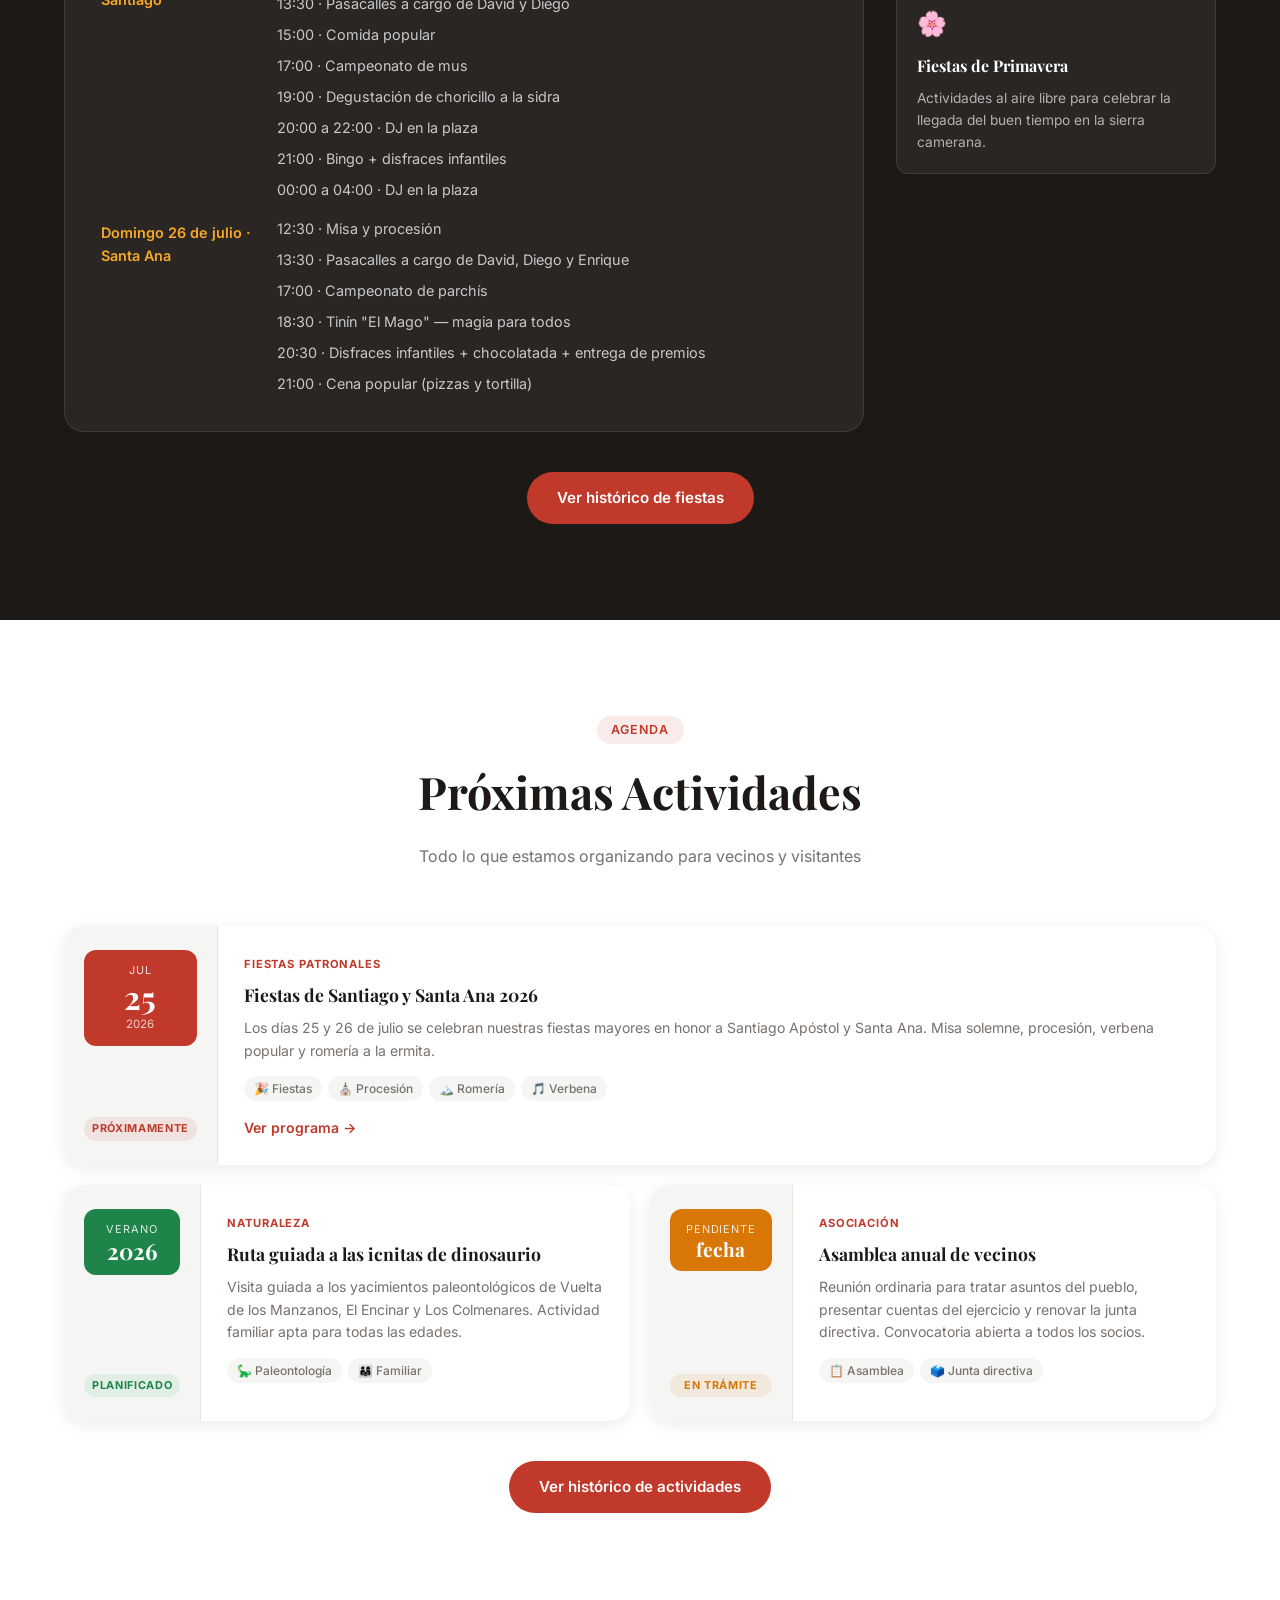
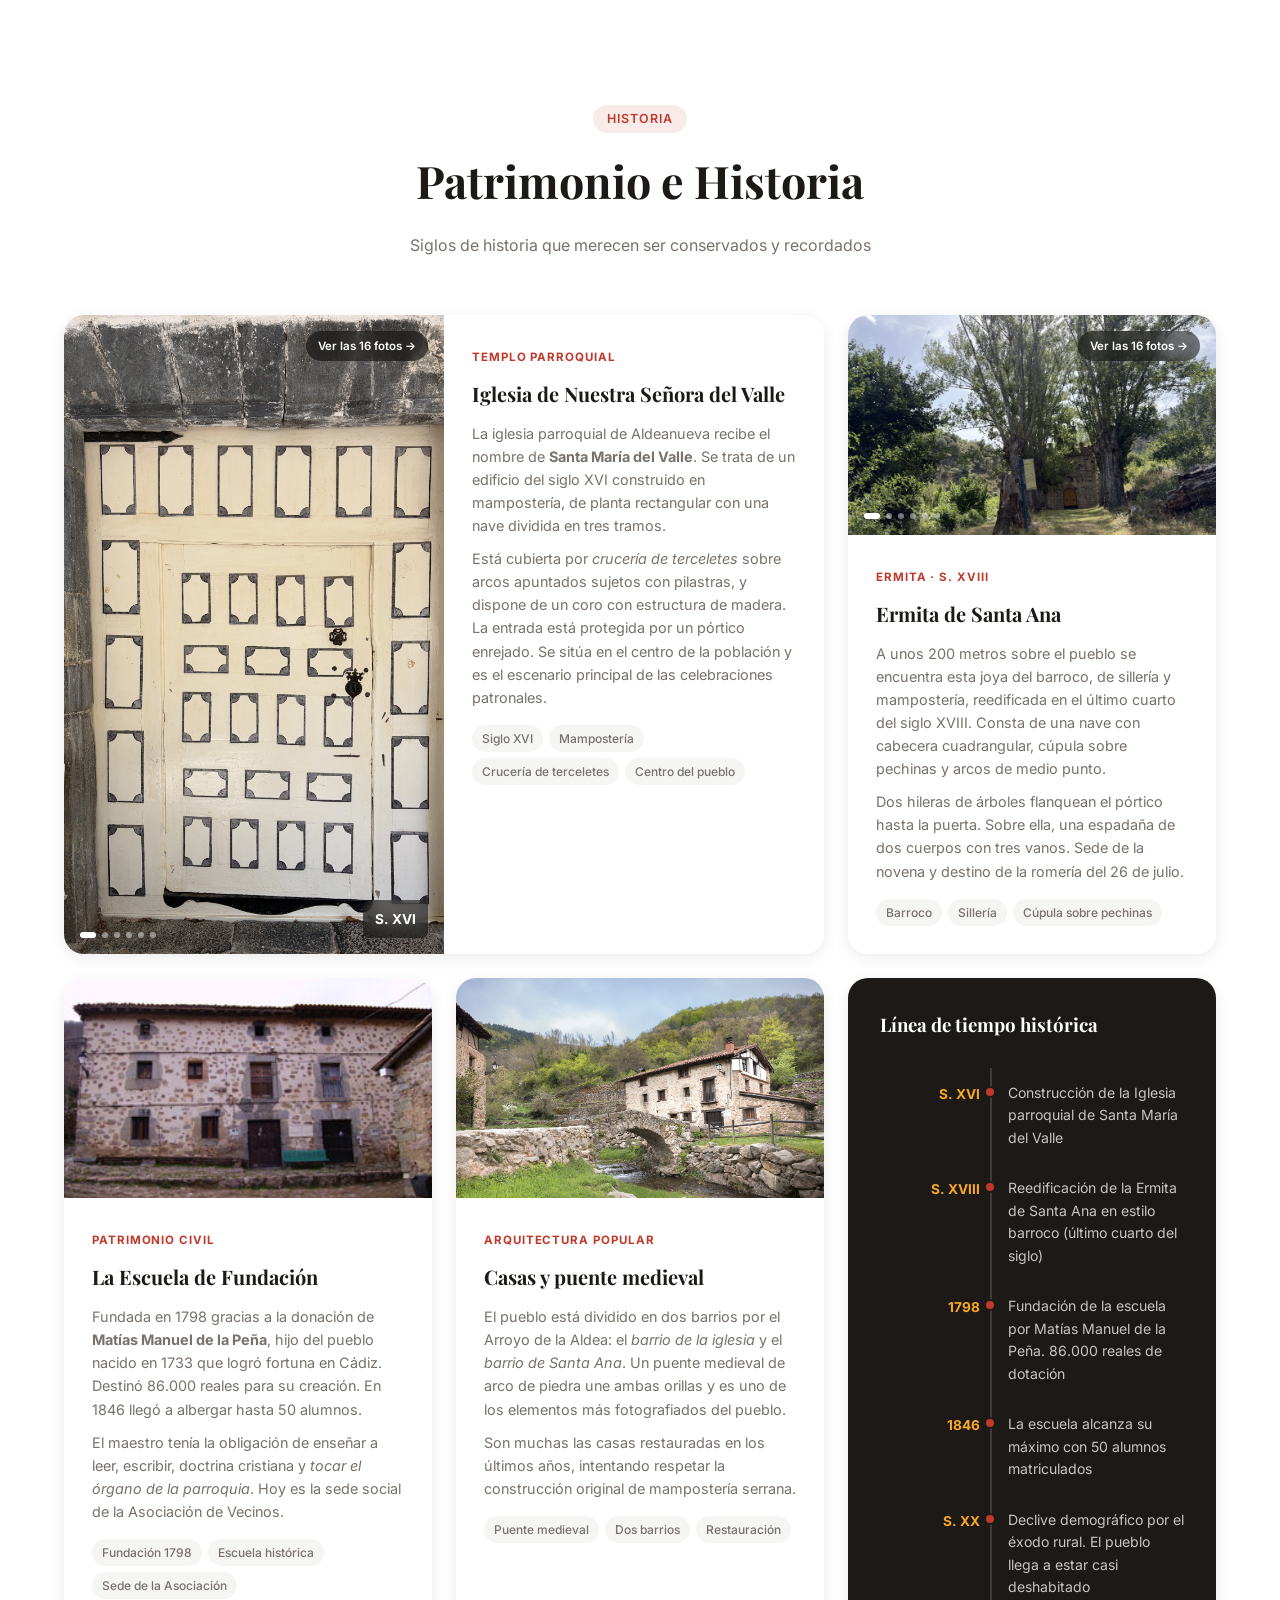
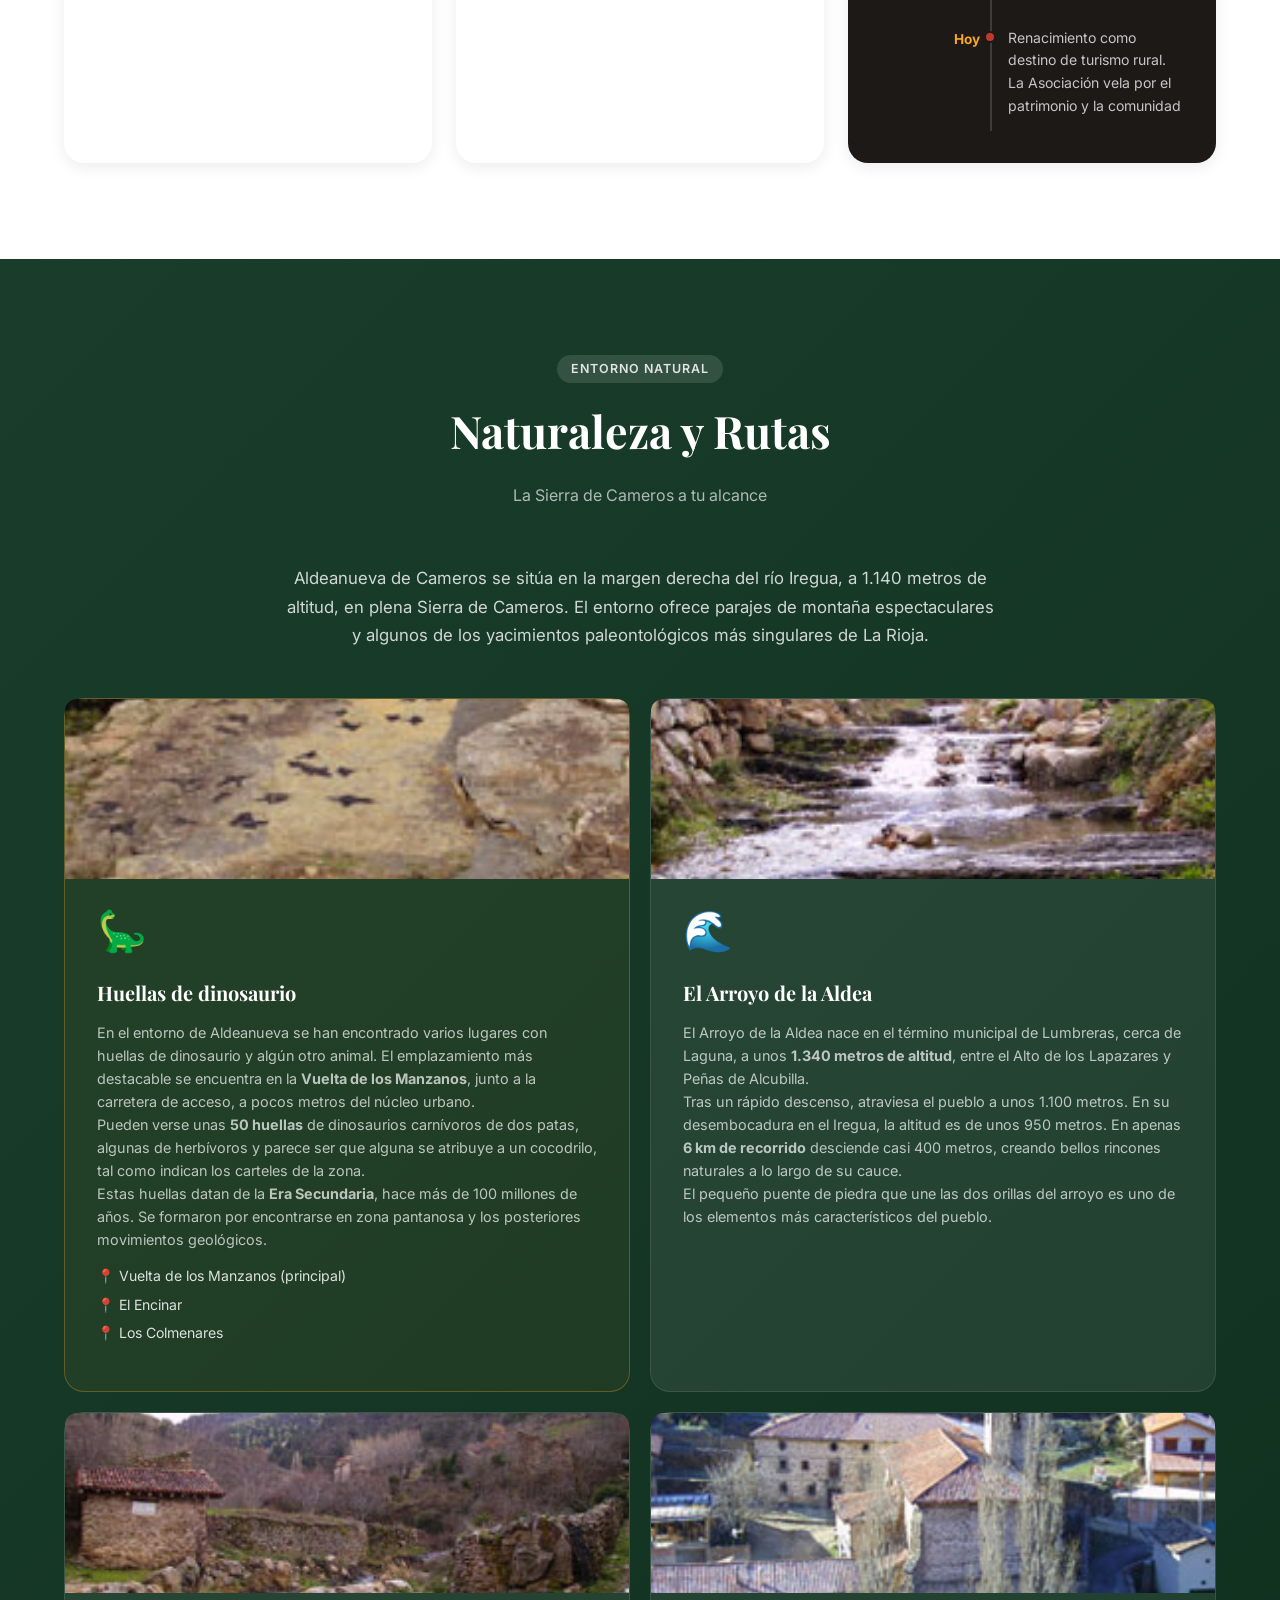
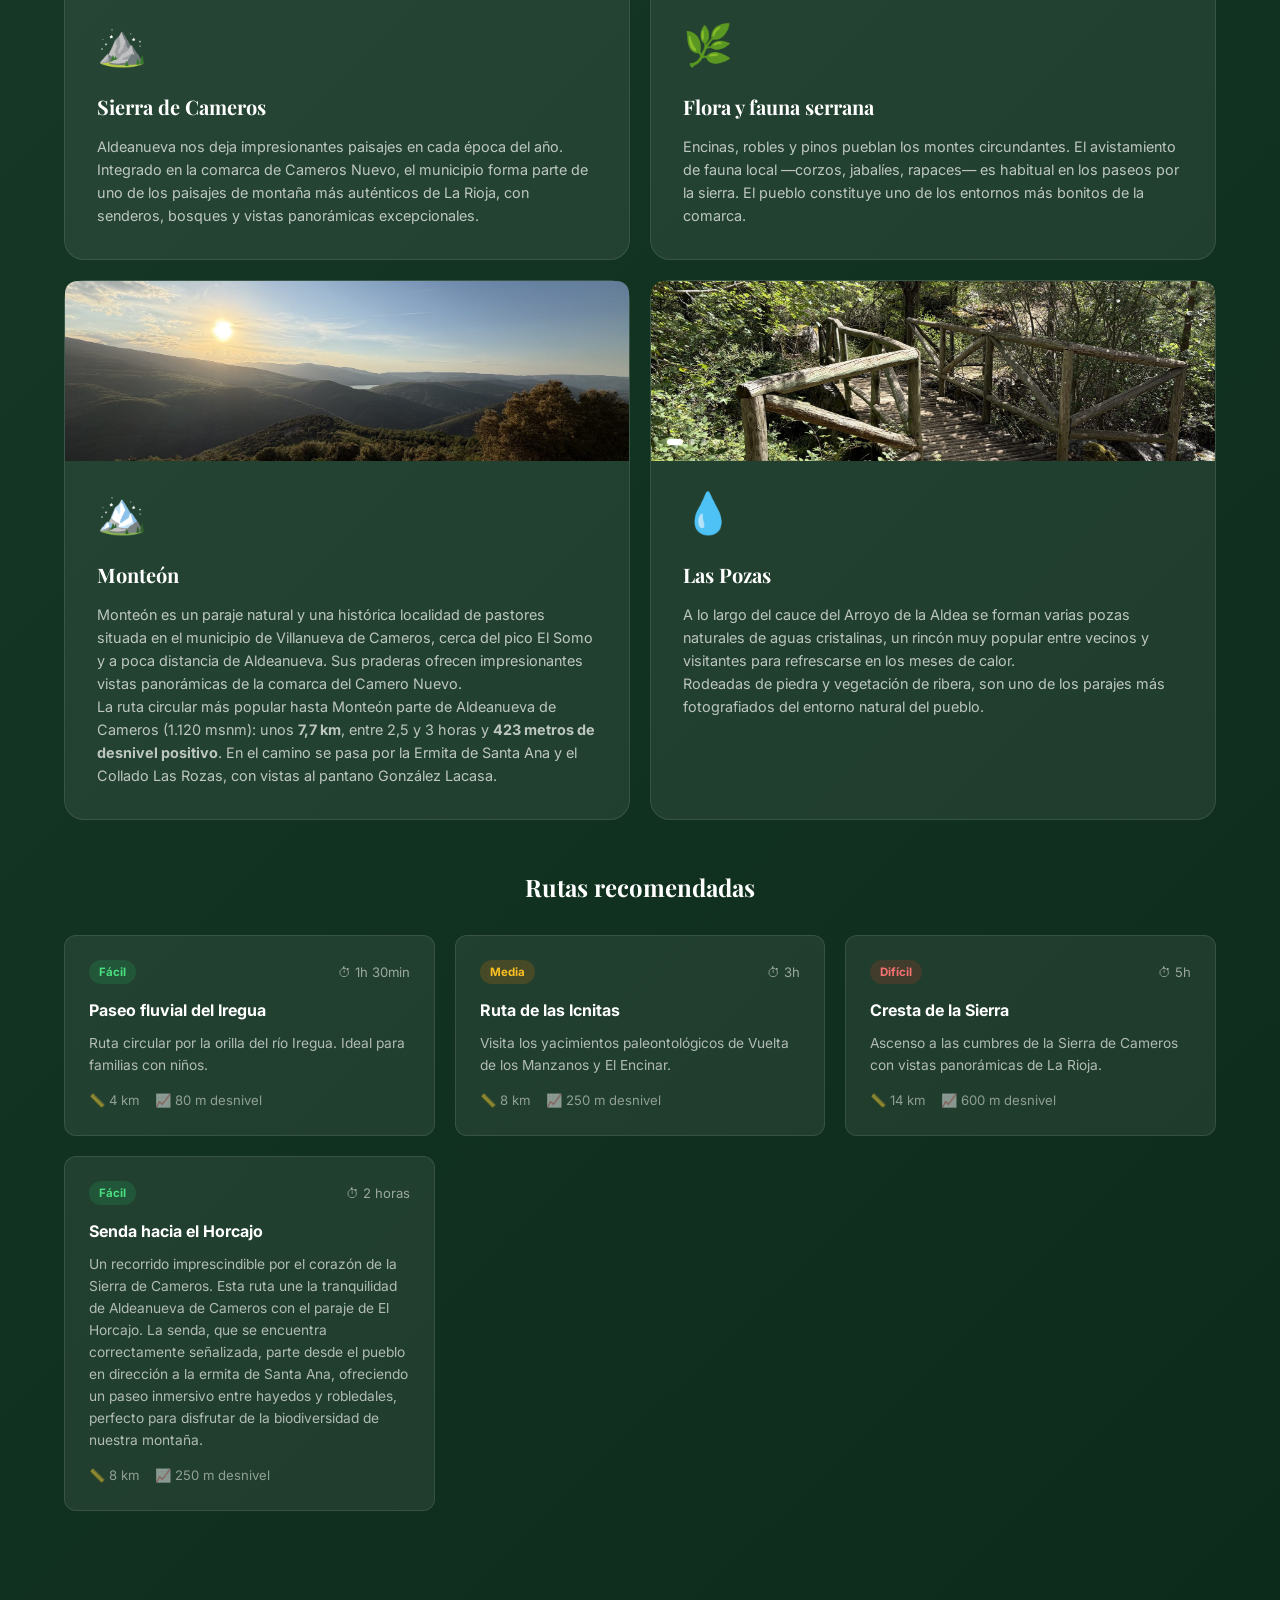
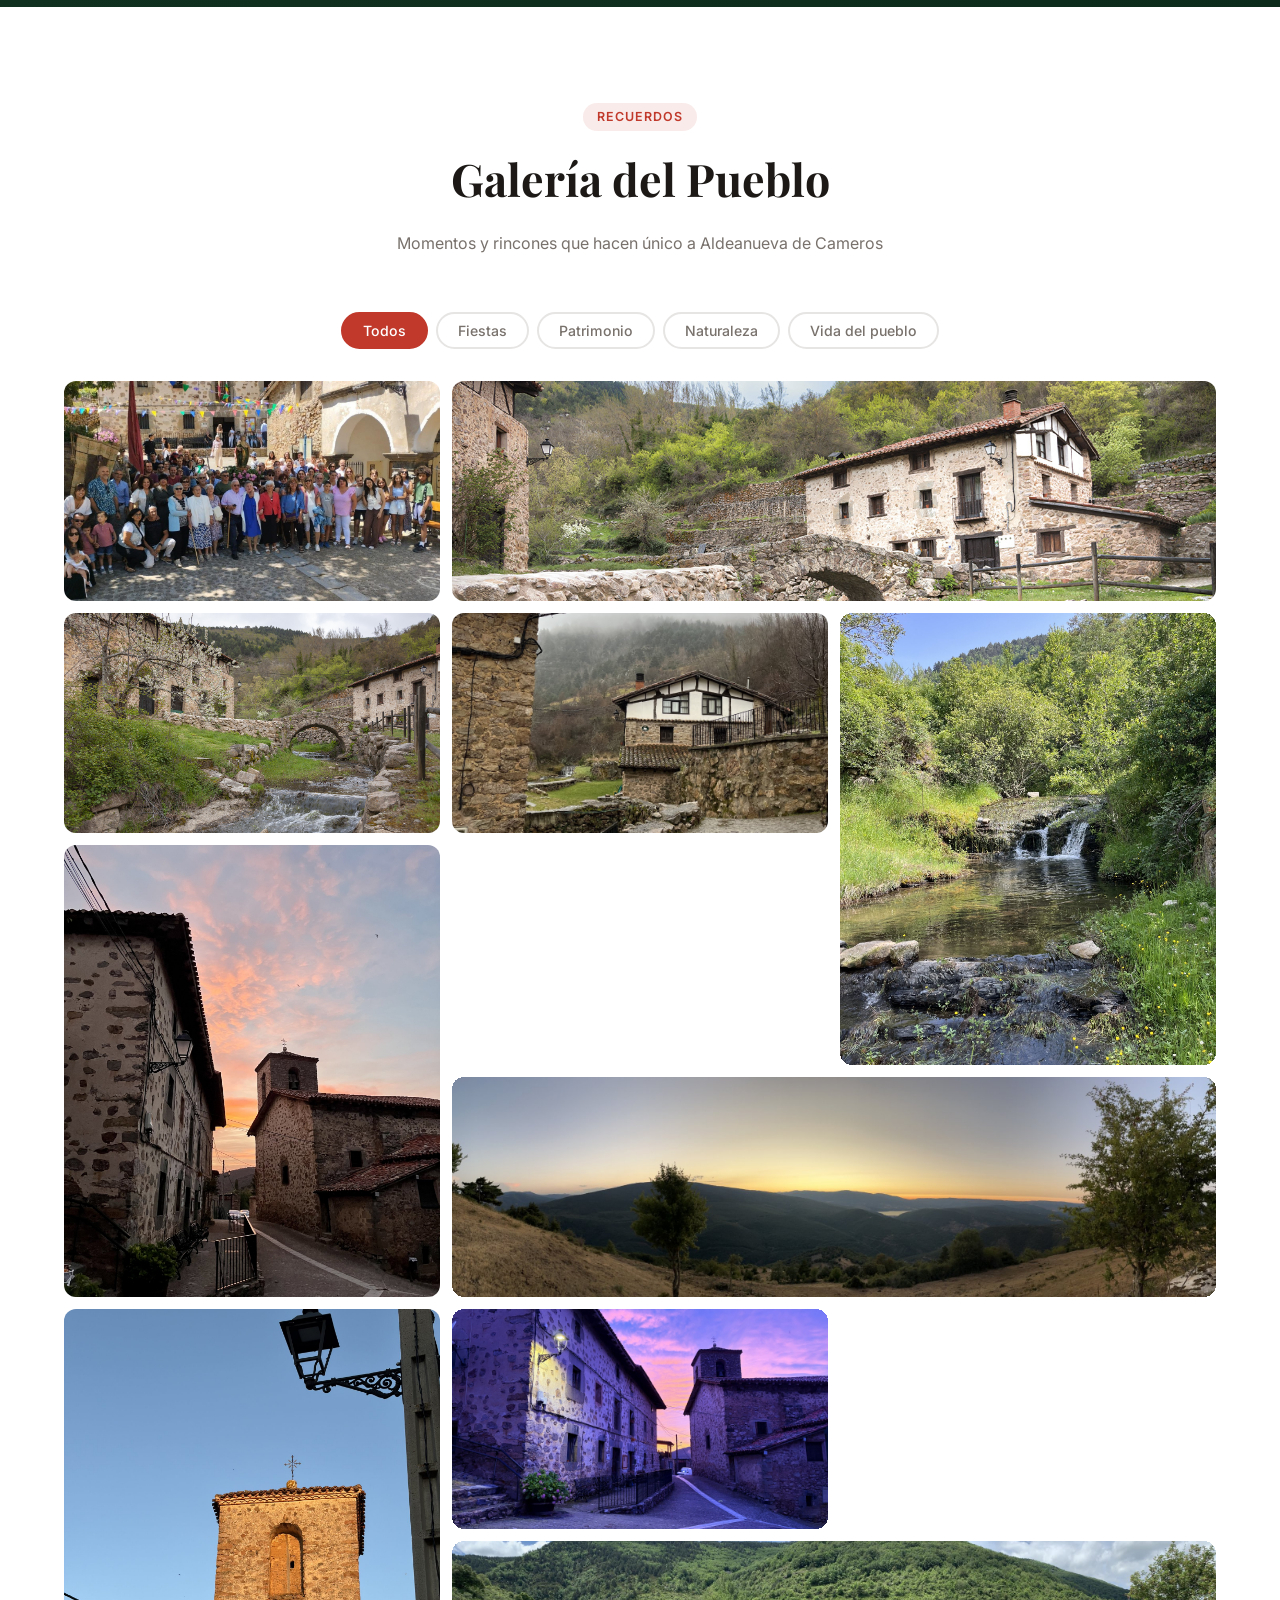
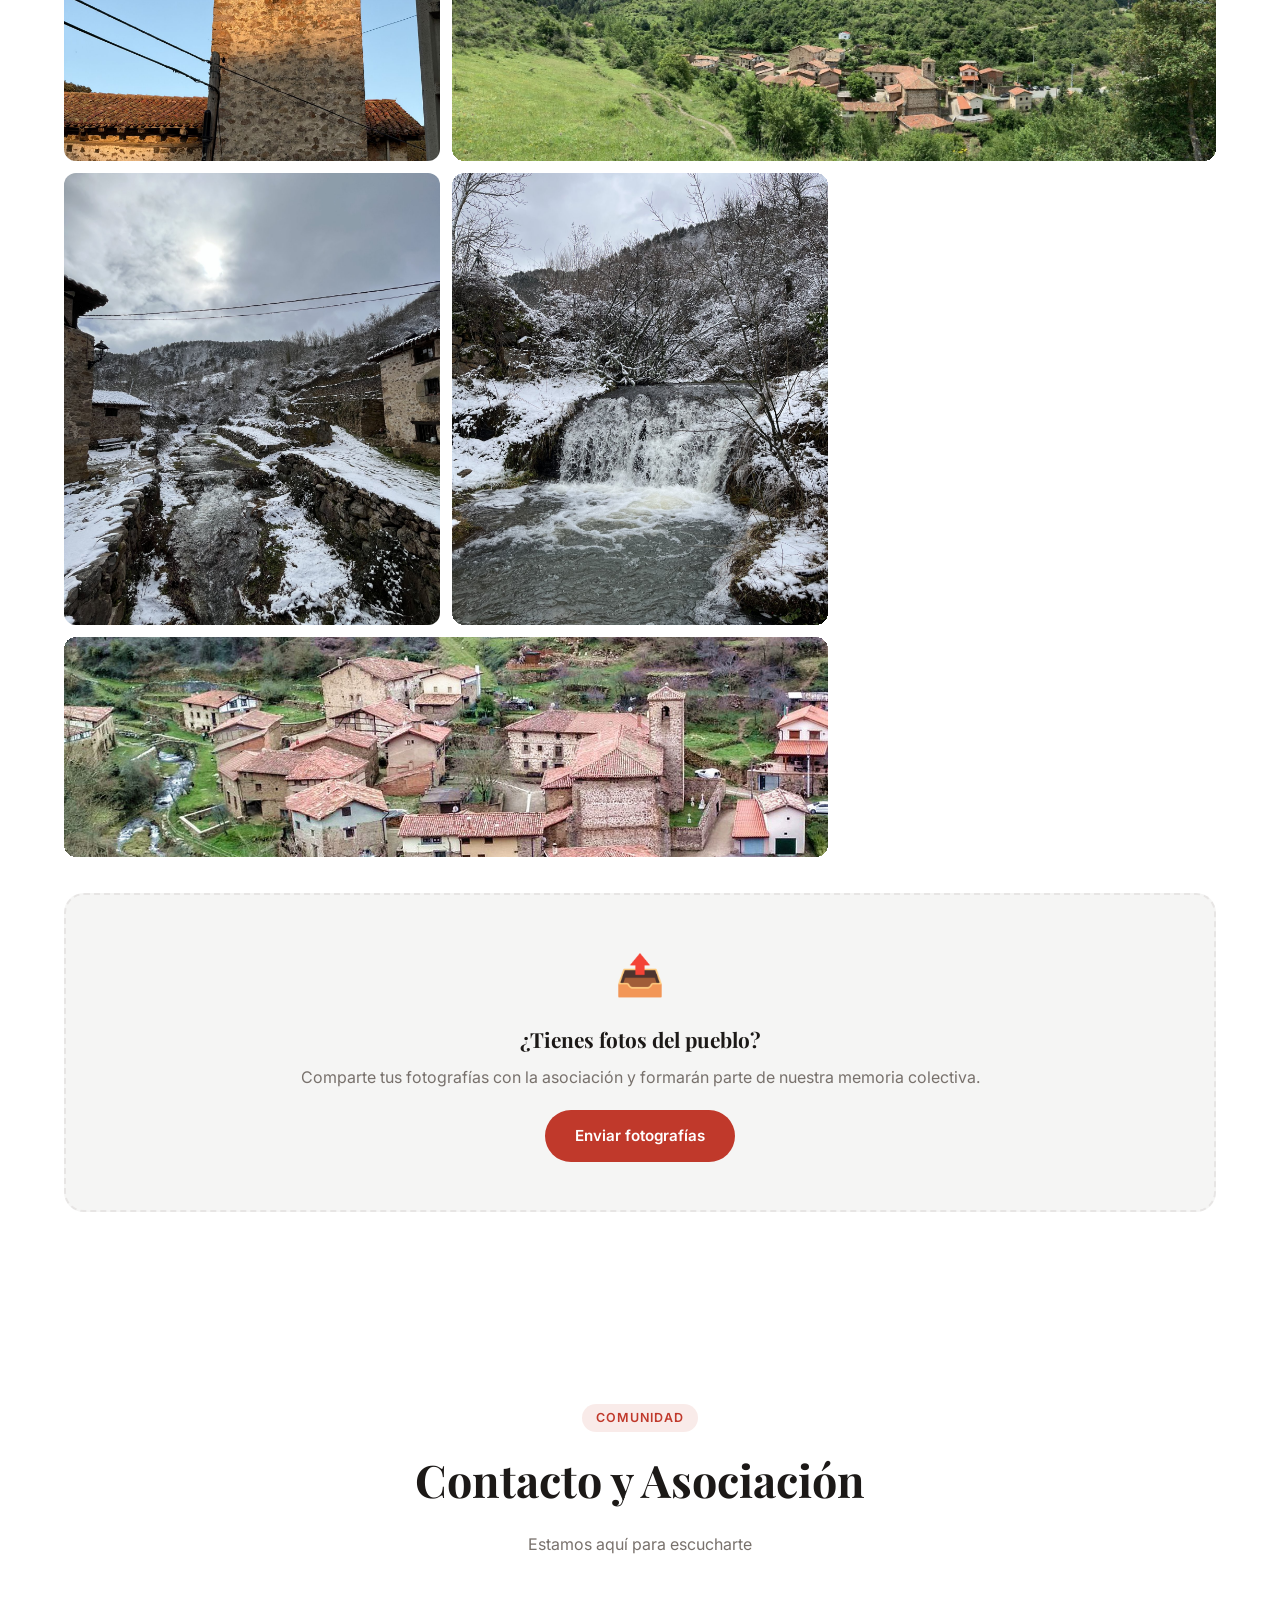
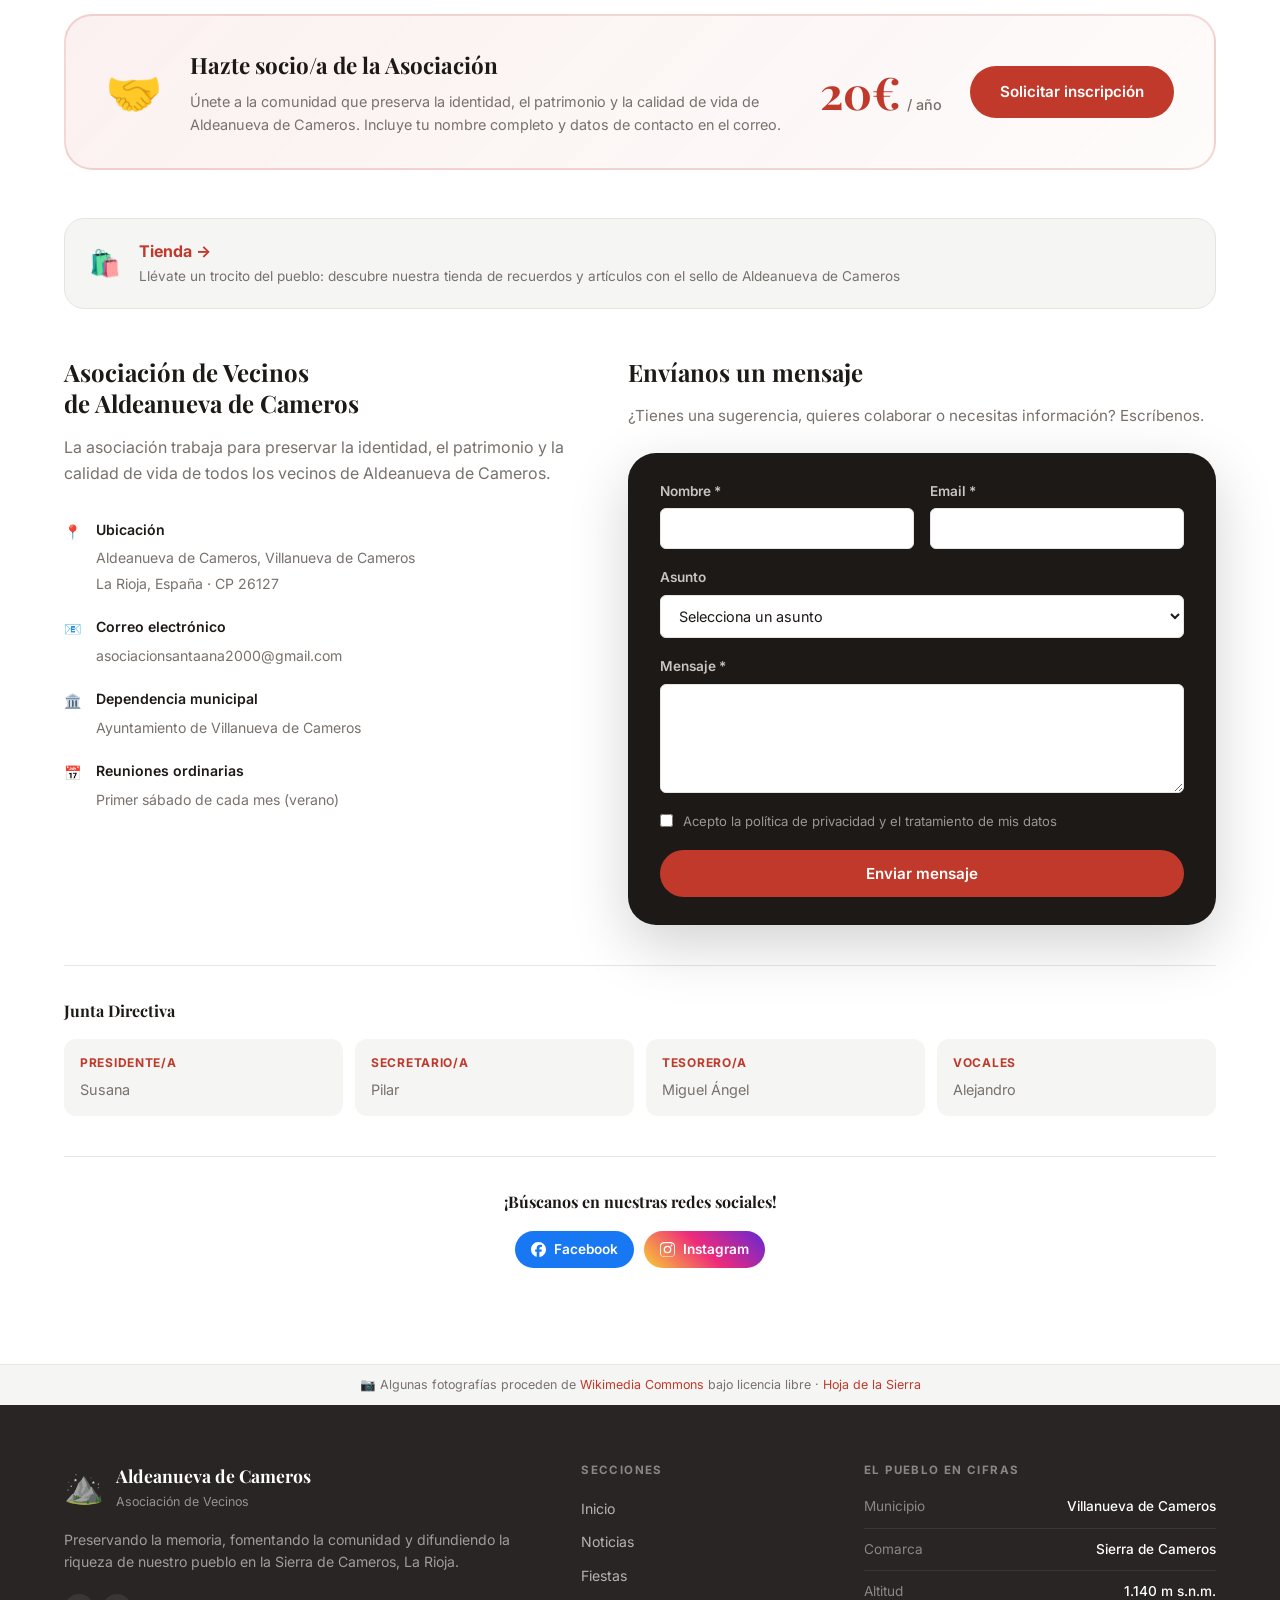
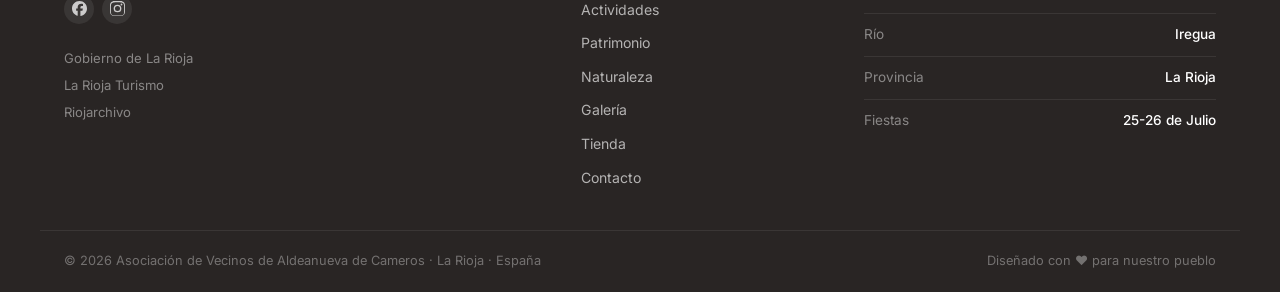
==== commit 90515324: "last changes (I hope)" ====
--- a/index.html
+++ b/index.html
@@ -120,6 +120,10 @@
           </div>
         </div>
       </div>
+
+      <div class="actividades-footer">
+        <a href="historico-fiestas.html" class="btn btn-primary">Ver histórico de fiestas</a>
+      </div>
     </div>
   </section>
 
@@ -507,16 +511,13 @@
       </div>
 
       <!-- O llévate un trocito del pueblo — enlace a la tienda -->
-      <div class="cuota-full">
-        <div class="cuota-full-inner">
-          <div class="cuota-full-icon">🛍️</div>
-          <div class="cuota-full-text">
-            <h3>O llévate un trocito del pueblo</h3>
-            <p>Descubre nuestra tienda de recuerdos y artículos con el sello de Aldeanueva de Cameros.</p>
-          </div>
-          <a href="merchandising.html" class="btn btn-primary">Ver tienda</a>
-        </div>
-      </div>
+      <a href="merchandising.html" class="tienda-teaser">
+        <span class="tienda-teaser-icon">🛍️</span>
+        <span class="tienda-teaser-text">
+          <strong>Tienda →</strong>
+          <span>Llévate un trocito del pueblo: descubre nuestra tienda de recuerdos y artículos con el sello de Aldeanueva de Cameros</span>
+        </span>
+      </a>
 
       <div class="contacto-grid">
         <div class="contacto-info">
--- a/assets/css/style.css
+++ b/assets/css/style.css
@@ -654,6 +654,26 @@
   .cuota-full { padding: 24px; }
   .cuota-full-inner { flex-direction: column; align-items: flex-start; gap: 16px; }
   .cuota-full-inner .btn { width: 100%; justify-content: center; }
+}
+
+/* Teaser tienda — banner compacto */
+.tienda-teaser {
+  display: flex; align-items: center; gap: 18px;
+  padding: 20px 24px; margin-bottom: 48px;
+  border-radius: var(--radius-lg);
+  background: var(--stone-light);
+  border: 1px solid var(--border);
+  text-decoration: none;
+  transition: border-color var(--transition), background var(--transition), transform var(--transition);
+}
+.tienda-teaser:hover { border-color: var(--red); background: var(--white); transform: translateX(2px); }
+.tienda-teaser-icon { font-size: 1.6rem; flex-shrink: 0; }
+.tienda-teaser-text { flex: 1; display: flex; flex-direction: column; gap: 2px; }
+.tienda-teaser-text strong { font-size: 1rem; color: var(--red); }
+.tienda-teaser-text span { font-size: 0.85rem; color: var(--text-muted); }
+
+@media (max-width: 640px) {
+  .tienda-teaser { padding: 16px 18px; gap: 14px; }
 }
 
 .junta-section h4 { font-family: var(--font-serif); margin-bottom: 16px; }
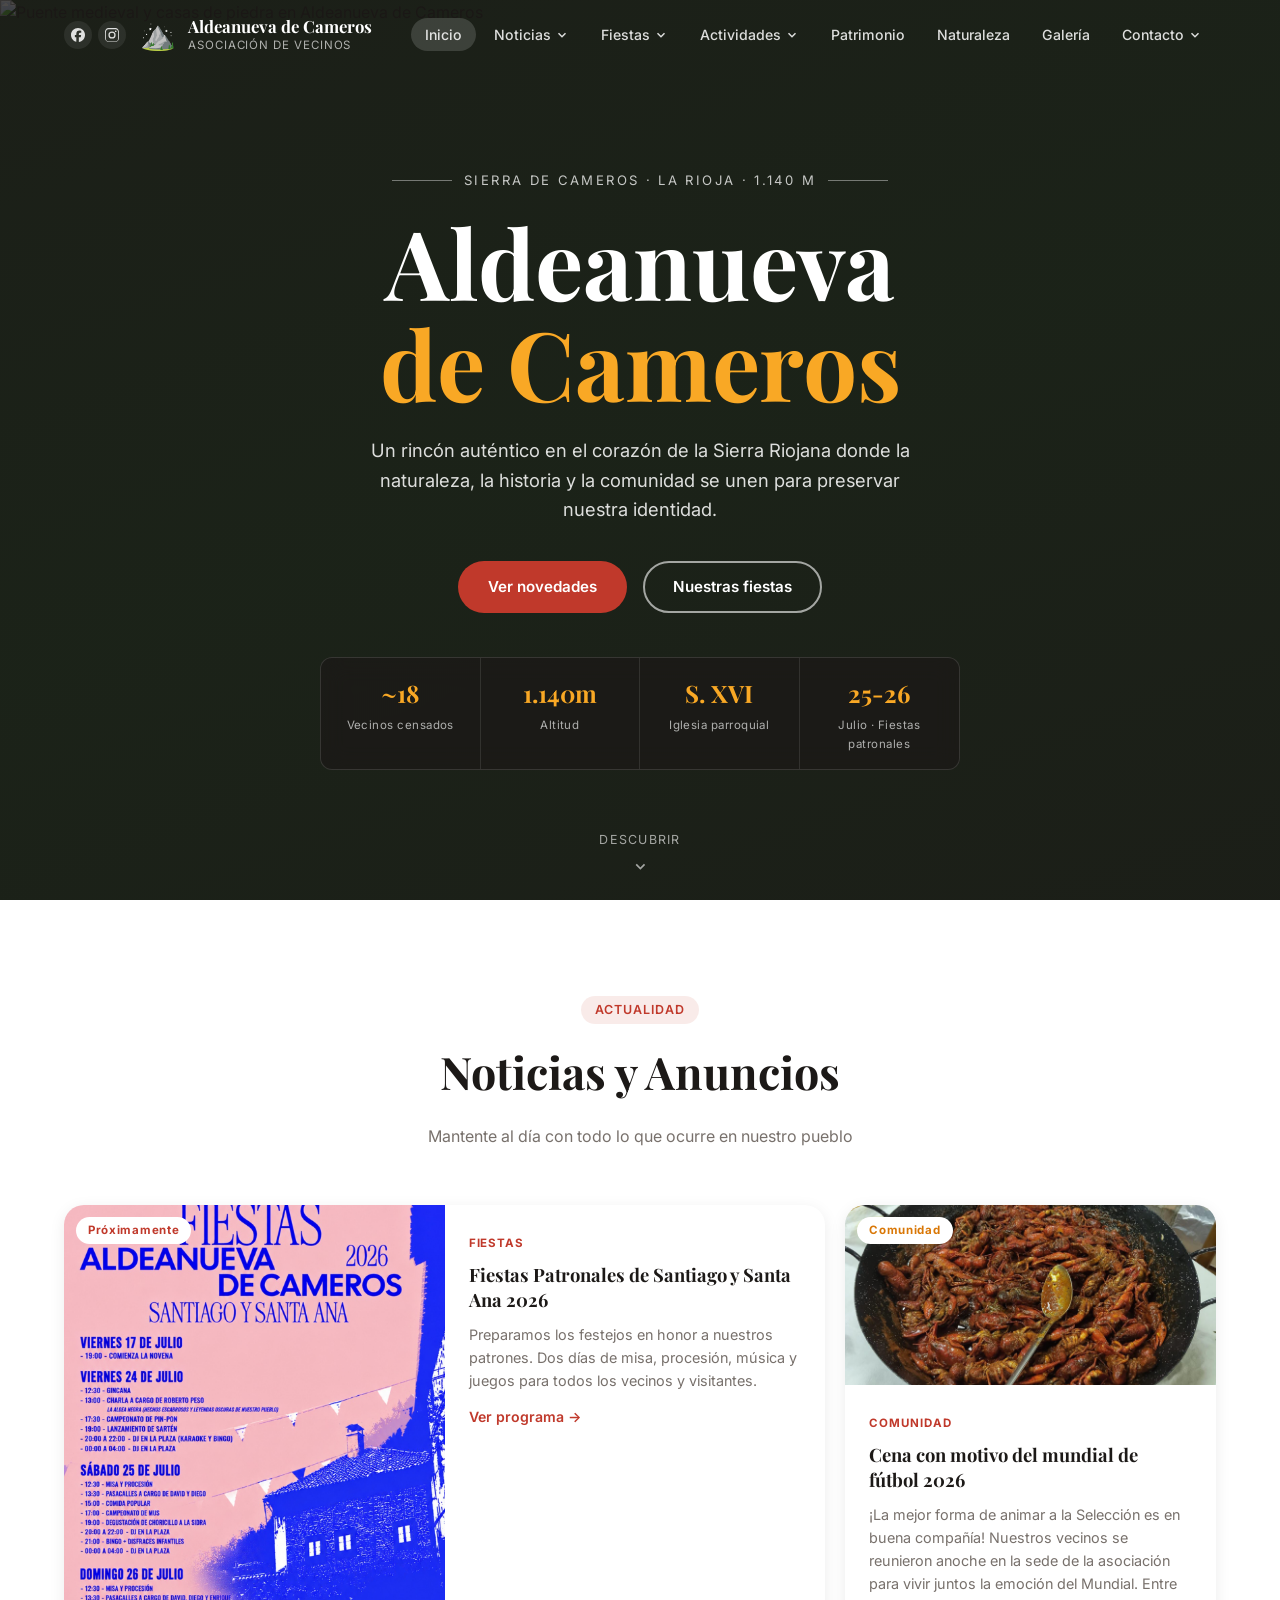
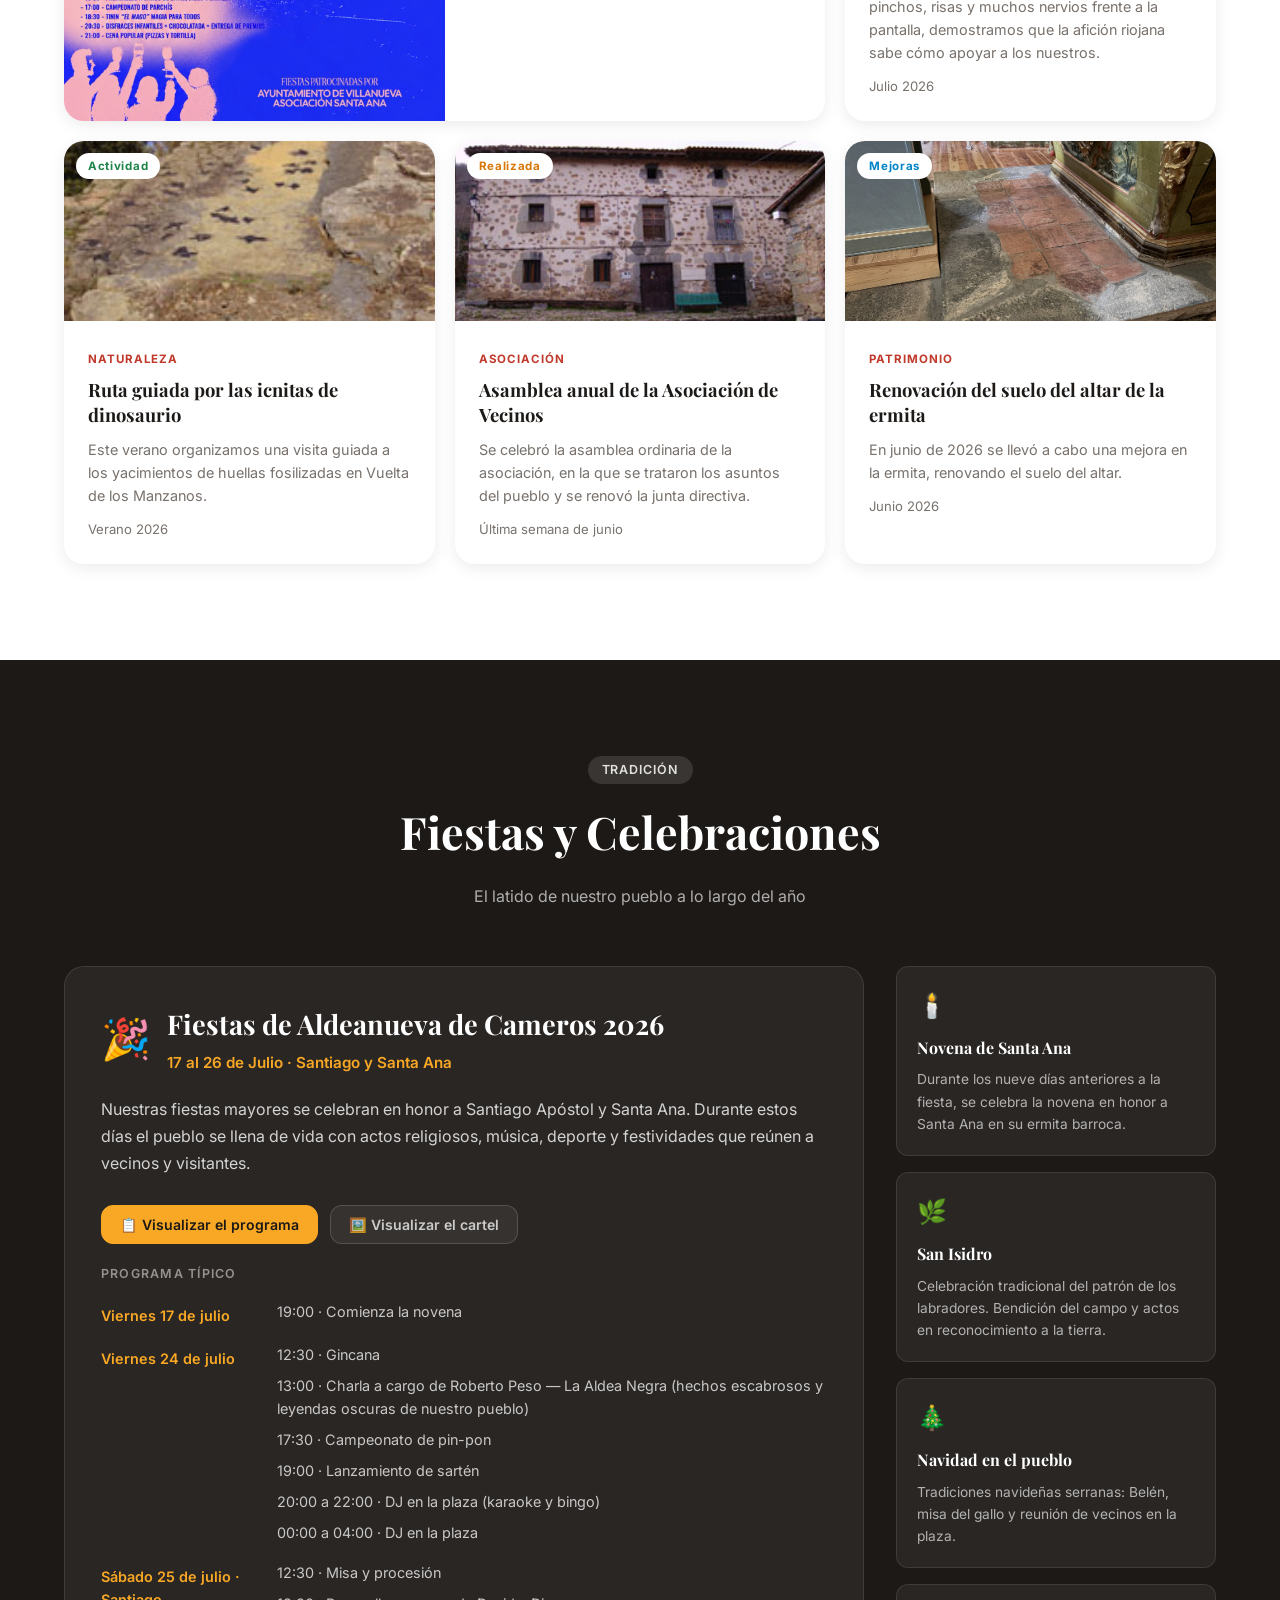
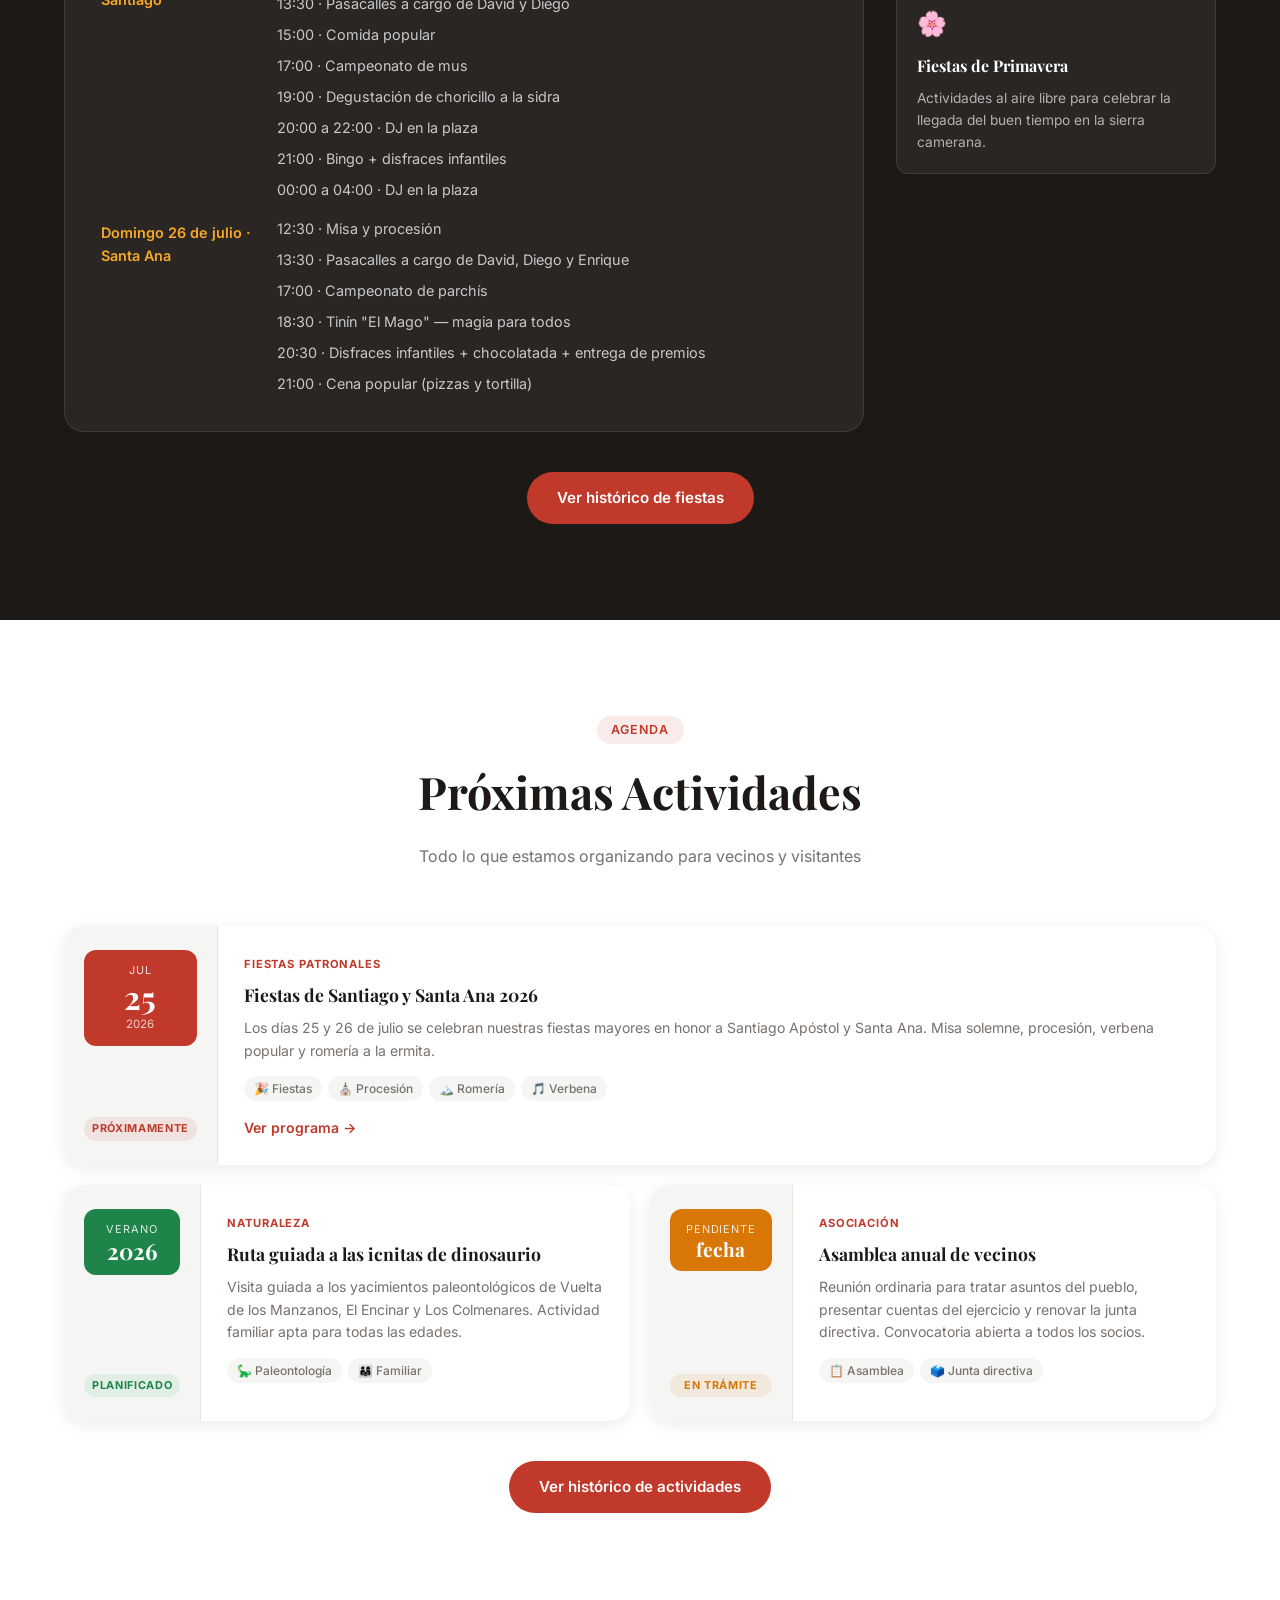
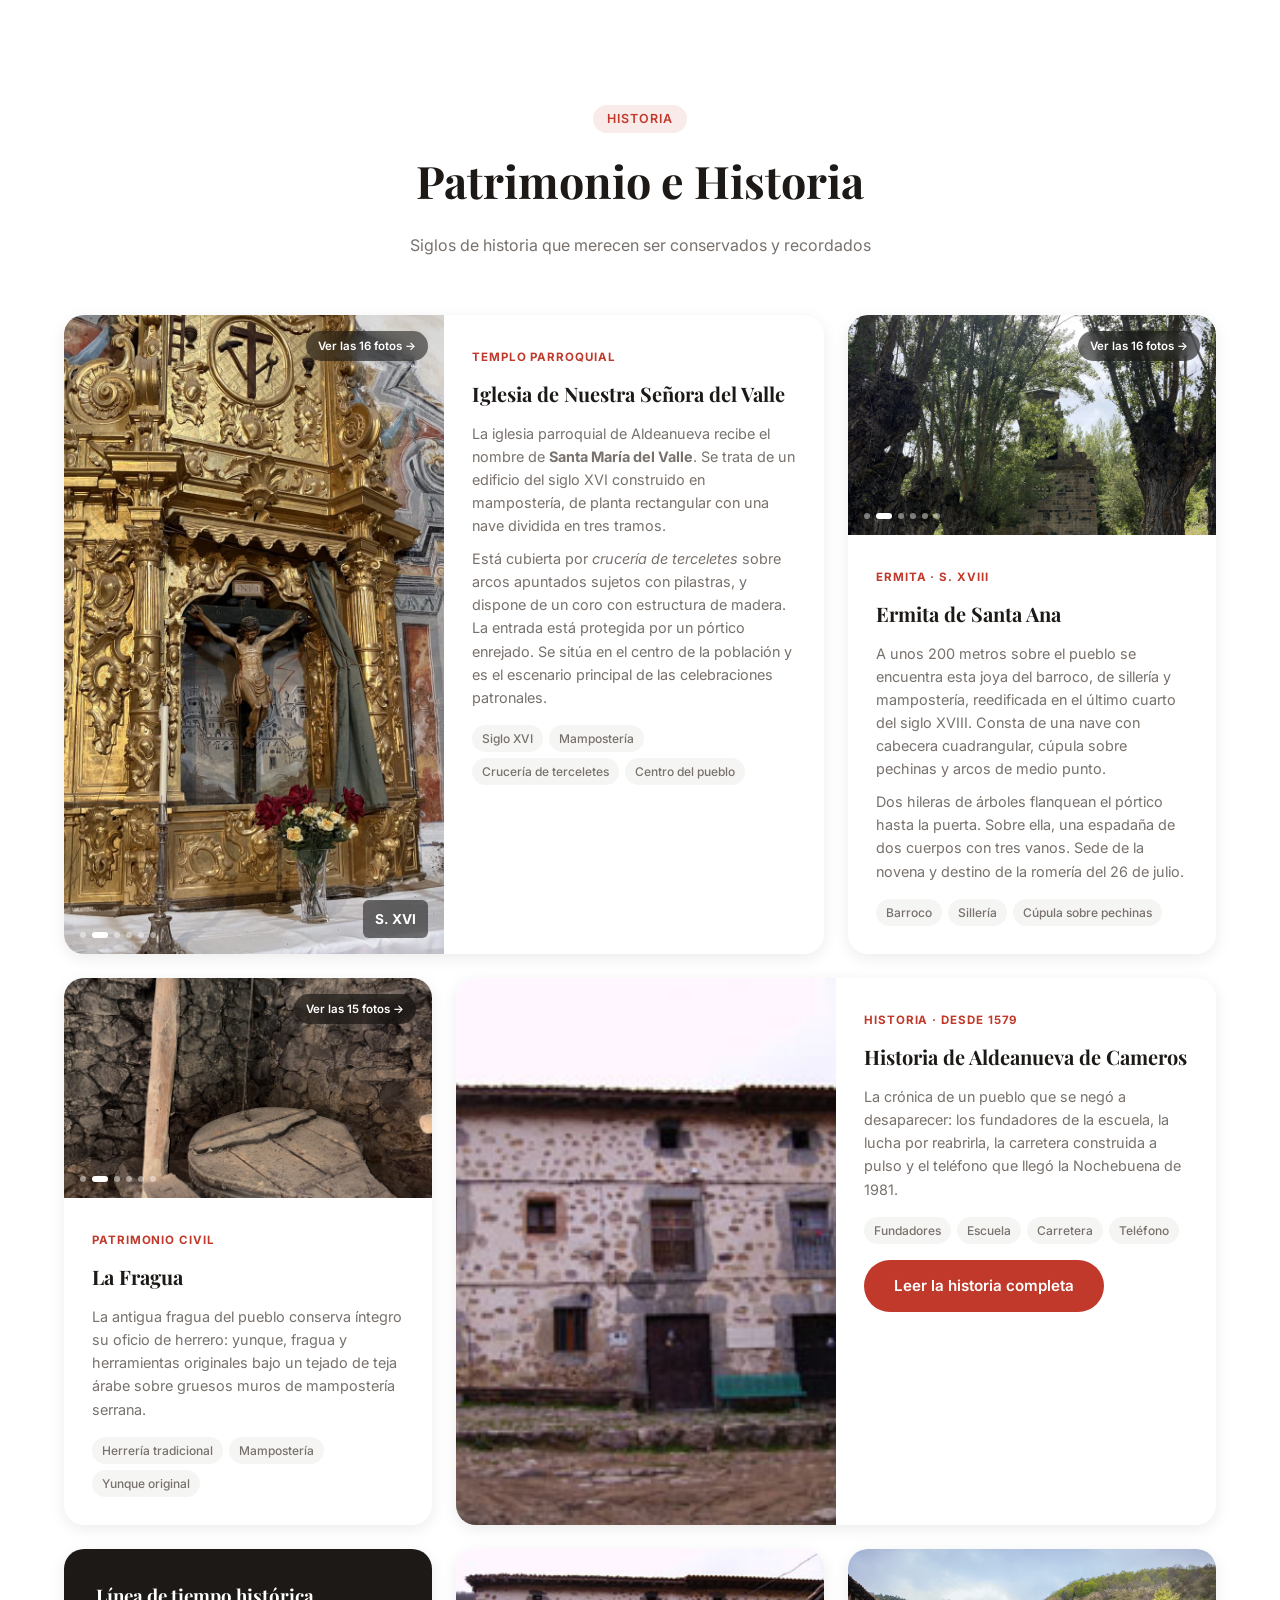
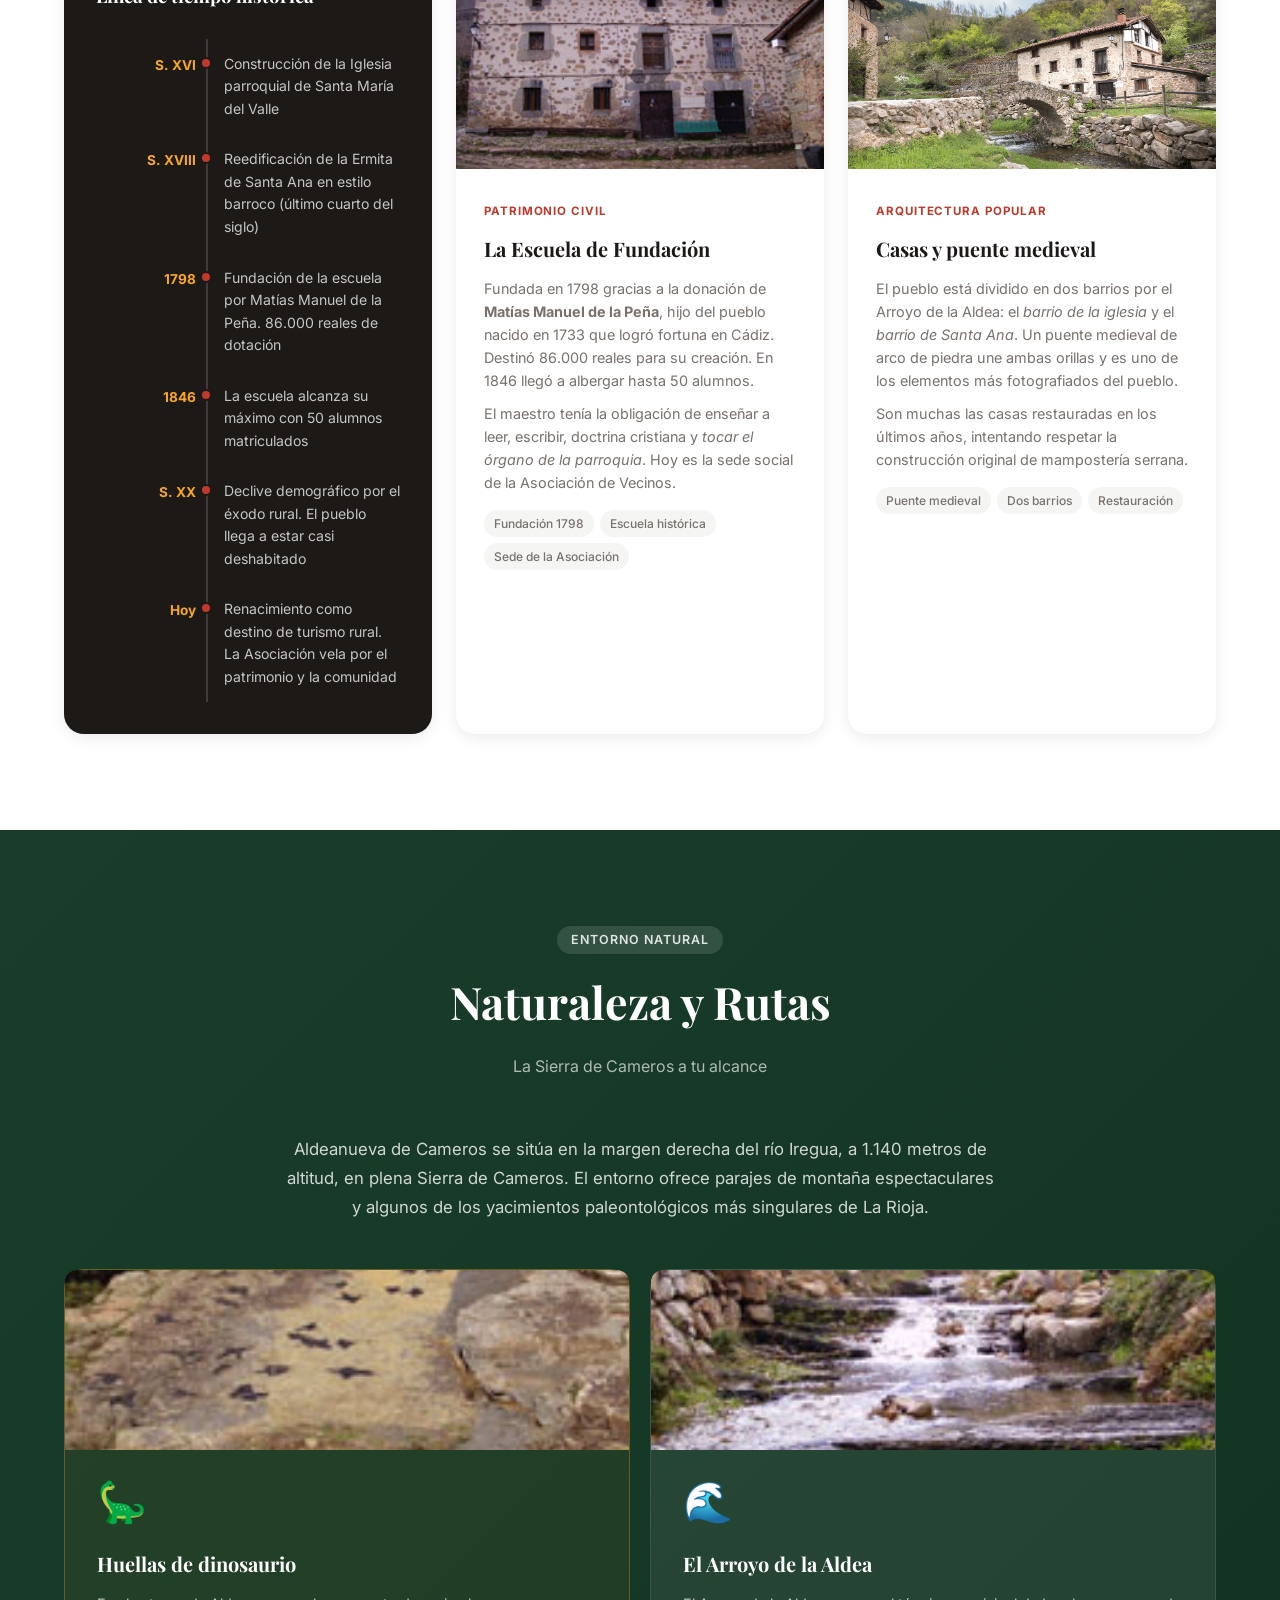
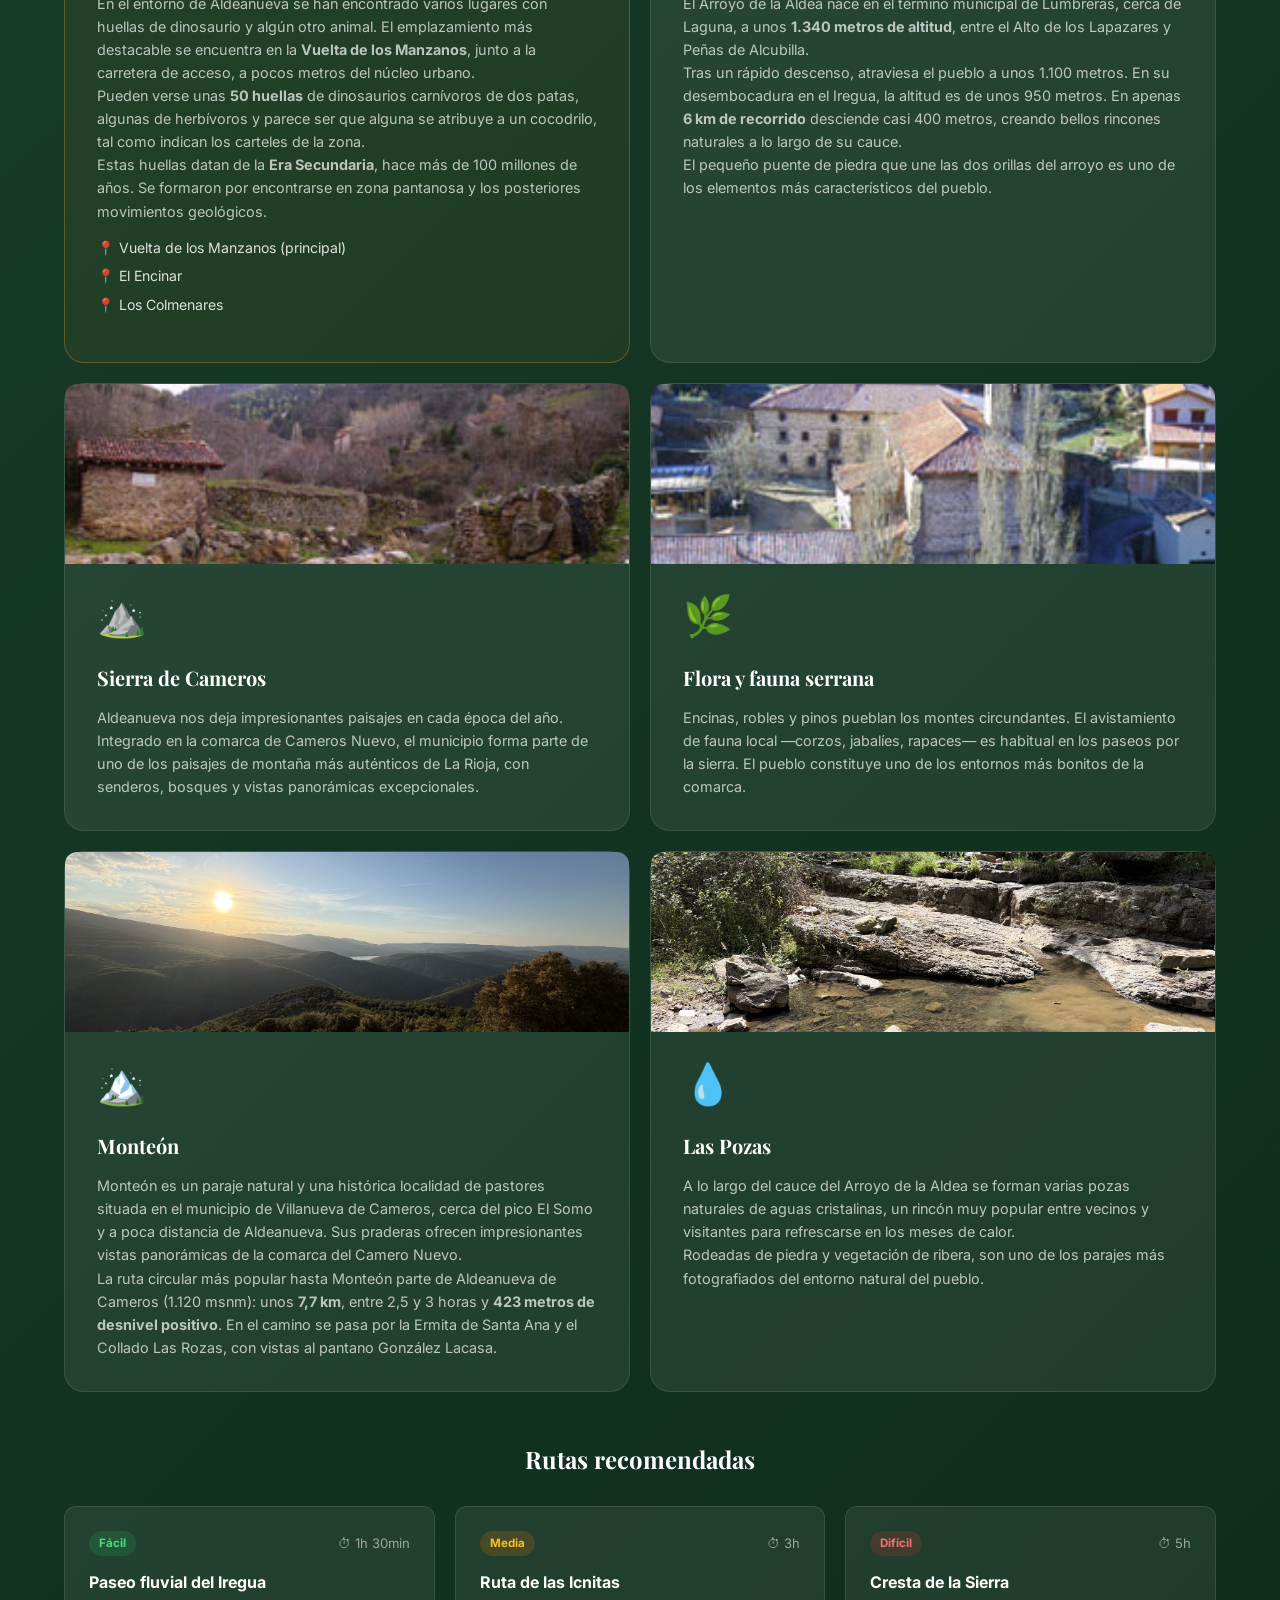
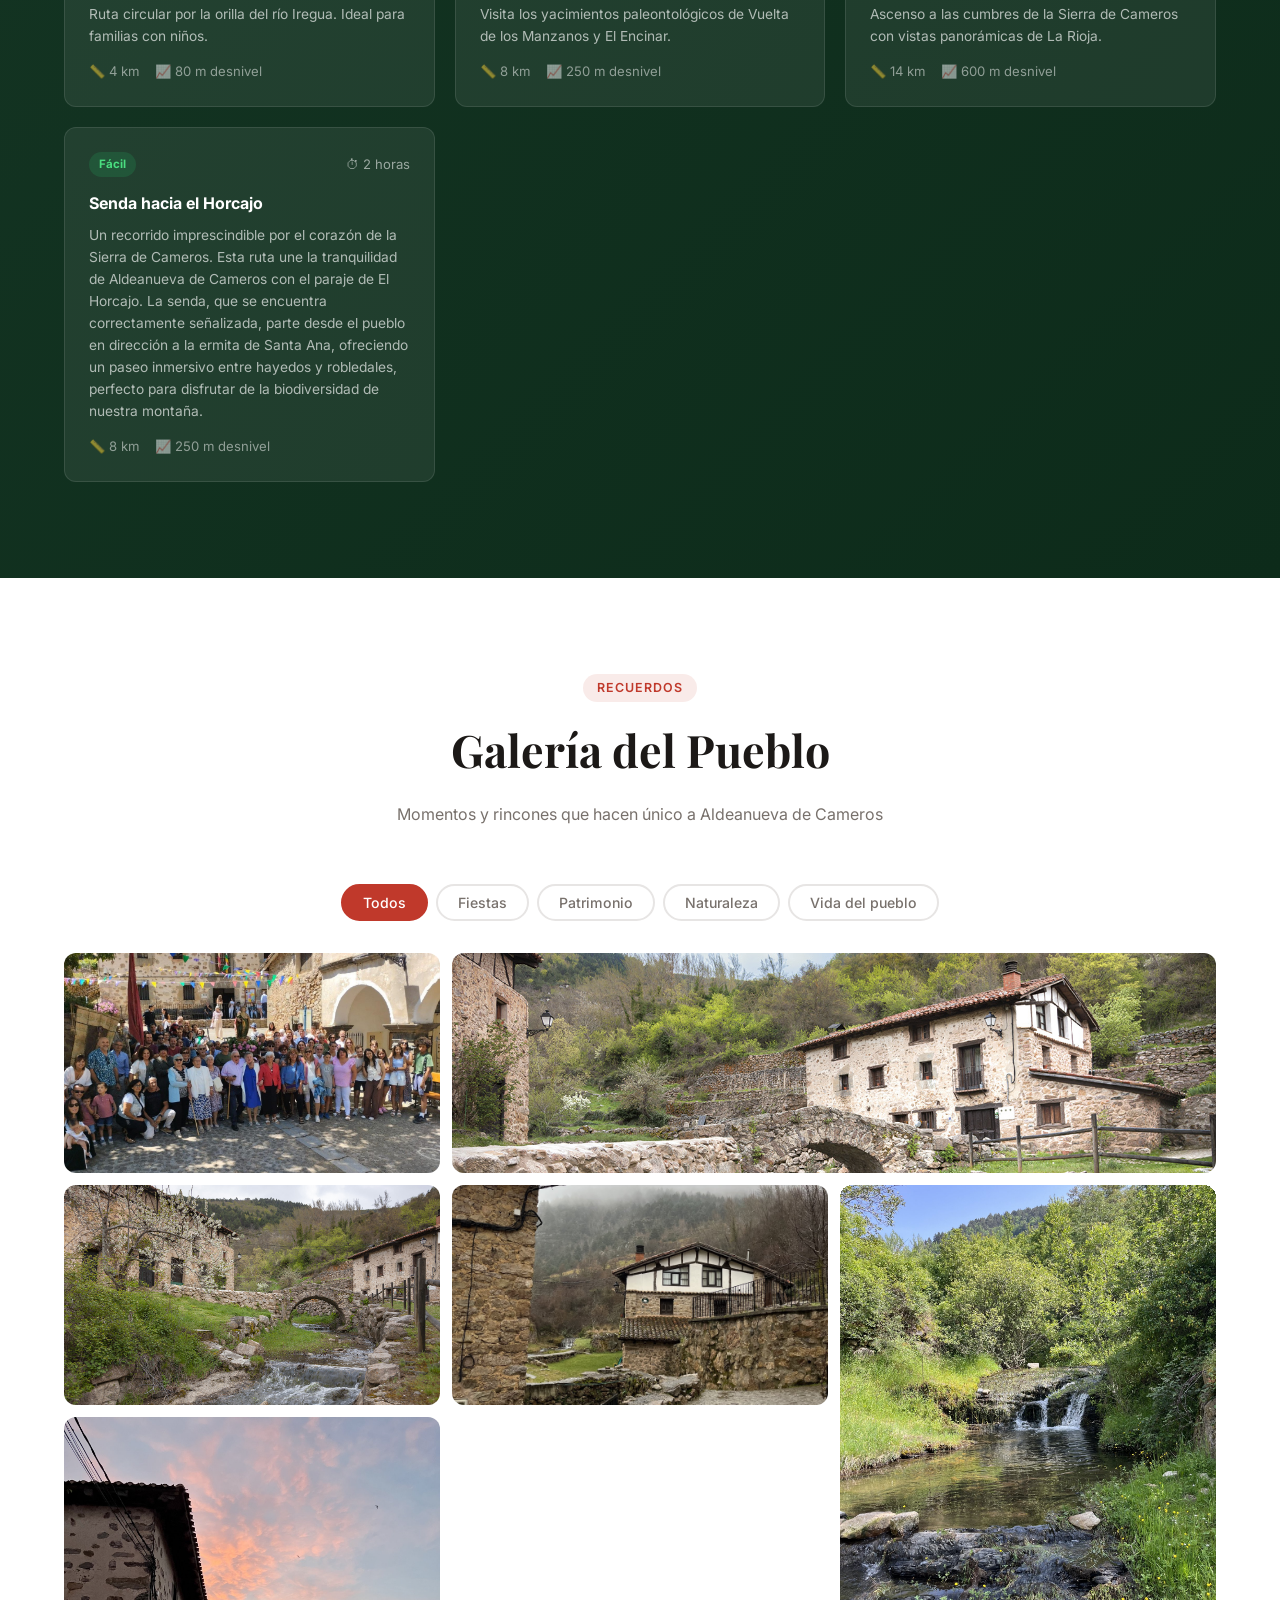
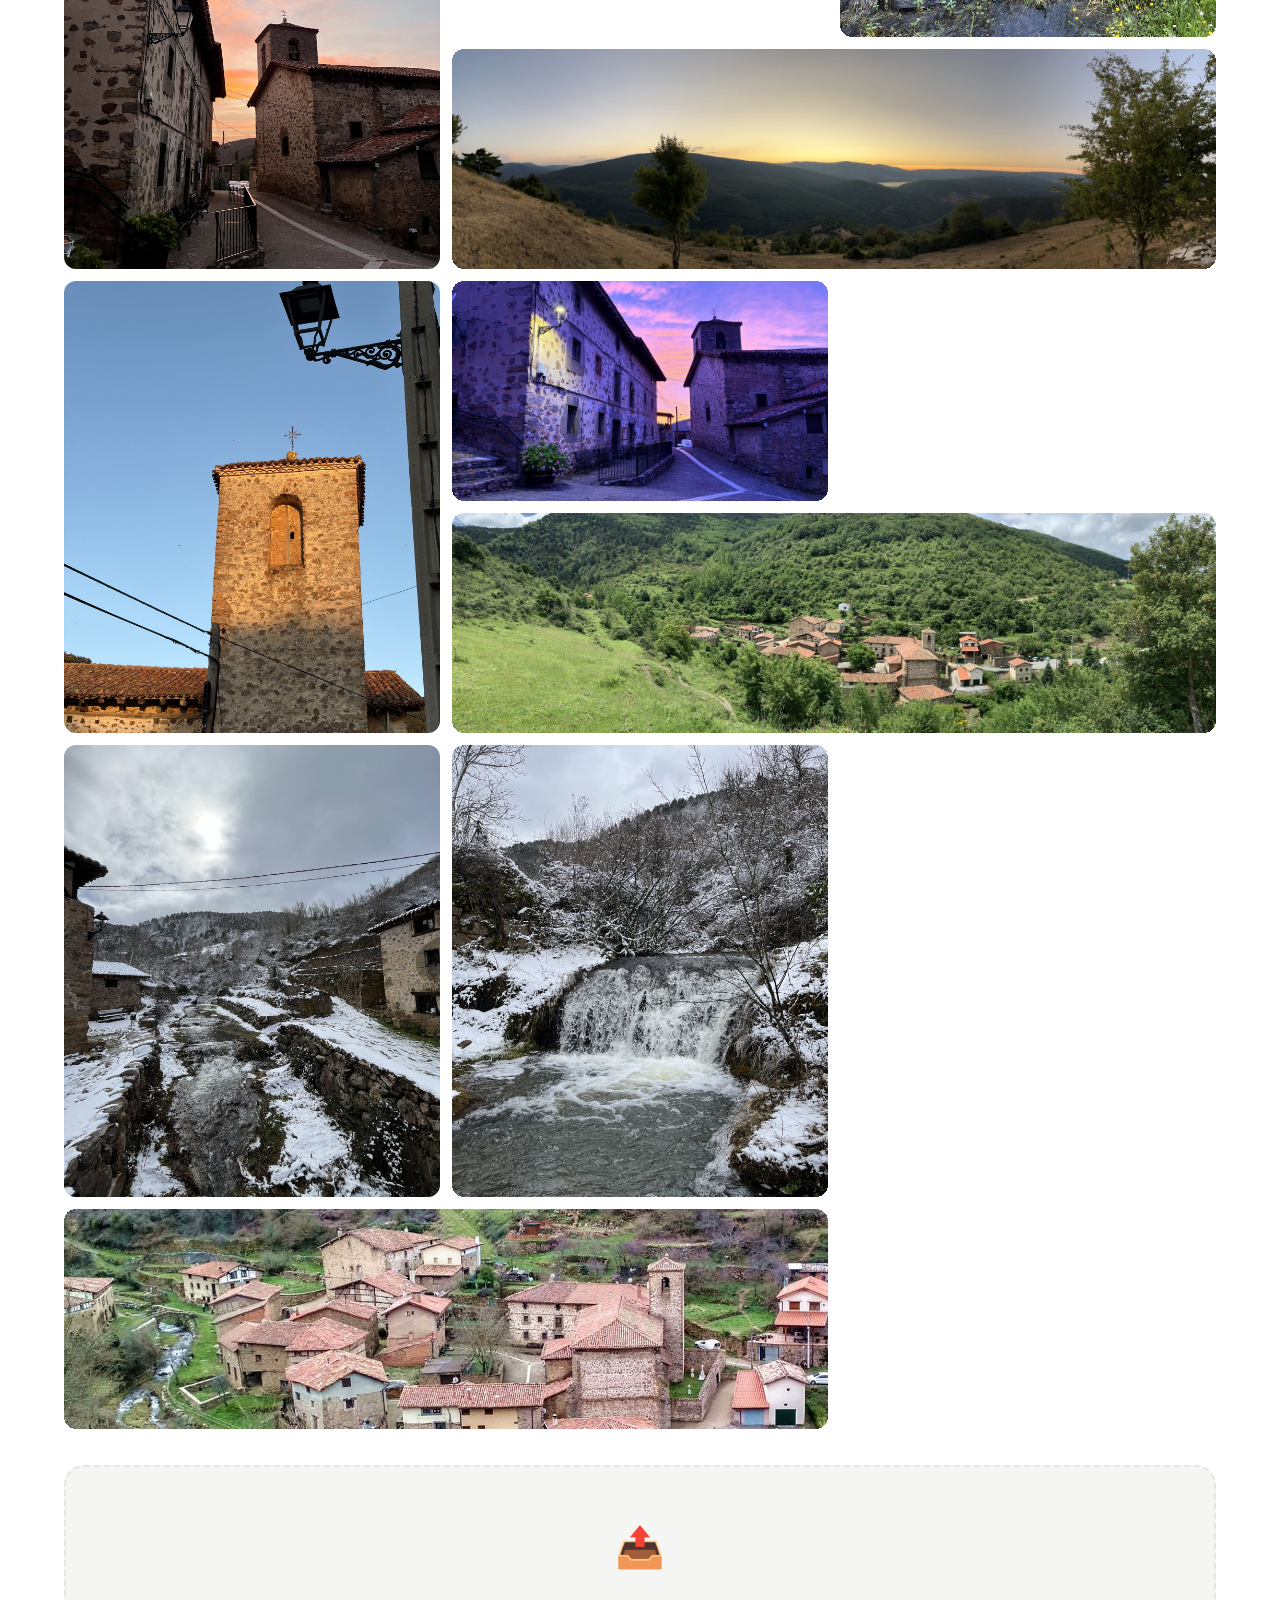
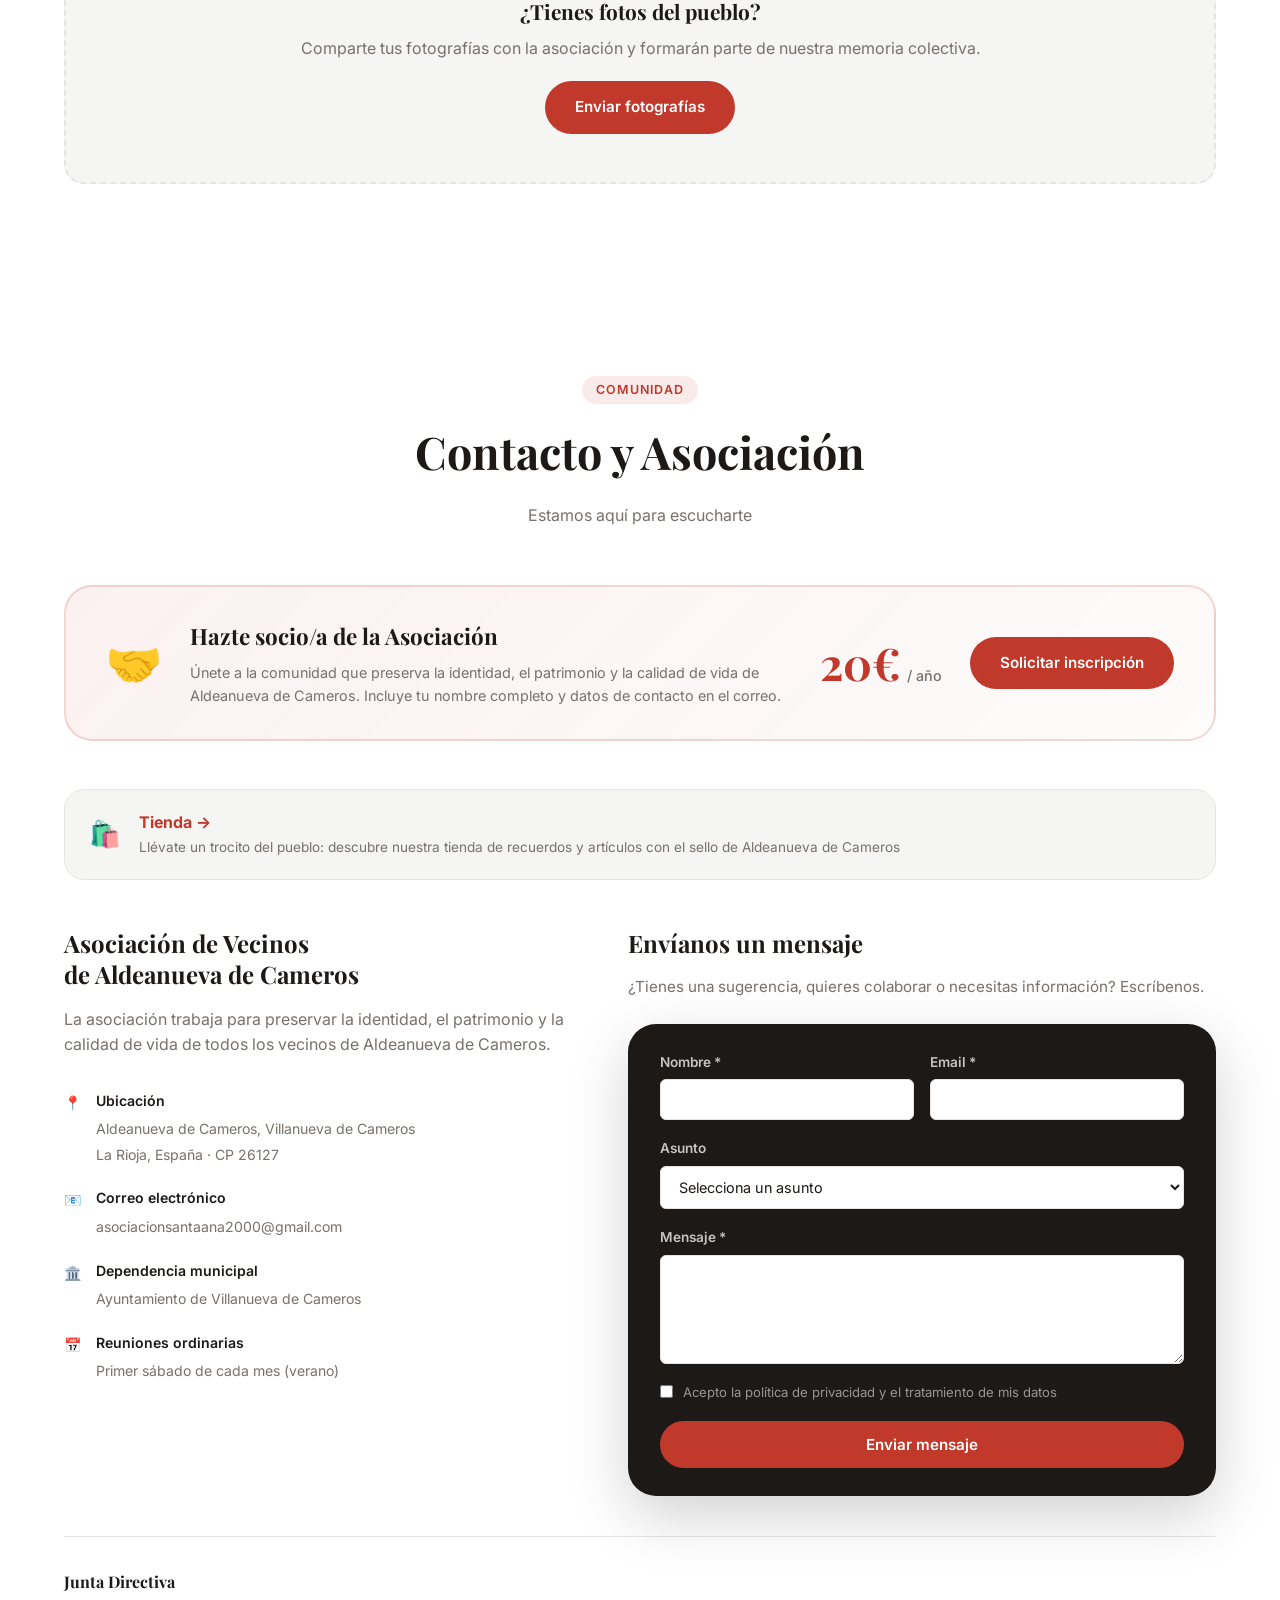
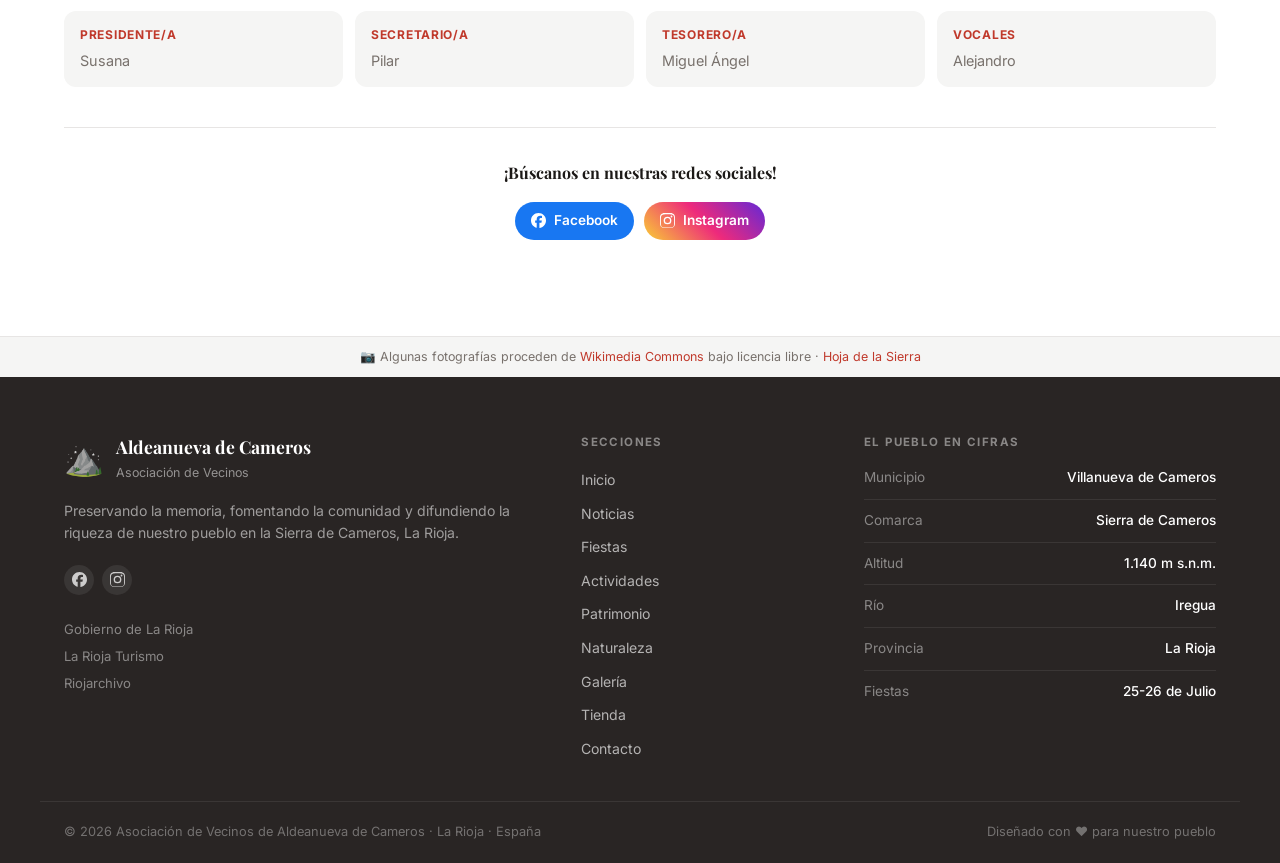
==== commit c45b1981: "Fragua añadida" ====
--- a/index.html
+++ b/index.html
@@ -278,6 +278,81 @@
         </div>
 
         <div class="patrimonio-card">
+          <div class="patrimonio-img patrimonio-carousel" data-href="fragua.html">
+            <div class="patrimonio-carousel-track">
+              <img class="patrimonio-carousel-slide active" src="assets/img/patrimonio/fragua/fragua-01.jpg" alt="La Fragua - foto 1" loading="lazy" />
+              <img class="patrimonio-carousel-slide" src="assets/img/patrimonio/fragua/fragua-04.jpg" alt="La Fragua - foto 2" loading="lazy" />
+              <img class="patrimonio-carousel-slide" src="assets/img/patrimonio/fragua/fragua-07.jpg" alt="La Fragua - foto 3" loading="lazy" />
+              <img class="patrimonio-carousel-slide" src="assets/img/patrimonio/fragua/fragua-10.jpg" alt="La Fragua - foto 4" loading="lazy" />
+              <img class="patrimonio-carousel-slide" src="assets/img/patrimonio/fragua/fragua-13.jpg" alt="La Fragua - foto 5" loading="lazy" />
+              <img class="patrimonio-carousel-slide" src="assets/img/patrimonio/fragua/fragua-15.jpg" alt="La Fragua - foto 6" loading="lazy" />
+            </div>
+            <button class="carousel-arrow carousel-prev" aria-label="Foto anterior">‹</button>
+            <button class="carousel-arrow carousel-next" aria-label="Foto siguiente">›</button>
+            <div class="carousel-dots"></div>
+            <a href="fragua.html" class="carousel-viewall">Ver las 15 fotos →</a>
+          </div>
+          <div class="patrimonio-body">
+            <span class="patrimonio-type">Patrimonio civil</span>
+            <h3>La Fragua</h3>
+            <p>La antigua fragua del pueblo conserva íntegro su oficio de herrero: yunque, fragua y herramientas originales bajo un tejado de teja árabe sobre gruesos muros de mampostería serrana.</p>
+            <div class="patrimonio-tags">
+              <span>Herrería tradicional</span>
+              <span>Mampostería</span>
+              <span>Yunque original</span>
+            </div>
+          </div>
+        </div>
+
+        <div class="patrimonio-card patrimonio-card--full">
+          <div class="patrimonio-img">
+            <img src="assets/img/villa/escuela1.jpg" alt="Historia de Aldeanueva de Cameros" loading="lazy" />
+          </div>
+          <div class="patrimonio-body">
+            <span class="patrimonio-type">Historia · Desde 1579</span>
+            <h3>Historia de Aldeanueva de Cameros</h3>
+            <p>La crónica de un pueblo que se negó a desaparecer: los fundadores de la escuela, la lucha por reabrirla, la carretera construida a pulso y el teléfono que llegó la Nochebuena de 1981.</p>
+            <div class="patrimonio-tags">
+              <span>Fundadores</span>
+              <span>Escuela</span>
+              <span>Carretera</span>
+              <span>Teléfono</span>
+            </div>
+            <a href="historia.html" class="btn btn-primary" style="margin-top: 16px;">Leer la historia completa</a>
+          </div>
+        </div>
+
+        <div class="patrimonio-card patrimonio-card--timeline">
+          <h3>Línea de tiempo histórica</h3>
+          <div class="timeline">
+            <div class="timeline-item">
+              <span class="timeline-year">S. XVI</span>
+              <div class="timeline-content">Construcción de la Iglesia parroquial de Santa María del Valle</div>
+            </div>
+            <div class="timeline-item">
+              <span class="timeline-year">S. XVIII</span>
+              <div class="timeline-content">Reedificación de la Ermita de Santa Ana en estilo barroco (último cuarto del siglo)</div>
+            </div>
+            <div class="timeline-item">
+              <span class="timeline-year">1798</span>
+              <div class="timeline-content">Fundación de la escuela por Matías Manuel de la Peña. 86.000 reales de dotación</div>
+            </div>
+            <div class="timeline-item">
+              <span class="timeline-year">1846</span>
+              <div class="timeline-content">La escuela alcanza su máximo con 50 alumnos matriculados</div>
+            </div>
+            <div class="timeline-item">
+              <span class="timeline-year">S. XX</span>
+              <div class="timeline-content">Declive demográfico por el éxodo rural. El pueblo llega a estar casi deshabitado</div>
+            </div>
+            <div class="timeline-item">
+              <span class="timeline-year">Hoy</span>
+              <div class="timeline-content">Renacimiento como destino de turismo rural. La Asociación vela por el patrimonio y la comunidad</div>
+            </div>
+          </div>
+        </div>
+
+        <div class="patrimonio-card">
           <div class="patrimonio-img">
             <img src="assets/img/villa/escuela1.jpg" alt="Edificio de la antigua escuela - sede de la Asociación" loading="lazy" />
           </div>
@@ -307,36 +382,6 @@
               <span>Puente medieval</span>
               <span>Dos barrios</span>
               <span>Restauración</span>
-            </div>
-          </div>
-        </div>
-
-        <div class="patrimonio-card patrimonio-card--timeline">
-          <h3>Línea de tiempo histórica</h3>
-          <div class="timeline">
-            <div class="timeline-item">
-              <span class="timeline-year">S. XVI</span>
-              <div class="timeline-content">Construcción de la Iglesia parroquial de Santa María del Valle</div>
-            </div>
-            <div class="timeline-item">
-              <span class="timeline-year">S. XVIII</span>
-              <div class="timeline-content">Reedificación de la Ermita de Santa Ana en estilo barroco (último cuarto del siglo)</div>
-            </div>
-            <div class="timeline-item">
-              <span class="timeline-year">1798</span>
-              <div class="timeline-content">Fundación de la escuela por Matías Manuel de la Peña. 86.000 reales de dotación</div>
-            </div>
-            <div class="timeline-item">
-              <span class="timeline-year">1846</span>
-              <div class="timeline-content">La escuela alcanza su máximo con 50 alumnos matriculados</div>
-            </div>
-            <div class="timeline-item">
-              <span class="timeline-year">S. XX</span>
-              <div class="timeline-content">Declive demográfico por el éxodo rural. El pueblo llega a estar casi deshabitado</div>
-            </div>
-            <div class="timeline-item">
-              <span class="timeline-year">Hoy</span>
-              <div class="timeline-content">Renacimiento como destino de turismo rural. La Asociación vela por el patrimonio y la comunidad</div>
             </div>
           </div>
         </div>
